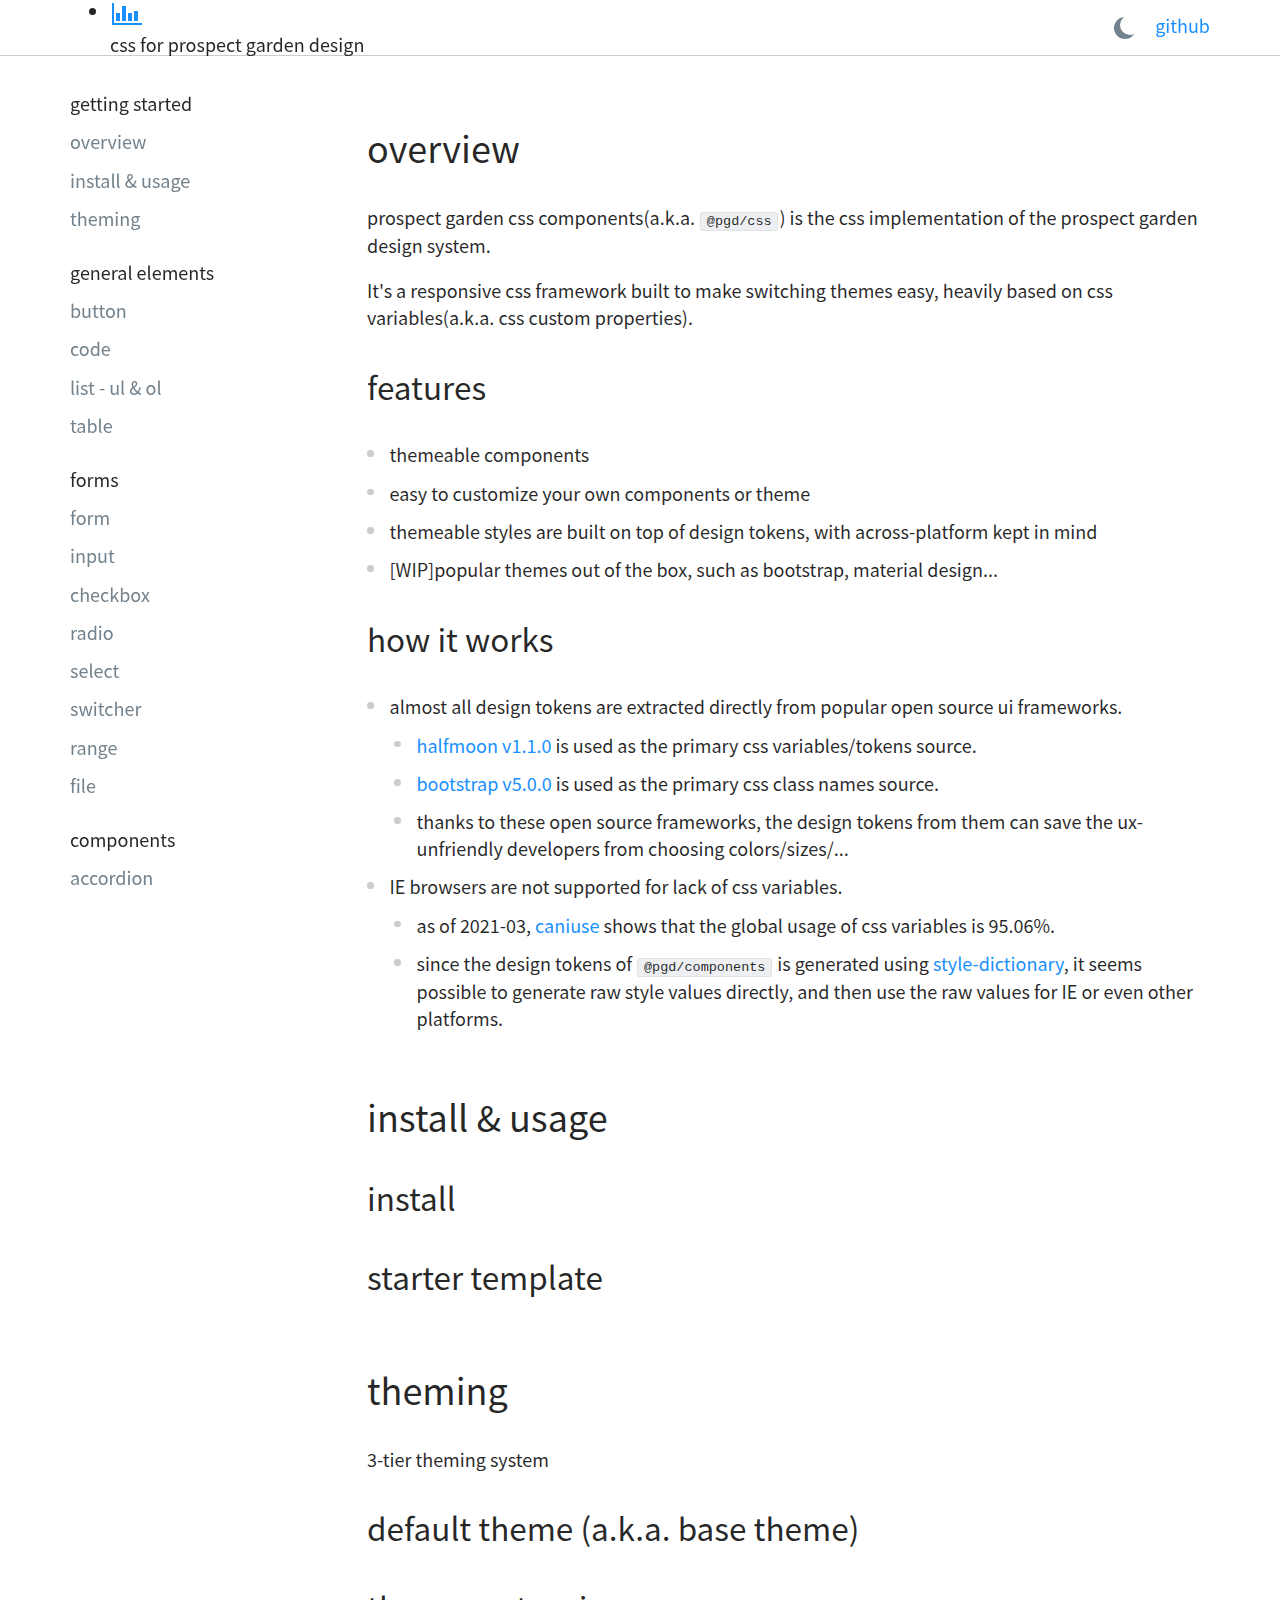
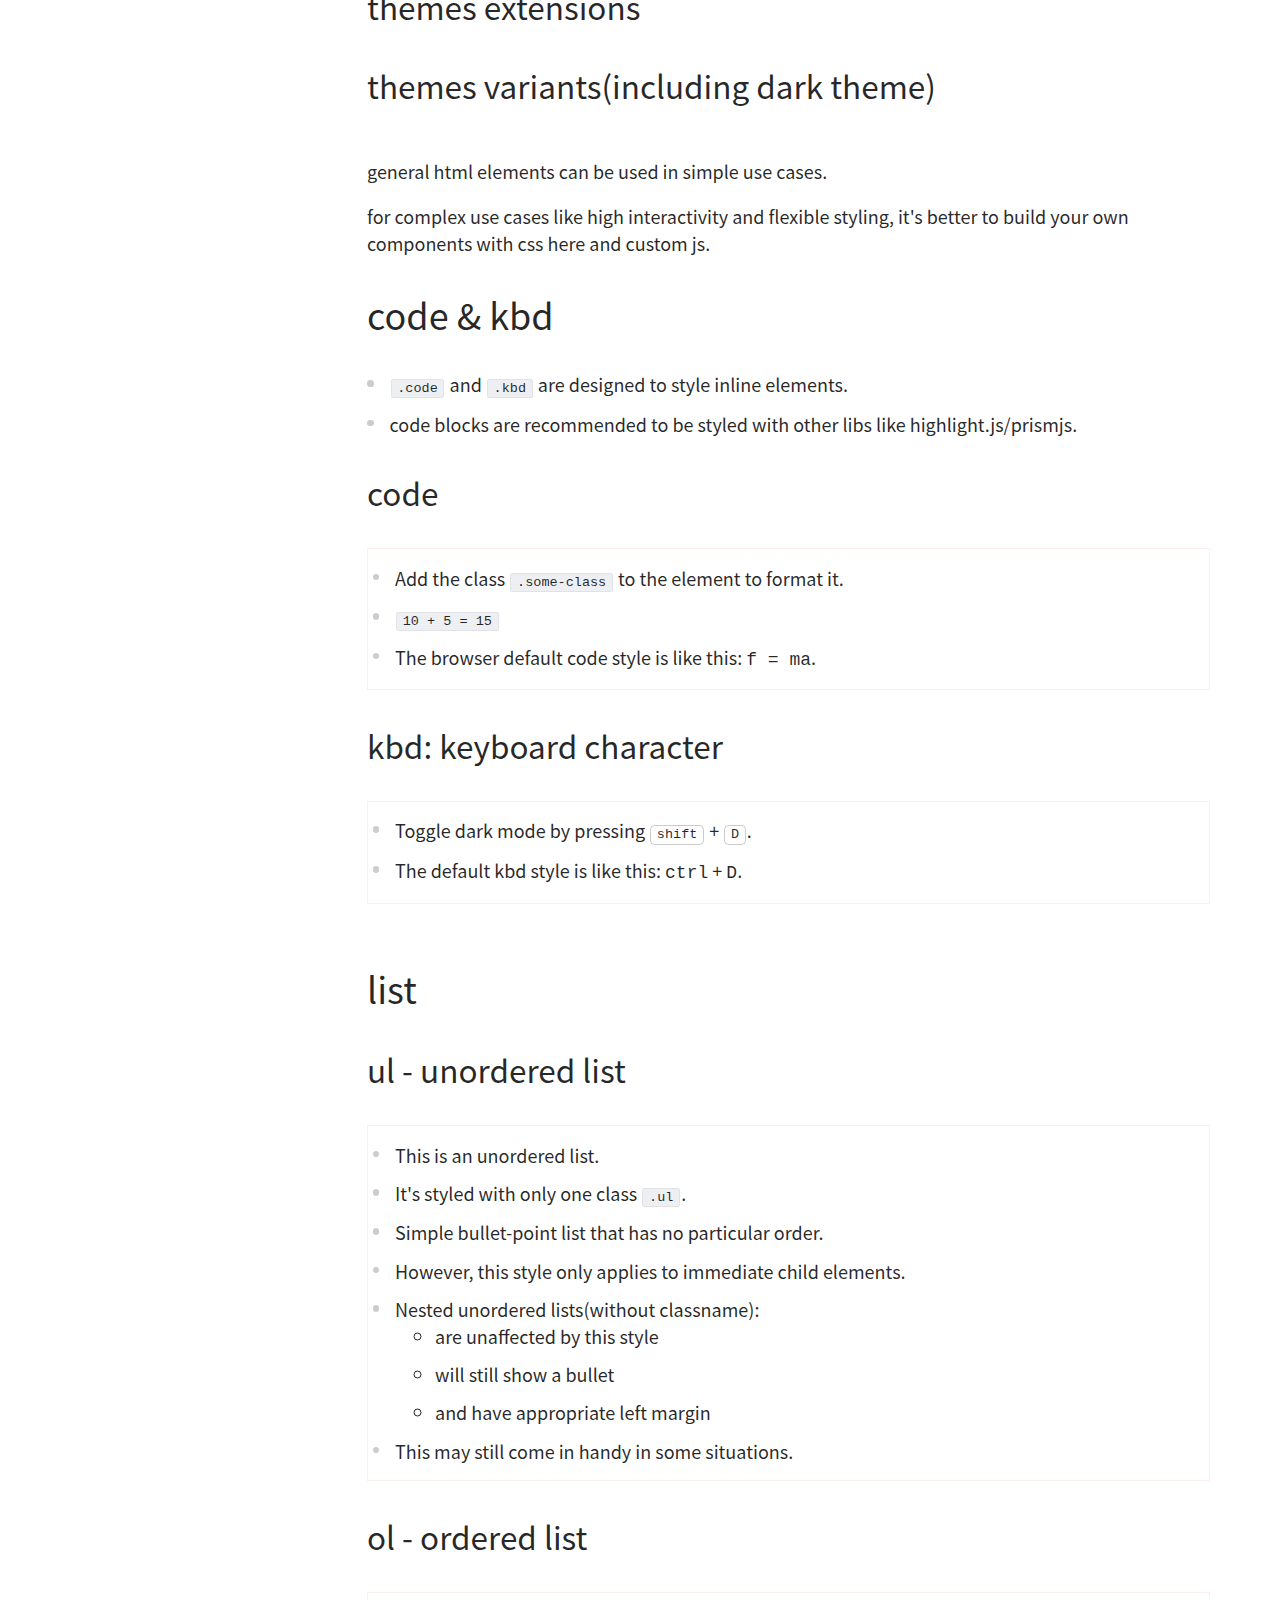
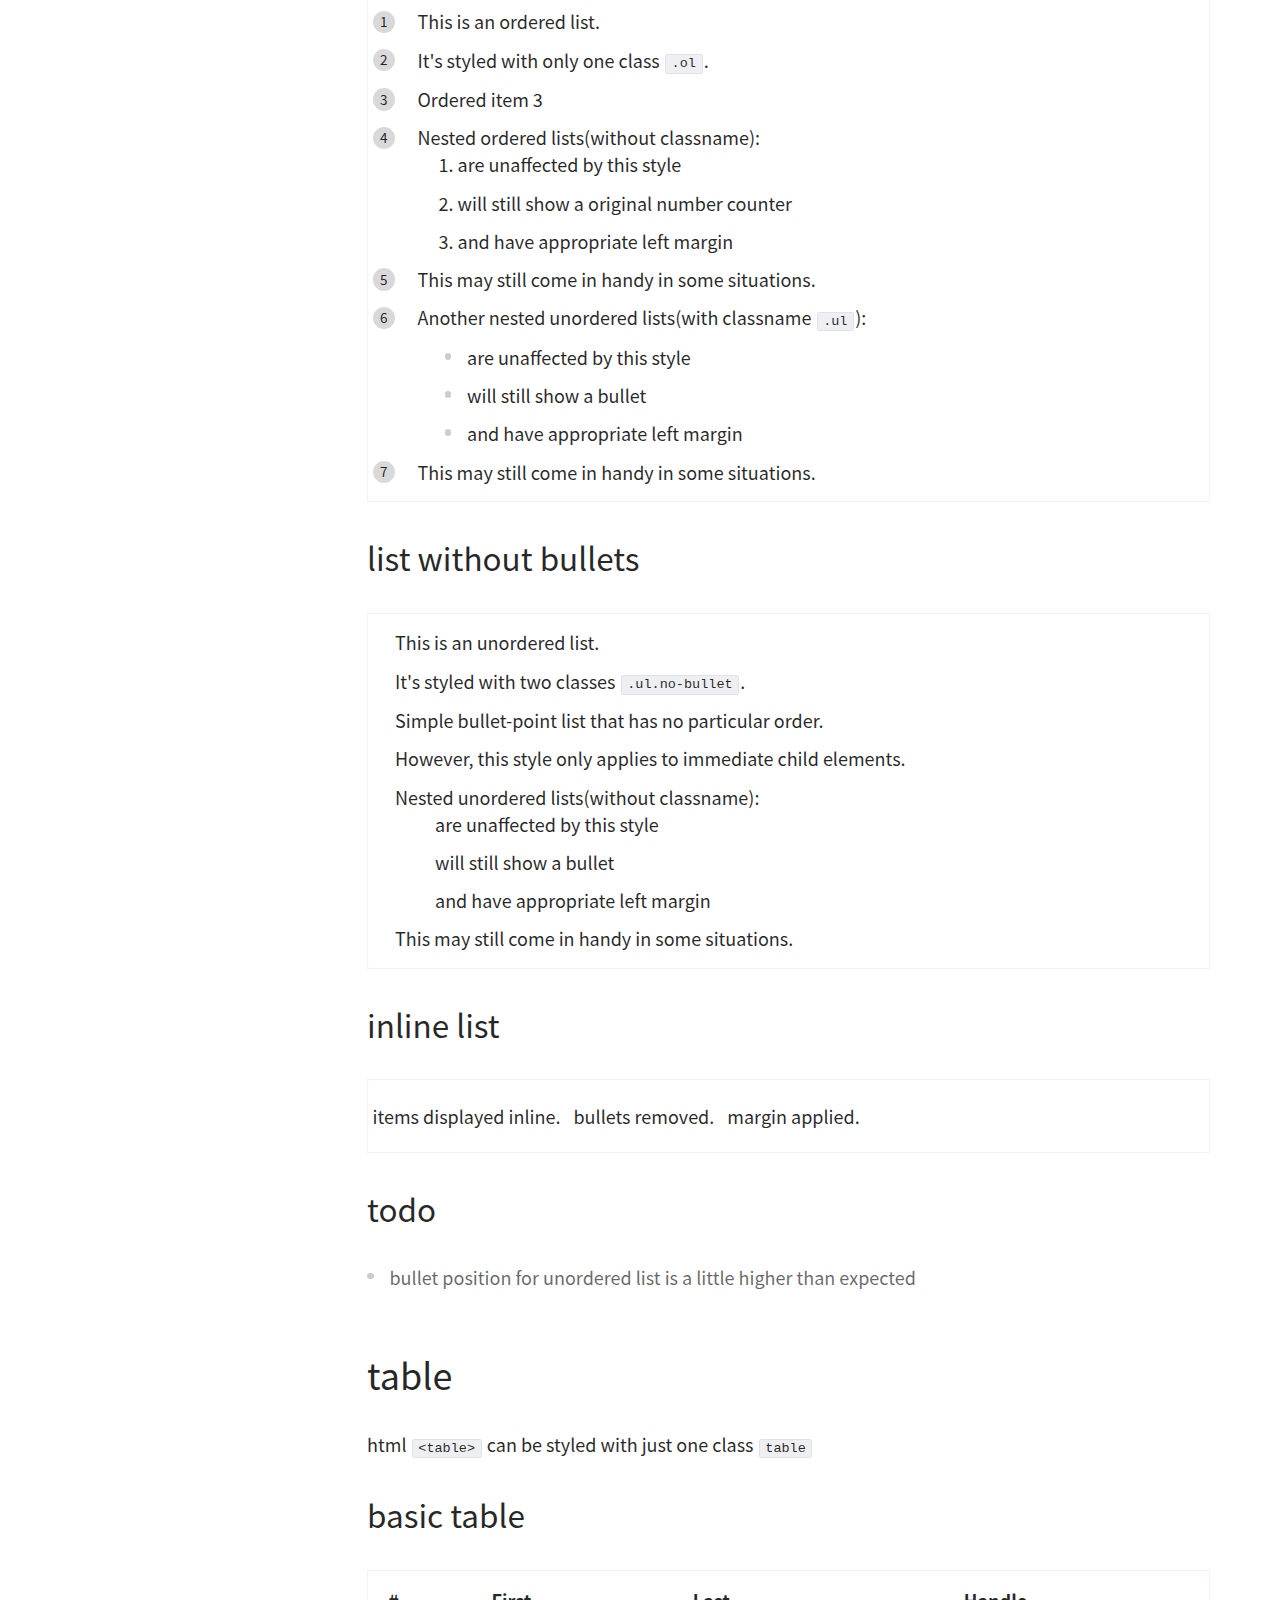
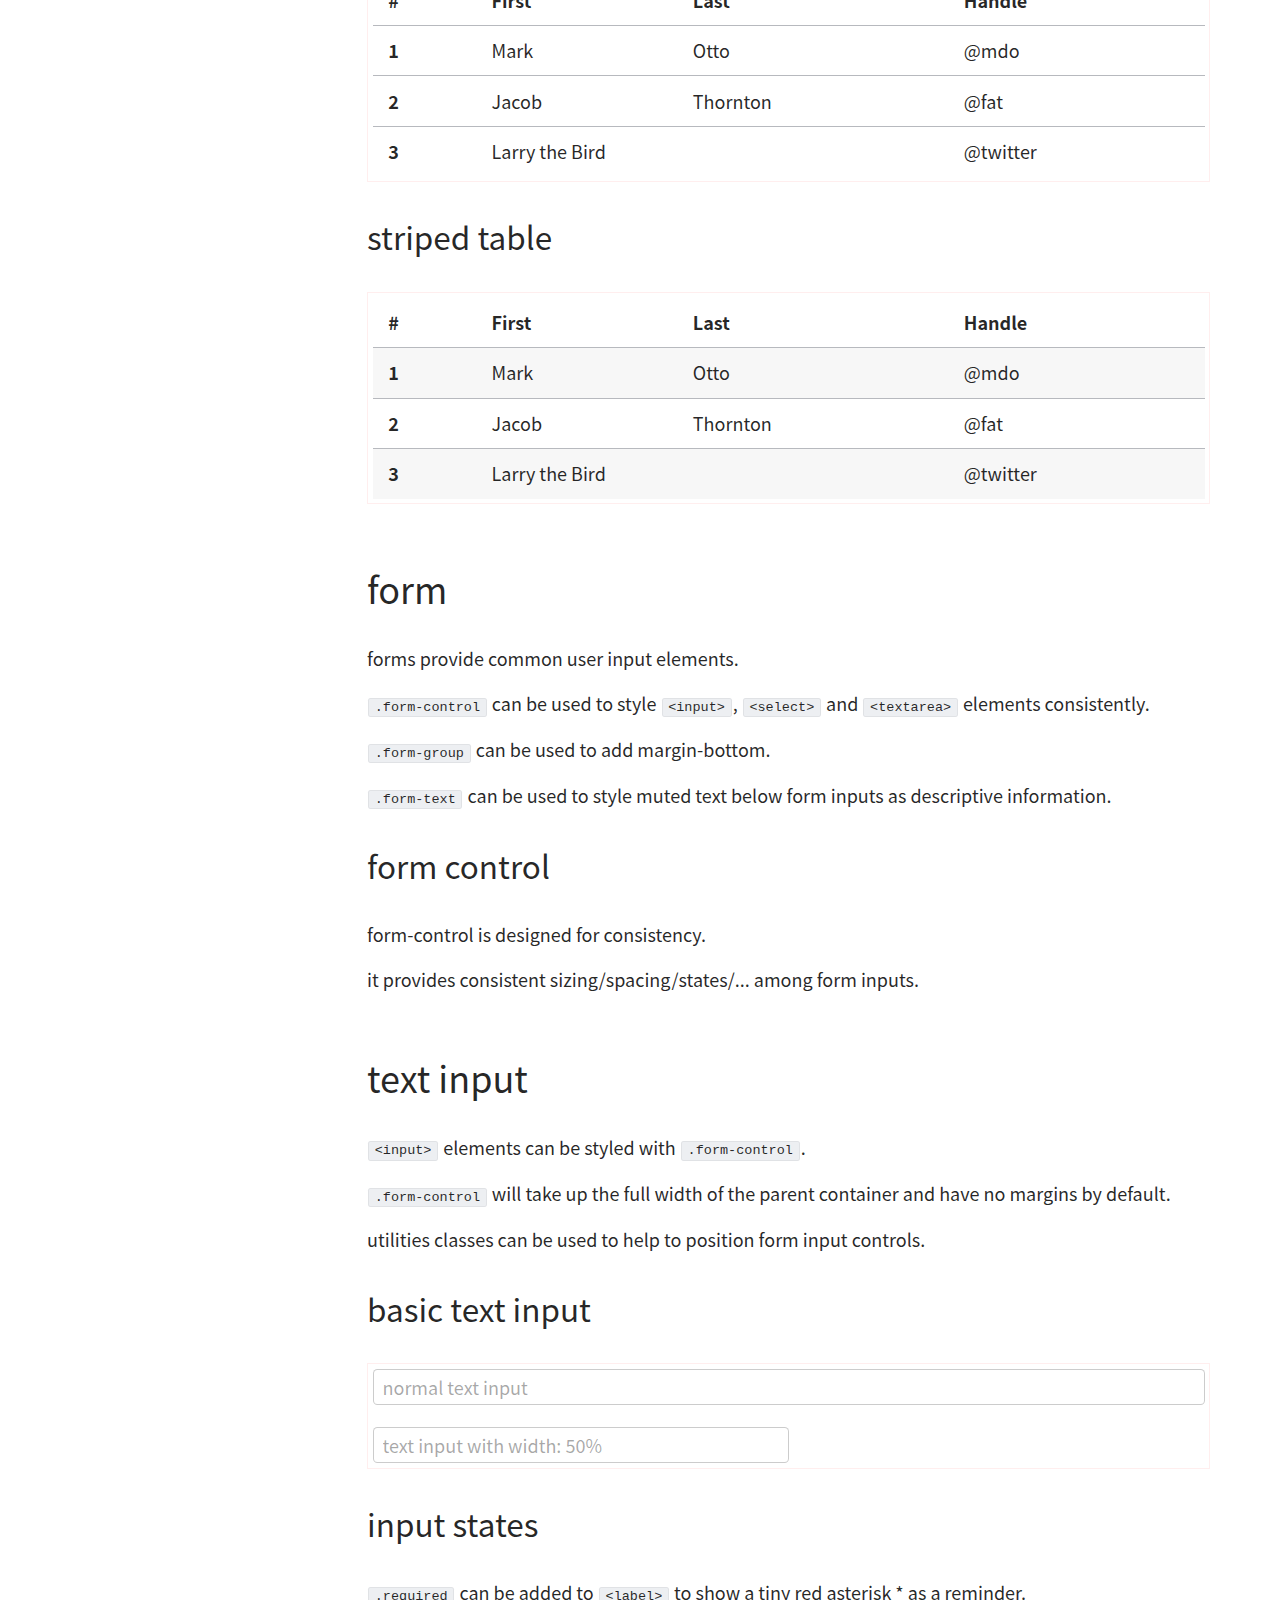
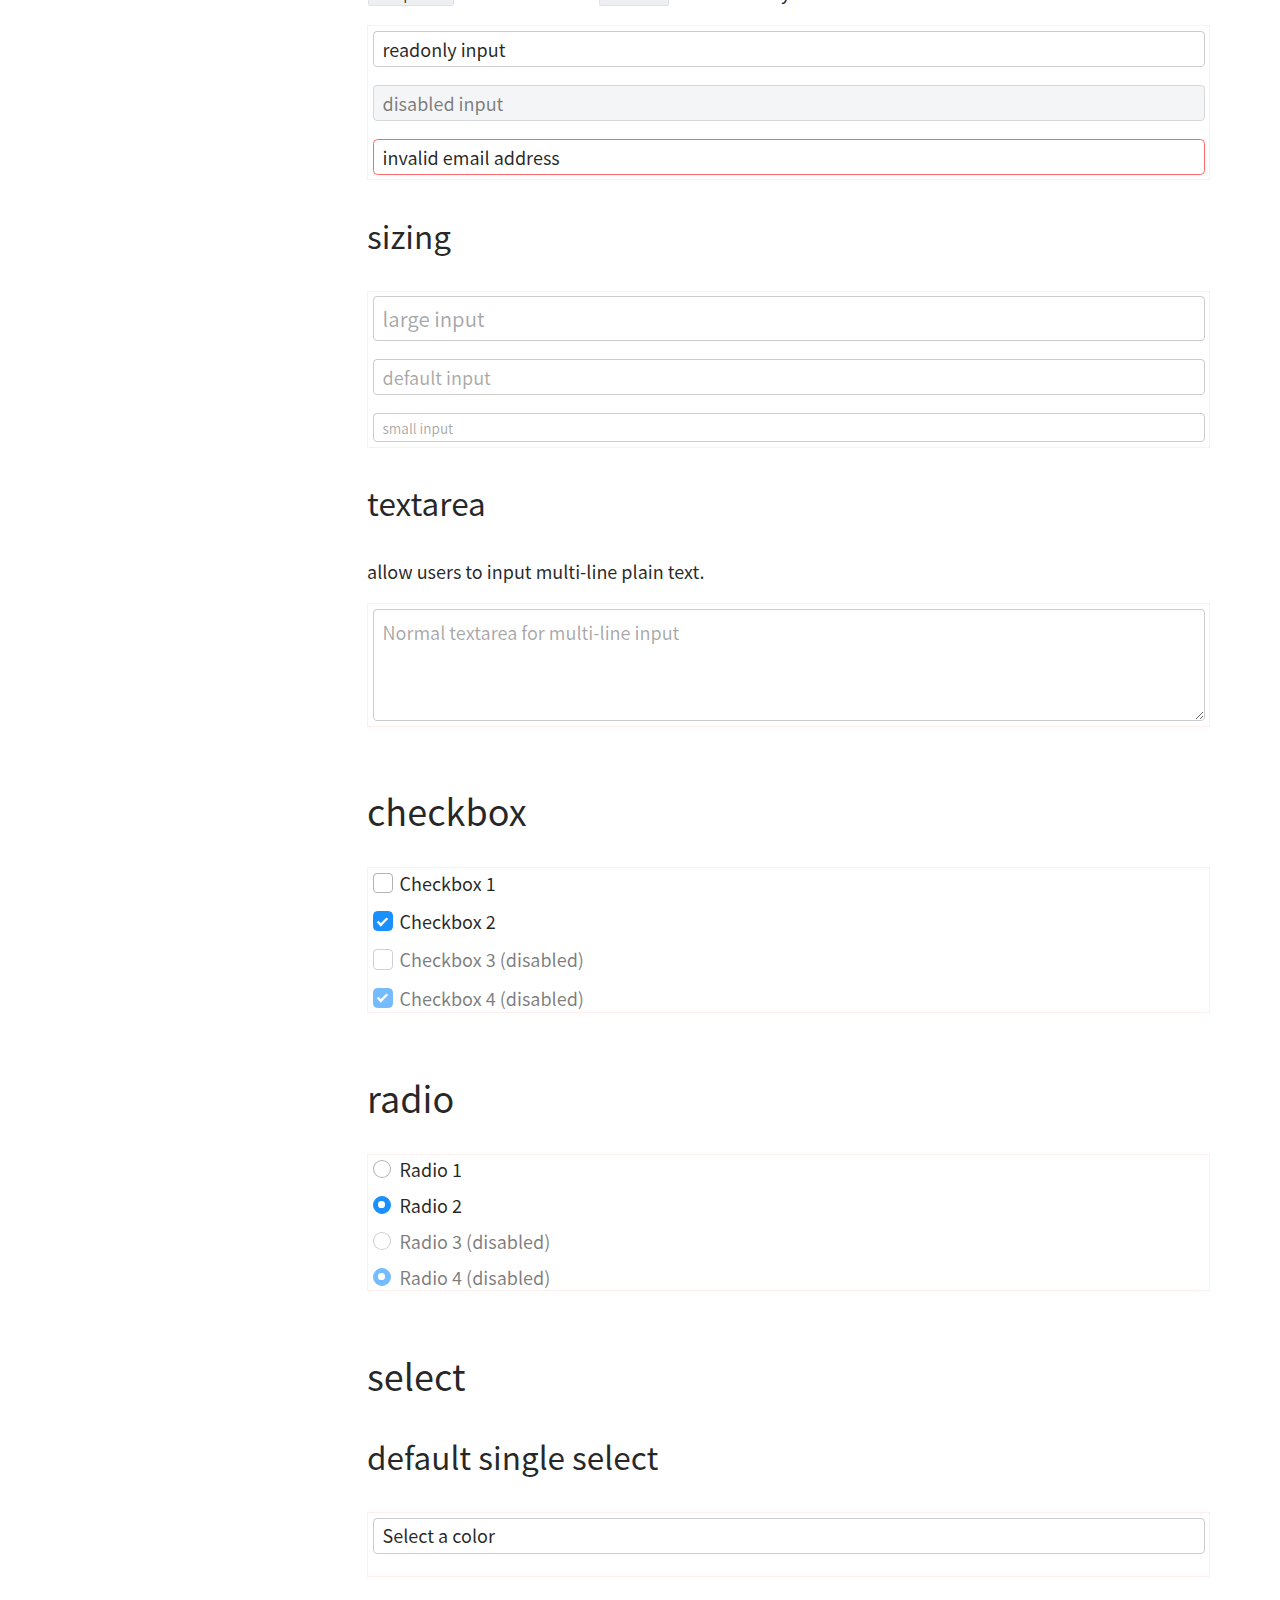
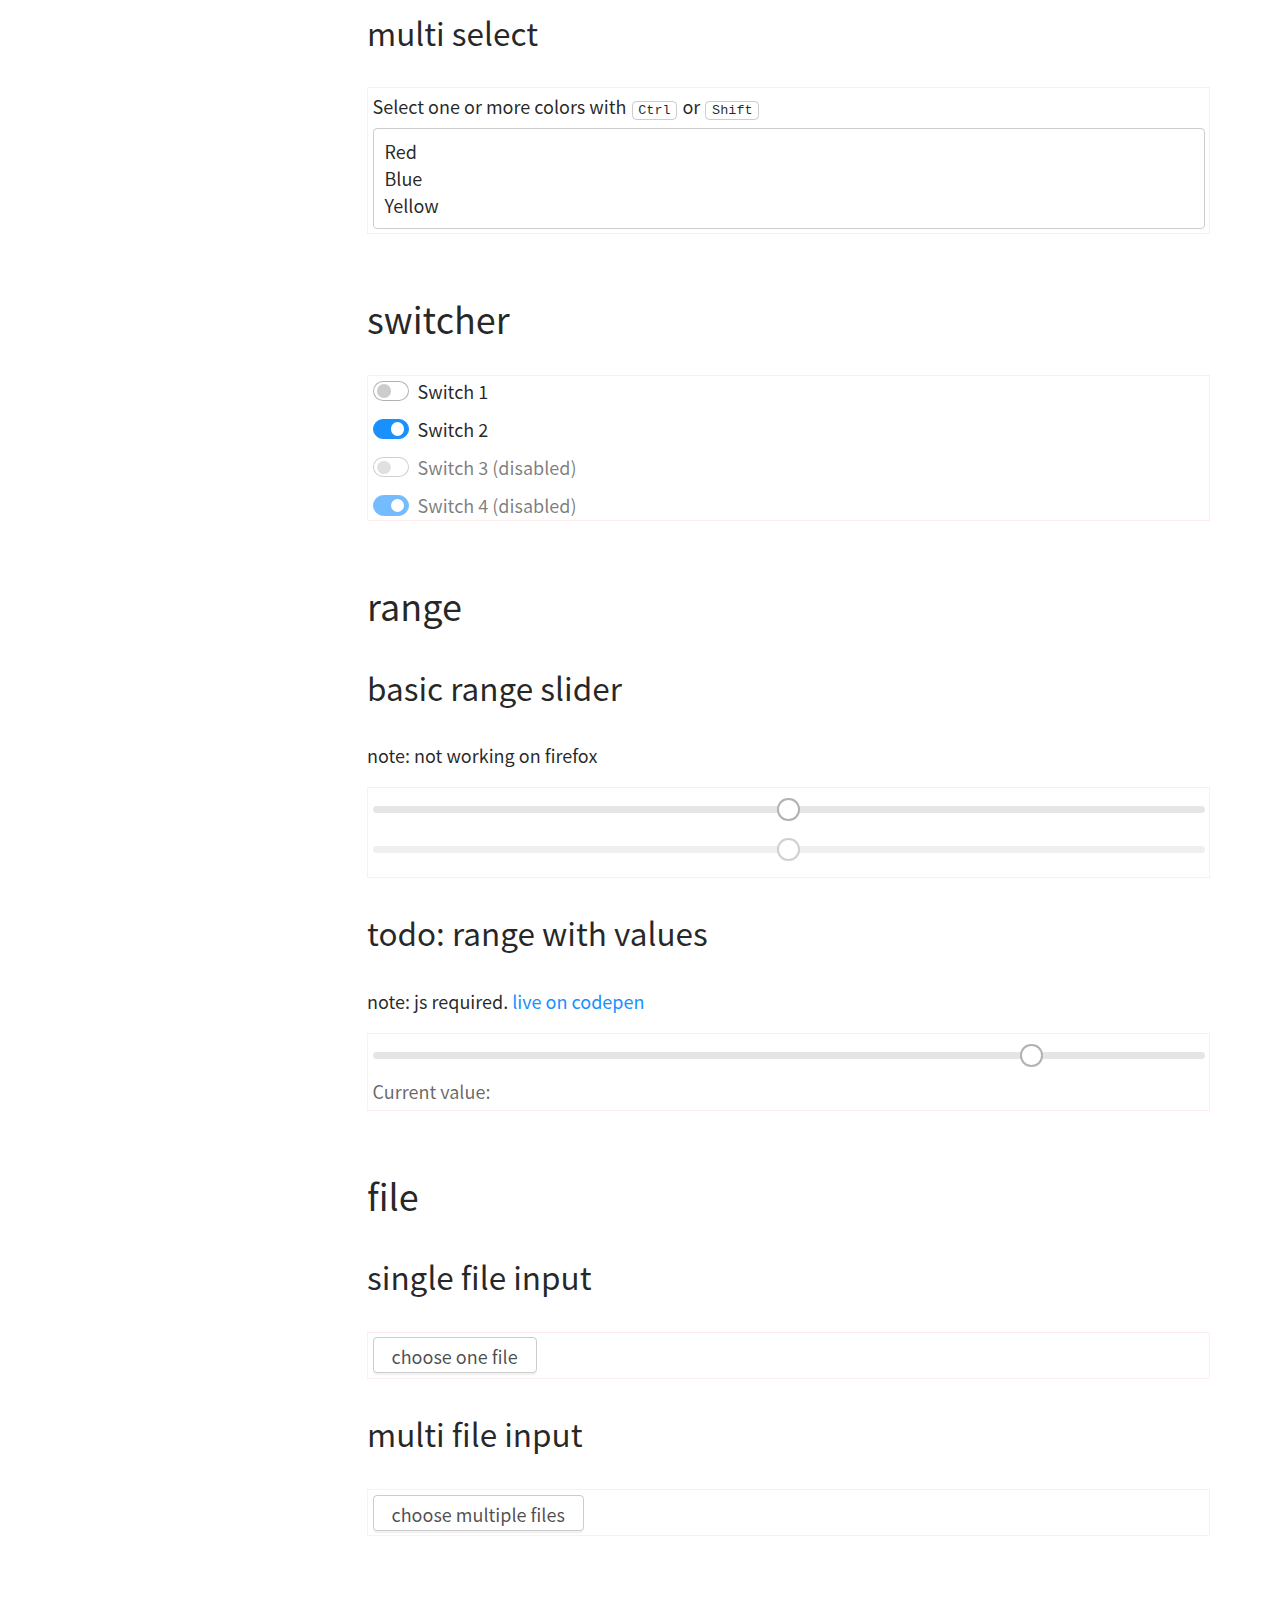
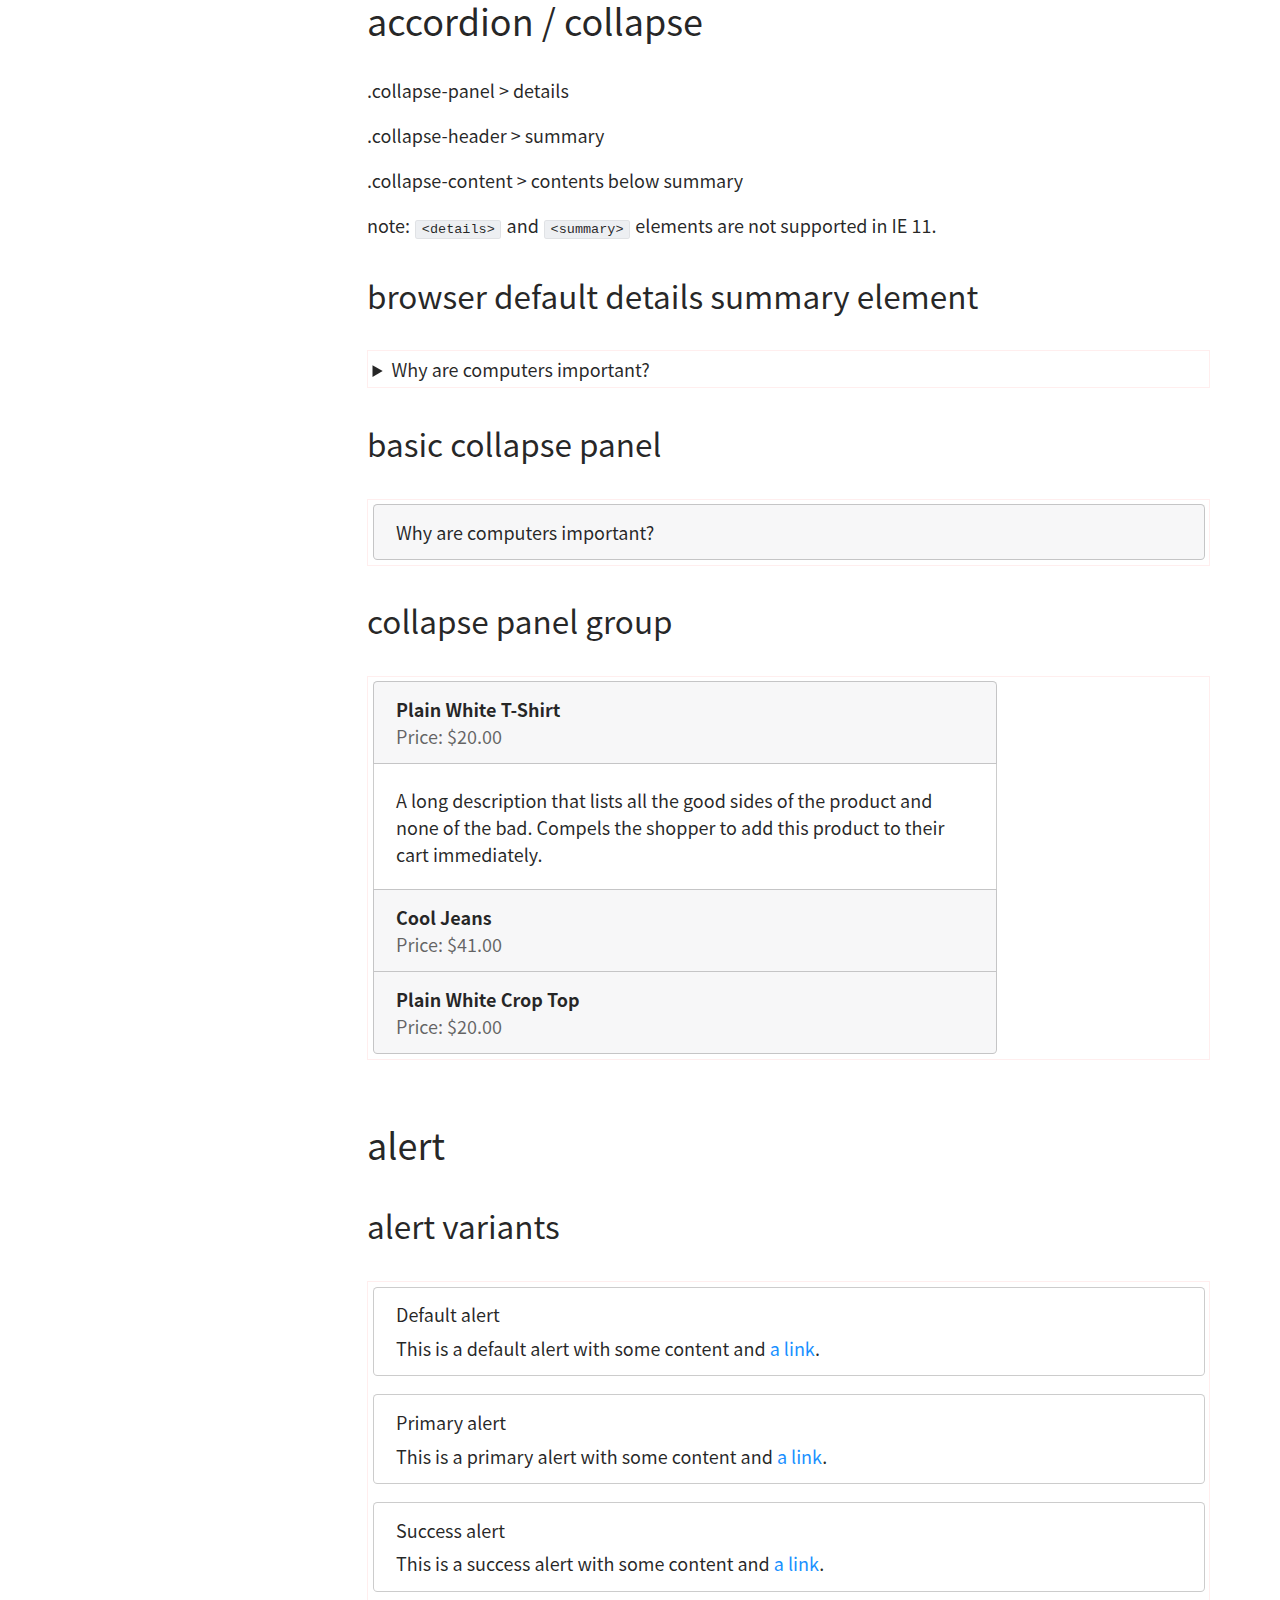
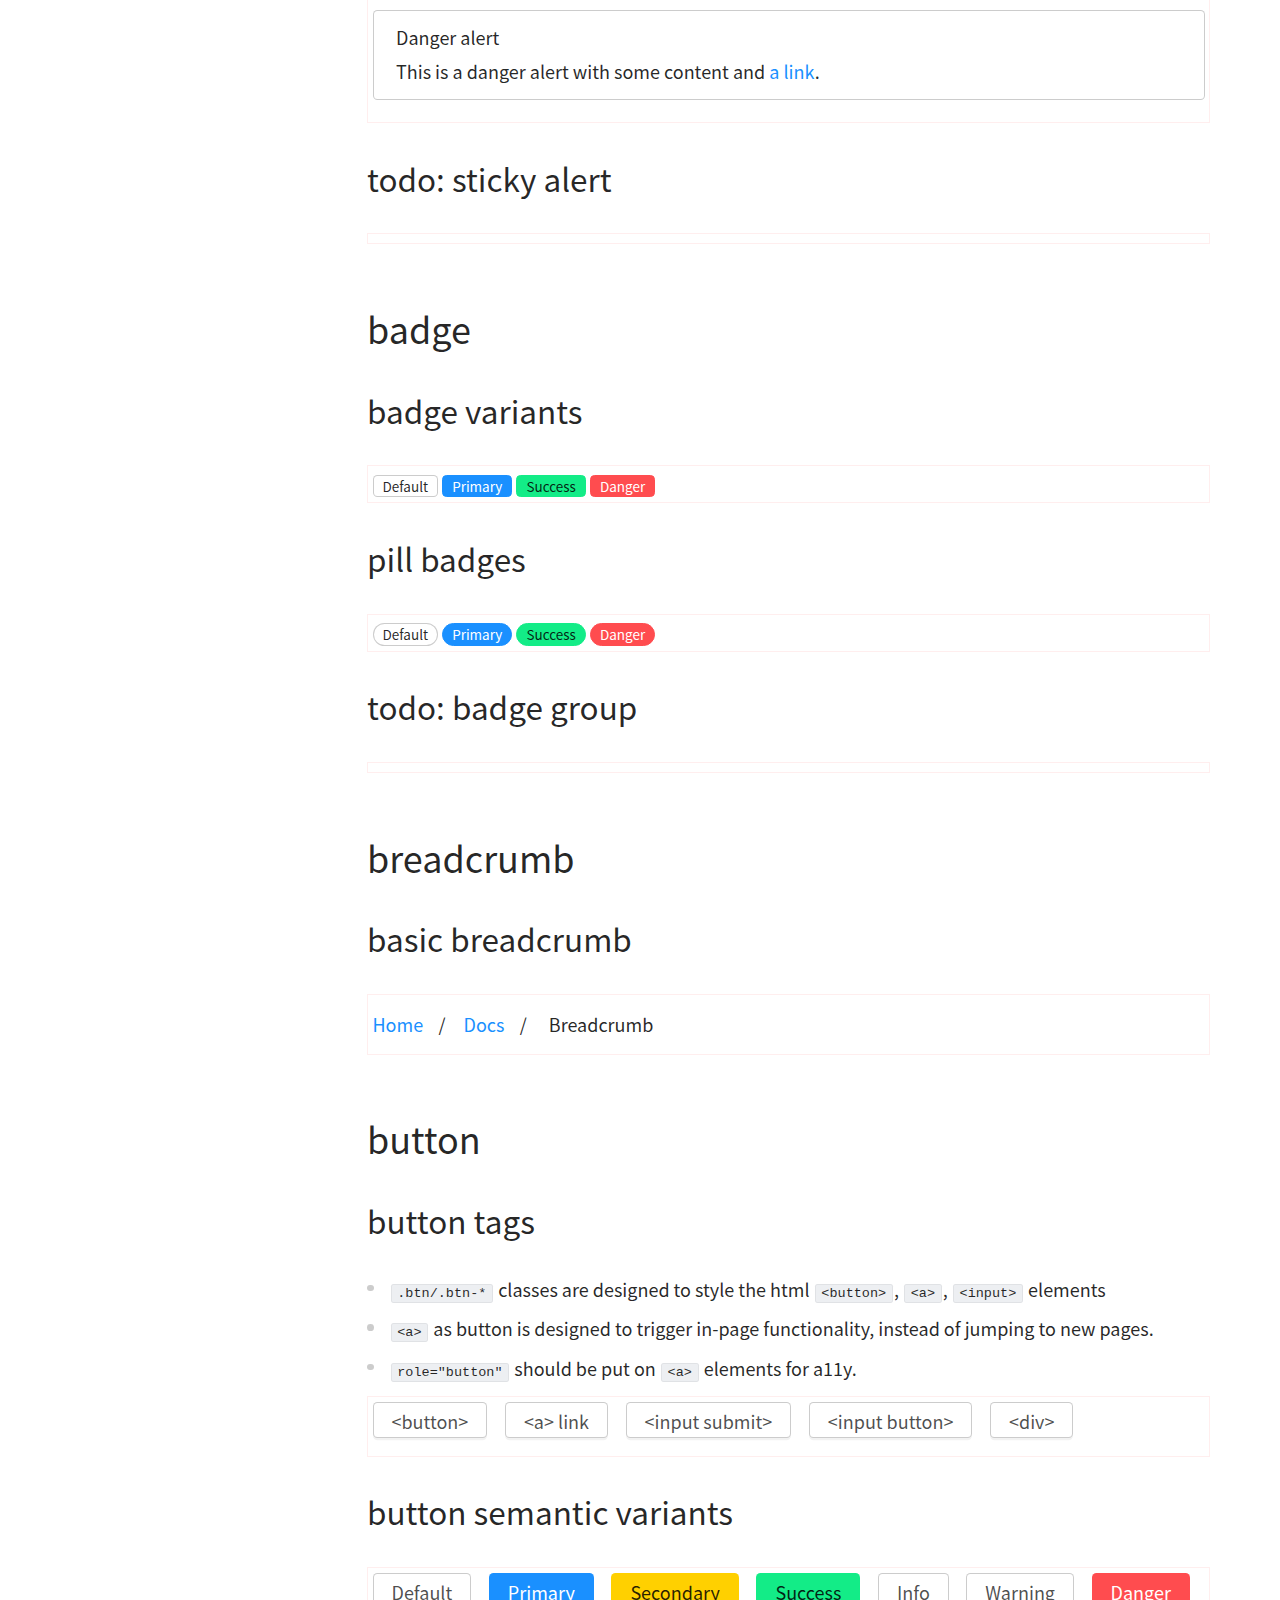
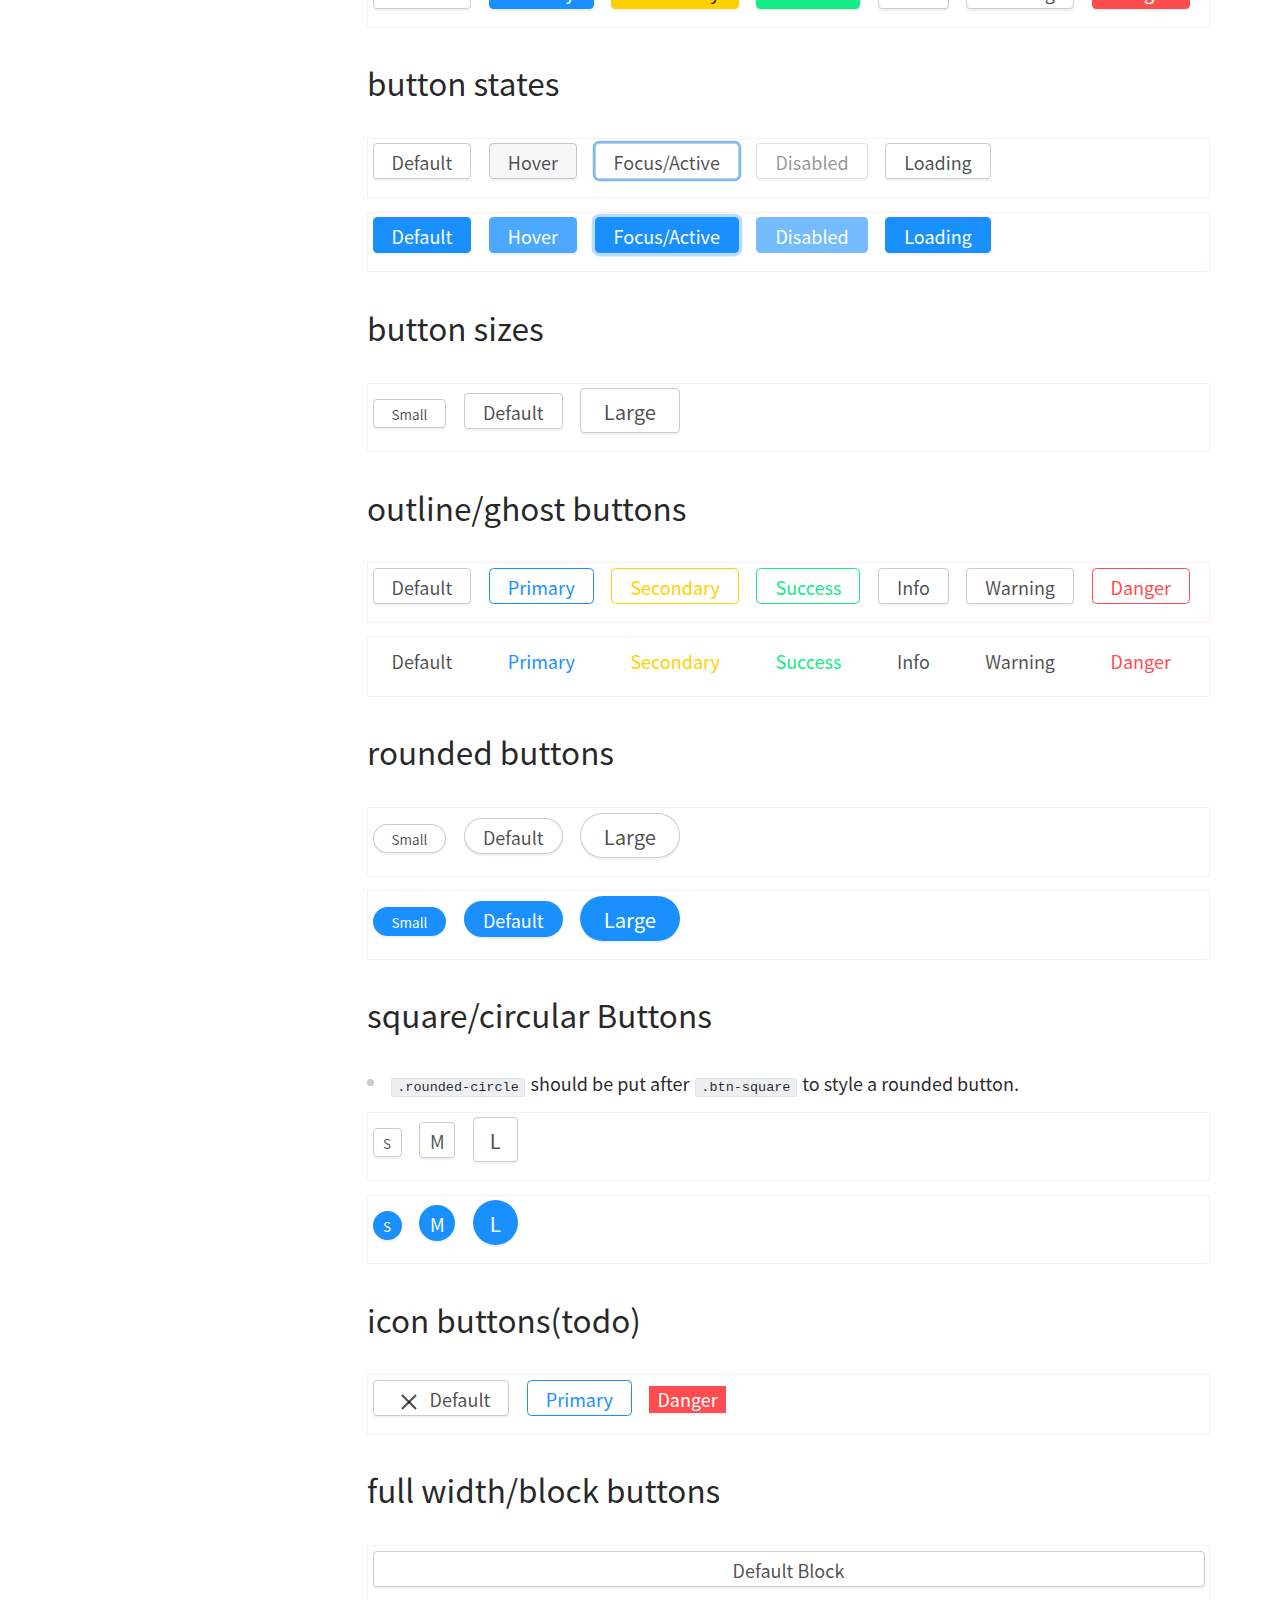
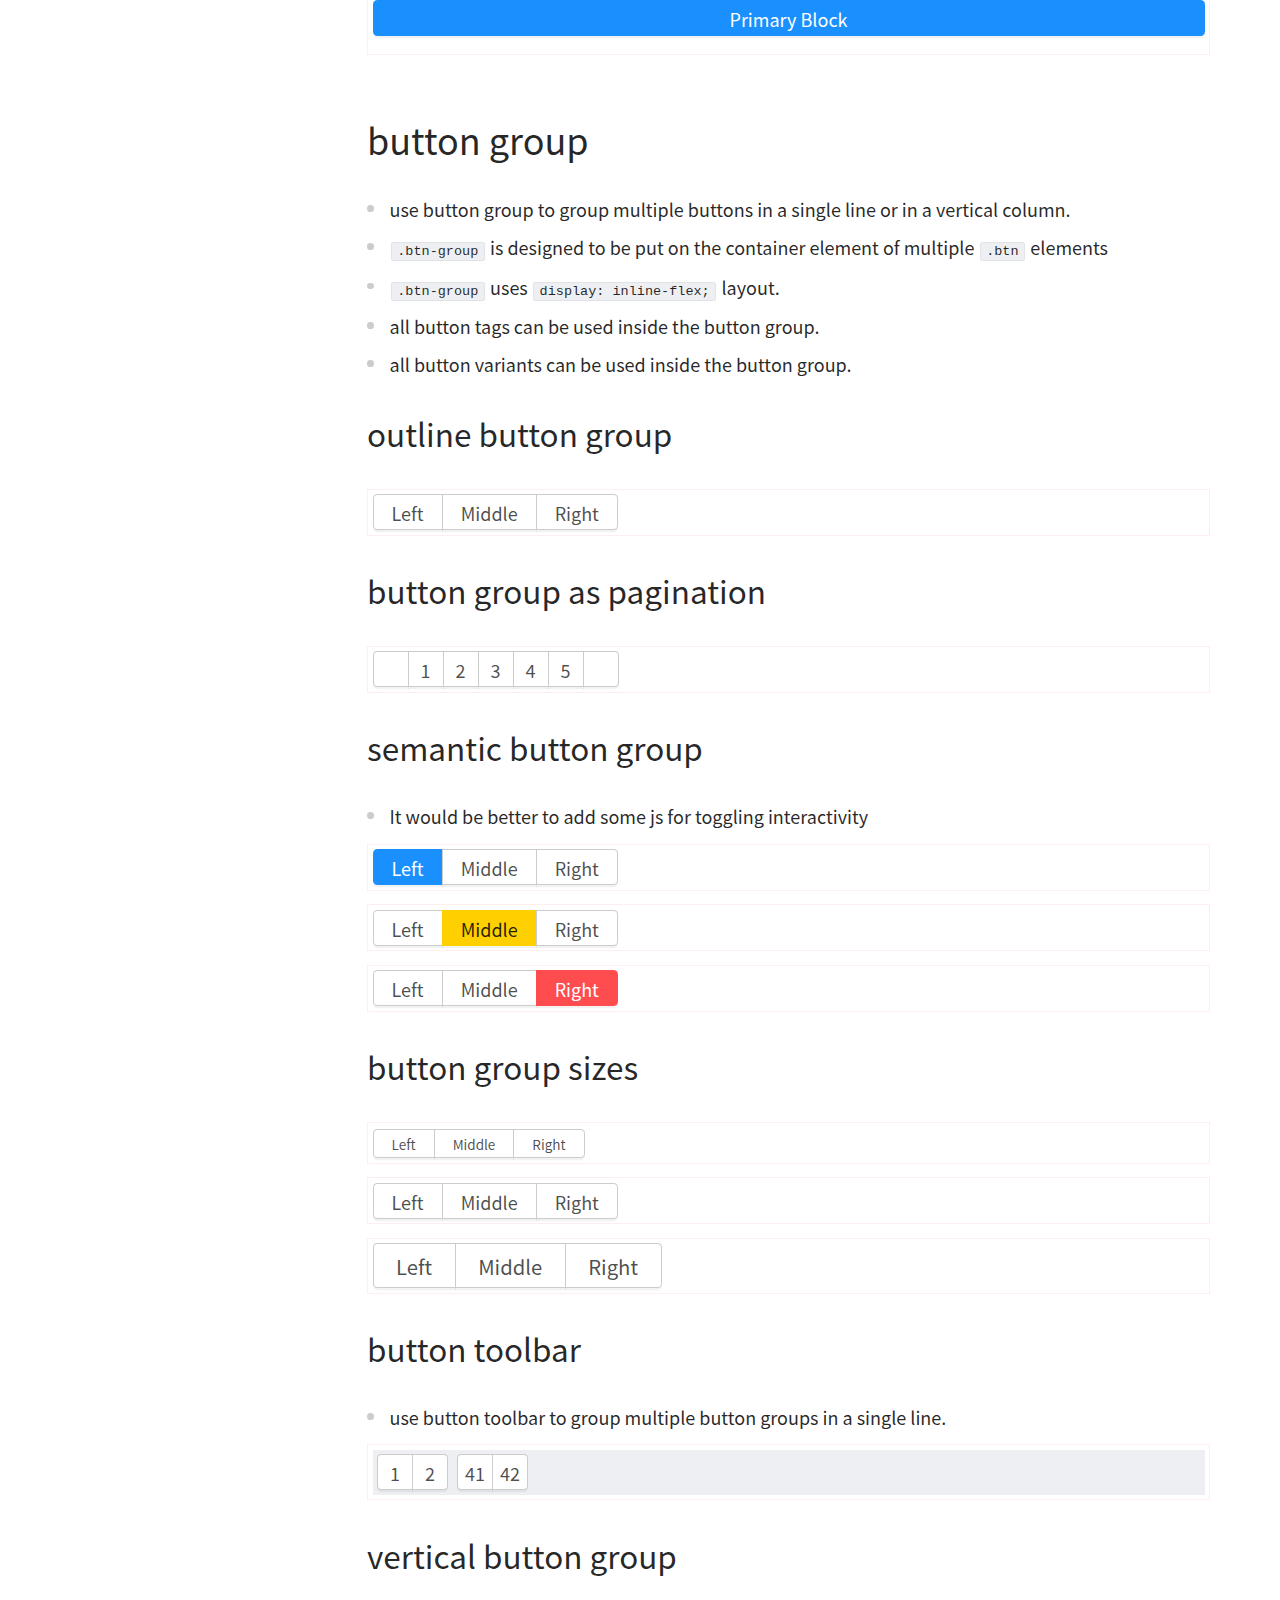
==== index.html @ fe09582f "chore: initial commit for @pgd/css site" ====
<!DOCTYPE html>
<!-- <html class="pg-t-pg pg-t-halfmoon--dark" lang="en"> -->
<html class="pg-t-pg" lang="en">
  <head>
    <meta charset="utf-8" />
    <meta name="viewport" content="width=device-width, initial-scale=1" />
    <!-- <link rel="icon" href="path/to/fav.png" /> -->
    <title>css for prospect garden design</title>

    <link href="css/docs-icons.css" rel="stylesheet" />
    <link href="css/pg.css" rel="stylesheet" />
    <link href="css/halfmoon--dark-vars.css" rel="stylesheet" />

    <!-- #region /folded styles for docsite -->
    <style type="text/css">
      :root {
      }

      a.secondary {
        color: #73828c;
      }

      .nav-header .container {
        padding-left: 0;
        padding-right: 0;
      }

      .nav-header ul:first-of-type li:nth-of-type(2) {
        display: none;
      }

      @media (min-width: 768px) {
        .nav-header ul:first-of-type li:nth-of-type(2) {
          display: inline;
        }
      }

      .docs-outmost-block {
        padding-top: 5rem;
      }

      @media (min-width: 768px) {
        .docs-outmost-block {
          display: grid;
          column-gap: 4rem;
          grid-template-columns: 12.5rem auto;
          padding-top: 5rem;
        }
      }

      @media (min-width: 768px) {
        .docs-toc nav {
          position: fixed;
          width: 12.5rem;
          /* max-height: 100%; 100%会导致最底部的内容无法显示在屏幕上，被挡住了*/
          max-height: calc(100vh - 5.5rem);
          overflow-x: hidden;
          overflow-y: auto;
        }

        .docs-toc nav h1 {
          display: none;
        }
      }

      .docs-toc .collapse-panel {
        margin-bottom: 1.5rem;
      }

      .docs-toc .collapse-panel li {
        padding-left: 0;
      }

      .docs-toc .collapse-content {
        border-width: 0px;
      }

      .docs-content-section {
        margin-bottom: 1.5rem;
      }

      /* when clicking the toc, the section title should be visible，
    使小标题跳到top位置时不会被header挡住 */
      .docs-content-section::before {
        content: '';
        display: block;
        height: 5rem;
        margin-top: -5rem;
      }

      /*------------ pgd docs components styling css ------------*/
      .docs-content-section .eg-preview {
        width: 100%;
        padding: 0.25rem;
        margin-top: 0.75rem;
        margin-bottom: 0.75rem;
        border: 1px solid #fee;
      }

      #button .eg-preview .btn {
        margin-right: 0.75rem;
        margin-bottom: 0.75rem;
      }

      #progress .eg-preview .progress {
        margin-right: 0.75rem;
        margin-bottom: 1.75rem;
      }

      .pg-t-halfmoon--dark .eg-preview {
        border-color: #333;
      }
    </style>
    <!-- #endregion /folded styles for docsite -->
  </head>

  <body>
    <!-- Top Nav -->
    <nav class="nav-header navbar fixed-top">
      <div class="container">
        <ul class="list-inlinse">
          <li>
            <a href="/" aria-label="Back home">
              <span class=""><i class="icono-barChart"></i></span>
            </a>
          </li>
          <li>css for prospect garden design</li>
          <!-- <li><a href="#docsTOC" class="secondary">components</a></li> -->
        </ul>
        <ul class="list-inline ml-auto">
          <li>
            <a href="#!" class="secondary">
              <span class="" id="darkToggler"><i class="icono-moon"></i></span
            ></a>
          </li>
          <!-- <li><a href="#!" class="secondary">themes</a></li> -->
          <!-- <li><a href="#!" class="secondary">i18n</a></li> -->
          <li>
            <a
              target="_blank"
              href="https://github.com/prospect-garden-design/prospect-garden-design/tree/main/packages/css"
              class=""
              aria-label="prospect garden design css gitHub repository"
              >github
            </a>
          </li>
        </ul>
      </div>
    </nav>

    <main class="container docs-outmost-block">
      <!-- Aside -->
      <aside class="docs-toc" id="docsTOC">
        <nav>
          <h1>documentation</h1>
          <details class="collapse-panel no-arrow" open>
            <summary class="">getting started</summary>
            <ul class="ul no-bullet">
              <li><a href="#overview" class="secondary">overview</a></li>
              <li><a href="#install" class="secondary">install & usage</a></li>
              <li><a href="#theming" class="secondary">theming</a></li>
            </ul>
          </details>
          <!-- <details class="collapse-panel no-arrow" open>
            <summary>design tokens</summary>
            <ul class="ul no-bullet">
              <li>
                <a href="#tokensConventions" class="secondary"
                  >design tokens conventions</a
                >
              </li>
              <li><a href="#color" class="secondary">color palette</a></li>
              <li><a href="#typography" class="secondary">typography</a></li>
              <li><a href="#spacing" class="secondary">spacing</a></li>
            </ul>
          </details> -->
          <details class="collapse-panel no-arrow" open>
            <summary>general elements</summary>
            <ul class="ul no-bullet">
              <li><a href="#button" class="secondary">button</a></li>
              <li><a href="#code" class="secondary">code</a></li>
              <li><a href="#list" class="secondary">list - ul & ol</a></li>
              <li><a href="#table" class="secondary">table</a></li>
              <!-- <li><a href="#details" class="secondary">details collapse</a></li> -->
            </ul>
          </details>
          <details class="collapse-panel no-arrow" open>
            <summary>forms</summary>
            <ul class="ul no-bullet">
              <li><a href="#form" class="secondary">form</a></li>
              <li><a href="#input" class="secondary">input</a></li>
              <li><a href="#checkbox" class="secondary">checkbox</a></li>
              <li><a href="#radio" class="secondary">radio</a></li>
              <li><a href="#select" class="secondary">select</a></li>
              <li><a href="#switcher" class="secondary">switcher</a></li>
              <li><a href="#range" class="secondary">range</a></li>
              <li><a href="#file" class="secondary">file</a></li>
            </ul>
          </details>
          <details class="collapse-panel no-arrow" open>
            <summary id="components">components</summary>
            <ul class="ul no-bullet">
              <li><a href="#accordion" class="secondary">accordion</a></li>
              <li><a href="#alert" class="secondary">alert</a></li>
              <li><a href="#badge" class="secondary">badge</a></li>
              <li><a href="#breadcrumb" class="secondary">breadcrumb</a></li>
              <li>
                <a href="#button-group" class="secondary">button-group</a>
              </li>
              <li><a href="#callout" class="secondary">callout sidenote</a></li>
              <li><a href="#card" class="secondary">card</a></li>
              <li><a href="#dropdown" class="secondary">dropdown</a></li>
              <li><a href="#modal" class="secondary">modal</a></li>
              <li><a href="#pagination" class="secondary">pagination</a></li>
              <li><a href="#progress" class="secondary">progress</a></li>
              <li><a href="#tooltip" class="secondary">tooltip</a></li>
            </ul>
          </details>
          <details class="collapse-panel no-arrow" open>
            <summary>layout & navigation</summary>
            <ul class="ul no-bullet">
              <li><a href="#container" class="secondary">container</a></li>
              <li><a href="#grid" class="secondary">grid</a></li>
              <li><a href="#navbar" class="secondary">navbar</a></li>
              <li><a href="#sidebar" class="secondary">sidebar</a></li>
            </ul>
          </details>
          <details class="collapse-panel no-arrow" open>
            <summary>utilities</summary>
            <ul class="ul no-bullet">
              <li><a href="#utext" class="secondary">text</a></li>
              <li><a href="#ucolor" class="secondary">color</a></li>
              <li><a href="#uspacing" class="secondary">spacing</a></li>
              <li><a href="#usizing" class="secondary">sizing</a></li>
              <li><a href="#uposition" class="secondary">position</a></li>
            </ul>
          </details>
          <details class="collapse-panel no-arrow" open>
            <summary>tools & resources</summary>
            <ul class="ul no-bullet">
              <li><a href="#changelog" class="secondary">changelog</a></li>
              <li>
                <a href="#codebase" class="secondary">codebase overview</a>
              </li>
              <li><a href="#references" class="secondary">references</a></li>
            </ul>
          </details>
        </nav>
      </aside>

      <div class="docs-content" role="document">
        <!-- <section id="icomp" class="docs-content-section">
          <h2></h2>
          <h3></h3>
          <div class="eg-preview"></div>
        </section> -->

        <!-- #region /folded getting started -->
        <section id="overview" class="docs-content-section">
          <h2 class="">overview</h2>
          <p>
            prospect garden css components(a.k.a.
            <code class="code">@pgd/css</code>) is the css implementation of the
            prospect garden design system.
          </p>
          <p>
            It's a responsive css framework built to make switching themes easy,
            heavily based on css variables(a.k.a. css custom properties).
          </p>
          <h3 class="h3">features</h3>
          <ul class="ul">
            <li>themeable components</li>
            <li>easy to customize your own components or theme</li>
            <li>
              themeable styles are built on top of design tokens, with
              across-platform kept in mind
            </li>
            <li>
              [WIP]popular themes out of the box, such as bootstrap, material
              design...
            </li>
          </ul>
          <h3>how it works</h3>
          <ul class="ul">
            <li>
              almost all design tokens are extracted directly from popular open
              source ui frameworks.
            </li>
            <ul class="ul">
              <li>
                <a
                  target="_blank"
                  href="https://www.gethalfmoon.com/docs/introduction/"
                  >halfmoon v1.1.0</a
                >
                is used as the primary css variables/tokens source.
              </li>
              <li>
                <a
                  target="_blank"
                  href="https://getbootstrap.com/docs/5.0/getting-started/introduction/"
                  >bootstrap v5.0.0</a
                >
                is used as the primary css class names source.
              </li>
              <li>
                thanks to these open source frameworks, the design tokens from
                them can save the ux-unfriendly developers from choosing
                colors/sizes/...
              </li>
            </ul>
            <li>IE browsers are not supported for lack of css variables.</li>
            <ul class="ul">
              <li>
                as of 2021-03,
                <a target="_blank" href="https://caniuse.com/css-variables"
                  >caniuse</a
                >
                shows that the global usage of css variables is 95.06%.
              </li>
              <li>
                since the design tokens of
                <code class="code">@pgd/components</code> is generated using
                <a
                  target="_blank"
                  href="https://amzn.github.io/style-dictionary/#/"
                  >style-dictionary</a
                >, it seems possible to generate raw style values directly, and
                then use the raw values for IE or even other platforms.
              </li>
            </ul>
          </ul>
        </section>
        <section id="install" class="docs-content-section">
          <h2 class="h2">install & usage</h2>
          <h3>install</h3>
          <h3>starter template</h3>
          <p></p>
        </section>
        <section id="theming" class="docs-content-section">
          <h2>theming</h2>
          <p>3-tier theming system</p>
          <h3>default theme (a.k.a. base theme)</h3>
          <h3>themes extensions</h3>
          <h3>themes variants(including dark theme)</h3>
        </section>
        <!-- #endregion getting started -->

        <!-- #region design tokens  -->
        <!-- <section id="tokensConventions" class="docs-content-section">
          <h2>design tokens conventions</h2>
          <p>3-tier design tokens</p>
          <h3>global constant tokens</h3>
          <h3>global semantic tokens</h3>
          <h3>component specific tokens</h3>
        </section> -->
        <!-- <section id="color" class="docs-content-section">
            <h2>color palette</h2>
          </section>
          <section id="typography" class="docs-content-section">
            <h2>typography</h2>
          </section>
          <section id="spacing" class="docs-content-section">
            <h2>spacing</h2>
          </section> -->
        <!-- #endregion design tokens  -->

        <!-- #region general html elements -->
        <section id="code" class="docs-content-section">
          <p>general html elements can be used in simple use cases.</p>
          <p>
            for complex use cases like high interactivity and flexible styling,
            it's better to build your own components with css here and custom
            js.
          </p>
          <h2>code & kbd</h2>
          <ul class="ul">
            <li>
              <code class="code">.code</code> and
              <code class="code">.kbd</code> are designed to style inline
              elements.
            </li>
            <li>
              code blocks are recommended to be styled with other libs like
              highlight.js/prismjs.
            </li>
          </ul>
          <h3>code</h3>
          <div class="eg-preview">
            <ul class="ul">
              <li>
                Add the class <code class="code">.some-class</code> to the
                element to format it.
              </li>
              <li><code class="code">10 + 5 = 15</code></li>
              <li>
                The browser default code style is like this:
                <code class="">f = ma</code>.
              </li>
            </ul>
          </div>

          <h3>kbd: keyboard character</h3>
          <div class="eg-preview">
            <ul class="ul">
              <li>
                Toggle dark mode by pressing <kbd class="kbd">shift</kbd> +
                <kbd class="kbd">D</kbd>.
              </li>
              <li>
                The default kbd style is like this: <kbd>ctrl</kbd> +
                <kbd>D</kbd>.
              </li>
            </ul>
          </div>
        </section>

        <section id="list" class="docs-content-section">
          <h2>list</h2>
          <h3>ul - unordered list</h3>
          <div class="eg-preview">
            <ul class="ul">
              <li>This is an unordered list.</li>
              <li>
                It's styled with only one class <code class="code">.ul</code>.
              </li>
              <li>Simple bullet-point list that has no particular order.</li>
              <li>
                However, this style only applies to immediate child elements.
              </li>
              <li>
                Nested unordered lists(without classname):
                <ul class="">
                  <li>are unaffected by this style</li>
                  <li>will still show a bullet</li>
                  <li>and have appropriate left margin</li>
                </ul>
              </li>
              <li>This may still come in handy in some situations.</li>
            </ul>
          </div>

          <h3>ol - ordered list</h3>
          <div class="eg-preview">
            <ol class="ol">
              <li>This is an ordered list.</li>
              <li>
                It's styled with only one class <code class="code">.ol</code>.
              </li>
              <li>Ordered item 3</li>
              <li>
                Nested ordered lists(without classname):
                <ol>
                  <li>are unaffected by this style</li>
                  <li>will still show a original number counter</li>
                  <li>and have appropriate left margin</li>
                </ol>
              </li>
              <li>This may still come in handy in some situations.</li>
              <li>
                Another nested unordered lists(with classname
                <code class="code">.ul</code>):
                <ul class="ul">
                  <li>are unaffected by this style</li>
                  <li>will still show a bullet</li>
                  <li>and have appropriate left margin</li>
                </ul>
              </li>
              <li>This may still come in handy in some situations.</li>
            </ol>
          </div>

          <h3>list without bullets</h3>
          <div class="eg-preview">
            <ul class="ul no-bullet">
              <li>This is an unordered list.</li>
              <li>
                It's styled with two classes
                <code class="code">.ul.no-bullet</code>.
              </li>
              <li>Simple bullet-point list that has no particular order.</li>
              <li>
                However, this style only applies to immediate child elements.
              </li>
              <li>
                Nested unordered lists(without classname):
                <ul class="">
                  <li>are unaffected by this style</li>
                  <li>will still show a bullet</li>
                  <li>and have appropriate left margin</li>
                </ul>
              </li>
              <li>This may still come in handy in some situations.</li>
            </ul>
          </div>

          <h3>inline list</h3>
          <div class="eg-preview">
            <!-- <ul class="ul no-bullet list-inline"> -->
            <ul class="list-inline">
              <li class="">items displayed inline.</li>
              <li class="">bullets removed.</li>
              <li class="">margin applied.</li>
            </ul>
          </div>

          <h3>todo</h3>
          <div class="">
            <ul class="ul text-muted">
              <li>
                bullet position for unordered list is a little higher than
                expected
              </li>
            </ul>
          </div>
        </section>

        <section id="table" class="docs-content-section">
          <h2>table</h2>
          <p>
            html <code class="code">&lt;table&gt;</code> can be styled with just
            one class <code class="code">table</code>
          </p>
          <h3>basic table</h3>
          <div class="eg-preview">
            <table class="table">
              <thead>
                <tr>
                  <th scope="col">#</th>
                  <th scope="col">First</th>
                  <th scope="col">Last</th>
                  <th scope="col">Handle</th>
                </tr>
              </thead>
              <tbody>
                <tr>
                  <th scope="row">1</th>
                  <td>Mark</td>
                  <td>Otto</td>
                  <td>@mdo</td>
                </tr>
                <tr>
                  <th scope="row">2</th>
                  <td>Jacob</td>
                  <td>Thornton</td>
                  <td>@fat</td>
                </tr>
                <tr>
                  <th scope="row">3</th>
                  <td colspan="2">Larry the Bird</td>
                  <td>@twitter</td>
                </tr>
              </tbody>
            </table>
          </div>
          <h3>striped table</h3>
          <div class="eg-preview">
            <table class="table table-striped">
              <thead>
                <tr>
                  <th scope="col">#</th>
                  <th scope="col">First</th>
                  <th scope="col">Last</th>
                  <th scope="col">Handle</th>
                </tr>
              </thead>
              <tbody>
                <tr>
                  <th scope="row">1</th>
                  <td>Mark</td>
                  <td>Otto</td>
                  <td>@mdo</td>
                </tr>
                <tr>
                  <th scope="row">2</th>
                  <td>Jacob</td>
                  <td>Thornton</td>
                  <td>@fat</td>
                </tr>
                <tr>
                  <th scope="row">3</th>
                  <td colspan="2">Larry the Bird</td>
                  <td>@twitter</td>
                </tr>
              </tbody>
            </table>
          </div>
        </section>

        <!-- #endregion general html elements -->

        <!-- #region forms -->
        <section id="form" class="docs-content-section">
          <h2>form</h2>
          <p>forms provide common user input elements.</p>
          <p>
            <code class="code">.form-control</code> can be used to style
            <code class="code">&lt;input&gt;</code>,
            <code class="code">&lt;select&gt;</code> and
            <code class="code">&lt;textarea&gt;</code> elements consistently.
          </p>
          <p>
            <code class="code">.form-group</code> can be used to add
            margin-bottom.
          </p>
          <p>
            <code class="code">.form-text</code> can be used to style muted text
            below form inputs as descriptive information.
          </p>
          <h3>form control</h3>
          <p>form-control is designed for consistency.</p>
          <p>
            it provides consistent sizing/spacing/states/... among form inputs.
          </p>
          <!-- <h3>form inline</h3>
          <div class="eg-preview"></div> -->
        </section>

        <section id="input" class="docs-content-section">
          <h2>text input</h2>
          <p>
            <code class="code">&lt;input&gt;</code> elements can be styled with
            <code class="code">.form-control</code>.
          </p>
          <p>
            <code class="code">.form-control</code> will take up the full width
            of the parent container and have no margins by default.
          </p>
          <p>
            utilities classes can be used to help to position form input
            controls.
          </p>
          <h3>basic text input</h3>
          <div class="eg-preview">
            <div class="form-group">
              <input
                type="text"
                class="form-control"
                placeholder="normal text input"
              />
            </div>
            <input
              type="text"
              class="form-control w-50"
              placeholder="text input with width: 50%"
            />
          </div>
          <h3>input states</h3>
          <p>
            <code class="code">.required</code> can be added to
            <code class="code">&lt;label&gt;</code> to show a tiny red asterisk
            * as a reminder.
          </p>
          <div class="eg-preview">
            <input
              type="text"
              class="form-control mb-3"
              value="readonly input"
              readonly="readonly"
            />
            <input
              type="text"
              class="form-control disabled mb-3"
              value="disabled input"
              disabled
            />
            <input
              type="email"
              class="form-control is-invalid"
              placeholder="Email address"
              value="invalid email address"
            />
          </div>
          <h3>sizing</h3>
          <div class="eg-preview">
            <input
              type="text"
              class="form-control form-control-lg mb-3"
              placeholder="large input"
            />
            <input
              type="text"
              class="form-control mb-3"
              placeholder="default input"
            />
            <input
              type="text"
              class="form-control form-control-sm"
              placeholder="small input"
            />
          </div>
          <h3>textarea</h3>
          <p>allow users to input multi-line plain text.</p>
          <div class="eg-preview p-1">
            <textarea
              class="form-control"
              placeholder="Normal textarea for multi-line input"
            ></textarea>
          </div>
        </section>

        <section id="checkbox" class="docs-content-section">
          <h2>checkbox</h2>
          <div class="eg-preview">
            <div class="custom-checkbox mb-3">
              <input type="checkbox" id="checkbox-1" value="" />
              <label for="checkbox-1">Checkbox 1</label>
            </div>
            <div class="custom-checkbox mb-3">
              <input
                type="checkbox"
                id="checkbox-2"
                value=""
                checked="checked"
              />
              <label for="checkbox-2">Checkbox 2</label>
            </div>
            <div class="custom-checkbox mb-3">
              <input
                type="checkbox"
                id="checkbox-3"
                value=""
                disabled="disabled"
              />
              <label for="checkbox-3">Checkbox 3 (disabled)</label>
            </div>
            <div class="custom-checkbox">
              <input
                type="checkbox"
                id="checkbox-4"
                value=""
                checked="checked"
                disabled="disabled"
              />
              <label for="checkbox-4">Checkbox 4 (disabled)</label>
            </div>
          </div>
        </section>

        <section id="radio" class="docs-content-section">
          <h2>radio</h2>
          <div class="eg-preview">
            <div class="custom-radio mb-3">
              <input
                type="radio"
                name="radio-set-1"
                id="radio-1"
                value="radio-1"
              />
              <label for="radio-1">Radio 1</label>
            </div>
            <div class="custom-radio mb-3">
              <input
                type="radio"
                name="radio-set-1"
                id="radio-2"
                checked="checked"
                value="radio-2"
              />
              <label for="radio-2">Radio 2</label>
            </div>
            <div class="custom-radio mb-3">
              <input
                type="radio"
                name="radio-set-3"
                id="radio-3"
                disabled="disabled"
                value="radio-3"
              />
              <label for="radio-3">Radio 3 (disabled)</label>
            </div>
            <div class="custom-radio">
              <input
                type="radio"
                name="radio-set-3"
                id="radio-4"
                checked="checked"
                disabled="disabled"
                value="radio-4"
              />
              <label for="radio-4">Radio 4 (disabled)</label>
            </div>
          </div>
        </section>

        <section id="select" class="docs-content-section">
          <h2>select</h2>
          <h3>default single select</h3>
          <div class="eg-preview p-1">
            <select class="form-control mb-3" id="select-1">
              <option value="" selected="selected" disabled="disabled">
                Select a color
              </option>
              <option value="red">Red</option>
              <option value="blue">Blue</option>
              <option value="yellow">Yellow</option>
            </select>
          </div>
          <h3>multi select</h3>
          <div class="eg-preview p-1">
            <label for="multi-select-1" class="label"
              >Select one or more colors with <kbd class="kbd">Ctrl</kbd> or
              <kbd class="kbd">Shift</kbd></label
            >
            <select
              class="form-control"
              id="multi-select-1"
              multiple="multiple"
              size="3"
            >
              <option value="red">Red</option>
              <option value="blue">Blue</option>
              <option value="yellow">Yellow</option>
            </select>
          </div>
        </section>

        <section id="switcher" class="docs-content-section">
          <h2>switcher</h2>
          <div class="eg-preview">
            <div class="custom-switch mb-3">
              <input type="checkbox" id="switch-1" value="" />
              <label for="switch-1">Switch 1</label>
            </div>
            <div class="custom-switch mb-3">
              <input type="checkbox" id="switch-2" value="" checked="checked" />
              <label for="switch-2">Switch 2</label>
            </div>
            <div class="custom-switch mb-3">
              <input
                type="checkbox"
                id="switch-3"
                value=""
                disabled="disabled"
              />
              <label for="switch-3">Switch 3 (disabled)</label>
            </div>
            <div class="custom-switch">
              <input
                type="checkbox"
                id="switch-4"
                value=""
                checked="checked"
                disabled="disabled"
              />
              <label for="switch-4">Switch 4 (disabled)</label>
            </div>
          </div>
        </section>

        <section id="range" class="docs-content-section">
          <h2>range</h2>
          <h3>basic range slider</h3>
          <p>note: not working on firefox</p>
          <div class="eg-preview">
            <input
              class="form-range"
              type="range"
              id="range-input-1"
              name="range-input-1"
              min="0"
              max="10"
              step="1"
            />
            <br />
            <!-- class="form-range" -->
            <input
              class="form-range"
              type="range"
              id="range-input-2"
              name="range-input-2"
              min="0"
              max="10"
              step="1"
              disabled="disabled"
            />
          </div>
          <h3>todo: range with values</h3>
          <p>
            note: js required.
            <a target="_blank" href="https://codepen.io/uptonking/pen/bGggqxr"
              >live on codepen</a
            >
          </p>
          <div class="eg-preview">
            <input
              class="form-range"
              type="range"
              id="range-input-4"
              name="range-input-4"
              min="0"
              max="100"
              step="10"
              value="80"
              data-bind-value
              data-target="range-input-4-value-label"
            />
            <p class="m-0 text-muted">
              Current value:
              <span
                class="text-dark-lm text-light-dm"
                id="range-input-4-value-label"
              ></span>
            </p>
          </div>
        </section>

        <section id="file" class="docs-content-section">
          <h2>file</h2>
          <h3>single file input</h3>
          <div class="eg-preview">
            <div class="custom-file">
              <input type="file" id="file-input-1" />
              <label for="file-input-1">choose one file</label>
            </div>
          </div>
          <h3>multi file input</h3>
          <div class="eg-preview">
            <div class="custom-file">
              <input
                type="file"
                id="multi-file-input-1"
                multiple="multiple"
                accept=".jpg,.png,.gif"
              />
              <label for="multi-file-input-1">choose multiple files</label>
            </div>
          </div>
        </section>

        <!-- #endregion forms -->

        <!-- #region components -->

        <section id="accordion" class="docs-content-section">
          <h2>accordion / collapse</h2>
          <p>.collapse-panel > details</p>
          <p>.collapse-header > summary</p>
          <p>.collapse-content > contents below summary</p>
          <p>
            note: <code class="code">&lt;details&gt;</code> and
            <code class="code">&lt;summary&gt;</code> elements are not supported
            in IE 11.
          </p>

          <h3>browser default details summary element</h3>
          <div class="eg-preview">
            <details class="">
              <summary class="">Why are computers important?</summary>
              <div class="">
                Computers are important because they are like bicycles for the
                mind.
              </div>
            </details>
          </div>

          <h3>basic collapse panel</h3>
          <div class="eg-preview">
            <!-- <details class="collapse-panel w-400 mw-full" open> -->
            <details class="collapse-panel">
              <summary class="collapse-header">
                Why are computers important?
              </summary>
              <div class="collapse-content">
                Computers are important because they are like bicycles for the
                mind.
              </div>
            </details>
          </div>
          <h3>collapse panel group</h3>
          <div class="eg-preview">
            <div class="collapse-group w-75 mw-full">
              <!-- 1st collapse panel (open by default) -->
              <details class="collapse-panel 1st" open>
                <summary class="collapse-header">
                  <strong>Plain White T-Shirt</strong>
                  <br />
                  <span class="text-muted">Price: $20.00</span>
                </summary>
                <div class="collapse-content">
                  A long description that lists all the good sides of the
                  product and none of the bad. Compels the shopper to add this
                  product to their cart immediately.
                </div>
              </details>

              <!-- 2nd collapse panel -->
              <details class="collapse-panel">
                <summary class="collapse-header">
                  <strong>Cool Jeans</strong>
                  <br />
                  <span class="text-muted">Price: $41.00</span>
                </summary>
                <div class="collapse-content">
                  A long description that lists all the good sides of the
                  product and none of the bad. Compels the shopper to add this
                  product to their cart immediately.
                </div>
              </details>

              <!-- 3rd collapse panel -->
              <details class="collapse-panel">
                <summary class="collapse-header">
                  <strong>Plain White Crop Top</strong>
                  <br />
                  <span class="text-muted">Price: $20.00</span>
                </summary>
                <div class="collapse-content">
                  A long description that lists all the good sides of the
                  product and none of the bad. Compels the shopper to add this
                  product to their cart immediately.
                </div>
              </details>
            </div>
          </div>
        </section>

        <section id="alert" class="docs-content-section">
          <h2>alert</h2>
          <h3>alert variants</h3>
          <div class="eg-preview">
            <div class="alert mb-3" role="alert">
              <h4 class="alert-heading">Default alert</h4>
              This is a default alert with some content and
              <a href="#!" class="alert-link">a link</a>.
            </div>
            <div class="alert alert-primary mb-3" role="alert">
              <h4 class="alert-heading">Primary alert</h4>
              This is a primary alert with some content and
              <a href="#!" class="alert-link">a link</a>.
            </div>
            <div class="alert alert-success mb-3" role="alert">
              <h4 class="alert-heading">Success alert</h4>
              This is a success alert with some content and
              <a href="#!" class="alert-link">a link</a>.
            </div>
            <div class="alert alert-danger mb-3" role="alert">
              <h4 class="alert-heading">Danger alert</h4>
              This is a danger alert with some content and
              <a href="#!" class="alert-link">a link</a>.
            </div>
          </div>
          <h3>todo: sticky alert</h3>
          <div class="eg-preview"></div>
        </section>

        <section id="badge" class="docs-content-section">
          <h2>badge</h2>
          <h3>badge variants</h3>
          <div class="eg-preview">
            <span class="badge">Default</span>
            <span class="badge badge-primary">Primary</span>
            <span class="badge badge-success">Success</span>
            <span class="badge badge-danger">Danger</span>
          </div>

          <h3>pill badges</h3>
          <div class="eg-preview">
            <span class="badge badge-pill">Default</span>
            <span class="badge badge-primary badge-pill">Primary</span>
            <span class="badge badge-success badge-pill">Success</span>
            <span class="badge badge-danger badge-pill">Danger</span>
          </div>

          <h3>todo: badge group</h3>
          <div class="eg-preview"></div>
        </section>

        <section id="breadcrumb" class="docs-content-section">
          <h2>breadcrumb</h2>
          <h3>basic breadcrumb</h3>
          <div class="eg-preview">
            <ul class="breadcrumb">
              <li class="breadcrumb-item"><a href="#!">Home</a></li>
              <li class="breadcrumb-item"><a href="#!">Docs</a></li>
              <li class="breadcrumb-item active" aria-current="page">
                <a href="#">Breadcrumb</a>
              </li>
            </ul>
          </div>
        </section>

        <!-- #region /folded button -->
        <section id="button" class="docs-content-section">
          <h2>button</h2>

          <h3>button tags</h3>
          <ul class="ul">
            <li>
              <code class="code">.btn/.btn-*</code> classes are designed to
              style the html <code class="code">&lt;button&gt;</code>,
              <code class="code">&lt;a&gt;</code>,
              <code class="code">&lt;input&gt;</code> elements
            </li>
            <li>
              <code class="code">&lt;a&gt;</code> as button is designed to
              trigger in-page functionality, instead of jumping to new pages.
            </li>
            <li>
              <code class="code">role="button"</code> should be put on
              <code class="code">&lt;a&gt;</code> elements for a11y.
            </li>
          </ul>
          <div class="eg-preview">
            <button class="btn">&lt;button&gt;</button>
            <a class="btn" href="#!" role="button">&lt;a&gt; link </a>
            <input type="submit" value="&lt;input submit&gt;" class="btn" />
            <input type="button" value="&lt;input button&gt;" class="btn" />
            <div class="btn" tabindex="0" role="button">&lt;div&gt;</div>
          </div>

          <h3>button semantic variants</h3>
          <div class="eg-preview">
            <button class="btn" type="button">Default</button>
            <button class="btn btn-primary" type="button">Primary</button>
            <button class="btn btn-secondary" type="button">Secondary</button>
            <button class="btn btn-success" type="button">Success</button>
            <button class="btn btn-info" type="button">Info</button>
            <button class="btn btn-warning" type="button">Warning</button>
            <button class="btn btn-danger" type="button">Danger</button>
          </div>

          <h3>button states</h3>
          <div class="eg-preview">
            <button class="btn" type="button">Default</button>
            <button class="btn hover" type="button">Hover</button>
            <button class="btn active" type="button">Focus/Active</button>
            <button class="btn disabled" type="button">Disabled</button>
            <button class="btn loading" type="button">Loading</button>
          </div>
          <div class="eg-preview">
            <button class="btn btn-primary" type="button">Default</button>
            <button class="btn btn-primary hover" type="button">Hover</button>
            <button class="btn btn-primary active" type="button">
              Focus/Active
            </button>
            <button class="btn btn-primary disabled" type="button">
              Disabled
            </button>
            <button class="btn btn-primary loading" type="button">
              Loading
            </button>
          </div>

          <h3>button sizes</h3>
          <div class="eg-preview">
            <button class="btn btn-sm" type="button">Small</button>
            <button class="btn" type="button">Default</button>
            <button class="btn btn-lg" type="button">Large</button>
          </div>

          <h3>outline/ghost buttons</h3>
          <div class="eg-preview">
            <button class="btn" type="button">Default</button>
            <button class="btn btn-primary outline" type="button">
              Primary
            </button>
            <button class="btn btn-secondary outline" type="button">
              Secondary
            </button>
            <button class="btn btn-success outline" type="button">
              Success
            </button>
            <button class="btn btn-info outline" type="button">Info</button>
            <button class="btn btn-warning outline" type="button">
              Warning
            </button>
            <button class="btn btn-danger outline" type="button">Danger</button>
          </div>
          <div class="eg-preview">
            <button class="btn btn-link" type="button">Default</button>
            <button class="btn btn-primary btn-link" type="button">
              Primary
            </button>
            <button class="btn btn-secondary btn-link" type="button">
              Secondary
            </button>
            <button class="btn btn-success btn-link" type="button">
              Success
            </button>
            <button class="btn btn-info btn-link" type="button">Info</button>
            <button class="btn btn-warning btn-link" type="button">
              Warning
            </button>
            <button class="btn btn-danger btn-link" type="button">
              Danger
            </button>
          </div>

          <h3>rounded buttons</h3>
          <div class="eg-preview">
            <button class="btn btn-rounded btn-sm" type="button">Small</button>
            <button class="btn btn-rounded" type="button">Default</button>
            <button class="btn btn-rounded btn-lg" type="button">Large</button>
          </div>
          <div class="eg-preview">
            <button class="btn btn-primary btn-rounded btn-sm" type="button">
              Small
            </button>
            <button class="btn btn-primary btn-rounded" type="button">
              Default
            </button>
            <button class="btn btn-primary btn-rounded btn-lg" type="button">
              Large
            </button>
          </div>

          <h3>square/circular Buttons</h3>

          <ul class="ul">
            <li>
              <code class="code">.rounded-circle</code> should be put after
              <code class="code">.btn-square</code> to style a rounded button.
            </li>
          </ul>

          <div class="eg-preview">
            <button class="btn btn-square btn-sm" type="button">S</button>
            <button class="btn btn-square" type="button">M</button>
            <button class="btn btn-square btn-lg" type="button">L</button>
          </div>
          <div class="eg-preview">
            <button
              class="btn btn-primary btn-square btn-sm rounded-circle"
              type="button"
            >
              S
            </button>
            <button
              class="btn btn-primary btn-square rounded-circle"
              type="button"
            >
              M
            </button>
            <button
              class="btn btn-primary btn-square btn-lg rounded-circle"
              type="button"
            >
              L
            </button>
          </div>

          <h3>icon buttons(todo)</h3>
          <div class="eg-preview">
            <button class="btn" type="button">
              <span><i class="icono-cross"></i></span>
              Default
            </button>
            <button class="btn btn-primary outline" type="button">
              Primary
            </button>
            <button class="btn-danger" type="button">Danger</button>
          </div>

          <h3>full width/block buttons</h3>
          <div class="eg-preview">
            <button class="btn btn-block" type="button">Default Block</button>
            <button class="btn btn-primary btn-block" type="button">
              Primary Block
            </button>
          </div>
        </section>
        <!-- #endregion /folded button -->

        <!-- #region /folded button-group -->
        <section id="button-group" class="docs-content-section">
          <h2>button group</h2>

          <ul class="ul">
            <li>
              use button group to group multiple buttons in a single line or in
              a vertical column.
            </li>
            <li>
              <code class="code">.btn-group</code> is designed to be put on the
              container element of multiple
              <code class="code">.btn</code> elements
            </li>
            <li>
              <code class="code">.btn-group</code> uses
              <code class="code">display: inline-flex;</code> layout.
            </li>
            <li>all button tags can be used inside the button group.</li>
            <li>all button variants can be used inside the button group.</li>
          </ul>

          <h3>outline button group</h3>
          <div class="eg-preview">
            <div
              class="btn-group"
              role="group"
              aria-label="Outline button group example"
            >
              <button class="btn" type="button">Left</button>
              <button class="btn" type="button">Middle</button>
              <button class="btn" type="button">Right</button>
            </div>
          </div>

          <h3>button group as pagination</h3>
          <div class="eg-preview">
            <div
              class="btn-group"
              role="group"
              aria-label="Button group as pagination"
            >
              <button class="btn btn-square" type="button">
                <i class="fa fa-angle-left" aria-hidden="true"></i>
                <span class="sr-only">Prev</span>
              </button>
              <button class="btn btn-square" type="button">1</button>
              <button class="btn btn-square" type="button">2</button>
              <button class="btn btn-square" type="button">3</button>
              <button class="btn btn-square" type="button">4</button>
              <button class="btn btn-square" type="button">5</button>
              <button class="btn btn-square" type="button">
                <i class="fa fa-angle-right" aria-hidden="true"></i>
                <span class="sr-only">Next</span>
                <!-- sr-only = only for screen readers -->
              </button>
            </div>
          </div>

          <h3>semantic button group</h3>
          <ul class="ul">
            <li>
              It would be better to add some js for toggling interactivity
            </li>
          </ul>
          <div class="eg-preview">
            <div
              class="btn-group"
              role="group"
              aria-label="Primary button group example"
            >
              <button class="btn btn-primary" type="button">Left</button>
              <button class="btn" type="button">Middle</button>
              <button class="btn" type="button">Right</button>
            </div>
          </div>
          <div class="eg-preview">
            <div
              class="btn-group"
              role="group"
              aria-label="Secondary button group example"
            >
              <button class="btn" type="button">Left</button>
              <button class="btn btn-secondary" type="button">Middle</button>
              <button class="btn" type="button">Right</button>
            </div>
          </div>
          <div class="eg-preview">
            <div
              class="btn-group"
              role="group"
              aria-label="danger button group example"
            >
              <button class="btn" type="button">Left</button>
              <button class="btn" type="button">Middle</button>
              <button class="btn btn-danger" type="button">Right</button>
            </div>
          </div>

          <h3>button group sizes</h3>
          <div class="eg-preview">
            <div
              class="btn-group"
              role="group"
              aria-label="small button group example"
            >
              <button class="btn btn-sm" type="button">Left</button>
              <button class="btn btn-sm" type="button">Middle</button>
              <button class="btn btn-sm" type="button">Right</button>
            </div>
          </div>
          <div class="eg-preview">
            <div
              class="btn-group"
              role="group"
              aria-label="default medium button group example"
            >
              <button class="btn" type="button">Left</button>
              <button class="btn" type="button">Middle</button>
              <button class="btn" type="button">Right</button>
            </div>
          </div>
          <div class="eg-preview">
            <div
              class="btn-group"
              role="group"
              aria-label="large button group example"
            >
              <button class="btn btn-lg" type="button">Left</button>
              <button class="btn btn-lg" type="button">Middle</button>
              <button class="btn btn-lg" type="button">Right</button>
            </div>
          </div>

          <h3>button toolbar</h3>
          <ul class="ul">
            <li>
              use button toolbar to group multiple button groups in a single
              line.
            </li>
          </ul>
          <div class="eg-preview">
            <div
              class="btn-toolbar"
              role="toolbar"
              aria-label="Toolbar with multiple button groups"
            >
              <div class="btn-group" role="group" aria-label="First group">
                <button class="btn btn-square" type="button">1</button>
                <button class="btn btn-square" type="button">2</button>
              </div>
              <div class="btn-group" role="group" aria-label="Second group">
                <button class="btn btn-square" type="button">41</button>
                <button class="btn btn-square" type="button">42</button>
              </div>
            </div>
          </div>

          <h3>vertical button group</h3>
          <div class="eg-preview">
            <div
              class="btn-group-vertical"
              role="group"
              aria-label="vertical button group example"
            >
              <button class="btn" type="button">Top</button>
              <button class="btn" type="button">Middle</button>
              <button class="btn" type="button">Bottom</button>
            </div>
          </div>
        </section>
        <!-- #endregion /folded button-group -->

        <!-- #region /folded card -->
        <section id="card" class="docs-content-section">
          <h2>card</h2>
          <p>
            card is one of the most popular components for displaying brief and
            attractive contents.
          </p>
          <p>
            <code class="code">.content</code> can be used to provide a nice
            margin around the content inside.
          </p>
          <p>
            <code class="code">.card</code> can be used to provide a visual box
            with nice padding, border and margin.
          </p>
          <p>
            <code class="code">.card</code> and
            <code class="code">.content</code> can be nested inside one another
            in any combination to help to organize the content better.
          </p>
          <p>
            the margin around <code class="code">.content</code> is equal to the
            padding inside <code class="code">.card</code>. This makes nested
            content and cards have proper alignment.
          </p>

          <h3>Basic Card</h3>
          <p>
            By default, <code class="code">.content</code> and
            <code class="code">.card</code> will fit the full width of its
            parent element.
          </p>
          <p>
            However, it's easy to change their parent element's width with
            utility classes like <code class="code">.w-0/25/50/75</code>.
          </p>
          <div class="eg-preview">
            <div class="card">
              <h5 class="card-title">第五十四回 史太君破陈腐旧套</h5>
              <p>
                这些书都是一个套子，左不过是些佳人才子，最没趣儿。把人家女儿说的那样坏，
                还说是佳人，编的连影儿也没有了。开口都是书香门第，父亲不是尚书就是宰相，
                生一个小姐必是爱如珍宝。这小姐必是通文知礼，无所不晓，竟是个绝代佳人。
                只一见了一个清俊的男人，不管是亲是友，便想起终身大事来，父母也忘了，书礼也忘了，
                鬼不成鬼，贼不成贼，那一点儿是佳人？便是满腹文章，做出这些事来，也算不得是佳人了……
              </p>
              <div class="text-left">
                <a tabindex="0" class="btn">阅读全文</a>
              </div>
            </div>
          </div>
          <div class="eg-preview w-75">
            <div class="card">
              <h5 class="card-title">
                Lady Jia ridicules the cliches of romantic fiction
              </h5>
              <p class="text-muted">
                In some cases it’s because the writer is envious of people so
                much better off than himself, or disappointed because he has
                tried to obtain their patronage and failed, and deliberately
                portrays them in this unfavourable light as a means of getting
                his own back on them...
              </p>
              <div class="text-left">
                <a tabindex="0" class="btn">Read more</a>
              </div>
            </div>
          </div>
          <h3>card with image</h3>
          <div class="eg-preview w-50">
            <div class="card p-0">
              <img
                class="img-fluid"
                src="images/placeholders/640x360.png"
                alt="img-eg-placeholder-green"
              />
              <div class="content">
                <h5 class="content-title">史太君破陈腐旧套</h5>
                <p class="text-muted">
                  这些书都是一个套子，左不过是些佳人才子，最没趣儿。把人家女儿说的那样坏，
                  还说是佳人，编的连影儿也没有了……
                </p>
                <div class="text-right">
                  <a tabindex="0" class="btn">更多</a>
                </div>
              </div>
            </div>
          </div>
          <h3>card with padding</h3>
          <p>
            the margin around <code class="code">.content</code> is equal to the
            padding inside <code class="code">.card</code>.
          </p>
          <p>This makes nested content and cards have proper alignment</p>
          <p>
            Elements and containers can also be given the same padding as cards
            using <code class="code">.p-card</code>,
            <code class="code">.px-card</code>,
            <code class="code">.py-card</code>
          </p>
          <div class="eg-preview w-75 mw-100">
            <!-- <div class="eg-preview mw-100"> -->
            <div class="card p-0">
              <!-- Card header -->
              <div class="px-card py-2 border-bottom">
                <h3 class="card-title m-0">Subscribe by email</h3>
              </div>
              <!-- Content -->
              <div class="content">
                <!-- <form action="..." method="..."> -->
                <div class="form-group input-group pb-3">
                  <!-- <div class="input-group-prepend">
                      <span class="input-group-text">
                        <i class="fa fa-envelope-o" aria-hidden="true"></i>
                      </span>
                    </div> -->
                  <input
                    type="email"
                    class="form-control"
                    placeholder="Your email"
                    required="required"
                  />
                </div>
                <input
                  class="btn btn-primary"
                  type="submit"
                  value="Subscribe"
                />
                <!-- </form> -->
              </div>
              <!-- Card footer -->
              <div class="px-card py-2 bg-light rounded-bottom">
                <p class="m-0">
                  We will notify you whenever we make a new post. No spam, no
                  marketing, we promise.
                </p>
              </div>
            </div>
          </div>
        </section>
        <!-- #endregion /folded card -->

        <!-- #region /folded dropdown -->
        <section id="dropdown" class="docs-content-section">
          <h2>dropdown</h2>
          <p>by default, dropdown is toggled by clicking, not by hovering.</p>
          <p>dropdown toggling requires js.</p>
          <p>
            compared to popover, dropdown in open state has no arrow indicator.
          </p>
          <p>
            .dropdown-header can be used to style title for the dropdown menu.
          </p>
          <p>.dropdown-item can be used for the main links.</p>
          <p>.dropdown-divider can be used to style div as divider.</p>
          <p>
            .dropdown-content can provide spacing for content to match with
            headers and dividers.
          </p>
          <h3>basic dropdown</h3>
          <p>toggle by click.</p>
          <div class="eg-preview">
            <div class="dropdown show">
              <button
                class="btn active"
                type="button"
                id="dropdown-toggle-btn-1"
              >
                Click me
                <span><i class="icono-caretDown"></i></span>
              </button>
              <div class="dropdown-menu">
                <h6 class="dropdown-header">Header</h6>
                <a href="#!" class="dropdown-item">Link 1</a>
                <a href="#!" class="dropdown-item">Link 2</a>
                <div class="dropdown-divider"></div>
                <div class="dropdown-content">
                  <button class="btn btn-sm btn-block" type="button">
                    Button
                  </button>
                </div>
              </div>
            </div>
          </div>
          <h3>hoverable dropdown</h3>
          <p>toggle by hover.</p>
          <div class="eg-preview"></div>
          <h3>todo: dropup</h3>
          <div class="eg-preview"></div>
        </section>
        <!-- #endregion /folded dropdown -->

        <section id="modal" class="docs-content-section">
          <h2>modal</h2>
          <section></section>
          <section></section>
          <p>
            <code class="code">.modal</code> makes use of
            <code class="code">:target</code> pseudo selector, open whenever the
            url hash matches the <code class="code">id</code> of the modal.
          </p>
          <h3>basic modal</h3>
          <div class="eg-preview">
            <div class="modal" id="modal-1" tabindex="-1" role="dialog">
              <div class="modal-dialog" role="document">
                <div class="modal-content">
                  <a href="#!" class="close" role="button" aria-label="Close">
                    <span aria-hidden="true">&times;</span>
                  </a>
                  <h5 class="modal-title">Modal title</h5>
                  <p>
                    This is the modal content. Almost any type of content can be
                    presented to the user here.
                  </p>
                  <div class="text-right mt-20">
                    <!-- text-right = text-align: right, mt-20 = margin-top: 2rem (20px) -->
                    <a href="#!" class="btn mr-5" role="button">Close</a>
                    <a href="#!" class="btn btn-primary" role="button"
                      >I understand</a
                    >
                  </div>
                </div>
              </div>
            </div>
            <a href="#modal-1" class="btn btn-primary" role="button"
              >Open modal</a
            >
          </div>
          <!-- <h3>scrollable modal</h3>
          <div class="eg-preview"></div> -->
        </section>

        <!-- #region /folded progress bar -->
        <section id="progress" class="docs-content-section">
          <h2>progress</h2>
          <h3>progress bar variants</h3>
          <div class="eg-preview">
            <div class="progress">
              <div
                class="progress-bar"
                role="progressbar"
                aria-valuenow="0"
                aria-valuemin="0"
                aria-valuemax="100"
              ></div>
            </div>
            <div class="progress">
              <div
                class="progress-bar"
                role="progressbar"
                style="width: 80%"
                aria-valuenow="80"
                aria-valuemin="0"
                aria-valuemax="100"
              ></div>
            </div>
            <div class="progress">
              <div
                class="progress-bar bg-success"
                role="progressbar"
                style="width: 60%"
                aria-valuenow="60"
                aria-valuemin="0"
                aria-valuemax="100"
              ></div>
            </div>
            <div class="progress">
              <div
                class="progress-bar bg-danger"
                role="progressbar"
                style="width: 20%"
                aria-valuenow="20"
                aria-valuemin="0"
                aria-valuemax="100"
              ></div>
            </div>
          </div>

          <h3>progress bar sizes and labels</h3>
          <div class="eg-preview">
            <div class="progress h-4" style="height: 2rem">
              <div
                class="progress-bar w-75 rounded-0"
                role="progressbar"
                aria-valuenow="75"
                aria-valuemin="0"
                aria-valuemax="100"
              >
                75%
              </div>
            </div>
          </div>

          <h3>progress bar group</h3>
          <div class="eg-preview">
            <div class="progress-group">
              <div class="progress">
                <div
                  class="progress-bar bg-success"
                  role="progressbar"
                  style="width: 100%"
                  aria-valuenow="100"
                  aria-valuemin="0"
                  aria-valuemax="100"
                ></div>
              </div>
              <span class="progress-group-label">
                <i class="fa fa-check-circle text-success font-size-16"></i>
                <span class="sr-only">Success</span>
              </span>
            </div>

            <div class="progress-group">
              <div class="progress">
                <div
                  class="progress-bar bg-secondary"
                  role="progressbar"
                  style="width: 50%"
                  aria-valuenow="50"
                  aria-valuemin="0"
                  aria-valuemax="100"
                ></div>
              </div>
              <span class="progress-group-label">
                <i class="fa fa-warning text-secondary font-size-16"></i>
                <span class="sr-only">Warning</span>
              </span>
            </div>

            <div class="progress-group">
              <div class="progress">
                <div
                  class="progress-bar bg-danger"
                  role="progressbar"
                  style="width: 20%"
                  aria-valuenow="20"
                  aria-valuemin="0"
                  aria-valuemax="100"
                ></div>
              </div>
              <span class="progress-group-label">
                <i class="fa fa-times-circle text-danger font-size-16"></i>
                <span class="sr-only">Danger</span>
              </span>
            </div>
          </div>

          <h3>animating progress bar</h3>
          <div class="eg-preview">
            <div class="progress">
              <div
                class="progress-bar progress-bar-animated"
                role="progressbar"
                style="width: 80%"
                aria-valuenow="80"
                aria-valuemin="0"
                aria-valuemax="100"
              ></div>
            </div>
            <div class="progress">
              <div
                class="
                  progress-bar
                  bg-success
                  progress-bar-animated
                  highlight-dark
                "
                role="progressbar"
                style="width: 60%"
                aria-valuenow="60"
                aria-valuemin="0"
                aria-valuemax="100"
              ></div>
            </div>
          </div>
        </section>
        <!-- #endregion /folded progress bar -->

        <!-- #region /folded tooltip -->
        <section id="tooltip" class="docs-content-section">
          <h2>tooltip</h2>
          <p>
            tooltip can be created by adding the data-toggle="tooltip" and
            data-title="..." attributes to an element, and requires no
            JavaScript.
          </p>
          <div class="eg-preview">
            <button
              class="btn"
              data-toggle="tooltip"
              data-title="Default tooltip"
              type="button"
            >
              Default
            </button>
            <button
              class="btn"
              data-toggle="tooltip"
              data-title="Top tooltip"
              data-placement="top"
              type="button"
            >
              Top
            </button>
            <button
              class="btn"
              data-toggle="tooltip"
              data-title="Right tooltip"
              data-placement="right"
              type="button"
            >
              Right
            </button>
            <button
              class="btn"
              data-toggle="tooltip"
              data-title="Bottom tooltip"
              data-placement="bottom"
              type="button"
            >
              Bottom
            </button>
            <button
              class="btn"
              data-toggle="tooltip"
              data-title="Left tooltip"
              data-placement="left"
              type="button"
            >
              Left
            </button>
          </div>
        </section>
        <!-- #endregion /folded tooltip -->

        <!-- #endregion Components -->

        <!-- #region layout -->
        <section id="container" class="docs-content-section">
          <h2>container</h2>
          <p>containers can be used to center the content horizontally.</p>
          <p>3 types of containers are provided:</p>
          <ul class="ul">
            <li>
              <code class="code">.container</code> is responsive at all
              breakpoints with prefined <code class="code">max-width</code>.
            </li>
            <li>
              <code class="code">.container-fluid</code> is full width at all
              breakpoints with <code class="code">width: 100%;</code>.
            </li>
            <li>
              <code class="code">.container-sm/md/lg/xl/xxl</code> is
              <code class="code">width: 100%;</code> before the specified
              breakpoints, then responsive at the specified breakpoint width and
              greater width.
            </li>
          </ul>
          <p>
            <code class="code">.container</code> has no padding and margin by
            default.
          </p>
          <ul class="ul">
            <li>
              built-in margins tend to make it unexpected and confusing to align
              contents.
            </li>
            <li>
              <code class="code">.content</code> is recommended to add margin
              for contents of containers and cards.
            </li>
          </ul>
          <p>
            this site use <code class="code">.container</code>, responsive for
            all screen sizes.
          </p>
        </section>
        <section id="grid" class="docs-content-section">
          <h2>grid</h2>
        </section>
        <!-- #endregion layout -->

        <!-- #region nav -->
        <!-- #region /folded navbar -->
        <section id="navbar" class="docs-content-section">
          <h2>navbar</h2>

          <p>classes in the navbar:</p>
          <ul class="ul">
            <li>brand: text/image</li>
            <li>nav-link/item: active</li>
            <li>text: muted color</li>
            <li>content: container for buttons, dropdowns...</li>
            <li>form-inline: create forms inside navbar</li>
          </ul>
          <p>
            navbar elements are usually used in combination with
            display/position/spacing/... utility classes.
          </p>

          <h3>static navbar</h3>
          <p>static navbar is not fixed at the top or bottom.</p>
          <div class="eg-preview">
            <nav class="navbar" id="navbar-6">
              <div class="navbar-content">
                <!-- <button class="btn btn-action" type="button">
                  <i class="fa fa-bars" aria-hidden="true"></i>
                  <span class="sr-only">Toggle sidebar</span>
                </button> -->
              </div>
              <a class="navbar-brand" style="cursor: pointer">
                <!-- <img src="fake-logo.svg" alt="navbar-brand-img" /> -->
                <span><i class="icono-barChart">logo</i></span>
                <span class="pl-2">Brand</span>
              </a>
              <div class="navbar-content ml-auto">
                <button class="btn" type="button">login</button>
                <button class="btn btn-primary ml-1" type="button">
                  sign up
                </button>
              </div>
            </nav>
          </div>

          <h3>collapsible navbar</h3>
          <p>collapsible for mobile screens.</p>
          <div class="eg-preview">
            <nav class="navbar" id="navbar-collapsible">
              <div class="navbar-content">
                <!-- <button class="btn btn-action" type="button">
                  <i class="fa fa-bars" aria-hidden="true"></i>
                  <span class="sr-only">Toggle sidebar</span>
                </button> -->
              </div>
              <a class="navbar-brand" style="cursor: pointer">
                <!-- <img src="fake-logo.svg" alt="navbar-brand-img" /> -->
                <span> <i class="icono-barChart">logo</i></span>
                <span class="pl-2">Brand</span>
              </a>
              <div class="navbar-content ml-auto">
                <!-- <button class="btn" type="button">login</button>
                        <button class="btn btn-primary ml-1" type="button">
                          sign up
                        </button> -->
                <span><i class="icono-caretDown"></i></span>
              </div>
            </nav>
          </div>
        </section>
        <!-- #endregion /folded navbar -->
        <!-- #region /folded sidebar -->
        <section id="sidebar" class="docs-content-section">
          <h2>sidebar</h2>

          <h3>basic sidebar</h3>
          <div class="eg-preview">
            <div class="sidebar position-static">
              <div class="sidebar-menu">
                <a tabindex="0" class="sidebar-brand">
                  <!-- <img src="..." alt="..." /> -->
                  <span><i class="icono-barChart">logo</i></span>
                  Brand
                </a>
                <div class="sidebar-content">
                  <input
                    type="text"
                    class="form-control"
                    placeholder="Search"
                  />
                  <div class="mt-10 font-size-12">
                    Press <kbd>Enter</kbd> to search
                  </div>
                </div>
                <h5 class="sidebar-title">Getting started</h5>
                <div class="sidebar-divider"></div>
                <a href="#!" class="sidebar-link active">Installation</a>
                <a href="#!" class="sidebar-link">CLI commands</a>
                <br />
                <h5 class="sidebar-title">Components</h5>
                <div class="sidebar-divider"></div>
                <a href="#!" class="sidebar-link">File explorer</a>
                <a href="#!" class="sidebar-link">Spreadsheet</a>
                <a href="#!" class="sidebar-link">Map</a>
                <a href="#!" class="sidebar-link">Messenger</a>
              </div>
            </div>
          </div>

          <!-- <h3>sidebar links with icons</h3>
          <div class="eg-preview">
            <button class="btn">button with data-pg-sidebar</button>
            <a class="btn" href="#!">anchor link with data-pg-sidebar</a>
          </div>
          <h3>sidebar with multi-level & collapsible contents</h3> -->
        </section>
        <!-- #endregion /folded sidebar -->

        <!-- #region /folded pagination -->
        <section id="pagination" class="docs-content-section">
          <h2>pagination</h2>
          <h3>basic pagination</h3>
          <div class="eg-preview">
            <ul class="pagination">
              <!-- Previous page -->
              <li class="page-item">
                <a href="#!" class="page-link">
                  <i class="fa fa-angle-left" aria-hidden="true"></i>
                  <span class="sr-only">Previous</span>
                  <!-- sr-only = only for screen readers -->
                </a>
              </li>
              <!-- Pages and ellipses -->
              <li class="page-item"><a href="#!" class="page-link">1</a></li>
              <li class="page-item ellipsis"></li>
              <li class="page-item"><a href="#!" class="page-link">45</a></li>
              <!-- Active page item -->
              <li class="page-item active" aria-current="page">
                <a href="#!" class="page-link" tabindex="-1">46</a>
              </li>
              <li class="page-item"><a href="#!" class="page-link">47</a></li>
              <li class="page-item ellipsis"></li>
              <li class="page-item"><a href="#!" class="page-link">86</a></li>
              <!-- Next page -->
              <li class="page-item">
                <a href="#!" class="page-link">
                  <i class="fa fa-angle-right" aria-hidden="true"></i>
                  <span class="sr-only">Next</span>
                  <!-- sr-only = only for screen readers -->
                </a>
              </li>
            </ul>
          </div>

          <h3>rounded pagination</h3>
          <div class="eg-preview">
            <ul class="pagination pagination-rounded">
              <!-- Previous page -->
              <li class="page-item">
                <a href="#!" class="page-link">
                  <i class="fa fa-angle-left" aria-hidden="true"></i>
                  <span class="sr-only">Previous</span>
                  <!-- sr-only = only for screen readers -->
                </a>
              </li>
              <!-- Pages and ellipses -->
              <li class="page-item"><a href="#!" class="page-link">1</a></li>
              <li class="page-item ellipsis"></li>
              <li class="page-item"><a href="#!" class="page-link">45</a></li>
              <!-- Active page item -->
              <li class="page-item active" aria-current="page">
                <a href="#!" class="page-link" tabindex="-1">46</a>
              </li>
              <li class="page-item"><a href="#!" class="page-link">47</a></li>
              <li class="page-item ellipsis"></li>
              <li class="page-item"><a href="#!" class="page-link">86</a></li>
              <!-- Next page -->
              <li class="page-item">
                <a href="#!" class="page-link">
                  <i class="fa fa-angle-right" aria-hidden="true"></i>
                  <span class="sr-only">Next</span>
                  <!-- sr-only = only for screen readers -->
                </a>
              </li>
            </ul>
          </div>
        </section>
        <!-- #endregion /folded pagination -->

        <!-- #endregion nav -->

        <!-- #region Tools & Resources -->
        <section id="codebase" class="docs-content-section">
          <h2>sass codebase</h2>

          <h3>about this documentation site</h3>

          <ul class="ul">
            <li>
              <code class="code">&lt;body&gt;</code> 只有2个直接子元素，<code
                class="code"
                >&lt;nav class="nav-header" &gt;</code
              >是顶部导航条，<code class="code"
                >&lt;main class="docs-outmost-block" &gt;</code
              >是文档内容
            </li>
            <ul class="ul">
              <li>
                main元素也包含2个直接子元素，<code class="code"
                  >&lt;aside class="docs-toc" &gt;</code
                >代表左侧目录，<code class="code"
                  >&lt;div class="docs-content" &gt;</code
                >代表右侧长文档，由多个小节多个部分的内容组成
              </li>
              <li>
                每个小节部分的元素是<code class="code"
                  >&lt;section class="docs-content-section" &gt;</code
                >
              </li>
            </ul>
          </ul>
        </section>
      </div>
      <!-- #endregion Tools & Resources -->
    </main>

    <!-- 依赖js实现：I点击目录后高亮当前元素 -->
    <!-- <script src="bootstrap.bundle.min.js" type="text/javascript"></script> -->
    <script type="text/javascript">
      var html = document.querySelector('html');
      var darkToggler = document.querySelector('#darkToggler');

      darkToggler.addEventListener('click', function toggleDark() {
        html.classList.toggle('pg-t-halfmoon--dark');
      });
    </script>
  </body>
</html>
---- css/docs-icons.css ----
/* copied from https://saeedalipoor.github.io/icono/ */

.icono-smile:after,
.icono-meh:after,
.icono-frown:after,
.icono-smile,
.icono-meh,
.icono-frown,
.icono-eye,
.icono-barChart,
.icono-areaChart,
.icono-sync,
.icono-video,
.icono-image,
.icono-document,
.icono-folder,
.icono-file,
.icono-commentEmpty,
.icono-mail:before,
.icono-mail,
.icono-tag:after,
.icono-tag,
.icono-pin:before,
.icono-pin,
.icono-bookmarkEmpty:before,
.icono-bookmarkEmpty,
.icono-heart:before,
.icono-heart:after,
.icono-heart,
.icono-home:after,
.icono-home:before,
.icono-home,
.icono-clock,
.icono-user:before,
.icono-user,
.icono-trash,
.icono-forbidden,
.icono-search,
.icono-chain:before,
.icono-chain:after,
[class*='icono-check'][class*='Circle'] {
  border: 2px solid;
}

.icono-video:before,
.icono-dropper:before,
.icono-chain:before,
.icono-chain:after,
.icono-indent:before,
.icono-outdent:before,
.icono-list:before {
  position: absolute;
  top: 50%;
  transform: translateY(-50%);
}

.icono-cup:after,
.icono-tag:after,
.icono-user:before,
.icono-trash:before,
.icono-search:before {
  position: absolute;
  left: 50%;
  transform: translateX(-50%);
}

.icono-eye:before,
.icono-video:after,
.icono-document:after,
.icono-pin:before,
.icono-clock:before,
.icono-clock:after,
.icono-forbidden:before,
[class*='icono-check']:before,
[class*='icono-plus']:before,
[class*='icono-plus']:after,
[class*='icono-cross']:before,
[class*='icono-cross']:after {
  position: absolute;
  left: 50%;
  top: 50%;
  transform: translate(-50%, -50%);
}

.spin {
  animation: loading-spinner 2s infinite linear;
}

.spin.step {
  animation: loading-spinner 0.5s steps(8, end) infinite;
}

@keyframes loading-spinner {
  0% {
    transform: rotate(0deg);
  }

  100% {
    transform: rotate(360deg);
  }
}

.icono-bars,
.icono-hamburger {
  width: 20px;
  height: 2px;
  box-shadow: inset 0 0 0 32px, 0 -6px, 0 6px;
  margin: 16px 7px;
}

[class*='icono-plus'],
[class*='icono-cross'] {
  width: 30px;
  height: 30px;
  margin: 2px;
}

[class*='icono-plus']:before,
[class*='icono-plus']:after,
[class*='icono-cross']:before,
[class*='icono-cross']:after {
  box-shadow: inset 0 0 0 32px;
}

[class*='icono-plus']:before,
[class*='icono-cross']:before {
  width: 20px;
  height: 2px;
}

[class*='icono-plus']:after,
[class*='icono-cross']:after {
  height: 20px;
  width: 2px;
}

[class*='icono-plus'][class*='Circle']:before,
[class*='icono-cross'][class*='Circle']:before {
  width: 18px;
}

[class*='icono-plus'][class*='Circle']:after,
[class*='icono-cross'][class*='Circle']:after {
  height: 18px;
}

.icono-cross,
.icono-crossCircle {
  transform: rotate(45deg);
}

[class*='icono-check'] {
  width: 28px;
  height: 28px;
  margin: 3px 0 3px 6px;
  transform: rotate(-45deg);
}

[class*='icono-check']:before,
[class*='icono-check']:after {
  box-shadow: inset 0 0 0 32px;
}

[class*='icono-check']:before {
  box-shadow: inset 0 0 0 32px;
  width: 20px;
  height: 2px;
}

[class*='icono-check']:after {
  position: absolute;
  height: 12px;
  width: 2px;
  left: 4px;
  bottom: 14px;
}

[class*='icono-check'][class*='Circle'] {
  border-radius: 50%;
  width: 30px;
  height: 30px;
  margin: 2px;
}

[class*='icono-check'][class*='Circle']:before {
  width: 14px;
  top: 15px;
  left: 14px;
}

[class*='icono-check'][class*='Circle']:after {
  height: 8px;
  left: 7px;
  bottom: 10px;
}

.icono-circle {
  width: 22px;
  height: 22px;
  border: 2px solid;
  border-radius: 50%;
  margin: 6px;
}

.icono-caretRight,
.icono-caretDown,
.icono-caretDownCircle,
.icono-caretDownSquare,
.icono-caretUp,
.icono-caretUpCircle,
.icono-caretUpSquare,
.icono-caretLeft,
.icono-caretLeftCircle,
.icono-caretLeftSquare,
.icono-caretRightCircle,
.icono-caretRightSquare {
  width: 12px;
  height: 20px;
  margin: 7px 11px;
}

.icono-caretRight:before,
.icono-caretDown:before,
.icono-caretDownCircle:before,
.icono-caretDownSquare:before,
.icono-caretUp:before,
.icono-caretUpCircle:before,
.icono-caretUpSquare:before,
.icono-caretLeft:before,
.icono-caretLeftCircle:before,
.icono-caretLeftSquare:before,
.icono-caretRightCircle:before,
.icono-caretRightSquare:before,
.icono-caretRight:after,
.icono-caretDown:after,
.icono-caretDownCircle:after,
.icono-caretDownSquare:after,
.icono-caretUp:after,
.icono-caretUpCircle:after,
.icono-caretUpSquare:after,
.icono-caretLeft:after,
.icono-caretLeftCircle:after,
.icono-caretLeftSquare:after,
.icono-caretRightCircle:after,
.icono-caretRightSquare:after {
  width: 14px;
  height: 2px;
  position: absolute;
  top: 0;
  bottom: 0;
  margin: auto 0;
  right: 2px;
  box-shadow: inset 0 0 0 32px;
  transform-origin: right;
}

.icono-caretRight:before,
.icono-caretDown:before,
.icono-caretDownCircle:before,
.icono-caretDownSquare:before,
.icono-caretUp:before,
.icono-caretUpCircle:before,
.icono-caretUpSquare:before,
.icono-caretLeft:before,
.icono-caretLeftCircle:before,
.icono-caretLeftSquare:before,
.icono-caretRightCircle:before,
.icono-caretRightSquare:before {
  transform: rotate(45deg);
}

.icono-caretRight:after,
.icono-caretDown:after,
.icono-caretDownCircle:after,
.icono-caretDownSquare:after,
.icono-caretUp:after,
.icono-caretUpCircle:after,
.icono-caretUpSquare:after,
.icono-caretLeft:after,
.icono-caretLeftCircle:after,
.icono-caretLeftSquare:after,
.icono-caretRightCircle:after,
.icono-caretRightSquare:after {
  transform: rotate(-45deg);
}

.icono-caretLeft,
.icono-caretLeftCircle,
.icono-caretLeftSquare {
  transform: rotate(180deg);
}

.icono-caretUp,
.icono-caretUpCircle,
.icono-caretUpSquare {
  transform: rotate(-90deg);
}

.icono-caretDown,
.icono-caretDownCircle,
.icono-caretDownSquare {
  transform: rotate(90deg);
}

[class*='icono-caret'][class*='Circle']:before,
[class*='icono-caret'][class*='Circle']:after,
[class*='icono-caret'][class*='Square']:before,
[class*='icono-caret'][class*='Square']:after {
  width: 11px;
  right: 8px;
}

.icono-ellipsis {
  width: 4px;
  height: 4px;
  box-shadow: 0 -8px 0, 0 0 0 32px inset, 0 8px 0;
  margin: 15px;
}

.icono-tiles {
  width: 4px;
  height: 4px;
  box-shadow: 0 -8px 0, -8px -8px 0, 8px -8px 0, 0 0 0 32px inset, -8px 0 0,
    8px 0 0, 0 8px 0, -8px 8px 0, 8px 8px 0;
  margin: 15px;
}

.icono-list {
  width: 4px;
  height: 4px;
  box-shadow: inset 0 0 0 32px, 0 -8px 0 0, 0 8px 0 0;
  margin: 15px 26px 15px 4px;
}

.icono-list:before {
  width: 18px;
  height: 4px;
  left: 8px;
  box-shadow: inset 0 0 0 32px, 0 -8px 0 0, 0 8px 0 0;
}

.icono-sliders {
  height: 30px;
  width: 30px;
  margin: 2px;
}

.icono-sliders:before,
.icono-sliders:after {
  transform: translateX(-50%);
  left: 50%;
  position: absolute;
}

.icono-sliders:before {
  width: 8px;
  height: 7px;
  border-radius: 2px;
  top: 67%;
  box-shadow: inset 0 0 0 32px, 10px -10px, -10px -14px;
}

.icono-sliders:after {
  position: absolute;
  width: 2px;
  height: 100%;
  box-shadow: inset 0 0 0 32px, 10px 0, -10px 0;
}

.icono-indent,
.icono-outdent {
  width: 20px;
  height: 16px;
  border-width: 4px 0 4px 8px;
  border-style: solid;
  border-color: transparent;
  box-shadow: 0 -2px, 0 2px, inset 0 2px, inset 0 -2px;
  margin: 9px 7px;
}

.icono-indent:before,
.icono-outdent:before {
  left: -8px;
  border: 5px solid;
  border-top-color: transparent;
  border-bottom-color: transparent;
  border-right-width: 0;
}

.icono-outdent:before {
  left: -8px;
  border: 5px solid;
  border-top-color: transparent;
  border-bottom-color: transparent;
  border-right-width: 0;
  border-left-width: 0;
  border-right-width: 5px;
}

.icono-chain {
  width: 16px;
  height: 2px;
  box-shadow: inset 0 0 0 32px;
  transform: rotate(-45deg);
  margin: 16px 9px;
}

.icono-chain:before,
.icono-chain:after {
  width: 12px;
  height: 8px;
  border-radius: 4px;
}

.icono-chain:before {
  right: -10px;
}

.icono-chain:after {
  left: -10px;
}

.icono-search {
  width: 22px;
  height: 22px;
  border-radius: 50%;
  transform: rotate(45deg);
  margin: 4px 4px 8px 8px;
}

.icono-search:before {
  width: 4px;
  height: 11px;
  box-shadow: inset 0 0 0 32px;
  top: 19px;
  border-radius: 0 0 1px 1px;
}

.icono-filter {
  width: 0;
  height: 0;
  border: 10px solid;
  border-bottom: none;
  border-left-color: transparent;
  border-right-color: transparent;
  padding: 3px;
  box-shadow: inset 0 7px;
  margin: 9px 4px;
}

.icono-forbidden {
  width: 28px;
  height: 28px;
  border-width: 3px;
  border-radius: 50%;
  margin: 3px;
  transform: rotate(45deg);
}

.icono-forbidden:before {
  width: 24px;
  height: 4px;
  box-shadow: inset 0 0 0 32px;
}

.icono-trash {
  width: 22px;
  height: 22px;
  border-radius: 0 0 3px 3px;
  border-top: none;
  margin: 9px 6px 3px;
}

.icono-trash:before {
  width: 8px;
  height: 2px;
  top: -6px;
  box-shadow: inset 0 0 0 32px, -10px 2px 0 0, -6px 2px 0 0, 0 2px 0 0,
    6px 2px 0 0, 10px 2px 0 0;
}

.icono-dropper {
  width: 40px;
  height: 14px;
  border-width: 3px;
  border-style: solid;
  border-right: none;
  border-top-color: transparent;
  border-bottom-color: transparent;
  border-left-color: transparent;
  box-shadow: -9px 0 0 2px inset, 0 0 0 2px inset;
  border-radius: 50% 6px 6px 50%;
  transform: rotate(-45deg);
  margin: 12px -2px 8px -4px;
}

.icono-dropper:before {
  width: 4px;
  height: 14px;
  right: 10px;
  box-shadow: inset 0 0 0 32px;
}

.icono-spinner {
  width: 22px;
  height: 22px;
  border-radius: 50%;
  box-shadow: -16px 0 0 -9px, -11px -11px 0 -9px, 0 -16px 0 -9px,
    11px -11px 0 -8px, 16px 0 0 -7px, 11px 11px 0 -7px, 0 16px 0 -7px,
    -11px 11px 0 -7px;
  margin: 7px;
}

.icono-user {
  width: 32px;
  height: 14px;
  border-radius: 64px 64px 0 0 / 64px;
  margin: 18px 1px 2px;
}

.icono-user:before {
  width: 12px;
  height: 12px;
  top: -20px;
  border-radius: 50%;
}

.icono-sun {
  width: 22px;
  height: 22px;
  border: 2px solid;
  border-radius: 50%;
  box-shadow: -15px 0 0 -9px, 15px 0 0 -9px, 0 -15px 0 -9px, 0 15px 0 -9px,
    11px 11px 0 -9px, -11px -11px 0 -9px, 11px -11px 0 -9px, -11px 11px 0 -9px;
  margin: 6px;
}

.icono-moon {
  width: 22px;
  height: 22px;
  border-radius: 50%;
  overflow: hidden;
  margin: 6px;
}

.icono-moon:before {
  position: absolute;
  width: 20px;
  height: 20px;
  top: -2px;
  left: 6px;
  border-radius: 50%;
  box-shadow: 0 0 0 32px;
}

.icono-clock {
  width: 26px;
  height: 26px;
  border-radius: 50%;
  margin: 4px;
}

.icono-clock:before,
.icono-clock:after {
  top: 35%;
  box-shadow: inset 0 0 0 32px;
  border-radius: 2px;
}

.icono-clock:before {
  width: 2px;
  height: 9px;
}

.icono-clock:after {
  width: 6px;
  height: 2px;
  transform-origin: left center;
  transform: rotate(45deg) translate(1px, 2px);
}

.icono-calendar {
  width: 32px;
  height: 28px;
  border-width: 4px 2px 2px;
  border-style: solid;
  border-radius: 4px;
  margin: 5px 1px 1px;
}

.icono-calendar:before {
  position: absolute;
  width: 4px;
  height: 4px;
  top: 3px;
  left: 3px;
  box-shadow: inset 0 0 0 32px, 6px 0, 12px 0, 18px 0, 0 6px, 6px 6px, 12px 6px,
    18px 6px, 0 12px, 6px 12px, 12px 12px, 18px 12px;
}

.icono-calendar:after {
  position: absolute;
  width: 4px;
  height: 8px;
  box-shadow: inset 0 0 0 32px, 16px 0;
  border-radius: 4px;
  top: -8px;
  left: 4px;
}

.icono-home {
  width: 22px;
  height: 16px;
  border-top: none;
  margin: 15px 6px 3px;
}

.icono-home:before {
  width: 18px;
  height: 18px;
  transform: rotate(45deg);
  position: absolute;
  left: -2px;
  top: -7px;
  border-right-color: transparent;
  border-bottom-color: transparent;
}

.icono-home:after {
  position: absolute;
  width: 6px;
  height: 10px;
  bottom: 0;
  position: absolute;
  left: 50%;
  transform: translateX(-50%);
  border-width: 1px;
  border-bottom: none;
}

.icono-heart {
  width: 20px;
  height: 20px;
  border-top-color: transparent;
  border-left-color: transparent;
  transform: rotate(45deg);
  border-radius: 4px 0;
  margin: 9px 7px 5px;
}

.icono-heart:before,
.icono-heart:after {
  position: absolute;
}

.icono-heart:before {
  width: 8px;
  height: 14px;
  left: -10px;
  bottom: -2px;
  border-radius: 20px 0 0 20px;
  border-right-color: transparent;
}

.icono-heart:after {
  width: 14px;
  height: 8px;
  right: -2px;
  top: -10px;
  border-radius: 20px 20px 0 0;
  border-bottom-color: transparent;
}

.icono-bookmark {
  width: 0;
  height: 0;
  border: 9px solid;
  border-bottom-color: transparent;
  box-shadow: 0 -4px;
  border-radius: 3px 3px 0 0;
  margin: 10px 8px 6px;
}

.icono-bookmarkEmpty {
  width: 18px;
  height: 22px;
  border-bottom: none;
  border-radius: 3px 3px 2px 2px;
  overflow: hidden;
  margin: 6px 8px;
}

.icono-bookmarkEmpty:before {
  position: absolute;
  width: 12px;
  height: 12px;
  bottom: 0;
  left: 0;
  border-right: none;
  border-bottom: none;
  transform: rotate(45deg) translate(35%, 35%);
}

.icono-pin {
  width: 26px;
  height: 26px;
  border-radius: 50% 50% 50% 0;
  transform: rotate(-45deg);
  margin: 1px 4px 7px;
}

.icono-pin:before {
  position: absolute;
  width: 6px;
  height: 6px;
  border-radius: 50%;
}

.icono-tag {
  width: 18px;
  height: 24px;
  border-radius: 6px 6px 4px 4px;
  border-top: none;
  transform: rotate(45deg);
  margin: 5px 8px;
}

.icono-tag:before {
  position: absolute;
  top: -4px;
  left: 1px;
  width: 10px;
  height: 10px;
  border-width: 2px 0 0 2px;
  border-style: solid;
  transform: rotate(45deg);
  border-radius: 5px 0 0 0;
}

.icono-tag:after {
  top: 1px;
  width: 3px;
  height: 3px;
  border-radius: 50%;
}

.icono-mail {
  width: 28px;
  height: 18px;
  overflow: hidden;
  margin: 8px 3px;
}

.icono-mail:before {
  position: absolute;
  width: 25px;
  height: 25px;
  transform: rotate(50deg) skew(-10deg, -20deg);
  top: -20px;
  left: -3px;
}

.icono-commentEmpty {
  width: 30px;
  height: 22px;
  border-radius: 4px 4px 7px 7px;
  border-bottom-color: transparent;
  margin: 5px 2px 7px;
}

.icono-commentEmpty:before {
  position: absolute;
  width: 6px;
  height: 6px;
  border-width: 0 0 2px 2px;
  border-style: solid;
  transform: rotate(-45deg);
  bottom: -4px;
  left: 6px;
}

.icono-commentEmpty:after {
  position: absolute;
  width: 8px;
  height: 2px;
  border-width: 0 12px 0 6px;
  border-style: solid;
  bottom: 0;
  left: 0;
}

.icono-comment {
  width: 30px;
  height: 20px;
  box-shadow: inset 0 0 0 32px;
  border-radius: 4px;
  margin: 5px 2px 9px;
}

.icono-comment:before {
  position: absolute;
  width: 8px;
  height: 8px;
  box-shadow: inset 0 0 0 32px;
  transform: rotate(-45deg);
  bottom: -4px;
  left: 6px;
}

.icono-file {
  width: 26px;
  height: 32px;
  border-radius: 0 12px 0 0;
  margin: 1px 4px;
}

.icono-file:before {
  position: absolute;
  top: -2px;
  right: -2px;
  border-style: solid;
  width: 0;
  height: 0;
  border-width: 5px;
  border-top-color: transparent;
  border-right-color: transparent;
}

.icono-folder {
  width: 18px;
  height: 22px;
  border-left-width: 0;
  border-radius: 0 3px 3px 0;
  margin: 8px 2px 4px 14px;
}

.icono-folder:before {
  position: absolute;
  width: 12px;
  height: 20px;
  left: -12px;
  bottom: -2px;
  border-width: 0 0 2px 2px;
  border-style: solid;
  border-radius: 0 0 0 3px;
}

.icono-folder:after {
  position: absolute;
  width: 10px;
  height: 5px;
  left: -12px;
  top: -7px;
  border-width: 2px 2px 0 2px;
  border-style: solid;
  border-radius: 3px 3px 0 0;
}

.icono-document {
  width: 26px;
  height: 32px;
  border-radius: 0 0 0 10px;
  margin: 1px 4px;
}

.icono-document:before {
  position: absolute;
  width: 0;
  height: 0;
  left: -3px;
  bottom: -3px;
  border-width: 5px;
  border-style: solid;
  border-bottom-color: transparent;
  border-left-color: transparent;
}

.icono-document:after {
  width: 13px;
  height: 2px;
  box-shadow: inset 0 0 0 32px, 0 -5px 0 0, 0 5px 0 0;
}

.icono-image {
  width: 30px;
  height: 26px;
  border-radius: 3px;
  overflow: hidden;
  margin: 4px 2px;
}

.icono-image:before {
  position: absolute;
  width: 20px;
  height: 20px;
  left: -2px;
  top: 14px;
  transform: rotate(45deg);
  box-shadow: inset 0 0 0 32px, 10px -6px 0 0;
}

.icono-image:after {
  position: absolute;
  width: 4px;
  height: 4px;
  border-radius: 50%;
  box-shadow: inset 0 0 0 32px;
  top: 5px;
  right: 5px;
}

.icono-video {
  width: 20px;
  height: 20px;
  margin: 7px 7px;
}

.icono-video:before {
  width: 3px;
  height: 3px;
  left: -8px;
  box-shadow: inset 0 0 0 32px, 0 -8px 0 0, 0 8px 0 0, 29px 0 0 0, 29px -8px 0 0,
    29px 8px 0 0;
}

.icono-video:after {
  width: 0;
  height: 0;
  border-width: 4px 0 4px 6px;
  border-style: solid;
  border-top-color: transparent;
  border-bottom-color: transparent;
}

.icono-music {
  width: 18px;
  height: 6px;
  transform: skewY(-15deg);
  box-shadow: inset 0 0 0 32px;
  border-radius: 2px 2px 0 0;
  margin: 4px 5px 24px 11px;
}

.icono-music:before {
  position: absolute;
  width: 2px;
  height: 16px;
  left: 0;
  top: 4px;
  box-shadow: inset 0 0 0 32px, 16px 0 0 0;
}

.icono-music:after {
  position: absolute;
  width: 10px;
  height: 8px;
  left: -8px;
  top: 17px;
  border-radius: 50%;
  box-shadow: inset 0 0 0 32px, 16px 0 0 0;
}

.icono-share {
  height: 9px;
  width: 9px;
  border-radius: 50%;
  box-shadow: inset 0 0 0 32px, 22px -11px 0 0, 22px 11px 0 0;
  margin: 12px 24px 13px 1px;
}

.icono-share:before,
.icono-share:after {
  position: absolute;
  width: 24px;
  height: 2px;
  box-shadow: inset 0 0 0 32px;
  left: 0;
}

.icono-share:before {
  top: -2px;
  transform: rotate(-25deg);
}

.icono-share:after {
  top: 9px;
  transform: rotate(25deg);
}

.icono-sync {
  width: 26px;
  height: 26px;
  border-radius: 50%;
  border-right-color: transparent;
  border-left-color: transparent;
  margin: 4px;
}

.icono-sync:before,
.icono-sync:after {
  position: absolute;
  width: 0;
  height: 0;
  border-width: 6px;
  border-style: solid;
  border-right-color: transparent;
  border-bottom-color: transparent;
  border-left-color: transparent;
}

.icono-sync:before {
  transform: rotate(-45deg);
  right: -7px;
  top: 0;
}

.icono-sync:after {
  transform: rotate(135deg);
  left: -7px;
  bottom: 0;
}

.icono-reset {
  width: 26px;
  height: 26px;
  border-radius: 50%;
  border-width: 2px;
  border-style: solid;
  border-left-color: transparent;
  margin: 4px;
}

.icono-reset:before {
  position: absolute;
  width: 0;
  height: 0;
  left: -7px;
  bottom: 0;
  border-width: 6px;
  border-style: solid;
  border-right-color: transparent;
  border-left-color: transparent;
  border-bottom-color: transparent;
  transform: rotate(135deg);
}

.icono-areaChart {
  width: 30px;
  height: 22px;
  border-top-width: 0;
  border-right-width: 0;
  border-color: transparent;
  box-shadow: -2px 2px;
  overflow: hidden;
  margin: 4px 0 8px 4px;
}

.icono-areaChart:before {
  position: absolute;
  left: 0;
  bottom: 7px;
  border: 6px solid transparent;
  border-bottom-color: currentColor;
  box-shadow: 0 7px;
}

.icono-areaChart:after {
  position: absolute;
  left: 11px;
  bottom: 4px;
  border-width: 0 6px 13px;
  border-style: solid;
  border-color: transparent;
  border-bottom-color: currentColor;
  box-shadow: 0 4px;
}

.icono-barChart {
  width: 30px;
  height: 22px;
  border-top-width: 0;
  border-right-width: 0;
  border-color: transparent;
  box-shadow: -2px 2px;
  overflow: hidden;
  box-shadow: -2px 2px;
  margin: 4px 0 8px 4px;
}

.icono-barChart:before {
  position: absolute;
  left: 0;
  bottom: 0;
  width: 4px;
  height: 15px;
  box-shadow: inset 0 -8px 0 0, 6px 0, 12px 7px, 18px 5px;
}

.icono-pieChart {
  width: 0;
  height: 0;
  border: 15px solid;
  border-right-color: transparent;
  border-radius: 50%;
  transform: rotate(-45deg);
  margin: 2px;
}

.icono-pieChart:before {
  position: absolute;
  width: 0;
  height: 0;
  left: -11px;
  top: -14px;
  border: 14px solid;
  border-left-color: transparent;
  border-bottom-color: transparent;
  border-top-color: transparent;
  border-radius: 50%;
}

.icono-eye {
  border-radius: 80% 20%;
  transform: rotate(45deg);
  border-width: 2px 1px 1px 2px;
  height: 28px;
  width: 28px;
  margin: 3px 3px;
}

.icono-eye:before {
  border-radius: 50%;
  box-shadow: 0 -3px 0 3px inset;
  height: 11px;
  width: 11px;
}

.icono-smile,
.icono-meh,
.icono-frown {
  border-radius: 50%;
  height: 30px;
  width: 30px;
  margin: 2px;
}

.icono-smile:before,
.icono-meh:before,
.icono-frown:before {
  border-radius: 50%;
  box-shadow: 8px 0 0 0, 0 0 0 2px inset;
  height: 4px;
  width: 4px;
  left: 7px;
  position: absolute;
  top: 27%;
}

.icono-smile:after,
.icono-meh:after,
.icono-frown:after {
  border-radius: 50%;
  transform: translateX(-50%);
  border-top-color: transparent;
  border-left-color: transparent;
  border-right-color: transparent;
  height: 16px;
  left: 50%;
  position: absolute;
  top: 6%;
  width: 16px;
}

.icono-frown:before {
  border-radius: 50%;
  box-shadow: 8px 0 0 0, 0 0 0 2px inset;
  height: 4px;
  width: 4px;
  left: 7px;
  position: absolute;
  top: 27%;
}

.icono-frown:after {
  border-radius: 50%;
  transform: translateX(-50%);
  border-top-color: transparent;
  border-left-color: transparent;
  border-right-color: transparent;
  width: 16px;
  height: 16px;
  left: 50%;
  position: absolute;
  top: 6%;
  transform: translateX(-50%) rotate(180deg);
  transform-origin: center 85%;
}

.icono-meh:before {
  border-radius: 50%;
  box-shadow: 8px 0 0 0, 0 0 0 2px inset;
  height: 4px;
  width: 4px;
  left: 7px;
  position: absolute;
  top: 27%;
}

.icono-meh:after {
  transform: translateX(-50%);
  border-top-color: transparent;
  border-left-color: transparent;
  border-right-color: transparent;
  height: 16px;
  left: 50%;
  position: absolute;
  top: 0;
  width: 12px;
  border-left-width: 0;
  border-right-width: 0;
  border-radius: 0;
}

.icono-cup {
  width: 22px;
  height: 16px;
  box-shadow: inset 0 0 0 32px;
  border-radius: 0 0 5px 5px;
  margin: 6px 6px 12px;
}

.icono-cup:before {
  position: absolute;
  right: -3px;
  top: 4px;
  width: 5px;
  height: 5px;
  border-radius: 50%;
  box-shadow: 0 0 0 2px;
}

.icono-cup:after {
  bottom: -5px;
  width: 26px;
  height: 3px;
  border-radius: 0 0 3px 3px;
  box-shadow: inset 0 0 0 32px;
}

.icono-cart {
  width: 22px;
  height: 0;
  border-width: 14px 6px 0 2px;
  border-style: solid;
  border-right-color: transparent;
  border-left-color: transparent;
  margin: 9px 3px 11px 9px;
}

.icono-cart:before {
  position: absolute;
  width: 4px;
  height: 4px;
  border-radius: 50%;
  box-shadow: inset 0 0 0 32px, 13px 0, -4px -20px 0 1px;
  top: 2px;
  left: -3px;
}

[class*='icono-'] {
  position: relative;
  display: inline-block;
  vertical-align: middle;
  font-style: normal;
  color: currentColor;
  text-align: left;
  text-indent: -9999px;
  direction: ltr;
}

[class*='icono-']::before,
[class*='icono-']::after {
  box-sizing: content-box;
  content: '';
  pointer-events: none;
}

[class*='icono-'],
[class*='icono-'] * {
  box-sizing: border-box;
}
---- css/pg.css ----
@charset "UTF-8";
.pg-t-pg {
  --pg-g--color--white--hsl: #ffffff;
  --pg-g--color--white--val: var(--pg-g--color--white--hsl, #ffffff);
  --pg-g--color--white--base--hsl: var(--pg-g--color--white--hsl, #ffffff);
  --pg-g--color--white--base--val: var(--pg-g--color--white--base--hsl, #ffffff);
  --pg-g--color--black--hsl: #000000;
  --pg-g--color--black--val: var(--pg-g--color--black--hsl, #000000);
  --pg-g--color--black--base--hsl: var(--pg-g--color--black--hsl, #000000);
  --pg-g--color--black--base--val: var(--pg-g--color--black--base--hsl, #000000);
  --pg-g--color--dark--base--hue: 214.3;
  --pg-g--color--dark--base--saturation: 12.3%;
  --pg-g--color--dark--val: var(--pg-g--color--dark--hsl, #191c20);
  --pg-g--color--dark--hsl: hsl(var(--pg-g--color--dark--base--hue), var(--pg-g--color--dark--base--saturation), 11%);
  --pg-g--color--dark--light--val: var(--pg-g--color--dark--light--hsl, #1e2125);
  --pg-g--color--dark--light--hsl: hsl(var(--pg-g--color--dark--base--hue), 10.4%, 13%);
  --pg-g--color--dark--lighter--val: var(--pg-g--color--dark--lighter--hsl, #25282c);
  --pg-g--color--dark--lighter--hsl: hsl(var(--pg-g--color--dark--base--hue), 9%, 16%);
  --pg-g--color--dark--dim--val: var(--pg-g--color--dark--dim--hsl, #121417);
  --pg-g--color--dark--dim--hsl: hsl(var(--pg-g--color--dark--base--hue), var(--pg-g--color--dark--base--saturation), 8%);
  --pg-g--color--dark--dimmer--val: var(--pg-g--color--dark--dimmer--hsl, #0b0d0e);
  --pg-g--color--dark--dimmer--hsl: hsl(var(--pg-g--color--dark--base--hue), var(--pg-g--color--dark--base--saturation), 5%);
  --pg-g--color--gray--base--hue: 218;
  --pg-g--color--gray--base--saturation: 5%;
  --pg-g--color--gray--val: var(--pg-g--color--dark--hsl, #191c20);
  --pg-g--color--gray--hsl: hsl(var(--pg-g--color--gray--base--hue), var(--pg-g--color--gray--base--saturation), 87%);
  --pg-g--color--gray--light--val: var(--pg-g--color--gray--light--hsl, #edeff2);
  --pg-g--color--gray--light--hsl: hsl(var(--pg-g--color--gray--base--hue), 15%, 94%);
  --pg-g--color--gray--lighter--val: var(--pg-g--color--gray--lighter--hsl, #f7f7f8);
  --pg-g--color--gray--lighter--hsl: hsl(var(--pg-g--color--gray--base--hue), var(--pg-g--color--gray--base--saturation), 97%);
  --pg-g--color--gray--dim--val: var(--pg-g--color--gray--dim--hsl, #b7b9be);
  --pg-g--color--gray--dim--hsl: hsl(var(--pg-g--color--gray--base--hue), var(--pg-g--color--gray--base--saturation), 73%);
  --pg-g--color--gray--dimmer--val: var(--pg-g--color--gray--dimmer--hsl, #494b50);
  --pg-g--color--gray--dimmer--hsl: hsl(var(--pg-g--color--gray--base--hue), var(--pg-g--color--gray--base--saturation), 30%);
  --pg-g--color--palette--blue--base--hue: 209;
  --pg-g--color--palette--blue--base--saturation: 100%;
  --pg-g--color--palette--blue--val: var(--pg-g--color--palette--blue--hsl, #1a90ff);
  --pg-g--color--palette--blue--hsl: hsl(var(--pg-g--color--palette--blue--base--hue), var(--pg-g--color--palette--blue--base--saturation), 55%);
  --pg-g--color--palette--blue--light--val: var(--pg-g--color--palette--blue--light--hsl, #4da9ff);
  --pg-g--color--palette--blue--light--hsl: hsl(var(--pg-g--color--palette--blue--base--hue), var(--pg-g--color--palette--blue--base--saturation), 65%);
  --pg-g--color--palette--blue--lighter--val: var(--pg-g--color--palette--blue--lighter--hsl, #d9edff);
  --pg-g--color--palette--blue--lighter--hsl: hsl(var(--pg-g--color--palette--blue--base--hue), var(--pg-g--color--palette--blue--base--saturation), 92.5%);
  --pg-g--color--palette--blue--dim--val: var(--pg-g--color--palette--blue--dim--hsl, #0077e6);
  --pg-g--color--palette--blue--dim--hsl: hsl(var(--pg-g--color--palette--blue--base--hue), var(--pg-g--color--palette--blue--base--saturation), 45%);
  --pg-g--color--palette--blue--dimmer--val: var(--pg-g--color--palette--blue--dimmer--hsl, #1d2730);
  --pg-g--color--palette--blue--dimmer--hsl: hsl(var(--pg-g--color--palette--blue--base--hue), 25, 15%);
  --pg-g--color--palette--green--base--hue: 152;
  --pg-g--color--palette--green--base--saturation: 85%;
  --pg-g--color--palette--green--val: var(--pg-g--color--palette--green--hsl, #13ec87);
  --pg-g--color--palette--green--hsl: hsl(var(--pg-g--color--palette--green--base--hue), var(--pg-g--color--palette--green--base--saturation), 50%);
  --pg-g--color--palette--green--light--val: var(--pg-g--color--palette--green--light--hsl, #71f4b7);
  --pg-g--color--palette--green--light--hsl: hsl(var(--pg-g--color--palette--green--base--hue), var(--pg-g--color--palette--green--base--saturation), 70%);
  --pg-g--color--palette--green--lighter--val: var(--pg-g--color--palette--green--lighter--hsl, #dcfced);
  --pg-g--color--palette--green--lighter--hsl: hsl(var(--pg-g--color--palette--green--base--hue), var(--pg-g--color--palette--green--base--saturation), 92.5%);
  --pg-g--color--palette--green--dim--val: var(--pg-g--color--palette--green--dim--hsl, #0fbd6c);
  --pg-g--color--palette--green--dim--hsl: hsl(var(--pg-g--color--palette--green--base--hue), var(--pg-g--color--palette--green--base--saturation), 40%);
  --pg-g--color--palette--green--dimmer--val: var(--pg-g--color--palette--green--dimmer--hsl, #1d3027);
  --pg-g--color--palette--green--dimmer--hsl: hsl(var(--pg-g--color--palette--green--base--hue), 25, 15%);
  --pg-g--color--palette--yellow--base--hue: 49;
  --pg-g--color--palette--yellow--base--saturation: 100%;
  --pg-g--color--palette--yellow--val: var(--pg-g--color--palette--yellow--hsl, #ffd000);
  --pg-g--color--palette--yellow--hsl: hsl(var(--pg-g--color--palette--yellow--base--hue), var(--pg-g--color--palette--yellow--base--saturation), 50%);
  --pg-g--color--palette--yellow--light--val: var(--pg-g--color--palette--yellow--light--hsl, #ffe366);
  --pg-g--color--palette--yellow--light--hsl: hsl(var(--pg-g--color--palette--yellow--base--hue), var(--pg-g--color--palette--yellow--base--saturation), 70%);
  --pg-g--color--palette--yellow--lighter--val: var(--pg-g--color--palette--yellow--lighter--hsl, #fff8d9);
  --pg-g--color--palette--yellow--lighter--hsl: hsl(var(--pg-g--color--palette--yellow--base--hue), var(--pg-g--color--palette--yellow--base--saturation), 92.5%);
  --pg-g--color--palette--yellow--dim--val: var(--pg-g--color--palette--yellow--dim--hsl, #cca700);
  --pg-g--color--palette--yellow--dim--hsl: hsl(var(--pg-g--color--palette--yellow--base--hue), var(--pg-g--color--palette--yellow--base--saturation), 40%);
  --pg-g--color--palette--yellow--dimmer--val: var(--pg-g--color--palette--yellow--dimmer--hsl, #302c1d);
  --pg-g--color--palette--yellow--dimmer--hsl: hsl(var(--pg-g--color--palette--yellow--base--hue), 25, 15%);
  --pg-g--color--palette--red--base--hue: 359;
  --pg-g--color--palette--red--base--saturation: 100%;
  --pg-g--color--palette--red--val: var(--pg-g--color--palette--red--hsl, #ff4d4f);
  --pg-g--color--palette--red--hsl: hsl(var(--pg-g--color--palette--red--base--hue), var(--pg-g--color--palette--red--base--saturation), 65%);
  --pg-g--color--palette--red--light--val: var(--pg-g--color--palette--red--light--hsl, #ff6669);
  --pg-g--color--palette--red--light--hsl: hsl(var(--pg-g--color--palette--red--base--hue), var(--pg-g--color--palette--red--base--saturation), 70%);
  --pg-g--color--palette--red--lighter--val: var(--pg-g--color--palette--red--lighter--hsl, #ffd9d9);
  --pg-g--color--palette--red--lighter--hsl: hsl(var(--pg-g--color--palette--red--base--hue), var(--pg-g--color--palette--red--base--saturation), 92.5%);
  --pg-g--color--palette--red--dim--val: var(--pg-g--color--palette--red--dim--hsl, #b30003);
  --pg-g--color--palette--red--dim--hsl: hsl(var(--pg-g--color--palette--red--base--hue), var(--pg-g--color--palette--red--base--saturation), 35%);
  --pg-g--color--palette--red--dimmer--val: var(--pg-g--color--palette--red--dimmer--hsl, #301d1d);
  --pg-g--color--palette--red--dimmer--hsl: hsl(var(--pg-g--color--palette--red--base--hue), 25, 15%);
  --pg-g--color--brand--primary--val: var(--pg-g--color--palette--blue--val, #1a90ff);
  --pg-g--color--brand--primary--light: var(--pg-g--color--palette--blue--light--val, #4da9ff);
  --pg-g--color--brand--primary--lighter: var(--pg-g--color--palette--blue--lighter--val, #d9edff);
  --pg-g--color--brand--primary--dim: var(--pg-g--color--palette--blue--dim--val, #0077e6);
  --pg-g--color--brand--primary--dimmer: var(--pg-g--color--palette--blue--dimmer--val, #1d2730);
  --pg-g--color--brand--secondary--val: var(--pg-g--color--palette--yellow--val, #ffd000);
  --pg-g--color--brand--secondary--light: var(--pg-g--color--palette--yellow--light--val, #ffe366);
  --pg-g--color--brand--secondary--lighter: var(--pg-g--color--palette--yellow--lighter--val, #fff8d9);
  --pg-g--color--brand--secondary--dim: var(--pg-g--color--palette--yellow--dim--val, #cca700);
  --pg-g--color--brand--secondary--dimmer: var(--pg-g--color--palette--yellow--dimmer--val, #302c1d);
  --pg-g--color--semantic--success--val: var(--pg-g--color--palette--green--val, #13ec87);
  --pg-g--color--semantic--success--light: var(--pg-g--color--palette--green--light--val, #71f4b7);
  --pg-g--color--semantic--success--lighter: var(--pg-g--color--palette--green--lighter--val, #dcfced);
  --pg-g--color--semantic--success--dim: var(--pg-g--color--palette--green--dim--val, #0fbd6c);
  --pg-g--color--semantic--success--dimmer: var(--pg-g--color--palette--green--dimmer--val, #1d3027);
  --pg-g--color--semantic--info: #000000;
  --pg-g--color--semantic--warning: #000000;
  --pg-g--color--semantic--danger--val: var(--pg-g--color--palette--red--val, #ff4d4f);
  --pg-g--color--semantic--danger--light: var(--pg-g--color--palette--red--light--val, #ff6669);
  --pg-g--color--semantic--danger--lighter: var(--pg-g--color--palette--red--lighter--val, #ffd9d9);
  --pg-g--color--semantic--danger--dim: var(--pg-g--color--palette--red--dim--val, #b30003);
  --pg-g--color--semantic--danger--dimmer: var(--pg-g--color--palette--red--dimmer--val, #301d1d);
  --pg-g--color--base--text--val: rgba(0, 0, 0, 0.85);
  --pg-g--color--base--text--light: rgba(0, 0, 0, 0.7);
  --pg-g--color--base--body--bg: var(--pg-g--color--white--val, #ffffff);
  --pg-g--color--base--body--bg-image: none;
  --pg-g--color--horizontal-rule: rgba(0, 0, 0, 0.05);
  --pg-g--color--border--lm: rgba(0, 0, 0, 0.2);
  --pg-g--color--border--dm: rgba(255, 255, 255, 0.2);
  --pg-g--color--border--light: var(--pg-g--color--border--dm, rgba(255, 255, 255, 0.2));
  --pg-g--color--border--dark: var(--pg-g--color--border--lm, rgba(0, 0, 0, 0.2));
  --pg-g--color--text--muted: rgba(0, 0, 0, 0.6);
  --pg-g--color--text--on-blue-color-bg: var(--pg-g--color--white--val, #ffffff);
  --pg-g--color--text--on-green-color-bg: var(--pg-g--color--base--text--val, rgba(0, 0, 0, 0.85));
  --pg-g--color--text--on-yellow-color-bg: var(--pg-g--color--base--text--val, rgba(0, 0, 0, 0.85));
  --pg-g--color--text--on-red-color-bg: var(--pg-g--color--white--val, #ffffff);
  --pg-g--color--text--on-primary-color-bg: var(--pg-g--color--text--on-blue-color-bg, #ffffff);
  --pg-g--color--text--on-secondary-color-bg: var(--pg-g--color--text--on-yellow-color-bg, rgba(0, 0, 0, 0.85));
  --pg-g--color--text--on-success-color-bg: var(--pg-g--color--text--on-green-color-bg, rgba(0, 0, 0, 0.85));
  --pg-g--color--text--on-danger-color-bg: var(--pg-g--color--text--on-red-color-bg, #ffffff);
  --pg-g--color--link--text--val: var(--pg-g--color--brand--primary--val, #1a90ff);
  --pg-g--color--link--text--hover: var(--pg-g--color--brand--primary--light, #4da9ff);
  --pg-g--color--hyperlink--focus--box-shadow-color: rgba(26, 144, 255, 0.6);
  --pg-g--color--shadow: rgba(0, 0, 0, 0.15);
  --pg-g--size--base--html--font-size: 100%;
  --pg-g--size--base--html--font-size-md: 112.5%;
  --pg-g--size--base--html--font-size-xxl: 125%;
  --pg-g--size--base--font-size: 1rem;
  --pg-g--size--base--line-height: 1.5;
  --pg-g--size--base--border-width: 1px;
  --pg-g--size--base--border-radius: 0.25rem;
  --pg-g--size--letter-spacing--extra: 0.03rem;
  --pg-g--size--heading--font-weight: 500;
  --pg-g--size--border--width1: var(--pg-g--size--base--border-width, 1px);
  --pg-g--size--border--width2: 2px;
  --pg-g--size--border--width3: 3px;
  --pg-g--size--border--width4: 4px;
  --pg-g--size--border--width5: 5px;
  --pg-g--size--border--radius--rounded1: var(--pg-g--size--base--border-radius, 0.25rem);
  --pg-g--size--border--radius--rounded2: 0.375rem;
  --pg-g--size--border--radius--rounded3: 0.5rem;
  --pg-g--size--border--radius--rounded-pill: 50rem;
  --pg-g--size--shadow--val: 0 0.125rem 0.25rem var(--pg-g--color--shadow, rgba(0, 0, 0, 0.15));
  --pg-g--size--shadow--small: 0 0.0625rem 0.125rem var(--pg-g--color--shadow, rgba(0, 0, 0, 0.15));
  --pg-g--size--shadow--large: 0 0.25rem 0.5rem var(--pg-g--color--shadow, rgba(0, 0, 0, 0.15));
  --pg-g--size--container--width--val: 100%;
  --pg-g--size--container--width--fluid: 100%;
  --pg-g--size--container--width--sm: 33.75rem;
  --pg-g--size--container--width--md: 45rem;
  --pg-g--size--container--width--lg: 60rem;
  --pg-g--size--container--width--xl: 71.25rem;
  --pg-g--size--container--width--xxl: 82.5rem;
  --pg-g--size--content--spacing--val: 1.875rem;
  --pg-g--size--content--spacing--xs: 1.25rem;
  --pg-g--size--content--spacing--half: 0.9375rem;
  --pg-g--size--content--spacing--xs-half: 0.625rem;
  --pg-g--size--content--title--font-size: 1.25rem;
  --pg-g--size--content--title--font-weight: 500;
  --pg-g--size--hyperlink--focus--border-radius: var(--pg-g--size--base--border-radius, 0.25rem);
  --pg-g--size--hyperlink--focus--box-shadow: 0 0 0 0.125rem var(--pg-g--color--hyperlink--focus--box-shadow-color, rgba(26, 144, 255, 0.6));
  --pg-g--size--hyperlink--focus--outline: none;
}

/*! modern-normalize v1.0.0 | MIT License | https://github.com/sindresorhus/modern-normalize */
/* #region /folded css-reset-normalize */
*,
*::before,
*::after {
  box-sizing: border-box;
}

:root {
  -moz-tab-size: 4;
  tab-size: 4;
}

html {
  line-height: 1.15;
  -webkit-text-size-adjust: 100%;
}

body {
  margin: 0;
  font-family: system-ui, -apple-system, "Segoe UI", Roboto, Helvetica, Arial, sans-serif, "Apple Color Emoji", "Segoe UI Emoji";
}

hr {
  height: 0;
  color: inherit;
}

abbr[title] {
  text-decoration: underline dotted;
}

b,
strong {
  font-weight: bolder;
}

code,
kbd,
samp,
pre {
  font-family: ui-monospace, SFMono-Regular, Consolas, "Liberation Mono", Menlo, monospace;
  font-size: 1em;
}

small {
  font-size: 80%;
}

sub,
sup {
  font-size: 75%;
  line-height: 0;
  position: relative;
  vertical-align: baseline;
}

sub {
  bottom: -0.25em;
}

sup {
  top: -0.5em;
}

table {
  text-indent: 0;
  border-color: inherit;
}

button,
input,
optgroup,
select,
textarea {
  font-family: inherit;
  font-size: 100%;
  line-height: 1.15;
  margin: 0;
}

button,
select {
  text-transform: none;
}

button,
[type=button],
[type=reset],
[type=submit] {
  -webkit-appearance: button;
}

::-moz-focus-inner {
  border-style: none;
  padding: 0;
}

:-moz-focusring {
  outline: 1px dotted ButtonText;
}

:-moz-ui-invalid {
  box-shadow: none;
}

legend {
  padding: 0;
}

progress {
  vertical-align: baseline;
}

::-webkit-inner-spin-button,
::-webkit-outer-spin-button {
  height: auto;
}

[type=search] {
  -webkit-appearance: textfield;
  outline-offset: -2px;
}

::-webkit-search-decoration {
  -webkit-appearance: none;
}

::-webkit-file-upload-button {
  -webkit-appearance: button;
  font: inherit;
}

summary {
  display: list-item;
}

/* #endregion /folded css-reset-normalize */
.pg-t-pg {
  --pg-g--color--white--hsl: #ffffff;
  --pg-g--color--white--val: var(--pg-g--color--white--hsl, #ffffff);
  --pg-g--color--white--base--hsl: var(--pg-g--color--white--hsl, #ffffff);
  --pg-g--color--white--base--val: var(--pg-g--color--white--base--hsl, #ffffff);
  --pg-g--color--black--hsl: #000000;
  --pg-g--color--black--val: var(--pg-g--color--black--hsl, #000000);
  --pg-g--color--black--base--hsl: var(--pg-g--color--black--hsl, #000000);
  --pg-g--color--black--base--val: var(--pg-g--color--black--base--hsl, #000000);
  --pg-g--color--dark--base--hue: 214.3;
  --pg-g--color--dark--base--saturation: 12.3%;
  --pg-g--color--dark--val: var(--pg-g--color--dark--hsl, #191c20);
  --pg-g--color--dark--hsl: hsl(var(--pg-g--color--dark--base--hue), var(--pg-g--color--dark--base--saturation), 11%);
  --pg-g--color--dark--light--val: var(--pg-g--color--dark--light--hsl, #1e2125);
  --pg-g--color--dark--light--hsl: hsl(var(--pg-g--color--dark--base--hue), 10.4%, 13%);
  --pg-g--color--dark--lighter--val: var(--pg-g--color--dark--lighter--hsl, #25282c);
  --pg-g--color--dark--lighter--hsl: hsl(var(--pg-g--color--dark--base--hue), 9%, 16%);
  --pg-g--color--dark--dim--val: var(--pg-g--color--dark--dim--hsl, #121417);
  --pg-g--color--dark--dim--hsl: hsl(var(--pg-g--color--dark--base--hue), var(--pg-g--color--dark--base--saturation), 8%);
  --pg-g--color--dark--dimmer--val: var(--pg-g--color--dark--dimmer--hsl, #0b0d0e);
  --pg-g--color--dark--dimmer--hsl: hsl(var(--pg-g--color--dark--base--hue), var(--pg-g--color--dark--base--saturation), 5%);
  --pg-g--color--gray--base--hue: 218;
  --pg-g--color--gray--base--saturation: 5%;
  --pg-g--color--gray--val: var(--pg-g--color--dark--hsl, #191c20);
  --pg-g--color--gray--hsl: hsl(var(--pg-g--color--gray--base--hue), var(--pg-g--color--gray--base--saturation), 87%);
  --pg-g--color--gray--light--val: var(--pg-g--color--gray--light--hsl, #edeff2);
  --pg-g--color--gray--light--hsl: hsl(var(--pg-g--color--gray--base--hue), 15%, 94%);
  --pg-g--color--gray--lighter--val: var(--pg-g--color--gray--lighter--hsl, #f7f7f8);
  --pg-g--color--gray--lighter--hsl: hsl(var(--pg-g--color--gray--base--hue), var(--pg-g--color--gray--base--saturation), 97%);
  --pg-g--color--gray--dim--val: var(--pg-g--color--gray--dim--hsl, #b7b9be);
  --pg-g--color--gray--dim--hsl: hsl(var(--pg-g--color--gray--base--hue), var(--pg-g--color--gray--base--saturation), 73%);
  --pg-g--color--gray--dimmer--val: var(--pg-g--color--gray--dimmer--hsl, #494b50);
  --pg-g--color--gray--dimmer--hsl: hsl(var(--pg-g--color--gray--base--hue), var(--pg-g--color--gray--base--saturation), 30%);
  --pg-g--color--palette--blue--base--hue: 209;
  --pg-g--color--palette--blue--base--saturation: 100%;
  --pg-g--color--palette--blue--val: var(--pg-g--color--palette--blue--hsl, #1a90ff);
  --pg-g--color--palette--blue--hsl: hsl(var(--pg-g--color--palette--blue--base--hue), var(--pg-g--color--palette--blue--base--saturation), 55%);
  --pg-g--color--palette--blue--light--val: var(--pg-g--color--palette--blue--light--hsl, #4da9ff);
  --pg-g--color--palette--blue--light--hsl: hsl(var(--pg-g--color--palette--blue--base--hue), var(--pg-g--color--palette--blue--base--saturation), 65%);
  --pg-g--color--palette--blue--lighter--val: var(--pg-g--color--palette--blue--lighter--hsl, #d9edff);
  --pg-g--color--palette--blue--lighter--hsl: hsl(var(--pg-g--color--palette--blue--base--hue), var(--pg-g--color--palette--blue--base--saturation), 92.5%);
  --pg-g--color--palette--blue--dim--val: var(--pg-g--color--palette--blue--dim--hsl, #0077e6);
  --pg-g--color--palette--blue--dim--hsl: hsl(var(--pg-g--color--palette--blue--base--hue), var(--pg-g--color--palette--blue--base--saturation), 45%);
  --pg-g--color--palette--blue--dimmer--val: var(--pg-g--color--palette--blue--dimmer--hsl, #1d2730);
  --pg-g--color--palette--blue--dimmer--hsl: hsl(var(--pg-g--color--palette--blue--base--hue), 25, 15%);
  --pg-g--color--palette--green--base--hue: 152;
  --pg-g--color--palette--green--base--saturation: 85%;
  --pg-g--color--palette--green--val: var(--pg-g--color--palette--green--hsl, #13ec87);
  --pg-g--color--palette--green--hsl: hsl(var(--pg-g--color--palette--green--base--hue), var(--pg-g--color--palette--green--base--saturation), 50%);
  --pg-g--color--palette--green--light--val: var(--pg-g--color--palette--green--light--hsl, #71f4b7);
  --pg-g--color--palette--green--light--hsl: hsl(var(--pg-g--color--palette--green--base--hue), var(--pg-g--color--palette--green--base--saturation), 70%);
  --pg-g--color--palette--green--lighter--val: var(--pg-g--color--palette--green--lighter--hsl, #dcfced);
  --pg-g--color--palette--green--lighter--hsl: hsl(var(--pg-g--color--palette--green--base--hue), var(--pg-g--color--palette--green--base--saturation), 92.5%);
  --pg-g--color--palette--green--dim--val: var(--pg-g--color--palette--green--dim--hsl, #0fbd6c);
  --pg-g--color--palette--green--dim--hsl: hsl(var(--pg-g--color--palette--green--base--hue), var(--pg-g--color--palette--green--base--saturation), 40%);
  --pg-g--color--palette--green--dimmer--val: var(--pg-g--color--palette--green--dimmer--hsl, #1d3027);
  --pg-g--color--palette--green--dimmer--hsl: hsl(var(--pg-g--color--palette--green--base--hue), 25, 15%);
  --pg-g--color--palette--yellow--base--hue: 49;
  --pg-g--color--palette--yellow--base--saturation: 100%;
  --pg-g--color--palette--yellow--val: var(--pg-g--color--palette--yellow--hsl, #ffd000);
  --pg-g--color--palette--yellow--hsl: hsl(var(--pg-g--color--palette--yellow--base--hue), var(--pg-g--color--palette--yellow--base--saturation), 50%);
  --pg-g--color--palette--yellow--light--val: var(--pg-g--color--palette--yellow--light--hsl, #ffe366);
  --pg-g--color--palette--yellow--light--hsl: hsl(var(--pg-g--color--palette--yellow--base--hue), var(--pg-g--color--palette--yellow--base--saturation), 70%);
  --pg-g--color--palette--yellow--lighter--val: var(--pg-g--color--palette--yellow--lighter--hsl, #fff8d9);
  --pg-g--color--palette--yellow--lighter--hsl: hsl(var(--pg-g--color--palette--yellow--base--hue), var(--pg-g--color--palette--yellow--base--saturation), 92.5%);
  --pg-g--color--palette--yellow--dim--val: var(--pg-g--color--palette--yellow--dim--hsl, #cca700);
  --pg-g--color--palette--yellow--dim--hsl: hsl(var(--pg-g--color--palette--yellow--base--hue), var(--pg-g--color--palette--yellow--base--saturation), 40%);
  --pg-g--color--palette--yellow--dimmer--val: var(--pg-g--color--palette--yellow--dimmer--hsl, #302c1d);
  --pg-g--color--palette--yellow--dimmer--hsl: hsl(var(--pg-g--color--palette--yellow--base--hue), 25, 15%);
  --pg-g--color--palette--red--base--hue: 359;
  --pg-g--color--palette--red--base--saturation: 100%;
  --pg-g--color--palette--red--val: var(--pg-g--color--palette--red--hsl, #ff4d4f);
  --pg-g--color--palette--red--hsl: hsl(var(--pg-g--color--palette--red--base--hue), var(--pg-g--color--palette--red--base--saturation), 65%);
  --pg-g--color--palette--red--light--val: var(--pg-g--color--palette--red--light--hsl, #ff6669);
  --pg-g--color--palette--red--light--hsl: hsl(var(--pg-g--color--palette--red--base--hue), var(--pg-g--color--palette--red--base--saturation), 70%);
  --pg-g--color--palette--red--lighter--val: var(--pg-g--color--palette--red--lighter--hsl, #ffd9d9);
  --pg-g--color--palette--red--lighter--hsl: hsl(var(--pg-g--color--palette--red--base--hue), var(--pg-g--color--palette--red--base--saturation), 92.5%);
  --pg-g--color--palette--red--dim--val: var(--pg-g--color--palette--red--dim--hsl, #b30003);
  --pg-g--color--palette--red--dim--hsl: hsl(var(--pg-g--color--palette--red--base--hue), var(--pg-g--color--palette--red--base--saturation), 35%);
  --pg-g--color--palette--red--dimmer--val: var(--pg-g--color--palette--red--dimmer--hsl, #301d1d);
  --pg-g--color--palette--red--dimmer--hsl: hsl(var(--pg-g--color--palette--red--base--hue), 25, 15%);
  --pg-g--color--brand--primary--val: var(--pg-g--color--palette--blue--val, #1a90ff);
  --pg-g--color--brand--primary--light: var(--pg-g--color--palette--blue--light--val, #4da9ff);
  --pg-g--color--brand--primary--lighter: var(--pg-g--color--palette--blue--lighter--val, #d9edff);
  --pg-g--color--brand--primary--dim: var(--pg-g--color--palette--blue--dim--val, #0077e6);
  --pg-g--color--brand--primary--dimmer: var(--pg-g--color--palette--blue--dimmer--val, #1d2730);
  --pg-g--color--brand--secondary--val: var(--pg-g--color--palette--yellow--val, #ffd000);
  --pg-g--color--brand--secondary--light: var(--pg-g--color--palette--yellow--light--val, #ffe366);
  --pg-g--color--brand--secondary--lighter: var(--pg-g--color--palette--yellow--lighter--val, #fff8d9);
  --pg-g--color--brand--secondary--dim: var(--pg-g--color--palette--yellow--dim--val, #cca700);
  --pg-g--color--brand--secondary--dimmer: var(--pg-g--color--palette--yellow--dimmer--val, #302c1d);
  --pg-g--color--semantic--success--val: var(--pg-g--color--palette--green--val, #13ec87);
  --pg-g--color--semantic--success--light: var(--pg-g--color--palette--green--light--val, #71f4b7);
  --pg-g--color--semantic--success--lighter: var(--pg-g--color--palette--green--lighter--val, #dcfced);
  --pg-g--color--semantic--success--dim: var(--pg-g--color--palette--green--dim--val, #0fbd6c);
  --pg-g--color--semantic--success--dimmer: var(--pg-g--color--palette--green--dimmer--val, #1d3027);
  --pg-g--color--semantic--info: #000000;
  --pg-g--color--semantic--warning: #000000;
  --pg-g--color--semantic--danger--val: var(--pg-g--color--palette--red--val, #ff4d4f);
  --pg-g--color--semantic--danger--light: var(--pg-g--color--palette--red--light--val, #ff6669);
  --pg-g--color--semantic--danger--lighter: var(--pg-g--color--palette--red--lighter--val, #ffd9d9);
  --pg-g--color--semantic--danger--dim: var(--pg-g--color--palette--red--dim--val, #b30003);
  --pg-g--color--semantic--danger--dimmer: var(--pg-g--color--palette--red--dimmer--val, #301d1d);
  --pg-g--color--base--text--val: rgba(0, 0, 0, 0.85);
  --pg-g--color--base--text--light: rgba(0, 0, 0, 0.7);
  --pg-g--color--base--body--bg: var(--pg-g--color--white--val, #ffffff);
  --pg-g--color--base--body--bg-image: none;
  --pg-g--color--horizontal-rule: rgba(0, 0, 0, 0.05);
  --pg-g--color--border--lm: rgba(0, 0, 0, 0.2);
  --pg-g--color--border--dm: rgba(255, 255, 255, 0.2);
  --pg-g--color--border--light: var(--pg-g--color--border--dm, rgba(255, 255, 255, 0.2));
  --pg-g--color--border--dark: var(--pg-g--color--border--lm, rgba(0, 0, 0, 0.2));
  --pg-g--color--text--muted: rgba(0, 0, 0, 0.6);
  --pg-g--color--text--on-blue-color-bg: var(--pg-g--color--white--val, #ffffff);
  --pg-g--color--text--on-green-color-bg: var(--pg-g--color--base--text--val, rgba(0, 0, 0, 0.85));
  --pg-g--color--text--on-yellow-color-bg: var(--pg-g--color--base--text--val, rgba(0, 0, 0, 0.85));
  --pg-g--color--text--on-red-color-bg: var(--pg-g--color--white--val, #ffffff);
  --pg-g--color--text--on-primary-color-bg: var(--pg-g--color--text--on-blue-color-bg, #ffffff);
  --pg-g--color--text--on-secondary-color-bg: var(--pg-g--color--text--on-yellow-color-bg, rgba(0, 0, 0, 0.85));
  --pg-g--color--text--on-success-color-bg: var(--pg-g--color--text--on-green-color-bg, rgba(0, 0, 0, 0.85));
  --pg-g--color--text--on-danger-color-bg: var(--pg-g--color--text--on-red-color-bg, #ffffff);
  --pg-g--color--link--text--val: var(--pg-g--color--brand--primary--val, #1a90ff);
  --pg-g--color--link--text--hover: var(--pg-g--color--brand--primary--light, #4da9ff);
  --pg-g--color--hyperlink--focus--box-shadow-color: rgba(26, 144, 255, 0.6);
  --pg-g--color--shadow: rgba(0, 0, 0, 0.15);
  --pg-g--size--base--html--font-size: 100%;
  --pg-g--size--base--html--font-size-md: 112.5%;
  --pg-g--size--base--html--font-size-xxl: 125%;
  --pg-g--size--base--font-size: 1rem;
  --pg-g--size--base--line-height: 1.5;
  --pg-g--size--base--border-width: 1px;
  --pg-g--size--base--border-radius: 0.25rem;
  --pg-g--size--letter-spacing--extra: 0.03rem;
  --pg-g--size--heading--font-weight: 500;
  --pg-g--size--border--width1: var(--pg-g--size--base--border-width, 1px);
  --pg-g--size--border--width2: 2px;
  --pg-g--size--border--width3: 3px;
  --pg-g--size--border--width4: 4px;
  --pg-g--size--border--width5: 5px;
  --pg-g--size--border--radius--rounded1: var(--pg-g--size--base--border-radius, 0.25rem);
  --pg-g--size--border--radius--rounded2: 0.375rem;
  --pg-g--size--border--radius--rounded3: 0.5rem;
  --pg-g--size--border--radius--rounded-pill: 50rem;
  --pg-g--size--shadow--val: 0 0.125rem 0.25rem var(--pg-g--color--shadow, rgba(0, 0, 0, 0.15));
  --pg-g--size--shadow--small: 0 0.0625rem 0.125rem var(--pg-g--color--shadow, rgba(0, 0, 0, 0.15));
  --pg-g--size--shadow--large: 0 0.25rem 0.5rem var(--pg-g--color--shadow, rgba(0, 0, 0, 0.15));
  --pg-g--size--container--width--val: 100%;
  --pg-g--size--container--width--fluid: 100%;
  --pg-g--size--container--width--sm: 33.75rem;
  --pg-g--size--container--width--md: 45rem;
  --pg-g--size--container--width--lg: 60rem;
  --pg-g--size--container--width--xl: 71.25rem;
  --pg-g--size--container--width--xxl: 82.5rem;
  --pg-g--size--content--spacing--val: 1.875rem;
  --pg-g--size--content--spacing--xs: 1.25rem;
  --pg-g--size--content--spacing--half: 0.9375rem;
  --pg-g--size--content--spacing--xs-half: 0.625rem;
  --pg-g--size--content--title--font-size: 1.25rem;
  --pg-g--size--content--title--font-weight: 500;
  --pg-g--size--hyperlink--focus--border-radius: var(--pg-g--size--base--border-radius, 0.25rem);
  --pg-g--size--hyperlink--focus--box-shadow: 0 0 0 0.125rem var(--pg-g--color--hyperlink--focus--box-shadow-color, rgba(26, 144, 255, 0.6));
  --pg-g--size--hyperlink--focus--outline: none;
  --pg-c--button--height: 2rem;
  --pg-c--button--padding: 0 1rem;
  --pg-c--button--border-width: var(--pg-g--size--base--border-width, 1px);
  --pg-c--button--border-radius: var(--pg-g--size--base--border-radius, 0.25rem);
  --pg-c--button--text-color: var(--pg-g--color--base--text--light, rgba(0, 0, 0, 0.7));
  --pg-c--button--bg-color: var(--pg-g--color--white--val, #ffffff);
  --pg-c--button--border-color: rgba(0, 0, 0, 0.2);
  --pg-c--button--box-shadow-color: rgba(0, 0, 0, 0.05);
  --pg-c--button--box-shadow: 0 0.125rem 0 var(--pg-c--button--box-shadow-color, rgba(0, 0, 0, 0.05));
  --pg-c--button--font-size: 2rem;
  --pg-c--button--text-align: center;
  --pg-c--button--line-height: var(--pg-c--button--height, 2rem);
  --pg-c--button--hover--text-color: var(--pg-c--button--text-color, rgba(0, 0, 0, 0.7));
  --pg-c--button--hover--bg-color: var(--pg-g--color--gray--lighter--val, #f7f7f8);
  --pg-c--button--hover--border-color: var(--pg-c--button--border-color, rgba(0, 0, 0, 0.2));
  --pg-c--button--hover--box-shadow: var(--pg-c--button--box-shadow, 0 0.125rem 0 rgba(0, 0, 0, 0.05));
  --pg-c--button--focus--text-color: var(--pg-c--button--text-color, rgba(0, 0, 0, 0.7));
  --pg-c--button--focus--bg-color: var(--pg-c--button--bg-color, #ffffff);
  --pg-c--button--focus--border-color: var(--pg-c--button--border-color, rgba(0, 0, 0, 0.2));
  --pg-c--button--focus--box-shadow-color: rgba(26, 144, 255, 0.6);
  --pg-c--button--focus--box-shadow: 0 0 0 0.125rem var(--pg-c--button--focus--box-shadow-color, rgba(26, 144, 255, 0.6));
  --pg-c--button--focus--outline: none;
  --pg-c--button--disabled--opacity: 0.6;
  --pg-c--button--primary--text-color: var(--pg-g--color--text--on-primary-color-bg, #ffffff);
  --pg-c--button--primary--bg-color: var(--pg-g--color--brand--primary--val, #1a90ff);
  --pg-c--button--primary--border-color: transparent;
  --pg-c--button--primary--box-shadow: var(--pg-c--button--box-shadow, 0 0.125rem 0 rgba(0, 0, 0, 0.05));
  --pg-c--button--primary--hover--text-color: var(--pg-c--button--primary--text-color, #ffffff);
  --pg-c--button--primary--hover--bg-color: var(--pg-g--color--brand--primary--light, #4da9ff);
  --pg-c--button--primary--hover--border-color: var(--pg-c--button--primary--border-color, rgba(0, 0, 0, 0));
  --pg-c--button--primary--hover--box-shadow: var(--pg-c--button--primary--box-shadow, 0 0.125rem 0 rgba(0, 0, 0, 0.05));
  --pg-c--button--primary--focus--text-color: var(--pg-c--button--primary--text-color, #ffffff);
  --pg-c--button--primary--focus--bg-color: var(--pg-c--button--primary--bg-color, #1a90ff);
  --pg-c--button--primary--focus--border-color: var(--pg-c--button--primary--border-color, rgba(0, 0, 0, 0));
  --pg-c--button--primary--focus--box-shadow-color: rgba(26, 144, 255, 0.3);
  --pg-c--button--primary--focus--box-shadow: 0 0 0 0.1875rem var(--pg-c--button--primary--focus--box-shadow-color, rgba(26, 144, 255, 0.3));
  --pg-c--button--primary--focus--outline: var(--pg-c--button--focus--outline, none);
  --pg-c--button--secondary--text-color: var(--pg-g--color--text--on-secondary-color-bg, rgba(0, 0, 0, 0.85));
  --pg-c--button--secondary--bg-color: var(--pg-g--color--brand--secondary--val, #ffd000);
  --pg-c--button--secondary--border-color: transparent;
  --pg-c--button--secondary--box-shadow: var(--pg-c--button--box-shadow, 0 0.125rem 0 rgba(0, 0, 0, 0.05));
  --pg-c--button--secondary--hover--text-color: var(--pg-c--button--secondary--text-color, rgba(0, 0, 0, 0.85));
  --pg-c--button--secondary--hover--bg-color: var(--pg-g--color--brand--secondary--light, #ffe366);
  --pg-c--button--secondary--hover--border-color: var(--pg-c--button--secondary--border-color, rgba(0, 0, 0, 0));
  --pg-c--button--secondary--hover--box-shadow: var(--pg-c--button--secondary--box-shadow, 0 0.125rem 0 rgba(0, 0, 0, 0.05));
  --pg-c--button--secondary--focus--text-color: var(--pg-c--button--secondary--text-color, rgba(0, 0, 0, 0.85));
  --pg-c--button--secondary--focus--bg-color: var(--pg-c--button--secondary--bg-color, #ffd000);
  --pg-c--button--secondary--focus--border-color: var(--pg-c--button--secondary--border-color, rgba(0, 0, 0, 0));
  --pg-c--button--secondary--focus--box-shadow-color: rgba(255, 208, 0, 0.3);
  --pg-c--button--secondary--focus--box-shadow: 0 0 0 0.1875rem var(--pg-c--button--secondary--focus--box-shadow-color, rgba(255, 208, 0, 0.3));
  --pg-c--button--secondary--focus--outline: var(--pg-c--button--focus--outline, none);
  --pg-c--button--secondary--disabled--text-color: var(--pg-c--button--primary--text-color, #ffffff);
  --pg-c--button--secondary--disabled--bg-color: var(--pg-c--button--primary--bg-color, #1a90ff);
  --pg-c--button--secondary--disabled--border-color: var(--pg-c--button--primary--border-color, rgba(0, 0, 0, 0));
  --pg-c--button--secondary--disabled--box-shadow: none;
  --pg-c--button--success--text-color: var(--pg-g--color--text--on-success-color-bg, rgba(0, 0, 0, 0.85));
  --pg-c--button--success--bg-color: var(--pg-g--color--semantic--success--val, #13ec87);
  --pg-c--button--success--border-color: transparent;
  --pg-c--button--success--box-shadow: var(--pg-c--button--box-shadow, 0 0.125rem 0 rgba(0, 0, 0, 0.05));
  --pg-c--button--success--hover--text-color: var(--pg-c--button--success--text-color, rgba(0, 0, 0, 0.85));
  --pg-c--button--success--hover--bg-color: var(--pg-g--color--semantic--success--light, #71f4b7);
  --pg-c--button--success--hover--border-color: var(--pg-c--button--success--border-color, rgba(0, 0, 0, 0));
  --pg-c--button--success--hover--box-shadow: var(--pg-c--button--success--box-shadow, 0 0.125rem 0 rgba(0, 0, 0, 0.05));
  --pg-c--button--success--focus--text-color: var(--pg-c--button--success--text-color, rgba(0, 0, 0, 0.85));
  --pg-c--button--success--focus--bg-color: var(--pg-c--button--success--bg-color, #13ec87);
  --pg-c--button--success--focus--border-color: var(--pg-c--button--success--border-color, rgba(0, 0, 0, 0));
  --pg-c--button--success--focus--box-shadow-color: rgba(19, 236, 135, 0.3);
  --pg-c--button--success--focus--box-shadow: 0 0 0 0.1875rem var(--pg-c--button--success--focus--box-shadow-color, rgba(19, 236, 135, 0.3));
  --pg-c--button--success--focus--outline: var(--pg-c--button--focus--outline, none);
  --pg-c--button--danger--text-color: var(--pg-g--color--text--on-danger-color-bg, #ffffff);
  --pg-c--button--danger--bg-color: var(--pg-g--color--semantic--danger--val, #ff4d4f);
  --pg-c--button--danger--border-color: transparent;
  --pg-c--button--danger--box-shadow: var(--pg-c--button--box-shadow, 0 0.125rem 0 rgba(0, 0, 0, 0.05));
  --pg-c--button--danger--hover--text-color: var(--pg-c--button--danger--text-color, #ffffff);
  --pg-c--button--danger--hover--bg-color: var(--pg-g--color--semantic--danger--light, #ff6669);
  --pg-c--button--danger--hover--border-color: var(--pg-c--button--danger--border-color, rgba(0, 0, 0, 0));
  --pg-c--button--danger--hover--box-shadow: var(--pg-c--button--danger--box-shadow, 0 0.125rem 0 rgba(0, 0, 0, 0.05));
  --pg-c--button--danger--focus--text-color: var(--pg-c--button--danger--text-color, #ffffff);
  --pg-c--button--danger--focus--bg-color: var(--pg-c--button--danger--bg-color, #ff4d4f);
  --pg-c--button--danger--focus--border-color: var(--pg-c--button--danger--border-color, rgba(0, 0, 0, 0));
  --pg-c--button--danger--focus--box-shadow-color: rgba(255, 77, 79, 0.3);
  --pg-c--button--danger--focus--box-shadow: 0 0 0 0.1875rem var(--pg-c--button--danger--focus--box-shadow-color, rgba(255, 77, 79, 0.3));
  --pg-c--button--danger--focus--outline: var(--pg-c--button--focus--outline, none);
  --pg-c--button--sm--height: 1.625rem;
  --pg-c--button--sm--padding: 0 1rem;
  --pg-c--button--sm--font-size: 0.75rem;
  --pg-c--button--sm--line-height: var(--pg-c--button--sm--height, 1.625rem);
  --pg-c--button--lg--height: 2.5rem;
  --pg-c--button--lg--padding: 0 1.25rem;
  --pg-c--button--lg--font-size: 1.125rem;
  --pg-c--button--lg--line-height: var(--pg-c--button--lg--height, 2.5rem);
  --pg-c--button--rounded--border-radius--sm: var(--pg-c--button--sm--height, 1.625rem);
  --pg-c--button--rounded--border-radius--md: var(--pg-c--button--height, 2rem);
  --pg-c--button--rounded--border-radius--lg: var(--pg-c--button--lg--height, 2.5rem);
  --pg-c--button--link--text-color: var(--pg-g--color--brand--primary--val, #1a90ff);
  --pg-c--button--link--bg-color: rgba(0, 0, 0, 0);
  --pg-c--button--link--border-color: rgba(0, 0, 0, 0);
  --pg-c--button--link--box-shadow: none;
  --pg-c--button--link--hover--text-color: var(--pg-g--color--brand--primary--light, #4da9ff);
  --pg-c--button--link--hover--bg-color: var(--pg-c--button--link--bg-color, rgba(0, 0, 0, 0));
  --pg-c--button--link--hover--border-color: var(--pg-c--button--link--border-color, rgba(0, 0, 0, 0));
  --pg-c--button--link--hover--box-shadow: var(--pg-c--button--link--box-shadow, none);
  --pg-c--button--link--focus--text-color: var(--pg-c--button--link--text-color, #1a90ff);
  --pg-c--button--link--focus--bg-color: var(--pg-c--button--link--bg-color, rgba(0, 0, 0, 0));
  --pg-c--button--link--focus--border-color: var(--pg-c--button--link--border-color, rgba(0, 0, 0, 0));
  --pg-c--button--link--focus--box-shadow: var(--pg-c--button--focus--box-shadow, 0 0 0 0.125rem rgba(26, 144, 255, 0.6));
  --pg-c--button--link--focus--outline: var(--pg-c--button--focus--outline, none);
  --pg-c--button-group--button--border-color: var(--pg-c--button--border-color, rgba(0, 0, 0, 0.2));
  --pg-c--button-group--button--hover--border-color: var(--pg-c--button--hover--border-color, rgba(0, 0, 0, 0.2));
  --pg-c--button-group--button--focus--border-color: var(--pg-c--button--focus--border-color, rgba(0, 0, 0, 0.2));
  --pg-c--button-group--button-link--border-color: var(--pg-c--button-group--button--border-color, rgba(0, 0, 0, 0.2));
  --pg-c--button-group--button-link--hover--border-color: var(--pg-c--button-group--button-link--border-color, rgba(0, 0, 0, 0.2));
  --pg-c--button-group--button-link--focus--border-color: var(--pg-c--button-group--button-link--border-color, rgba(0, 0, 0, 0.2));
  --pg-c--button-group--primary--border-color: var(--pg-c--button--primary--border-color, rgba(0, 0, 0, 0));
  --pg-c--button-group--primary--hover--border-color: var(--pg-c--button--primary--hover--border-color, rgba(0, 0, 0, 0));
  --pg-c--button-group--primary--focus--border-color: var(--pg-c--button--primary--focus--border-color, rgba(0, 0, 0, 0));
  --pg-c--button-group--toolbar--bg-color: var(--pg-g--color--gray--light--val, #edeff2);
  --pg-c--button-group--toolbar--min-width: 12.5rem;
  --pg-c--button-group--toolbar--xs--min-width: 11.25rem;
  --pg-c--card--content--spacing--val: var(--pg-g--size--content--spacing--val, 1.875rem);
  --pg-c--card--content--spacing--xs: var(--pg-g--size--content--spacing--xs, 1.25rem);
  --pg-c--card--content--spacing--half: var(--pg-g--size--content--spacing--half, 0.9375rem);
  --pg-c--card--content--spacing--xs-half: var(--pg-g--size--content--spacing--xs-half, 0.625rem);
  --pg-c--card--content--title--font-size: var(--pg-g--size--content--title--font-size, 1.25rem);
  --pg-c--card--content--title--font-weight: var(--pg-g--size--content--title--font-size, 1.25rem);
  --pg-c--card--border-width: var(--pg-g--size--base--border-width, 1px);
  --pg-c--card--border-radius: var(--pg-g--size--base--border-radius, 0.25rem);
  --pg-c--card--text-color: var(--pg-g--color--base--text--val, rgba(0, 0, 0, 0.85));
  --pg-c--card--bg-color: var(--pg-g--color--white--val, #ffffff);
  --pg-c--card--border-color: rgba(0, 0, 0, 0.2);
  --pg-c--card--box-shadow: none;
  --pg-c--card--title--font-size: var(--pg-g--size--content--title--font-size, 1.25rem);
  --pg-c--card--title--font-weight: var(--pg-g--size--content--title--font-weight, 500);
  --pg-c--card--spacer-v--height--val: var(--pg-g--size--content--spacing--val, 1.875rem);
  --pg-c--card--spacer-v--height--xs: var(--pg-g--size--content--spacing--xs, 1.25rem);
  --pg-c--navbar--height: 3.125rem;
  --pg-c--navbar--padding-x: 0.625rem;
  --pg-c--navbar--border-width: var(--pg-g--size--base--border-width, 1px);
  --pg-c--navbar--bg-color: var(--pg-g--color--white--val, #ffffff);
  --pg-c--navbar--border-color: rgba(0, 0, 0, 0.2);
  --pg-c--navbar--box-shadow: none;
  --pg-c--navbar--fixed-bottom--height: var(--pg-c--navbar--height, 3.125rem);
  --pg-c--navbar--fixed-bottom--box-shadow: none;
  --pg-c--navbar--static-bottom--box-shadow: var(--pg-c--navbar--fixed-bottom--box-shadow, none);
  --pg-c--navbar--container--padding-x: 1.25rem;
  --pg-c--navbar--container--xs--padding-x: 0.625rem;
  --pg-c--navbar--content--margin-x: 1rem;
  --pg-c--navbar--text-color: var(--pg-g--color--base--text--light, rgba(0, 0, 0, 0.7));
  --pg-c--navbar--link--padding-x: var(--pg-c--navbar--content--margin-x, 1rem);
  --pg-c--navbar--link--text-color: var(--pg-g--color--base--text--val, rgba(0, 0, 0, 0.85));
  --pg-c--navbar--link--bg-color: rgba(0, 0, 0, 0);
  --pg-c--navbar--link--hover--text-color: var(--pg-g--color--brand--primary--val, #1a90ff);
  --pg-c--navbar--link--hover--bg-color: #000000;
  --pg-c--navbar--link--active--text-color: var(--pg-g--color--brand--primary--val, #1a90ff);
  --pg-c--navbar--link--active--bg-color: #000000;
  --pg-c--navbar--brand--font-size: 1.25rem;
  --pg-c--navbar--brand--font-weight: 500;
  --pg-c--navbar--brand--image--height: 1.375rem;
  --pg-c--navbar--brand--image--margin-right: 0.625rem;
  --pg-c--navbar--brand--text-color: var(--pg-g--color--base--text--val, rgba(0, 0, 0, 0.85));
  --pg-c--navbar--action-button--width: 2.25rem;
  --pg-c--navbar--action-button--padding-x: 0;
  --pg-c--navbar--input--min-width: 7.5rem;
  --pg-c--navbar--input--xs--min-width: 6.25rem;
  --pg-c--navbar--input-group--min-width: 12.5rem;
  --pg-c--navbar--input-group--xs--min-width: 11.25rem;
  --pg-c--sidebar--width: 16.25rem;
  --pg-c--sidebar--border-width: var(--pg-g--size--base--border-width, 1px);
  --pg-c--sidebar--bg-color: var(--pg-g--color--white--val, #ffffff);
  --pg-c--sidebar--border-color: rgba(0, 0, 0, 0.2);
  --pg-c--sidebar--box-shadow: none;
  --pg-c--sidebar--overlay--bg-color: rgba(0, 0, 0, 0.75);
  --pg-c--sidebar--menu--margin-y: 1.5rem;
  --pg-c--sidebar--item--spacing-y: 0.375rem;
  --pg-c--sidebar--item--spacing-x: 1.5rem;
  --pg-c--sidebar--content--padding: 0;
  --pg-c--sidebar--content--margin-y: var(--pg-c--sidebar--menu--margin-y, 1.5rem);
  --pg-c--sidebar--content--margin-x: var(--pg-c--sidebar--item--spacing-x, 1.5rem);
  --pg-c--sidebar--link--min-height: 2rem;
  --pg-c--sidebar--link--padding-y: var(--pg-c--sidebar--item--spacing-y, 0.375rem);
  --pg-c--sidebar--link--padding-x: var(--pg-c--sidebar--item--spacing-x, 1.5rem);
  --pg-c--sidebar--link--margin: 0;
  --pg-c--sidebar--link--border-width: 0;
  --pg-c--sidebar--link--border-radius: 0;
  --pg-c--sidebar--link--border-color: rgba(0, 0, 0, 0);
  --pg-c--sidebar--link--bg-color: rgba(0, 0, 0, 0);
  --pg-c--sidebar--link--text-color: var(--pg-g--color--base--text--light, rgba(0, 0, 0, 0.7));
  --pg-c--sidebar--link--hover--border-color: rgba(0, 0, 0, 0);
  --pg-c--sidebar--link--hover--bg-color: rgba(0, 0, 0, 0);
  --pg-c--sidebar--link--hover--text-color: var(--pg-g--color--base--text--val, rgba(0, 0, 0, 0.85));
  --pg-c--sidebar--link--focus--box-shadow: var(--pg-g--size--hyperlink--focus--box-shadow, 0 0 0 0.125rem rgba(26, 144, 255, 0.6));
  --pg-c--sidebar--link--focus--outline: var(--pg-g--size--hyperlink--focus--outline, none);
  --pg-c--sidebar--link--active--border-color: rgba(0, 0, 0, 0);
  --pg-c--sidebar--link--active--bg-color: rgba(0, 0, 0, 0);
  --pg-c--sidebar--link--active--text-color: var(--pg-g--color--brand--primary--val, #1a90ff);
  --pg-c--sidebar--link--active--hover--border-color: rgba(0, 0, 0, 0);
  --pg-c--sidebar--link--active--hover--bg-color: rgba(0, 0, 0, 0);
  --pg-c--sidebar--link--active--hover--text-color: var(--pg-g--color--brand--primary--light, #4da9ff);
  --pg-c--sidebar--link--active--focus--box-shadow: var(--pg-g--size--hyperlink--focus--box-shadow, 0 0 0 0.125rem rgba(26, 144, 255, 0.6));
  --pg-c--sidebar--link--active--focus--outline: var(--pg-g--size--hyperlink--focus--outline, none);
  --pg-c--sidebar--divider--height: 0.0625rem;
  --pg-c--sidebar--divider--padding: 0;
  --pg-c--sidebar--divider--margin-y: var(--pg-c--sidebar--item--spacing-y, 0.375rem);
  --pg-c--sidebar--divider--margin-x: var(--pg-c--sidebar--item--spacing-x, 1.5rem);
  --pg-c--sidebar--divider--bg-color: var(--pg-g--color--horizontal-rule, rgba(0, 0, 0, 0.05));
  --pg-c--sidebar--title--padding: 0;
  --pg-c--sidebar--title--margin-y: var(--pg-c--sidebar--item--spacing-y, 0.375rem);
  --pg-c--sidebar--title--margin-x: var(--pg-c--sidebar--item--spacing-x, 1.5rem);
  --pg-c--sidebar--title--text-color: var(--pg-g--color--base--text--val, rgba(0, 0, 0, 0.85));
  --pg-c--sidebar--title--font-size: 1rem;
  --pg-c--sidebar--title--font-weight: var(--pg-g--size--content--title--font-weight, 500);
  --pg-c--sidebar--icon--width: 2rem;
  --pg-c--sidebar--icon--height: 2rem;
  --pg-c--sidebar--icon--margin-right: 0.0625rem;
  --pg-c--sidebar--icon--border-width: 0;
  --pg-c--sidebar--icon--border-radius: var(--pg-g--size--base--border-radius, 0.25rem);
  --pg-c--sidebar--icon--border-color: rgba(0, 0, 0, 0);
  --pg-c--sidebar--icon--bg-color: rgba(0, 0, 0, 0.05);
  --pg-c--sidebar--icon--text-color: var(--pg-g--color--base--text--light, rgba(0, 0, 0, 0.7));
  --pg-c--sidebar--icon--hover--border-color: var(--pg-c--sidebar--icon--border-color, rgba(0, 0, 0, 0));
  --pg-c--sidebar--icon--hover--bg-color: var(--pg-c--sidebar--icon--bg-color, rgba(0, 0, 0, 0.05));
  --pg-c--sidebar--icon--hover--text-color: var(--pg-g--color--base--text--val, rgba(0, 0, 0, 0.85));
  --pg-c--sidebar--icon--active--border-color: var(--pg-c--sidebar--icon--border-color, rgba(0, 0, 0, 0));
  --pg-c--sidebar--icon--active--bg-color: var(--pg-c--sidebar--icon--bg-color, rgba(0, 0, 0, 0.05));
  --pg-c--sidebar--icon--active--text-color: var(--pg-c--sidebar--icon--text-color, rgba(0, 0, 0, 0.7));
  --pg-c--sidebar--icon--active--hover--border-color: var(--pg-c--sidebar--icon--hover--border-color, rgba(0, 0, 0, 0));
  --pg-c--sidebar--icon--active--hover--bg-color: var(--pg-c--sidebar--icon--hover--bg-color, rgba(0, 0, 0, 0.05));
  --pg-c--sidebar--icon--active--hover--text-color: var(--pg-c--sidebar--icon--hover--text-color, rgba(0, 0, 0, 0.85));
  --pg-c--sidebar--brand--padding: 0;
  --pg-c--sidebar--brand--margin-y: var(--pg-c--sidebar--item--spacing-y, 0.375rem);
  --pg-c--sidebar--brand--margin-x: var(--pg-c--sidebar--item--spacing-x, 1.5rem);
  --pg-c--sidebar--brand--font-size: var(--pg-c--navbar--brand--font-size, 1.25rem);
  --pg-c--sidebar--brand--font-weight: var(--pg-c--navbar--brand--font-weight, 500);
  --pg-c--sidebar--brand--image--height: var(--pg-c--navbar--brand--image--height, 1.375rem);
  --pg-c--sidebar--brand--image--margin-right: var(--pg-c--navbar--brand--image--margin-right, 0.625rem);
  --pg-c--sidebar--brand--text-color: var(--pg-g--color--base--text--val, rgba(0, 0, 0, 0.85));
  --pg-c--sidebar--brand--hover--text-color: var(--pg-g--color--base--text--light, rgba(0, 0, 0, 0.7));
  --pg-c--sidebar--brand--focus--box-shadow: var(--pg-g--size--hyperlink--focus--box-shadow, 0 0 0 0.125rem rgba(26, 144, 255, 0.6));
  --pg-c--sidebar--brand--focus--outline: var(--pg-g--size--hyperlink--focus--outline, none);
  --pg-c--form--label--margin-bottom: 0.375rem;
  --pg-c--form--legend--margin-bottom: var(--pg-c--form--label--margin-bottom, 0.375rem);
  --pg-c--form--group--margin-bottom: 1.25rem;
  --pg-c--form--text--padding-top: 0.5rem;
  --pg-c--form--text--padding-bottom: var(--pg-c--form--text--padding-top, 0.5rem);
  --pg-c--form--text--border-width: var(--pg-g--size--base--border-width, 1px);
  --pg-c--form--text--border-style: dotted;
  --pg-c--form--text--border-color: rgba(0, 0, 0, 0.2);
  --pg-c--form--text--text-color: var(--pg-g--color--base--text--light, rgba(0, 0, 0, 0.7));
  --pg-c--form--text--font-size: var(--pg-g--size--base--font-size, 1rem);
  --pg-c--form--required--text-color: var(--pg-g--color--semantic--danger--val, #ff4d4f);
  --pg-c--form--invalid--padding-top: 0.5rem;
  --pg-c--form--invalid--padding-bottom: var(--pg-c--form--invalid--padding-top, 0.5rem);
  --pg-c--form--invalid--text-color: var(--pg-g--color--semantic--danger--val, #ff4d4f);
  --pg-c--form--invalid--font-size: var(--pg-g--size--base--font-size, 1rem);
  --pg-c--form--row--margin-bottom: var(--pg-c--form--group--margin-bottom, 1.25rem);
  --pg-c--form--col--margin-bottom: var(--pg-c--form--group--margin-bottom, 1.25rem);
  --pg-c--form--col--padding-x: 0.625rem;
  --pg-c--form--inline--margin-x: 0.625rem;
  --pg-c--form-input--height: 2rem;
  --pg-c--form-input--padding-x: 0.5rem;
  --pg-c--form-input--border-radius: var(--pg-g--size--base--border-radius, 0.25rem);
  --pg-c--form-input--border-width: var(--pg-g--size--base--border-width, 1px);
  --pg-c--form-input--sm--height: 1.625rem;
  --pg-c--form-input--sm--padding-x: var(--pg-c--form-input--padding-x, 0.5rem);
  --pg-c--form-input--sm--font-size: 0.75rem;
  --pg-c--form-input--lg--height: 2.5rem;
  --pg-c--form-input--lg--padding-x: var(--pg-c--form-input--padding-x, 0.5rem);
  --pg-c--form-input--lg--font-size: 1.125rem;
  --pg-c--form-input--textarea--line-height: var(--pg-g--size--base--line-height, 1.5);
  --pg-c--form-input--placeholder--text-color: rgba(0, 0, 0, 0.35);
  --pg-c--form-input--text-color: var(--pg-g--color--base--text--val, rgba(0, 0, 0, 0.85));
  --pg-c--form-input--bg-color: var(--pg-g--color--white--val, #ffffff);
  --pg-c--form-input--border-color: rgba(0, 0, 0, 0.2);
  --pg-c--form-input--box-shadow: none;
  --pg-c--form-input--hover--text-color: var(--pg-c--form-input--text-color, rgba(0, 0, 0, 0.85));
  --pg-c--form-input--hover--bg-color: var(--pg-c--form-input--bg-color, #ffffff);
  --pg-c--form-input--hover--border-color: rgba(0, 0, 0, 0.3);
  --pg-c--form-input--hover--box-shadow: var(--pg-c--form-input--box-shadow, none);
  --pg-c--form-input--focus--text-color: var(--pg-c--form-input--text-color, rgba(0, 0, 0, 0.85));
  --pg-c--form-input--focus--bg-color: var(--pg-c--form-input--bg-color, #ffffff);
  --pg-c--form-input--focus--border-color: var(--pg-c--form-input--border-color, rgba(0, 0, 0, 0.2));
  --pg-c--form-input--focus--box-shadow-color: rgba(26, 144, 255, 0.6);
  --pg-c--form-input--focus--box-shadow: 0 0 0 0.125rem var(--pg-c--form-input--focus--box-shadow-color, rgba(26, 144, 255, 0.6));
  --pg-c--form-input--disabled--text-color: var(--pg-c--form-input--text-color, rgba(0, 0, 0, 0.85));
  --pg-c--form-input--disabled--bg-color: var(--pg-g--color--gray--light--val, #edeff2);
  --pg-c--form-input--disabled--border-color: var(--pg-c--form-input--border-color, rgba(0, 0, 0, 0.2));
  --pg-c--form-input--disabled--box-shadow: none;
  --pg-c--form-input--invalid--placeholder--text-color: var(--pg-c--form-input--placeholder--text-color, rgba(0, 0, 0, 0.35));
  --pg-c--form-input--invalid--text-color: var(--pg-c--form-input--text-color, rgba(0, 0, 0, 0.85));
  --pg-c--form-input--invalid--bg-color: var(--pg-c--form-input--bg-color, #ffffff);
  --pg-c--form-input--invalid--border-color: var(--pg-g--color--semantic--danger--light, #ff6669);
  --pg-c--form-input--invalid--box-shadow: var(--pg-c--form-input--box-shadow, none);
  --pg-c--form-input--invalid--hover--text-color: var(--pg-c--form-input--hover--text-color, rgba(0, 0, 0, 0.85));
  --pg-c--form-input--invalid--hover--bg-color: var(--pg-c--form-input--hover--bg-color, #ffffff);
  --pg-c--form-input--invalid--hover--border-color: var(--pg-c--form-input--invalid--border-color, #ff6669);
  --pg-c--form-input--invalid--hover--box-shadow: var(--pg-c--form-input--invalid--box-shadow, none);
  --pg-c--form-input--invalid--focus--text-color: var(--pg-c--form-input--focus--text-color, rgba(0, 0, 0, 0.85));
  --pg-c--form-input--invalid--focus--bg-color: var(--pg-c--form-input--focus--bg-color, #ffffff);
  --pg-c--form-input--invalid--focus--border-color: var(--pg-c--form-input--invalid--border-color, #ff6669);
  --pg-c--form-input--invalid--focus--box-shadow-color: rgba(255, 77, 79, 0.2);
  --pg-c--form-input--invalid--focus--box-shadow: 0 0 0 0.125rem var(--pg-c--form-input--invalid--focus--box-shadow-color, rgba(255, 77, 79, 0.2));
  --pg-c--form-input--group--text--padding-x: var(--pg-c--form-input--padding-x, 0.5rem);
  --pg-c--form-input--group--text--border-width: var(--pg-c--form-input--border-width, 1px);
  --pg-c--form-input--group--text--border-radius: var(--pg-c--form-input--border-radius, 0.25rem);
  --pg-c--form-input--group--text--sm--padding-x: var(--pg-c--form-input--sm--padding-x, 0.5rem);
  --pg-c--form-input--group--text--sm--font-size: var(--pg-c--form-input--sm--font-size, 0.75rem);
  --pg-c--form-input--group--text--lg--padding-x: var(--pg-c--form-input--lg--padding-x, 0.5rem);
  --pg-c--form-input--group--text--lg--font-size: var(--pg-c--form-input--lg--font-size, 1.125rem);
  --pg-c--form-input--group--text--text-color: var(--pg-g--color--base--text--val, rgba(0, 0, 0, 0.85));
  --pg-c--form-input--group--text--bg-color: var(--pg-g--color--gray--val, #191c20);
  --pg-c--form-input--group--text--border-color: var(--pg-c--form-input--border-color, rgba(0, 0, 0, 0.2));
  --pg-c--form-input--group--button--border-color: var(--pg-c--button--border-color, rgba(0, 0, 0, 0.2));
  --pg-c--form-input--group--button--hover--border-color: var(--pg-c--button--hover--border-color, rgba(0, 0, 0, 0.2));
  --pg-c--form-input--group--button--focus--border-color: var(--pg-c--button--focus--border-color, rgba(0, 0, 0, 0.2));
  --pg-c--form-checkbox--width: 1.125rem;
  --pg-c--form-checkbox--height: 1.125rem;
  --pg-c--form-checkbox--line-height: var(--pg-c--form-checkbox--height, 1.125rem);
  --pg-c--form-checkbox--label--padding-left: 1.5rem;
  --pg-c--form-checkbox--label-blank--padding-left: var(--pg-c--form-checkbox--height, 1.125rem);
  --pg-c--form-checkbox--border-radius: var(--pg-g--size--base--border-radius, 0.25rem);
  --pg-c--form-checkbox--border-width: var(--pg-g--size--base--border-width, 1px);
  --pg-c--form-checkbox--bg-color: var(--pg-g--color--white--val, #ffffff);
  --pg-c--form-checkbox--border-color: rgba(0, 0, 0, 0.3);
  --pg-c--form-checkbox--box-shadow: none;
  --pg-c--form-checkbox--checked--bg-color: var(--pg-g--color--brand--primary--val, #1a90ff);
  --pg-c--form-checkbox--checked--border-color: var(--pg-g--color--brand--primary--val, #1a90ff);
  --pg-c--form-checkbox--checked--box-shadow: var(--pg-c--form-checkbox--box-shadow, none);
  --pg-c--form-checkbox--checked--focus--border-color: var(--pg-c--form-checkbox--checked--border-color, #1a90ff);
  --pg-c--form-checkbox--checked--focus--box-shadow-color: rgba(26, 144, 255, 0.63);
  --pg-c--form-checkbox--checked--focus--box-shadow: 0 0 0 0.0.1875rem var(--pg-c--form-checkbox--checked--focus--box-shadow-color, rgba(26, 144, 255, 0.63));
  --pg-c--form-checkbox--hover--bg-color: var(--pg-c--form-checkbox--bg-color, #ffffff);
  --pg-c--form-checkbox--hover--border-color: rgba(0, 0, 0, 0.4);
  --pg-c--form-checkbox--hover--box-shadow: var(--pg-c--form-checkbox--box-shadow, none);
  --pg-c--form-checkbox--focus--border-color: var(--pg-c--form-input--focus--border-color, rgba(0, 0, 0, 0.2));
  --pg-c--form-checkbox--focus--box-shadow: var(--pg-c--form-input--focus--box-shadow, 0 0 0 0.125rem rgba(26, 144, 255, 0.6));
  --pg-c--form-checkbox--checkmark--left: 0.4375rem;
  --pg-c--form-checkbox--checkmark--top: 0.25rem;
  --pg-c--form-checkbox--checkmark--width: 0.25rem;
  --pg-c--form-checkbox--checkmark--height: 0.5rem;
  --pg-c--form-checkbox--checkmark--border-width: 0 0.125rem 0.125rem 0;
  --pg-c--form-checkbox--checkmark--transform: rotate(45deg) scale(1.15);
  --pg-c--form-checkbox--checkmark--color: var(--pg-g--color--text--on-primary-color-bg, #ffffff);
  --pg-c--form-checkbox--checkmark--box-shadow: none;
  --pg-c--form-radio--width: 1rem;
  --pg-c--form-radio--height: 1rem;
  --pg-c--form-radio--line-height: var(--pg-c--form-radio--height, 1rem);
  --pg-c--form-radio--label--padding-left: 1.5rem;
  --pg-c--form-radio--label-blank--padding-left: var(--pg-c--form-radio--height, 1rem);
  --pg-c--form-radio--border-radius: 50%;
  --pg-c--form-radio--border-width: var(--pg-g--size--base--border-width, 1px);
  --pg-c--form-radio--form-group--margin: 0.5rem 0 0 0 ;
  --pg-c--form-radio--bg-color: var(--pg-c--form-checkbox--bg-color, #ffffff);
  --pg-c--form-radio--border-color: var(--pg-c--form-checkbox--border-color, rgba(0, 0, 0, 0.3));
  --pg-c--form-radio--box-shadow: var(--pg-c--form-checkbox--box-shadow, none);
  --pg-c--form-radio--checked--bg-color: var(--pg-c--form-checkbox--checked--bg-color, #1a90ff);
  --pg-c--form-radio--checked--border-color: var(--pg-c--form-checkbox--checked--border-color, #1a90ff);
  --pg-c--form-radio--checked--box-shadow: var(--pg-c--form-checkbox--checked--box-shadow, none);
  --pg-c--form-radio--checked--focus--border-color: var(--pg-c--form-checkbox--checked--focus--border-color, #1a90ff);
  --pg-c--form-radio--checked--focus--box-shadow: var(--pg-c--form-checkbox--checked--focus--box-shadow, 0 0 0 0.0.1875rem rgba(26, 144, 255, 0.63));
  --pg-c--form-radio--hover--bg-color: var(--pg-c--form-checkbox--hover--bg-color, #ffffff);
  --pg-c--form-radio--hover--border-color: var(--pg-c--form-checkbox--hover--border-color, rgba(0, 0, 0, 0.4));
  --pg-c--form-radio--hover--box-shadow: var(--pg-c--form-checkbox--hover--box-shadow, none);
  --pg-c--form-radio--focus--border-color: var(--pg-c--form-checkbox--focus--border-color, rgba(0, 0, 0, 0.2));
  --pg-c--form-radio--focus--box-shadow: var(--pg-c--form-checkbox--focus--box-shadow, 0 0 0 0.125rem rgba(26, 144, 255, 0.6));
  --pg-c--form-radio--checkmark--left: 0.3125rem;
  --pg-c--form-radio--checkmark--top: 0.3125rem;
  --pg-c--form-radio--checkmark--width: 0.375rem;
  --pg-c--form-radio--checkmark--height: 0.375rem;
  --pg-c--form-radio--checkmark--border-radius: var(--pg-c--form-radio--border-radius, 50%);
  --pg-c--form-radio--checkmark--color: var(--pg-c--form-checkbox--checkmark--color, #ffffff);
  --pg-c--form-radio--checkmark--box-shadow: var(--pg-c--form-checkbox--checkmark--box-shadow, none);
  --pg-c--form-select--padding-right: 2.25rem;
  --pg-c--form-select--bg-size: 0.625rem;
  --pg-c--form-select--item--disabled--text-color: var(--pg-g--color--text--muted, rgba(0, 0, 0, 0.6));
  --pg-c--form-switcher--width: 2rem;
  --pg-c--form-switcher--height: 1.125rem;
  --pg-c--form-switcher--line-height: var(--pg-c--form-switcher--height, 1.125rem);
  --pg-c--form-switcher--label--padding-left: 2.5rem;
  --pg-c--form-switcher--label-blank--padding-left: var(--pg-c--form-switcher--width, 2rem);
  --pg-c--form-switcher--border-radius: var(--pg-c--form-switcher--height, 1.125rem);
  --pg-c--form-switcher--border-width: var(--pg-g--size--base--border-width, 1px);
  --pg-c--form-switcher--form-group--margin: 0.5rem 0 0 0 ;
  --pg-c--form-switcher--bg-color: var(--pg-c--form-checkbox--bg-color, #ffffff);
  --pg-c--form-switcher--border-color: var(--pg-c--form-checkbox--border-color, rgba(0, 0, 0, 0.3));
  --pg-c--form-switcher--box-shadow: var(--pg-c--form-checkbox--box-shadow, none);
  --pg-c--form-switcher--checked--bg-color: var(--pg-c--form-checkbox--checked--bg-color, #1a90ff);
  --pg-c--form-switcher--checked--border-color: var(--pg-c--form-checkbox--checked--border-color, #1a90ff);
  --pg-c--form-switcher--checked--box-shadow: var(--pg-c--form-checkbox--checked--box-shadow, none);
  --pg-c--form-switcher--checked--focus--border-color: var(--pg-c--form-checkbox--checked--focus--border-color, #1a90ff);
  --pg-c--form-switcher--checked--focus--box-shadow: var(--pg-c--form-checkbox--checked--focus--box-shadow, 0 0 0 0.0.1875rem rgba(26, 144, 255, 0.63));
  --pg-c--form-switcher--hover--bg-color: var(--pg-c--form-checkbox--hover--bg-color, #ffffff);
  --pg-c--form-switcher--hover--border-color: var(--pg-c--form-checkbox--hover--border-color, rgba(0, 0, 0, 0.4));
  --pg-c--form-switcher--hover--box-shadow: var(--pg-c--form-checkbox--hover--box-shadow, none);
  --pg-c--form-switcher--focus--border-color: var(--pg-c--form-checkbox--focus--border-color, rgba(0, 0, 0, 0.2));
  --pg-c--form-switcher--focus--box-shadow: var(--pg-c--form-checkbox--focus--box-shadow, 0 0 0 0.125rem rgba(26, 144, 255, 0.6));
  --pg-c--form-switcher--slider--left: 0.25rem;
  --pg-c--form-switcher--slider--top: 0.1875rem;
  --pg-c--form-switcher--slider--width: 0.75rem;
  --pg-c--form-switcher--slider--height: 0.75rem;
  --pg-c--form-switcher--slider--border-width: 0;
  --pg-c--form-switcher--slider--border-radius: 50%;
  --pg-c--form-switcher--slider--bg-color: rgba(0, 0, 0, 0.2);
  --pg-c--form-switcher--slider--border-color: rgba(0, 0, 0, 0);
  --pg-c--form-switcher--slider--box-shadow: none;
  --pg-c--form-switcher--slider--checked--left: 1rem;
  --pg-c--form-switcher--slider--checked--top: var(--pg-c--form-switcher--slider--top, 0.1875rem);
  --pg-c--form-switcher--slider--checked--bg-color: var(--pg-c--form-checkbox--checkmark--color, #ffffff);
  --pg-c--form-switcher--slider--checked--border-color: rgba(0, 0, 0, 0);
  --pg-c--form-switcher--slider--checked--box-shadow: var(--pg-c--form-checkbox--checkmark--box-shadow, none);
  --pg-c--form-range--height: 1.875rem;
  --pg-c--form-range--border-radius: var(--pg-g--size--base--border-radius, 0.25rem);
  --pg-c--form-range--invalid--box-shadow: 0 0 0 0.0625rem var(--pg-g--color--semantic--danger--val, #ff4d4f);
  --pg-c--form-range--slider-track--height: 0.375rem;
  --pg-c--form-range--slider-track--border-width: 0;
  --pg-c--form-range--slider-track--border-radius: var(--pg-c--form-range--slider-track--height, 0.375rem);
  --pg-c--form-range--slider-track--bg-color: rgba(0, 0, 0, 0.1);
  --pg-c--form-range--slider-track--border-color: rgba(0, 0, 0, 0);
  --pg-c--form-range--slider-track--box-shadow: none;
  --pg-c--form-range--slider-track--hover--bg-color: var(--pg-c--form-range--slider-track--bg-color, rgba(0, 0, 0, 0.1));
  --pg-c--form-range--slider-track--hover--border-color: var(--pg-c--form-range--slider-track--border-color, rgba(0, 0, 0, 0));
  --pg-c--form-range--slider-track--hover--box-shadow: var(--pg-c--form-range--slider-track--box-shadow, none);
  --pg-c--form-range--slider-track--focus--bg-color: var(--pg-c--form-range--slider-track--bg-color, rgba(0, 0, 0, 0.1));
  --pg-c--form-range--slider-track--focus--border-color: var(--pg-c--form-range--slider-track--border-color, rgba(0, 0, 0, 0));
  --pg-c--form-range--slider-track--focus--box-shadow: var(--pg-c--form-range--slider-track--box-shadow, none);
  --pg-c--form-range--slider-track--disabled--bg-color: var(--pg-c--form-range--slider-track--bg-color, rgba(0, 0, 0, 0.1));
  --pg-c--form-range--slider-track--disabled--border-color: var(--pg-c--form-range--slider-track--border-color, rgba(0, 0, 0, 0));
  --pg-c--form-range--slider-track--disabled--box-shadow: var(--pg-c--form-range--slider-track--box-shadow, none);
  --pg-c--form-range--slider-thumb--width: 1.25rem;
  --pg-c--form-range--slider-thumb--height: var(--pg-c--form-range--slider-thumb--width, 1.25rem);
  --pg-c--form-range--slider-thumb--border-width: 0.125rem;
  --pg-c--form-range--slider-thumb--border-radius: 50%;
  --pg-c--form-range--slider-thumb--bg-color: var(--pg-g--color--white--val, #ffffff);
  --pg-c--form-range--slider-thumb--border-color: rgba(0, 0, 0, 0.3);
  --pg-c--form-range--slider-thumb--box-shadow: none;
  --pg-c--form-range--slider-thumb--hover--bg-color: var(--pg-c--form-range--slider-thumb--bg-color, #ffffff);
  --pg-c--form-range--slider-thumb--hover--border-color: rgba(0, 0, 0, 0.4);
  --pg-c--form-range--slider-thumb--hover--box-shadow: var(--pg-c--form-range--slider-thumb--box-shadow, none);
  --pg-c--form-range--slider-thumb--focus--bg-color: var(--pg-c--form-range--slider-thumb--bg-color, #ffffff);
  --pg-c--form-range--slider-thumb--focus--border-color: var(--pg-g--color--brand--primary--val, #1a90ff);
  --pg-c--form-range--slider-thumb--focus--box-shadow-color: rgba(26, 144, 255, 0.3);
  --pg-c--form-range--slider-thumb--focus--box-shadow: 0 0 0 0.3125rem var(--pg-c--form-range--slider-thumb--focus--box-shadow-color, rgba(26, 144, 255, 0.3));
  --pg-c--form-range--slider-thumb--disabled--bg-color: var(--pg-g--color--gray--val, #191c20);
  --pg-c--form-range--slider-thumb--disabled--border-color: var(--pg-c--form-range--slider-thumb--disabled--bg-color, #191c20);
  --pg-c--form-range--slider-thumb--disabled--box-shadow: none;
  --pg-c--form-range--group--item--margin: 0.25rem;
  --pg-c--form-range--group--label--font-size: var(--pg-g--size--base--font-size, 1rem);
  --pg-c--form-file--height: var(--pg-c--button--height, 2rem);
  --pg-c--form-file--padding: var(--pg-c--button--padding, 0 1rem);
  --pg-c--form-file--border-width: var(--pg-c--button--border-width, 1px);
  --pg-c--form-file--border-radius: var(--pg-c--button--border-radius, 0.25rem);
  --pg-c--form-file--line-height: var(--pg-c--form-file--height, 2rem);
  --pg-c--form-file--text-color: var(--pg-c--button--text-color, rgba(0, 0, 0, 0.7));
  --pg-c--form-file--bg-color: var(--pg-c--button--bg-color, #ffffff);
  --pg-c--form-file--border-color: var(--pg-c--button--border-color, rgba(0, 0, 0, 0.2));
  --pg-c--form-file--box-shadow: var(--pg-c--button--box-shadow, 0 0.125rem 0 rgba(0, 0, 0, 0.05));
  --pg-c--form-file--hover--text-color: var(--pg-c--button--hover--text-color, rgba(0, 0, 0, 0.7));
  --pg-c--form-file--hover--bg-color: var(--pg-c--button--hover--bg-color, #f7f7f8);
  --pg-c--form-file--hover--border-color: var(--pg-c--button--hover--border-color, rgba(0, 0, 0, 0.2));
  --pg-c--form-file--hover--box-shadow: var(--pg-c--button--hover--box-shadow, 0 0.125rem 0 rgba(0, 0, 0, 0.05));
  --pg-c--form-file--focus--text-color: var(--pg-c--button--focus--text-color, rgba(0, 0, 0, 0.7));
  --pg-c--form-file--focus--bg-color: var(--pg-c--button--focus--bg-color, #ffffff);
  --pg-c--form-file--focus--border-color: var(--pg-c--button--focus--border-color, rgba(0, 0, 0, 0.2));
  --pg-c--form-file--focus--box-shadow: var(--pg-c--button--focus--box-shadow, 0 0 0 0.125rem rgba(26, 144, 255, 0.6));
  --pg-c--form-file--invalid--text-color: var(--pg-c--form-file--text-color, rgba(0, 0, 0, 0.7));
  --pg-c--form-file--invalid--bg-color: var(--pg-c--form-file--bg-color, #ffffff);
  --pg-c--form-file--invalid--border-color: var(--pg-c--form-input--invalid--border-color, #ff6669);
  --pg-c--form-file--invalid--box-shadow: var(--pg-c--form-input--invalid--box-shadow, none);
  --pg-c--form-file--invalid--hover--text-color: var(--pg-c--form-file--hover--text-color, rgba(0, 0, 0, 0.7));
  --pg-c--form-file--invalid--hover--bg-color: var(--pg-c--form-file--hover--bg-color, #f7f7f8);
  --pg-c--form-file--invalid--hover--border-color: var(--pg-c--form-input--invalid--hover--border-color, #ff6669);
  --pg-c--form-file--invalid--hover--box-shadow: var(--pg-c--form-file--hover--box-shadow, 0 0.125rem 0 rgba(0, 0, 0, 0.05));
  --pg-c--form-file--invalid--focus--text-color: var(--pg-c--form-file--focus--text-color, rgba(0, 0, 0, 0.7));
  --pg-c--form-file--invalid--focus--bg-color: var(--pg-c--form-file--focus--bg-color, #ffffff);
  --pg-c--form-file--invalid--focus--border-color: var(--pg-c--form-input--invalid--focus--border-color, #ff6669);
  --pg-c--form-file--invalid--focus--box-shadow: var(--pg-c--form-input--invalid--focus--box-shadow, 0 0 0 0.125rem rgba(255, 77, 79, 0.2));
  --pg-c--html-code--padding: 0.0625rem 0.3125rem;
  --pg-c--html-code--margin: 0 0.0625rem;
  --pg-c--html-code--border-width: var(--pg-g--size--base--border-width, 1px);
  --pg-c--html-code--border-radius: 0.125rem;
  --pg-c--html-code--font-size: 0.75rem;
  --pg-c--html-code--line-height: var(--pg-g--size--base--line-height, 1.5);
  --pg-c--html-code--text-color: var(--pg-g--color--base--text--val, rgba(0, 0, 0, 0.85));
  --pg-c--html-code--bg-color: var(--pg-g--color--gray--light--val, #edeff2);
  --pg-c--html-code--border-color: rgba(0, 0, 0, 0.05);
  --pg-c--html-code--kbd--padding: var(--pg-c--html-code--padding, 0.0625rem 0.3125rem);
  --pg-c--html-code--kbd--margin: var(--pg-c--html-code--margin, 0 0.0625rem);
  --pg-c--html-code--kbd--border-width: var(--pg-c--html-code--border-width, 1px);
  --pg-c--html-code--kbd--border-radius: 0.25rem;
  --pg-c--html-code--kbd--font-size: var(--pg-c--html-code--font-size, 0.75rem);
  --pg-c--html-code--kbd--line-height: var(--pg-c--html-code--line-height, 1.5);
  --pg-c--html-code--kbd--text-color: var(--pg-g--color--base--text--val, rgba(0, 0, 0, 0.85));
  --pg-c--html-code--kbd--bg-color: var(--pg-g--color--white--val, #ffffff);
  --pg-c--html-code--kbd--border-color: rgba(0, 0, 0, 0.2);
  --pg-c--html-list--padding-left: 0;
  --pg-c--html-list--margin-y: 0.625rem;
  --pg-c--html-list--style-position: inside;
  --pg-c--html-list--item--margin-bottom: var(--pg-c--html-list--margin-y, 0.625rem);
  --pg-c--html-list--nested--padding-left: 1.5rem;
  --pg-c--html-list--ul--padding-left: 0;
  --pg-c--html-list--ul--item--padding-left: 1.25rem;
  --pg-c--html-list--ul--item--bullet--top: 0.5rem;
  --pg-c--html-list--ul--item--bullet--left: 0;
  --pg-c--html-list--ul--item--bullet--width: 0.375rem;
  --pg-c--html-list--ul--item--bullet--height: var(--pg-c--html-list--ul--item--bullet--width, 0.375rem);
  --pg-c--html-list--ul--item--bullet--border-width: 0;
  --pg-c--html-list--ul--item--bullet--border-radius: 50%;
  --pg-c--html-list--ul--item--bullet--bg-color: rgba(0, 0, 0, 0.2);
  --pg-c--html-list--ul--item--bullet--border-color: rgba(0, 0, 0, 0);
  --pg-c--html-list--ul--item--bullet--box-shadow: none;
  --pg-c--html-list--ol--padding-left: 0;
  --pg-c--html-list--ol--item--padding-left: 2.5rem;
  --pg-c--html-list--ol--item--numbering--top: 0.125rem;
  --pg-c--html-list--ol--item--numbering--left: 0;
  --pg-c--html-list--ol--item--numbering--min-width: 1.25rem;
  --pg-c--html-list--ol--item--numbering--height: var(--pg-c--html-list--ol--item--numbering--min-width, 1.25rem);
  --pg-c--html-list--ol--item--numbering--padding: 0.25rem;
  --pg-c--html-list--ol--item--numbering--border-width: 0;
  --pg-c--html-list--ol--item--numbering--border-radius: var(--pg-c--html-list--ol--item--numbering--min-width, 1.25rem);
  --pg-c--html-list--ol--item--numbering--font-size: 0.75rem;
  --pg-c--html-list--ol--item--numbering--line-height: 1;
  --pg-c--html-list--ol--item--numbering--text-color: var(--pg-g--color--base--text--val, rgba(0, 0, 0, 0.85));
  --pg-c--html-list--ol--item--numbering--bg-color: rgba(0, 0, 0, 0.15);
  --pg-c--html-list--ol--item--numbering--border-color: rgba(0, 0, 0, 0);
  --pg-c--html-list--ol--item--numbering--box-shadow: none;
  --pg-c--html-table--padding: 0.625rem 0.875rem;
  --pg-c--html-table--border-width: var(--pg-g--size--base--border-width, 1px);
  --pg-c--html-table--border-color: var(--pg-g--color--gray--dim--val, #b7b9be);
  --pg-c--html-table--sm--padding: 0.375rem 0.625rem;
  --pg-c--html-table--md--padding: 0.75rem 1rem;
  --pg-c--html-table--lg--padding: 0.875rem 1.125rem;
  --pg-c--html-table--head--cell--font-weight: 700;
  --pg-c--html-table--head--row--border-bottom-border-width: var(--pg-c--html-table--border-width, 1px);
  --pg-c--html-table--foot--row--border-top-border-width: var(--pg-c--html-table--border-width, 1px);
  --pg-c--html-table--caption--padding-y: 0.625rem;
  --pg-c--html-table--caption--border-width: var(--pg-g--size--base--border-width, 1px);
  --pg-c--html-table--caption--border-style: dotted;
  --pg-c--html-table--caption--text-color: var(--pg-g--color--text--muted, rgba(0, 0, 0, 0.6));
  --pg-c--html-table--caption--border-color: rgba(0, 0, 0, 0.2);
  --pg-c--html-table--striped--bg-color: rgba(0, 0, 0, 0.03);
  --pg-c--html-table--hoverable--hover--bg-color: rgba(0, 0, 0, 0.06);
  --pg-c--html-table--primary--text-color: var(--pg-g--color--base--text--val, rgba(0, 0, 0, 0.85));
  --pg-c--html-table--primary--bg-color: rgba(26, 144, 255, 0.2);
  --pg-c--html-table--primary--stripped--bg-color: rgba(26, 144, 255, 0.28);
  --pg-c--html-table--primary--hoverable--hover--bg-color: rgba(26, 144, 255, 0.35);
  --pg-c--html-table--active--text-color: var(--pg-c--html-table--primary--text-color, rgba(0, 0, 0, 0.85));
  --pg-c--html-table--active--bg-color: var(--pg-c--html-table--primary--bg-color, rgba(26, 144, 255, 0.2));
  --pg-c--html-table--active--stripped--bg-color: var(--pg-c--html-table--primary--stripped--bg-color, rgba(26, 144, 255, 0.28));
  --pg-c--html-table--active--hoverable--hover--bg-color: var(--pg-c--html-table--primary--hoverable--hover--bg-color, rgba(26, 144, 255, 0.35));
  --pg-c--html-details--header--padding: 0.75rem 1.25rem;
  --pg-c--html-details--header--border-width: var(--pg-g--size--base--border-width, 1px);
  --pg-c--html-details--header--border-radius: var(--pg-g--size--base--border-radius, 0.25rem);
  --pg-c--html-details--header--font-size: var(--pg-g--size--base--font-size, 1rem);
  --pg-c--html-details--header--text-color: var(--pg-g--color--base--text--val, rgba(0, 0, 0, 0.85));
  --pg-c--html-details--header--bg-color: var(--pg-g--color--gray--lighter--val, #f7f7f8);
  --pg-c--html-details--header--border-color: rgba(0, 0, 0, 0.2);
  --pg-c--html-details--header--box-shadow: none;
  --pg-c--html-details--header--focus--text-color: var(--pg-c--html-details--header--text-color, rgba(0, 0, 0, 0.85));
  --pg-c--html-details--header--focus--bg-color: var(--pg-c--html-details--header--bg-color, #f7f7f8);
  --pg-c--html-details--header--focus--border-color: var(--pg-c--html-details--header--border-color, rgba(0, 0, 0, 0.2));
  --pg-c--html-details--header--focus--box-shadow: var(--pg-c--html-details--header--box-shadow, none);
  --pg-c--html-details--header--focus--outline: none;
  --pg-c--html-details--header--open--text-color: var(--pg-c--html-details--header--text-color, rgba(0, 0, 0, 0.85));
  --pg-c--html-details--header--open--bg-color: var(--pg-c--html-details--header--bg-color, #f7f7f8);
  --pg-c--html-details--header--open--border-color: var(--pg-c--html-details--header--border-color, rgba(0, 0, 0, 0.2));
  --pg-c--html-details--header--open--box-shadow: var(--pg-c--html-details--header--box-shadow, none);
  --pg-c--html-details--header--open--focus--text-color: var(--pg-c--html-details--header--focus--text-color, rgba(0, 0, 0, 0.85));
  --pg-c--html-details--header--open--focus--bg-color: var(--pg-c--html-details--header--focus--bg-color, #f7f7f8);
  --pg-c--html-details--header--open--focus--border-color: var(--pg-c--html-details--header--focus--border-color, rgba(0, 0, 0, 0.2));
  --pg-c--html-details--header--open--focus--box-shadow: var(--pg-c--html-details--header--focus--box-shadow, none);
  --pg-c--html-details--header--open--focus--outline: var(--pg-c--html-details--header--focus--outline, none);
  --pg-c--html-details--header--bg--padding: 0.75rem 1.25rem 0.75rem 2.75rem;
  --pg-c--html-details--header--bg--size: 0.375rem;
  --pg-c--html-details--header--bg--position: 0.125rem center;
  --pg-c--html-details--content--padding: 1.25rem;
  --pg-c--html-details--content--border-width: var(--pg-g--size--base--border-width, 1px);
  --pg-c--html-details--content--border-radius: var(--pg-g--size--base--border-radius, 0.25rem);
  --pg-c--html-details--content--font-size: var(--pg-g--size--base--font-size, 1rem);
  --pg-c--html-details--content--text-color: var(--pg-g--color--base--text--val, rgba(0, 0, 0, 0.85));
  --pg-c--html-details--content--bg-color: rgba(0, 0, 0, 0);
  --pg-c--html-details--content--border-color: var(--pg-c--html-details--header--border-color, rgba(0, 0, 0, 0.2));
  --pg-c--html-details--content--box-shadow: none;
  --pg-c--modal--overlay--bg-color: rgba(0, 0, 0, 0.8);
  --pg-c--modal--title--font-size: var(--pg-g--size--content--title--font-size, 1.25rem);
  --pg-c--modal--title--font-weight: var(--pg-g--size--content--title--font-weight, 500);
  --pg-c--modal--content--width: 25rem;
  --pg-c--modal--content--padding: var(--pg-g--size--content--spacing--val, 1.875rem);
  --pg-c--modal--content--border-width: var(--pg-c--card--border-width, 1px);
  --pg-c--modal--content--border-radius: var(--pg-c--card--border-radius, 0.25rem);
  --pg-c--modal--content--text-color: var(--pg-c--card--text-color, rgba(0, 0, 0, 0.85));
  --pg-c--modal--content--bg-color: var(--pg-c--card--bg-color, #ffffff);
  --pg-c--modal--content--border-color: var(--pg-c--card--border-color, rgba(0, 0, 0, 0.2));
  --pg-c--modal--content--box-shadow: var(--pg-c--card--box-shadow, none);
  --pg-c--modal--content--xs--padding: var(--pg-g--size--content--spacing--xs, 1.25rem);
  --pg-c--modal--fullscreen--content--padding: var(--pg-c--modal--content--padding, 1.875rem);
  --pg-c--modal--fullscreen--content--text-color: var(--pg-c--modal--content--text-color, rgba(0, 0, 0, 0.85));
  --pg-c--modal--fullscreen--content--bg-color: var(--pg-c--modal--content--bg-color, #ffffff);
  --pg-c--modal--fullscreen--content--xs--padding: var(--pg-c--modal--content--xs--padding, 1.25rem);
  --pg-c--modal--close--width: 2.5rem;
  --pg-c--modal--close--height: 2.5rem;
  --pg-c--modal--close--border-width: var(--pg-g--size--base--border-width, 1px);
  --pg-c--modal--close--border-radius: 50%;
  --pg-c--modal--close--font-size: 1.25rem;
  --pg-c--modal--close--text-color: var(--pg-g--color--white--val, #ffffff);
  --pg-c--modal--close--bg-color: rgba(0, 0, 0, 0.7);
  --pg-c--modal--close--border-color: rgba(0, 0, 0, 0);
  --pg-c--modal--close--box-shadow: none;
  --pg-c--modal--close--hover--text-color: var(--pg-c--modal--close--text-color, #ffffff);
  --pg-c--modal--close--hover--bg-color: rgba(0, 0, 0, 0.6);
  --pg-c--modal--close--hover--border-color: var(--pg-c--modal--close--border-color, rgba(0, 0, 0, 0));
  --pg-c--modal--close--hover--box-shadow: var(--pg-c--modal--close--box-shadow, none);
  --pg-c--modal--close--focus--text-color: var(--pg-c--modal--close--text-color, #ffffff);
  --pg-c--modal--close--focus--bg-color: var(--pg-c--modal--close--bg-color, rgba(0, 0, 0, 0.7));
  --pg-c--modal--close--focus--border-color: var(--pg-c--modal--close--border-color, rgba(0, 0, 0, 0));
  --pg-c--modal--close--focus--box-shadow-color: rgba(26, 144, 255, 0.6);
  --pg-c--modal--close--focus--box-shadow: 0 0 0 0.125rem var(--pg-c--modal--close--focus--box-shadow-color, rgba(26, 144, 255, 0.6));
  --pg-c--modal--close--focus--outline: none;
  --pg-c--alert--padding: 0.75rem 1.25rem;
  --pg-c--alert--border-width: var(--pg-g--size--base--border-width, 1px);
  --pg-c--alert--border-radius: var(--pg-g--size--base--border-radius, 0.25rem);
  --pg-c--alert--text-color: var(--pg-g--color--base--text--val, rgba(0, 0, 0, 0.85));
  --pg-c--alert--bg-color: var(--pg-g--color--white--val, #ffffff);
  --pg-c--alert--border-color: rgba(0, 0, 0, 0.2);
  --pg-c--alert--heading--margin: 0 0 0.375rem 0;
  --pg-c--alert--heading--font-size: 1rem;
  --pg-c--alert--heading--font-weight: var(--pg-g--size--content--title--font-weight, 500);
  --pg-c--alert--close--padding: 0.25rem 0.375rem;
  --pg-c--alert--close--border-width: var(--pg-g--size--base--border-width, 1px);
  --pg-c--alert--close--border-radius: var(--pg-c--alert--border-radius, 0.25rem);
  --pg-c--alert--close--font-size: 1rem;
  --pg-c--alert--close--line-height: 1;
  --pg-c--alert--close--text-color: var(--pg-c--alert--text-color, rgba(0, 0, 0, 0.85));
  --pg-c--alert--close--bg-color: rgba(0, 0, 0, 0);
  --pg-c--alert--close--border-color: rgba(0, 0, 0, 0);
  --pg-c--alert--close--box-shadow: none;
  --pg-c--alert--close--hover--text-color: var(--pg-c--alert--close--text-color, rgba(0, 0, 0, 0.85));
  --pg-c--alert--close--hover--bg-color: var(--pg-c--alert--close--bg-color, rgba(0, 0, 0, 0));
  --pg-c--alert--close--hover--border-color: var(--pg-c--alert--close--border-color, rgba(0, 0, 0, 0));
  --pg-c--alert--close--hover--box-shadow: var(--pg-c--alert--close--box-shadow, none);
  --pg-c--alert--close--focus--text-color: var(--pg-c--alert--close--text-color, rgba(0, 0, 0, 0.85));
  --pg-c--alert--close--focus--bg-color: var(--pg-c--alert--close--bg-color, rgba(0, 0, 0, 0));
  --pg-c--alert--close--focus--border-color: #000000;
  --pg-c--alert--close--focus--box-shadow: var(--pg-c--alert--close--box-shadow, none);
  --pg-c--alert--close--focus--outline: none;
  --pg-c--alert--sticky--top: 0;
  --pg-c--alert--sticky--right: 1.5rem;
  --pg-c--alert--sticky--width: 16.875rem;
  --pg-c--alert--sticky--box-shadow-color: rgba(0, 0, 0, 0.05);
  --pg-c--alert--sticky--box-shadow: 0 0.125rem 0 var(--pg-c--alert--sticky--box-shadow-color, rgba(0, 0, 0, 0.05));
  --pg-c--alert--primary--text-color: var(--pg-c--alert--text-color, rgba(0, 0, 0, 0.85));
  --pg-c--alert--primary--bg-color: var(--pg-g--color--brand--primary--lighter, #d9edff);
  --pg-c--alert--primary--border-color: var(--pg-g--color--brand--primary--val, #1a90ff);
  --pg-c--alert--success--text-color: var(--pg-c--alert--text-color, rgba(0, 0, 0, 0.85));
  --pg-c--alert--success--bg-color: var(--pg-g--color--semantic--success--lighter, #dcfced);
  --pg-c--alert--success--border-color: var(--pg-g--color--semantic--success--val, #13ec87);
  --pg-c--alert--danger--text-color: var(--pg-c--alert--text-color, rgba(0, 0, 0, 0.85));
  --pg-c--alert--danger--bg-color: var(--pg-g--color--semantic--danger--lighter, #ffd9d9);
  --pg-c--alert--danger--border-color: var(--pg-g--color--semantic--danger--val, #ff4d4f);
  --pg-c--badge--padding: 0.125rem 0.5rem;
  --pg-c--badge--border-width: var(--pg-g--size--base--border-width, 1px);
  --pg-c--badge--border-radius: var(--pg-g--size--base--border-radius, 0.25rem);
  --pg-c--badge--pill-border-radius: 1.875rem;
  --pg-c--badge--font-size: 0.75rem;
  --pg-c--badge--line-height: 1.2;
  --pg-c--badge--text-color: var(--pg-g--color--base--text--val, rgba(0, 0, 0, 0.85));
  --pg-c--badge--bg-color: var(--pg-g--color--white--val, #ffffff);
  --pg-c--badge--border-color: rgba(0, 0, 0, 0.2);
  --pg-c--badge--primary--text-color: var(--pg-g--color--text--on-primary-color-bg, #ffffff);
  --pg-c--badge--primary--bg-color: var(--pg-g--color--brand--primary--val, #1a90ff);
  --pg-c--badge--primary--border-color: var(--pg-g--color--brand--primary--val, #1a90ff);
  --pg-c--badge--success--text-color: var(--pg-g--color--text--on-success-color-bg, rgba(0, 0, 0, 0.85));
  --pg-c--badge--success--bg-color: var(--pg-g--color--semantic--success--val, #13ec87);
  --pg-c--badge--success--border-color: var(--pg-g--color--semantic--success--val, #13ec87);
  --pg-c--badge--danger--text-color: var(--pg-g--color--text--on-danger-color-bg, #ffffff);
  --pg-c--badge--danger--bg-color: var(--pg-g--color--semantic--danger--val, #ff4d4f);
  --pg-c--badge--danger--border-color: var(--pg-g--color--semantic--danger--val, #ff4d4f);
  --pg-c--badge--link--hover--text-color: var(--pg-c--badge--text-color, rgba(0, 0, 0, 0.85));
  --pg-c--badge--link--hover--bg-color: var(--pg-g--color--gray--lighter--val, #f7f7f8);
  --pg-c--badge--link--hover--border-color: var(--pg-c--badge--border-color, rgba(0, 0, 0, 0.2));
  --pg-c--badge--link--focus--box-shadow: var(--pg-c--button--focus--box-shadow, 0 0 0 0.125rem rgba(26, 144, 255, 0.6));
  --pg-c--badge--link--focus--outline: var(--pg-c--button--focus--outline, none);
  --pg-c--badge--link--group--focus--border-radius: pg-c.badge.border-radius.value;
  --pg-c--badge--link--group--focus--box-shadow-color: rgba(26, 144, 255, 0.6);
  --pg-c--badge--link--group--focus--box-shadow: 0 0 0 0.1875rem var(--pg-c--badge--link--group--focus--box-shadow-color, rgba(26, 144, 255, 0.6));
  --pg-c--badge--link--group--focus--outline: none;
  --pg-c--breadcrumb--padding: 0;
  --pg-c--breadcrumb--margin-y: var(--pg-c--html-list--margin-y, 0.625rem);
  --pg-c--breadcrumb--border-width: 0;
  --pg-c--breadcrumb--border-radius: 0;
  --pg-c--breadcrumb--bg-color: rgba(0, 0, 0, 0);
  --pg-c--breadcrumb--border-color: rgba(0, 0, 0, 0);
  --pg-c--breadcrumb--link--focus--border-radius: var(--pg-g--size--hyperlink--focus--border-radius, 0.25rem);
  --pg-c--breadcrumb--link--focus--box-shadow: var(--pg-g--size--hyperlink--focus--box-shadow, 0 0 0 0.125rem rgba(26, 144, 255, 0.6));
  --pg-c--breadcrumb--link--focus--outline: var(--pg-g--size--hyperlink--focus--outline, none);
  --pg-c--breadcrumb--separator--content: /;
  --pg-c--breadcrumb--separator--margin-left: 0.625rem;
  --pg-c--breadcrumb--separator--margin-right: 1rem;
  --pg-c--dropdown--menu--min-width: 10.5rem;
  --pg-c--dropdown--menu--padding: 0.25rem;
  --pg-c--dropdown--menu--border-width: var(--pg-g--size--base--border-width, 1px);
  --pg-c--dropdown--menu--border-radius: var(--pg-g--size--base--border-radius, 0.25rem);
  --pg-c--dropdown--menu--text-color: var(--pg-g--color--base--text--val, rgba(0, 0, 0, 0.85));
  --pg-c--dropdown--menu--bg-color: var(--pg-g--color--white--val, #ffffff);
  --pg-c--dropdown--menu--border-color: var(--pg-g--color--gray--dim--val, #b7b9be);
  --pg-c--dropdown--menu--box-shadow: var(--pg-g--size--shadow--val, 0 0.125rem 0.25rem rgba(0, 0, 0, 0.15));
  --pg-c--dropdown--arrow--spacing-x: 0.5rem;
  --pg-c--dropdown--arrow--spacing-y: 0.5rem;
  --pg-c--dropdown--content--padding: 0.75rem;
  --pg-c--dropdown--divider--height: 1px;
  --pg-c--dropdown--divider--bg-color: var(--pg-g--color--horizontal-rule, rgba(0, 0, 0, 0.05));
  --pg-c--dropdown--item--padding: var(--pg-c--dropdown--content--padding, 0.375rem 0.75rem);
  --pg-c--dropdown--item--border-radius: 0.125rem;
  --pg-c--dropdown--item--text-color: var(--pg-c--dropdown--menu--text-color, rgba(0, 0, 0, 0.85));
  --pg-c--dropdown--item--bg-color: rgba(0, 0, 0, 0);
  --pg-c--dropdown--item--hover--text-color: var(--pg-c--dropdown--item--text-color, rgba(0, 0, 0, 0.85));
  --pg-c--dropdown--item--hover--bg-color: rgba(0, 0, 0, 0.03);
  --pg-c--dropdown--item--focus--box-shadow: var(--pg-g--size--hyperlink--focus--box-shadow, 0 0 0 0.125rem rgba(26, 144, 255, 0.6));
  --pg-c--dropdown--header--padding: var(--pg-c--dropdown--item--padding, 0.375rem 0.75rem);
  --pg-c--dropdown--header--margin: 0;
  --pg-c--dropdown--header--font-size: var(--pg-g--size--base--font-size, 1rem);
  --pg-c--dropdown--header--font-weight: var(--pg-g--size--content--title--font-weight, 500);
  --pg-c--dropdown--header--text-color: var(--pg-g--color--text--muted, rgba(0, 0, 0, 0.6));
  --pg-c--pagination--margin-y: var(--pg-c--html-list--margin-y, 0.625rem);
  --pg-c--pagination--item--width: 2.25rem;
  --pg-c--pagination--item--height: var(--pg-c--pagination--item--width, 2.25rem);
  --pg-c--pagination--item--padding: 0 0.375rem;
  --pg-c--pagination--item--margin: 0 0.125rem 0.375rem 0;
  --pg-c--pagination--item--border-width: var(--pg-c--button--border-width, 1px);
  --pg-c--pagination--item--border-radius: var(--pg-c--button--border-radius, 0.25rem);
  --pg-c--pagination--item--font-size: var(--pg-g--size--base--font-size, 1rem);
  --pg-c--pagination--item--line-height: var(--pg-c--pagination--item--height, 2.25rem);
  --pg-c--pagination--item--sm--width: 1.75rem;
  --pg-c--pagination--item--sm--height: var(--pg-c--pagination--item--sm--width, 1.75rem);
  --pg-c--pagination--item--sm--padding: var(--pg-c--pagination--item--padding, 0 0.375rem);
  --pg-c--pagination--item--sm--margin: var(--pg-c--pagination--item--margin, 0 0.125rem 0.375rem 0);
  --pg-c--pagination--item--sm--font-size: var(--pg-c--button--sm--font-size, 0.75rem);
  --pg-c--pagination--item--sm--line-height: var(--pg-c--pagination--item--sm--height, 1.75rem);
  --pg-c--pagination--item--lg--width: 2.625rem;
  --pg-c--pagination--item--lg--height: var(--pg-c--pagination--item--lg--width, 2.625rem);
  --pg-c--pagination--item--lg--padding: var(--pg-c--pagination--item--padding, 0 0.375rem);
  --pg-c--pagination--item--lg--margin: var(--pg-c--pagination--item--margin, 0 0.125rem 0.375rem 0);
  --pg-c--pagination--item--lg--font-size: var(--pg-c--button--lg--font-size, 1.125rem);
  --pg-c--pagination--item--lg--line-height: var(--pg-c--pagination--item--lg--height, 2.625rem);
  --pg-c--pagination--item--text-color: var(--pg-c--button--text-color, rgba(0, 0, 0, 0.7));
  --pg-c--pagination--item--bg-color: var(--pg-c--button--bg-color, #ffffff);
  --pg-c--pagination--item--border-color: var(--pg-c--button--border-color, rgba(0, 0, 0, 0.2));
  --pg-c--pagination--item--box-shadow: var(--pg-c--button--box-shadow, 0 0.125rem 0 rgba(0, 0, 0, 0.05));
  --pg-c--pagination--item--hover--text-color: var(--pg-c--button--hover--text-color, rgba(0, 0, 0, 0.7));
  --pg-c--pagination--item--hover--bg-color: var(--pg-c--button--hover--bg-color, #f7f7f8);
  --pg-c--pagination--item--hover--border-color: var(--pg-c--button--hover--border-color, rgba(0, 0, 0, 0.2));
  --pg-c--pagination--item--hover--box-shadow: var(--pg-c--button--hover--box-shadow, 0 0.125rem 0 rgba(0, 0, 0, 0.05));
  --pg-c--pagination--item--focus--text-color: var(--pg-c--button--focus--text-color, rgba(0, 0, 0, 0.7));
  --pg-c--pagination--item--focus--bg-color: var(--pg-c--button--focus--bg-color, #ffffff);
  --pg-c--pagination--item--focus--border-color: var(--pg-c--button--focus--border-color, rgba(0, 0, 0, 0.2));
  --pg-c--pagination--item--focus--box-shadow: var(--pg-c--button--focus--box-shadow, 0 0 0 0.125rem rgba(26, 144, 255, 0.6));
  --pg-c--pagination--item--focus--outline: var(--pg-c--button--focus--outline, none);
  --pg-c--pagination--item--active--text-color: var(--pg-c--button--primary--text-color, #ffffff);
  --pg-c--pagination--item--active--bg-color: var(--pg-c--button--primary--bg-color, #1a90ff);
  --pg-c--pagination--item--active--border-color: var(--pg-c--button--primary--border-color, rgba(0, 0, 0, 0));
  --pg-c--pagination--item--active--box-shadow: var(--pg-c--button--primary--box-shadow, 0 0.125rem 0 rgba(0, 0, 0, 0.05));
  --pg-c--progress--height: 0.5rem;
  --pg-c--progress--border-radius: 2rem;
  --pg-c--progress--font-size: 0.75rem;
  --pg-c--progress--line-height: 0;
  --pg-c--progress--bg-color: rgba(0, 0, 0, 0.1);
  --pg-c--progress--bar--text-color: var(--pg-g--color--white--val, #ffffff);
  --pg-c--progress--bar--bg-color: var(--pg-g--color--brand--primary--val, #1a90ff);
  --pg-c--progress--bar--animated-bg-color: linear-gradient( to right, transparent, hsla(var(--white-color-hsl), 0.3) );
  --pg-c--progress--group--item--margin: 0.25rem;
  --pg-c--progress--group--label--font-size: var(--pg-g--size--base--font-size, 1rem);
  --pg-c--tooltip--min-width: 6.25rem;
  --pg-c--tooltip--max-width: 10rem;
  --pg-c--tooltip--width: max-content;
  --pg-c--tooltip--padding: 0.125rem 0.625rem;
  --pg-c--tooltip--border-width: var(--pg-g--size--base--border-width, 1px);
  --pg-c--tooltip--border-radius: var(--pg-g--size--base--border-radius, 0.25rem);
  --pg-c--tooltip--font-size: 0.75rem;
  --pg-c--tooltip--line-height: var(--pg-g--size--base--line-height, 1.5);
  --pg-c--tooltip--offset-negative: 0.375rem;
  --pg-c--tooltip--text-color: var(--pg-g--color--base--text--val, rgba(0, 0, 0, 0.85));
  --pg-c--tooltip--bg-color: var(--pg-g--color--white--val, #ffffff);
  --pg-c--tooltip--border-color: rgba(0, 0, 0, 0);
  --pg-c--tooltip--box-shadow: 0 0 0 0.0625rem var(--pg-g--color--gray--dim--val, #b7b9be);
}

html {
  font-size: var(--pg-g--size--base--html--font-size, 100%);
}

@media (min-width: 768px) {
  html {
    font-size: var(--pg-g--size--base--html--font-size-md, 112.5%);
  }
}
@media (min-width: 1400px) {
  html {
    font-size: var(--pg-g--size--base--html--font-size-xxl, 125%);
  }
}
body {
  color: var(--pg-g--color--base--text--val);
  background-color: var(--pg-g--color--base--body--bg);
  line-height: var(--pg-g--size--base--line-height);
  font-size: var(--pg-g--size--base--font-size);
  font-weight: 400;
  font-family: "Source Han Sans SC", "Noto Sans CJK SC", "Source Sans Pro", "Noto Sans", "Open Sans", -apple-system, BlinkMacSystemFont, "Segoe UI", Roboto, Ubuntu, Helvetica, Arial, sans-serif;
  -webkit-tap-highlight-color: rgba(0, 0, 0, 0);
}

hr {
  height: 1px;
  border: none;
  color: var(--pg-g--color-horizontal-rule);
  background-color: var(--pg-g--color-horizontal-rule);
}

/* .h1~h6 utilities are provided in utilities/text */
h1,
h2,
h3,
h4,
h5,
h6 {
  font-weight: var(--pg-g--size--heading--font-weight);
}

h1 {
  font-size: 2.25rem;
}

h2 {
  font-size: 2rem;
}

h3 {
  font-size: 1.75rem;
}

h4 {
  font-size: 1.5rem;
}

h5 {
  font-size: 1.25rem;
}

h6 {
  font-size: 1rem;
}

a {
  color: var(--pg-g--color--link--text--val, #1a90ff);
  text-decoration: none;
}
a:hover {
  color: var(--pg-g--color--link--text--hover, #1a90ff);
  text-decoration: none;
}

.container,
.container-fluid,
.container-sm,
.container-md,
.container-lg,
.container-xl,
.container-xxl {
  width: 100%;
  padding-left: 0.5rem;
  padding-right: 0.5rem;
  margin-left: auto;
  margin-right: auto;
}

@media (min-width: 576px) {
  .container,
.container-sm {
    max-width: 540px;
    padding-left: 0;
    padding-right: 0;
  }
}
@media (min-width: 768px) {
  .container,
.container-sm,
.container-md {
    max-width: 720px;
    padding-left: 0;
    padding-right: 0;
  }
}
@media (min-width: 992px) {
  .container,
.container-sm,
.container-md,
.container-lg {
    max-width: 960px;
    padding-left: 0;
    padding-right: 0;
  }
}
@media (min-width: 1200px) {
  .container,
.container-sm,
.container-md,
.container-lg,
.container-xl {
    max-width: 1140px;
    padding-left: 0;
    padding-right: 0;
  }
}
@media (min-width: 1400px) {
  .container,
.container-sm,
.container-md,
.container-lg,
.container-xl,
.container-xxl {
    max-width: 1320px;
    padding-left: 0;
    padding-right: 0;
  }
}
.pg-t-pg {
  --pg-c--navbar--height: 3.125rem;
  --pg-c--navbar--padding-x: 0.625rem;
  --pg-c--navbar--border-width: var(--pg-g--size--base--border-width, 1px);
  --pg-c--navbar--bg-color: var(--pg-g--color--white--val, #ffffff);
  --pg-c--navbar--border-color: rgba(0, 0, 0, 0.2);
  --pg-c--navbar--box-shadow: none;
  --pg-c--navbar--fixed-bottom--height: var(--pg-c--navbar--height, 3.125rem);
  --pg-c--navbar--fixed-bottom--box-shadow: none;
  --pg-c--navbar--static-bottom--box-shadow: var(--pg-c--navbar--fixed-bottom--box-shadow, none);
  --pg-c--navbar--container--padding-x: 1.25rem;
  --pg-c--navbar--container--xs--padding-x: 0.625rem;
  --pg-c--navbar--content--margin-x: 1rem;
  --pg-c--navbar--text-color: var(--pg-g--color--base--text--light, rgba(0, 0, 0, 0.7));
  --pg-c--navbar--link--padding-x: var(--pg-c--navbar--content--margin-x, 1rem);
  --pg-c--navbar--link--text-color: var(--pg-g--color--base--text--val, rgba(0, 0, 0, 0.85));
  --pg-c--navbar--link--bg-color: rgba(0, 0, 0, 0);
  --pg-c--navbar--link--hover--text-color: var(--pg-g--color--brand--primary--val, #1a90ff);
  --pg-c--navbar--link--hover--bg-color: #000000;
  --pg-c--navbar--link--active--text-color: var(--pg-g--color--brand--primary--val, #1a90ff);
  --pg-c--navbar--link--active--bg-color: #000000;
  --pg-c--navbar--brand--font-size: 1.25rem;
  --pg-c--navbar--brand--font-weight: 500;
  --pg-c--navbar--brand--image--height: 1.375rem;
  --pg-c--navbar--brand--image--margin-right: 0.625rem;
  --pg-c--navbar--brand--text-color: var(--pg-g--color--base--text--val, rgba(0, 0, 0, 0.85));
  --pg-c--navbar--action-button--width: 2.25rem;
  --pg-c--navbar--action-button--padding-x: 0;
  --pg-c--navbar--input--min-width: 7.5rem;
  --pg-c--navbar--input--xs--min-width: 6.25rem;
  --pg-c--navbar--input-group--min-width: 12.5rem;
  --pg-c--navbar--input-group--xs--min-width: 11.25rem;
}

.navbar {
  position: relative;
  display: flex;
  flex-flow: row nowrap;
  justify-content: flex-start;
  align-items: center;
  width: 100%;
  height: var(--pg-c--navbar--height);
  padding-left: var(--pg-c--navbar--padding-x);
  padding-right: var(--pg-c--navbar--padding-x);
  border-bottom: var(--pg-c--navbar--border-width) solid var(--pg-c--navbar--border-color);
  box-shadow: var(--pg-c--navbar--box-shadow);
  background-color: var(--pg-c--navbar--bg-color);
}

.navbar.navbar-fixed-bottom {
  height: var(--pg-c--navbar--fixed-bottom--height);
  border-bottom: none;
  border-top: var(--pg-c--navbar--border-width) solid var(--pg-c--navbar--border-color);
  box-shadow: var(--pg-c--navbar--fixed-bottom--box-shadow);
}

.navbar.navbar-static-bottom {
  border-bottom: none;
  border-top: var(--pg-c--navbar--border-width) solid var(--pg-c--navbar--border-color);
  box-shadow: var(--pg-c--navbar--static-bottom--box-shadow);
}

.navbar .container,
.navbar .container-sm,
.navbar .container-md,
.navbar .container-lg,
.navbar .container-xl,
.navbar .container-fluid {
  position: relative;
  display: flex;
  flex-wrap: wrap;
  align-items: center;
  flex-flow: row nowrap;
  justify-content: flex-start;
  width: 100%;
  padding-left: var(--pg-c--navbar--container--padding-x);
  padding-right: var(--pg-c--navbar--container--padding-x);
}

.navbar-brand,
.navbar-nav,
.navbar-text,
.navbar-content {
  display: flex;
  align-items: center;
  min-width: 0;
}

.navbar-brand:not(:first-child),
.navbar-nav:not(:first-child),
.navbar-text:not(:first-child),
.navbar-content:not(:first-child),
.navbar > .form-inline:not(:first-child) {
  margin-left: var(--pg-c--navbar--content--padding-x);
}

.navbar-text {
  color: var(--pg-c--navbar--text-color);
}

.navbar-nav {
  height: var(--pg-c--navbar--height);
  padding-left: 0;
  margin-top: 0;
  margin-bottom: 0;
  list-style: none;
}

.nav-item {
  height: 100%;
  margin-bottom: 0;
}

.navbar-nav:first-child > .nav-item:first-child > .nav-link {
  padding-left: 0;
}

.navbar-nav:last-child > .nav-item:last-child > .nav-link {
  padding-right: 0;
}

.nav-link {
  cursor: pointer;
  display: inline-block;
  display: flex;
  align-items: center;
  height: 100%;
  white-space: nowrap;
  padding-left: var(--pg-c--navbar--link--padding-x);
  padding-right: var(--pg-c--navbar--link--padding-x);
  color: var(--pg-c--navbar-link--text-color);
  background-color: var(--pg-c--navbar--link--bg-color);
}

.nav-link:hover {
  color: var(--pg-c--navbar--link--hover--text-color);
  background-color: var(--pg-c--navbar--link--hover--bg-color);
  text-decoration: none;
}

.navbar-brand {
  font-size: var(--pg-c--navbar--brand--font-size);
  font-weight: var(--pg-c--navbar--brand--font-weight);
  color: var(--pg-c-navbar--brand--text-color);
}

.navbar-brand:hover {
  color: var(--pg-c--navbar--brand--hover--text-color);
  text-decoration: none;
}

.pg-t-pg {
  --pg-c--sidebar--width: 16.25rem;
  --pg-c--sidebar--border-width: var(--pg-g--size--base--border-width, 1px);
  --pg-c--sidebar--bg-color: var(--pg-g--color--white--val, #ffffff);
  --pg-c--sidebar--border-color: rgba(0, 0, 0, 0.2);
  --pg-c--sidebar--box-shadow: none;
  --pg-c--sidebar--overlay--bg-color: rgba(0, 0, 0, 0.75);
  --pg-c--sidebar--menu--margin-y: 1.5rem;
  --pg-c--sidebar--item--spacing-y: 0.375rem;
  --pg-c--sidebar--item--spacing-x: 1.5rem;
  --pg-c--sidebar--content--padding: 0;
  --pg-c--sidebar--content--margin-y: var(--pg-c--sidebar--menu--margin-y, 1.5rem);
  --pg-c--sidebar--content--margin-x: var(--pg-c--sidebar--item--spacing-x, 1.5rem);
  --pg-c--sidebar--link--min-height: 2rem;
  --pg-c--sidebar--link--padding-y: var(--pg-c--sidebar--item--spacing-y, 0.375rem);
  --pg-c--sidebar--link--padding-x: var(--pg-c--sidebar--item--spacing-x, 1.5rem);
  --pg-c--sidebar--link--margin: 0;
  --pg-c--sidebar--link--border-width: 0;
  --pg-c--sidebar--link--border-radius: 0;
  --pg-c--sidebar--link--border-color: rgba(0, 0, 0, 0);
  --pg-c--sidebar--link--bg-color: rgba(0, 0, 0, 0);
  --pg-c--sidebar--link--text-color: var(--pg-g--color--base--text--light, rgba(0, 0, 0, 0.7));
  --pg-c--sidebar--link--hover--border-color: rgba(0, 0, 0, 0);
  --pg-c--sidebar--link--hover--bg-color: rgba(0, 0, 0, 0);
  --pg-c--sidebar--link--hover--text-color: var(--pg-g--color--base--text--val, rgba(0, 0, 0, 0.85));
  --pg-c--sidebar--link--focus--box-shadow: var(--pg-g--size--hyperlink--focus--box-shadow, 0 0 0 0.125rem rgba(26, 144, 255, 0.6));
  --pg-c--sidebar--link--focus--outline: var(--pg-g--size--hyperlink--focus--outline, none);
  --pg-c--sidebar--link--active--border-color: rgba(0, 0, 0, 0);
  --pg-c--sidebar--link--active--bg-color: rgba(0, 0, 0, 0);
  --pg-c--sidebar--link--active--text-color: var(--pg-g--color--brand--primary--val, #1a90ff);
  --pg-c--sidebar--link--active--hover--border-color: rgba(0, 0, 0, 0);
  --pg-c--sidebar--link--active--hover--bg-color: rgba(0, 0, 0, 0);
  --pg-c--sidebar--link--active--hover--text-color: var(--pg-g--color--brand--primary--light, #4da9ff);
  --pg-c--sidebar--link--active--focus--box-shadow: var(--pg-g--size--hyperlink--focus--box-shadow, 0 0 0 0.125rem rgba(26, 144, 255, 0.6));
  --pg-c--sidebar--link--active--focus--outline: var(--pg-g--size--hyperlink--focus--outline, none);
  --pg-c--sidebar--divider--height: 0.0625rem;
  --pg-c--sidebar--divider--padding: 0;
  --pg-c--sidebar--divider--margin-y: var(--pg-c--sidebar--item--spacing-y, 0.375rem);
  --pg-c--sidebar--divider--margin-x: var(--pg-c--sidebar--item--spacing-x, 1.5rem);
  --pg-c--sidebar--divider--bg-color: var(--pg-g--color--horizontal-rule, rgba(0, 0, 0, 0.05));
  --pg-c--sidebar--title--padding: 0;
  --pg-c--sidebar--title--margin-y: var(--pg-c--sidebar--item--spacing-y, 0.375rem);
  --pg-c--sidebar--title--margin-x: var(--pg-c--sidebar--item--spacing-x, 1.5rem);
  --pg-c--sidebar--title--text-color: var(--pg-g--color--base--text--val, rgba(0, 0, 0, 0.85));
  --pg-c--sidebar--title--font-size: 1rem;
  --pg-c--sidebar--title--font-weight: var(--pg-g--size--content--title--font-weight, 500);
  --pg-c--sidebar--icon--width: 2rem;
  --pg-c--sidebar--icon--height: 2rem;
  --pg-c--sidebar--icon--margin-right: 0.0625rem;
  --pg-c--sidebar--icon--border-width: 0;
  --pg-c--sidebar--icon--border-radius: var(--pg-g--size--base--border-radius, 0.25rem);
  --pg-c--sidebar--icon--border-color: rgba(0, 0, 0, 0);
  --pg-c--sidebar--icon--bg-color: rgba(0, 0, 0, 0.05);
  --pg-c--sidebar--icon--text-color: var(--pg-g--color--base--text--light, rgba(0, 0, 0, 0.7));
  --pg-c--sidebar--icon--hover--border-color: var(--pg-c--sidebar--icon--border-color, rgba(0, 0, 0, 0));
  --pg-c--sidebar--icon--hover--bg-color: var(--pg-c--sidebar--icon--bg-color, rgba(0, 0, 0, 0.05));
  --pg-c--sidebar--icon--hover--text-color: var(--pg-g--color--base--text--val, rgba(0, 0, 0, 0.85));
  --pg-c--sidebar--icon--active--border-color: var(--pg-c--sidebar--icon--border-color, rgba(0, 0, 0, 0));
  --pg-c--sidebar--icon--active--bg-color: var(--pg-c--sidebar--icon--bg-color, rgba(0, 0, 0, 0.05));
  --pg-c--sidebar--icon--active--text-color: var(--pg-c--sidebar--icon--text-color, rgba(0, 0, 0, 0.7));
  --pg-c--sidebar--icon--active--hover--border-color: var(--pg-c--sidebar--icon--hover--border-color, rgba(0, 0, 0, 0));
  --pg-c--sidebar--icon--active--hover--bg-color: var(--pg-c--sidebar--icon--hover--bg-color, rgba(0, 0, 0, 0.05));
  --pg-c--sidebar--icon--active--hover--text-color: var(--pg-c--sidebar--icon--hover--text-color, rgba(0, 0, 0, 0.85));
  --pg-c--sidebar--brand--padding: 0;
  --pg-c--sidebar--brand--margin-y: var(--pg-c--sidebar--item--spacing-y, 0.375rem);
  --pg-c--sidebar--brand--margin-x: var(--pg-c--sidebar--item--spacing-x, 1.5rem);
  --pg-c--sidebar--brand--font-size: var(--pg-c--navbar--brand--font-size, 1.25rem);
  --pg-c--sidebar--brand--font-weight: var(--pg-c--navbar--brand--font-weight, 500);
  --pg-c--sidebar--brand--image--height: var(--pg-c--navbar--brand--image--height, 1.375rem);
  --pg-c--sidebar--brand--image--margin-right: var(--pg-c--navbar--brand--image--margin-right, 0.625rem);
  --pg-c--sidebar--brand--text-color: var(--pg-g--color--base--text--val, rgba(0, 0, 0, 0.85));
  --pg-c--sidebar--brand--hover--text-color: var(--pg-g--color--base--text--light, rgba(0, 0, 0, 0.7));
  --pg-c--sidebar--brand--focus--box-shadow: var(--pg-g--size--hyperlink--focus--box-shadow, 0 0 0 0.125rem rgba(26, 144, 255, 0.6));
  --pg-c--sidebar--brand--focus--outline: var(--pg-g--size--hyperlink--focus--outline, none);
}

.sidebar {
  position: fixed;
  top: 0;
  bottom: 0;
  left: 0;
  width: var(--pg-c--sidebar--width);
  max-width: 100%;
  height: 100%;
  overflow-x: hidden;
  overflow-y: auto;
  z-index: 20;
  background-color: var(--pg-c--sidebar--bg-color);
  border-right: var(--pg-c--sidebar--border-width) solid var(--pg-c--sidebar--border-color);
  box-shadow: var(--pg-c--sidebar--box-shadow);
}

.sidebar-menu {
  margin-top: var(--pg-c--sidebar--menu--margin-y);
  margin-bottom: var(--pg-c--sidebar--menu--margin-y);
}

.sidebar-content {
  display: block;
  padding: var(--pg-c--sidebar--content--padding);
  margin: var(--pg-c--sidebar--content--margin-y) var(--pg-c--sidebar--content--margin-x);
}

.sidebar-divider {
  height: var(--pg-c--sidebar--divider--height);
  padding: var(--pg-c--sidebar--divider--padding);
  margin: var(--pg-c--sidebar--divider--margin);
  background-color: var(--pg-c--sidebar--divider--bg-color);
}

.sidebar-link {
  display: block;
  height: auto;
  padding: var(--pg-c--sidebar--link--padding-y) var(--pg-c--sidebar--link--padding-x);
  margin: var(--pg-c--sidebar--link--margin);
  min-height: var(--pg-c--sidebar--link--min-height);
  border: var(--pg-c--sidebar--link--border-width) solid;
  border-radius: var(--pg-c--sidebar--link--border-radius);
  border-color: var(--pg-c--sidebar--link--border-color);
  background-color: var(--pg-c--sidebar--link--bg-color);
  color: var(--pg-c--sidebar--link--text-color);
  text-decoration: none;
}
.sidebar-link:hover {
  text-decoration: none;
  border-color: var(--pg-c--sidebar--link--hover--border-color);
  background-color: var(--pg-c--sidebar--link--hover--bg-color);
  color: var(--pg-c--sidebar--link--hover--text-color);
}
.sidebar-link:focus-visible {
  text-decoration: none;
  box-shadow: inset var(--pg-c--sidebar--link--focus--box-shadow);
  outline: var(--pg-c--sidebar--link--focus--outline);
}
.sidebar-link.active {
  border-color: var(--pg-c--sidebar--link--active--border-color);
  background-color: var(--pg-c--sidebar--link--active--bg-color);
  color: var(--pg-c--sidebar--link--active--text-color);
}

.sidebar-title {
  padding: var(--pg-c--sidebar--title--padding);
  margin: var(--pg-c--sidebar--title--margin-y) var(--pg-c--sidebar--title--margin-x);
  font-size: var(--pg-c--sidebar--title--font-size);
  font-weight: var(--pg-c--sidebar--title--font-weight);
  color: var(--pg-c--sidebar--title--text-color);
}

.sidebar-link-with-icon {
  display: flex;
  align-items: center;
}

.sidebar-icon {
  display: flex;
  align-items: center;
  justify-content: center;
  width: var(--pg-c--sidebar--icon--width);
  height: var(--pg-c--sidebar--icon--height);
  font-size: var(--pg-c--sidebar--icon--font-size);
  margin-right: var(--pg-c--sidebar--icon--margin-right);
  color: var(--pg-c--sidebar--icon--text-color);
  background-color: var(--pg-c--sidebar--icon--bg-color);
  border: var(--pg-c--sidebar--icon--border-width) solid;
  border-color: var(--pg-c--sidebar--icon--border-color);
  border-radius: var(--pg-c--sidebar--icon--border-radius);
}

.sidebar-brand {
  display: flex;
  align-items: center;
  padding: var(--pg-c--sidebar--brand--padding);
  margin: var(--pg-c--sidebar--brand--margin-y) var(--pg-c--sidebar--brand--margin-x);
  font-size: var(--pg-c--sidebar--brand--font-size);
  font-weight: var(--pg-c--sidebar--brand--font-weight);
  color: var(--pg-c--sidebar--brand--text-color);
}
.sidebar-brand:hover {
  text-decoration: none;
  color: var(--pg-c--sidebar--brand--hover--text-color);
}
.sidebar-brand:focus {
  box-shadow: var(--pg-c--sidebar--link--focus--box-shadow);
  outline: var(--pg-c--sidebar--link--focus--outline);
}
.sidebar-brand img {
  height: var(--pg-c--sidebar--brand--image--height);
  margin-right: var(--pg-c--sidebar--brand--image--margin-right);
}

.pg-t-pg {
  --pg-c--html-list--padding-left: 0;
  --pg-c--html-list--margin-y: 0.625rem;
  --pg-c--html-list--style-position: inside;
  --pg-c--html-list--item--margin-bottom: var(--pg-c--html-list--margin-y, 0.625rem);
  --pg-c--html-list--nested--padding-left: 1.5rem;
  --pg-c--html-list--ul--padding-left: 0;
  --pg-c--html-list--ul--item--padding-left: 1.25rem;
  --pg-c--html-list--ul--item--bullet--top: 0.5rem;
  --pg-c--html-list--ul--item--bullet--left: 0;
  --pg-c--html-list--ul--item--bullet--width: 0.375rem;
  --pg-c--html-list--ul--item--bullet--height: var(--pg-c--html-list--ul--item--bullet--width, 0.375rem);
  --pg-c--html-list--ul--item--bullet--border-width: 0;
  --pg-c--html-list--ul--item--bullet--border-radius: 50%;
  --pg-c--html-list--ul--item--bullet--bg-color: rgba(0, 0, 0, 0.2);
  --pg-c--html-list--ul--item--bullet--border-color: rgba(0, 0, 0, 0);
  --pg-c--html-list--ul--item--bullet--box-shadow: none;
  --pg-c--html-list--ol--padding-left: 0;
  --pg-c--html-list--ol--item--padding-left: 2.5rem;
  --pg-c--html-list--ol--item--numbering--top: 0.125rem;
  --pg-c--html-list--ol--item--numbering--left: 0;
  --pg-c--html-list--ol--item--numbering--min-width: 1.25rem;
  --pg-c--html-list--ol--item--numbering--height: var(--pg-c--html-list--ol--item--numbering--min-width, 1.25rem);
  --pg-c--html-list--ol--item--numbering--padding: 0.25rem;
  --pg-c--html-list--ol--item--numbering--border-width: 0;
  --pg-c--html-list--ol--item--numbering--border-radius: var(--pg-c--html-list--ol--item--numbering--min-width, 1.25rem);
  --pg-c--html-list--ol--item--numbering--font-size: 0.75rem;
  --pg-c--html-list--ol--item--numbering--line-height: 1;
  --pg-c--html-list--ol--item--numbering--text-color: var(--pg-g--color--base--text--val, rgba(0, 0, 0, 0.85));
  --pg-c--html-list--ol--item--numbering--bg-color: rgba(0, 0, 0, 0.15);
  --pg-c--html-list--ol--item--numbering--border-color: rgba(0, 0, 0, 0);
  --pg-c--html-list--ol--item--numbering--box-shadow: none;
}

.ul,
.ol {
  padding-left: var(--pg-c--html-list--padding-left);
  margin-top: var(--pg-c--html-list--margin-y);
  margin-bottom: var(--pg-c--html-list--margin-y);
  list-style-position: var(--pg-c--html-list--style-position);
}
.ul.no-bullet li,
.ol.no-bullet li {
  list-style-type: none;
}

.list-inline {
  list-style-type: none;
  padding-left: 0;
}
.list-inline > li {
  display: inline-block;
}
.list-inline > li:not(:last-child) {
  margin-right: 0.5rem;
}

.ul .ul,
.ul .ol,
.ol .ul,
.ol .ol {
  padding-left: var(--pg-c--html-list--nested--padding-left);
}

.ul li,
.ol li {
  margin-bottom: var(--pg-c--html-list--item--margin-bottom);
}

.ul {
  list-style: none;
  padding-left: var(--pg-c--html-list--ul--padding-left);
}
.ul > li {
  position: relative;
  padding-left: var(--pg-c--html-list--ul--item--padding-left);
}
.ul:not(.no-bullet) > li::before {
  content: "";
  position: absolute;
  top: var(--pg-c--html-list--ul--item--bullet--top);
  left: var(--pg-c--html-list--ul--item--bullet--left);
  display: inline-block;
  width: var(--pg-c--html-list--ul--item--bullet--width);
  height: var(--pg-c--html-list--ul--item--bullet--height);
  border-radius: var(--pg-c--html-list--ul--item--bullet--border-radius);
  border: var(--pg-c--html-list--ul--item--bullet--border-width) solid;
  background-color: var(--pg-c--html-list--ul--item--bullet--bg-color);
  border-color: var(--pg-c--html-list--ul--item--bullet--border-color);
  box-shadow: var(--pg-c--html-list--ul--item--bullet--box-shadow);
}

.ol {
  list-style: none;
  counter-reset: ordered-list-counter;
  padding-left: var(--pg-c--html-list--ol--padding-left);
}
.ol > li {
  position: relative;
  padding-left: var(--pg-c--html-list--ol--item--padding-left);
  counter-increment: ordered-list-counter;
}
.ol > li::before {
  content: counter(ordered-list-counter);
  position: absolute;
  top: var(--pg-c--html-list--ol--item--numbering--top);
  left: var(--pg-c--html-list--ol--item--numbering--left);
  display: inline-block;
  min-width: var(--pg-c--html-list--ol--item--numbering--min-width);
  height: var(--pg-c--html-list--ol--item--numbering--height);
  padding: var(--pg-c--html-list--ol--item--numbering--padding);
  border-radius: var(--pg-c--html-list--ol--item--numbering--border-radius);
  border: var(--pg-c--html-list--ol--item--numbering--border-width) solid;
  font-size: var(--pg-c--html-list--ol--item--numbering--font-size);
  line-height: var(--pg-c--html-list--ol--item--numbering--line-height);
  text-align: center;
  color: var(--pg-c--html-list--ol--item--numbering--text-color);
  background-color: var(--pg-c--html-list--ol--item--numbering--bg-color);
  border-color: var(--pg-c--html-list--ol--item--numbering--border-color);
  box-shadow: var(--pg-c--html-list--ol--item--numbering--box-shadow);
}

.pg-t-pg {
  --pg-c--html-table--padding: 0.625rem 0.875rem;
  --pg-c--html-table--border-width: var(--pg-g--size--base--border-width, 1px);
  --pg-c--html-table--border-color: var(--pg-g--color--gray--dim--val, #b7b9be);
  --pg-c--html-table--sm--padding: 0.375rem 0.625rem;
  --pg-c--html-table--md--padding: 0.75rem 1rem;
  --pg-c--html-table--lg--padding: 0.875rem 1.125rem;
  --pg-c--html-table--head--cell--font-weight: 700;
  --pg-c--html-table--head--row--border-bottom-border-width: var(--pg-c--html-table--border-width, 1px);
  --pg-c--html-table--foot--row--border-top-border-width: var(--pg-c--html-table--border-width, 1px);
  --pg-c--html-table--caption--padding-y: 0.625rem;
  --pg-c--html-table--caption--border-width: var(--pg-g--size--base--border-width, 1px);
  --pg-c--html-table--caption--border-style: dotted;
  --pg-c--html-table--caption--text-color: var(--pg-g--color--text--muted, rgba(0, 0, 0, 0.6));
  --pg-c--html-table--caption--border-color: rgba(0, 0, 0, 0.2);
  --pg-c--html-table--striped--bg-color: rgba(0, 0, 0, 0.03);
  --pg-c--html-table--hoverable--hover--bg-color: rgba(0, 0, 0, 0.06);
  --pg-c--html-table--primary--text-color: var(--pg-g--color--base--text--val, rgba(0, 0, 0, 0.85));
  --pg-c--html-table--primary--bg-color: rgba(26, 144, 255, 0.2);
  --pg-c--html-table--primary--stripped--bg-color: rgba(26, 144, 255, 0.28);
  --pg-c--html-table--primary--hoverable--hover--bg-color: rgba(26, 144, 255, 0.35);
  --pg-c--html-table--active--text-color: var(--pg-c--html-table--primary--text-color, rgba(0, 0, 0, 0.85));
  --pg-c--html-table--active--bg-color: var(--pg-c--html-table--primary--bg-color, rgba(26, 144, 255, 0.2));
  --pg-c--html-table--active--stripped--bg-color: var(--pg-c--html-table--primary--stripped--bg-color, rgba(26, 144, 255, 0.28));
  --pg-c--html-table--active--hoverable--hover--bg-color: var(--pg-c--html-table--primary--hoverable--hover--bg-color, rgba(26, 144, 255, 0.35));
}

.table {
  width: 100%;
  border-collapse: collapse;
  border-spacing: 0;
}

.table th,
.table td {
  text-align: left;
  padding: var(--pg-c--html-table--padding);
}

.table-sm th,
.table-sm td {
  padding: var(--pg-c--html-table--sm--padding);
}

.table-md th,
.table-md td {
  padding: var(--pg-c--html-table--md--padding);
}

.table-lg th,
.table-lg td {
  padding: var(--pg-c--html-table--lg--padding);
}

.table th {
  font-weight: var(--pg-c--html-table--head--cell--font-weight);
}

.table tr {
  border-bottom: var(--pg-c--html-table--border-width) solid var(--pg-c--html-table--border-color);
}

.table tbody tr:last-child {
  border-bottom: none;
}

.table thead tr {
  border-width: var(--pg-c--html-table--head--row--border-bottom-border-width);
}

.table tfoot tr {
  border-bottom: 0;
  border-top: var(--pg-c--html-table--foot--row--border-top-border-width) solid var(--pg-c--html-table--border-color);
}

.table {
  caption-side: top;
}

.caption-bottom {
  caption-side: bottom;
}

.caption {
  text-align: left;
  padding-bottom: var(--pg-c--html-table--caption--padding-y);
  color: var(--pg-c--html-table--caption--text-color);
  border-bottom: var(--pg-c--html-table--caption--border-width) var(--pg-c--html-table--caption--border-style) var(--pg-c--html-table--caption--border-color);
}

/* Borderless table */
.table-borderless tr,
.table-borderless thead tr,
.table-borderless tfoot tr {
  border: none;
}

/* Bordered tables */
.table-bordered,
.table-outer-bordered {
  border: var(--pg-c--html-table--border-width) solid;
  border-color: var(--pg-c--html-table--border-color);
}

.table-bordered td,
.table-inner-bordered td,
.table-bordered th,
.table-inner-bordered th {
  border-right: var(--pg-c--html-table--border-width) solid var(--pg-c--html-table--border-color);
}

.table-bordered td:last-child,
.table-inner-bordered td:last-child,
.table-bordered th:last-child,
.table-inner-bordered th:last-child {
  border-right: none;
}

.table-bordered caption,
.table-outer-bordered caption {
  border-top: none;
  border-bottom: none;
}

/* Striped table */
.table-striped tbody tr:nth-child(odd) {
  background-color: var(--pg-c--html-table--striped--bg-color);
}

/* Hoverable table */
.table-hover tbody tr:hover {
  background-color: var(--pg-c--html-table--hoverable--hover--bg-color);
}

/* Active table */
.table-active {
  color: var(--pg-c--html-table--active--text-color);
  background-color: var(--pg-c--html-table--active--bg-color);
}

.table-striped tr.table-active:nth-child(odd) {
  background-color: var(--pg-c--html-table--active--striped--bg-color);
}

.table-hover .table-active:hover,
.table-hover.table-striped tr.table-active:nth-child(odd):hover {
  background-color: var(--pg-c--html-table--active--hoverable--hover--bg-color);
}

/* Responsive tables */
.table-responsive {
  overflow-x: auto;
}

.table-responsive th,
.table-responsive td {
  white-space: nowrap;
}

.pg-t-pg {
  --pg-c--html-details--header--padding: 0.75rem 1.25rem;
  --pg-c--html-details--header--border-width: var(--pg-g--size--base--border-width, 1px);
  --pg-c--html-details--header--border-radius: var(--pg-g--size--base--border-radius, 0.25rem);
  --pg-c--html-details--header--font-size: var(--pg-g--size--base--font-size, 1rem);
  --pg-c--html-details--header--text-color: var(--pg-g--color--base--text--val, rgba(0, 0, 0, 0.85));
  --pg-c--html-details--header--bg-color: var(--pg-g--color--gray--lighter--val, #f7f7f8);
  --pg-c--html-details--header--border-color: rgba(0, 0, 0, 0.2);
  --pg-c--html-details--header--box-shadow: none;
  --pg-c--html-details--header--focus--text-color: var(--pg-c--html-details--header--text-color, rgba(0, 0, 0, 0.85));
  --pg-c--html-details--header--focus--bg-color: var(--pg-c--html-details--header--bg-color, #f7f7f8);
  --pg-c--html-details--header--focus--border-color: var(--pg-c--html-details--header--border-color, rgba(0, 0, 0, 0.2));
  --pg-c--html-details--header--focus--box-shadow: var(--pg-c--html-details--header--box-shadow, none);
  --pg-c--html-details--header--focus--outline: none;
  --pg-c--html-details--header--open--text-color: var(--pg-c--html-details--header--text-color, rgba(0, 0, 0, 0.85));
  --pg-c--html-details--header--open--bg-color: var(--pg-c--html-details--header--bg-color, #f7f7f8);
  --pg-c--html-details--header--open--border-color: var(--pg-c--html-details--header--border-color, rgba(0, 0, 0, 0.2));
  --pg-c--html-details--header--open--box-shadow: var(--pg-c--html-details--header--box-shadow, none);
  --pg-c--html-details--header--open--focus--text-color: var(--pg-c--html-details--header--focus--text-color, rgba(0, 0, 0, 0.85));
  --pg-c--html-details--header--open--focus--bg-color: var(--pg-c--html-details--header--focus--bg-color, #f7f7f8);
  --pg-c--html-details--header--open--focus--border-color: var(--pg-c--html-details--header--focus--border-color, rgba(0, 0, 0, 0.2));
  --pg-c--html-details--header--open--focus--box-shadow: var(--pg-c--html-details--header--focus--box-shadow, none);
  --pg-c--html-details--header--open--focus--outline: var(--pg-c--html-details--header--focus--outline, none);
  --pg-c--html-details--header--bg--padding: 0.75rem 1.25rem 0.75rem 2.75rem;
  --pg-c--html-details--header--bg--size: 0.375rem;
  --pg-c--html-details--header--bg--position: 0.125rem center;
  --pg-c--html-details--content--padding: 1.25rem;
  --pg-c--html-details--content--border-width: var(--pg-g--size--base--border-width, 1px);
  --pg-c--html-details--content--border-radius: var(--pg-g--size--base--border-radius, 0.25rem);
  --pg-c--html-details--content--font-size: var(--pg-g--size--base--font-size, 1rem);
  --pg-c--html-details--content--text-color: var(--pg-g--color--base--text--val, rgba(0, 0, 0, 0.85));
  --pg-c--html-details--content--bg-color: rgba(0, 0, 0, 0);
  --pg-c--html-details--content--border-color: var(--pg-c--html-details--header--border-color, rgba(0, 0, 0, 0.2));
  --pg-c--html-details--content--box-shadow: none;
}

.collapse-panel {
  display: block;
}
.collapse-panel * {
  box-sizing: border-box;
}
.collapse-panel.no-arrow summary {
  list-style: none;
}
.collapse-panel summary {
  cursor: pointer;
}
.collapse-panel summary:focus {
  outline: none;
}

.collapse-header {
  position: relative;
  display: list-item;
  cursor: pointer;
  padding: var(--pg-c--html-details--header--padding);
  border-radius: var(--pg-c--html-details--header--border-radius);
  border: var(--pg-c--html-details--header--border-width) solid;
  font-size: var(--pg-c--html-details--header--font-size);
  color: var(--pg-c--html-details--header--text-color);
  background-color: var(--pg-c--html-details--header--bg-color);
  border-color: var(--pg-c--html-details--header--border-color);
  box-shadow: var(--pg-c--html-details--header--box-shadow);
  list-style-type: none;
}
.collapse-header:focus {
  color: var(--pg-c--html-details--header--focus--text-color);
  background-color: var(--pg-c--html-details--header--focus--bg-color);
  border-color: var(--pg-c--html-details--header--focus--border-color);
  box-shadow: var(--pg-c--html-details--header--focus--box-shadow);
  outline: var(--pg-c--html-details--header--focus--outline);
}

.collapse-panel[open] .collapse-header {
  border-bottom-left-radius: 0;
  border-bottom-right-radius: 0;
  color: var(--pg-c--html-details--header--open--text-color);
  background-color: var(--pg-c--html-details--header--open--bg-color);
  border-color: var(--pg-c--html-details--header--open--border-color);
  box-shadow: var(--pg-c--html-details--header--open--box-shadow);
}
.collapse-panel[open] .collapse-header:focus {
  color: var(--pg-c--html-details--header--open--focus--text-color);
  background-color: var(--pg-c--html-details--header--open--focus--bg-color);
  border-color: var(--pg-c--html-details--header--open--focus--border-color);
  box-shadow: var(--pg-c--html-details--header--open--focus--box-shadow);
  outline: var(--pg-c--html-details--header--open--focus--outline);
}

.collapse-content {
  padding: var(--pg-c--html-details--content--padding);
  border: var(--pg-c--html-details--content--border-width) solid;
  border-top: none;
  border-bottom-left-radius: var(--pg-c--html-details--content--border-radius);
  border-bottom-right-radius: var(--pg-c--html-details--content--border-radius);
  font-size: var(--pg-c--html-details--content--font-size);
  color: var(--pg-c--html-details--content--text-color);
  background-color: var(--pg-c--html-details--content--bg-color);
  border-color: var(--pg-c--html-details--content--border-color);
  box-shadow: var(--pg-c--html-details--content--box-shadow);
}

.collapse-group .collapse-panel:not(:first-child) {
  margin-top: calc((-1) * var(--pg-c--html-details--header--border-width));
}
.collapse-group .collapse-panel:not(:first-child) .collapse-header {
  border-top-left-radius: 0;
  border-top-right-radius: 0;
}
.collapse-group .collapse-panel:not([open]):not(:last-child) .collapse-header {
  border-bottom-left-radius: 0;
  border-bottom-right-radius: 0;
}
.collapse-group .collapse-panel[open]:not(:first-child) .collapse-content {
  border-top-left-radius: 0;
  border-top-right-radius: 0;
}
.collapse-group .collapse-panel[open]:not(:last-child) .collapse-content {
  border-bottom-left-radius: 0;
  border-bottom-right-radius: 0;
  border-bottom: 0;
}

.pg-t-pg {
  --pg-c--html-code--padding: 0.0625rem 0.3125rem;
  --pg-c--html-code--margin: 0 0.0625rem;
  --pg-c--html-code--border-width: var(--pg-g--size--base--border-width, 1px);
  --pg-c--html-code--border-radius: 0.125rem;
  --pg-c--html-code--font-size: 0.75rem;
  --pg-c--html-code--line-height: var(--pg-g--size--base--line-height, 1.5);
  --pg-c--html-code--text-color: var(--pg-g--color--base--text--val, rgba(0, 0, 0, 0.85));
  --pg-c--html-code--bg-color: var(--pg-g--color--gray--light--val, #edeff2);
  --pg-c--html-code--border-color: rgba(0, 0, 0, 0.05);
  --pg-c--html-code--kbd--padding: var(--pg-c--html-code--padding, 0.0625rem 0.3125rem);
  --pg-c--html-code--kbd--margin: var(--pg-c--html-code--margin, 0 0.0625rem);
  --pg-c--html-code--kbd--border-width: var(--pg-c--html-code--border-width, 1px);
  --pg-c--html-code--kbd--border-radius: 0.25rem;
  --pg-c--html-code--kbd--font-size: var(--pg-c--html-code--font-size, 0.75rem);
  --pg-c--html-code--kbd--line-height: var(--pg-c--html-code--line-height, 1.5);
  --pg-c--html-code--kbd--text-color: var(--pg-g--color--base--text--val, rgba(0, 0, 0, 0.85));
  --pg-c--html-code--kbd--bg-color: var(--pg-g--color--white--val, #ffffff);
  --pg-c--html-code--kbd--border-color: rgba(0, 0, 0, 0.2);
}

.code {
  font-family: "Source Code Pro", SFMono-Regular, Menlo, Monaco, Consolas, "Liberation Mono", "Courier New", monospace;
  padding: var(--pg-c--html-code--padding);
  margin: var(--pg-c--html-code--margin);
  border: var(--pg-c--html-code--border-width) solid;
  border-radius: var(--pg-c--html-code--border-radius);
  border-color: var(--pg-c--html-code--border-color);
  color: var(--pg-c--html-code--text-color);
  background-color: var(--pg-c--html-code--bg-color);
  font-size: var(--pg-c--html-code--font-size);
  line-height: var(--pg-c--html-code--line-height);
}

.kbd {
  font-family: SFMono-Regular, Menlo, Monaco, Consolas, "Liberation Mono", "Courier New", monospace;
  padding: var(--pg-c--html-code--kbd--padding);
  margin: var(--pg-c--html-code--kbd--margin);
  color: var(--pg-c--html-code--kbd--text-color);
  background-color: var(--pg-c--html-code--kbd--bg-color);
  border: var(--pg-c--html-code--kbd--border-width) solid;
  border-color: var(--pg-c--html-code--kbd--border-color);
  border-radius: var(--pg-c--html-code--kbd--border-radius);
  font-size: var(--pg-c--html-code--kbd--font-size);
  line-height: var(--pg-c--html-code--kbd--line-height);
}

.img-fluid {
  max-width: 100%;
  height: auto;
}

.hyperlink:focus-visible {
  border-radius: var(--pg-g--size--hyperlink--focus--border-radius);
  box-shadow: var(--pg-g--size--hyperlink--focus--box-shadow);
  outline: var(--pg-g--size--hyperlink--focus--outline);
}

.hyperlink-underline {
  text-decoration: underline;
}

.pg-t-pg {
  --pg-c--form--label--margin-bottom: 0.375rem;
  --pg-c--form--legend--margin-bottom: var(--pg-c--form--label--margin-bottom, 0.375rem);
  --pg-c--form--group--margin-bottom: 1.25rem;
  --pg-c--form--text--padding-top: 0.5rem;
  --pg-c--form--text--padding-bottom: var(--pg-c--form--text--padding-top, 0.5rem);
  --pg-c--form--text--border-width: var(--pg-g--size--base--border-width, 1px);
  --pg-c--form--text--border-style: dotted;
  --pg-c--form--text--border-color: rgba(0, 0, 0, 0.2);
  --pg-c--form--text--text-color: var(--pg-g--color--base--text--light, rgba(0, 0, 0, 0.7));
  --pg-c--form--text--font-size: var(--pg-g--size--base--font-size, 1rem);
  --pg-c--form--required--text-color: var(--pg-g--color--semantic--danger--val, #ff4d4f);
  --pg-c--form--invalid--padding-top: 0.5rem;
  --pg-c--form--invalid--padding-bottom: var(--pg-c--form--invalid--padding-top, 0.5rem);
  --pg-c--form--invalid--text-color: var(--pg-g--color--semantic--danger--val, #ff4d4f);
  --pg-c--form--invalid--font-size: var(--pg-g--size--base--font-size, 1rem);
  --pg-c--form--row--margin-bottom: var(--pg-c--form--group--margin-bottom, 1.25rem);
  --pg-c--form--col--margin-bottom: var(--pg-c--form--group--margin-bottom, 1.25rem);
  --pg-c--form--col--padding-x: 0.625rem;
  --pg-c--form--inline--margin-x: 0.625rem;
  --pg-c--form-input--height: 2rem;
  --pg-c--form-input--padding-x: 0.5rem;
  --pg-c--form-input--border-radius: var(--pg-g--size--base--border-radius, 0.25rem);
  --pg-c--form-input--border-width: var(--pg-g--size--base--border-width, 1px);
  --pg-c--form-input--sm--height: 1.625rem;
  --pg-c--form-input--sm--padding-x: var(--pg-c--form-input--padding-x, 0.5rem);
  --pg-c--form-input--sm--font-size: 0.75rem;
  --pg-c--form-input--lg--height: 2.5rem;
  --pg-c--form-input--lg--padding-x: var(--pg-c--form-input--padding-x, 0.5rem);
  --pg-c--form-input--lg--font-size: 1.125rem;
  --pg-c--form-input--textarea--line-height: var(--pg-g--size--base--line-height, 1.5);
  --pg-c--form-input--placeholder--text-color: rgba(0, 0, 0, 0.35);
  --pg-c--form-input--text-color: var(--pg-g--color--base--text--val, rgba(0, 0, 0, 0.85));
  --pg-c--form-input--bg-color: var(--pg-g--color--white--val, #ffffff);
  --pg-c--form-input--border-color: rgba(0, 0, 0, 0.2);
  --pg-c--form-input--box-shadow: none;
  --pg-c--form-input--hover--text-color: var(--pg-c--form-input--text-color, rgba(0, 0, 0, 0.85));
  --pg-c--form-input--hover--bg-color: var(--pg-c--form-input--bg-color, #ffffff);
  --pg-c--form-input--hover--border-color: rgba(0, 0, 0, 0.3);
  --pg-c--form-input--hover--box-shadow: var(--pg-c--form-input--box-shadow, none);
  --pg-c--form-input--focus--text-color: var(--pg-c--form-input--text-color, rgba(0, 0, 0, 0.85));
  --pg-c--form-input--focus--bg-color: var(--pg-c--form-input--bg-color, #ffffff);
  --pg-c--form-input--focus--border-color: var(--pg-c--form-input--border-color, rgba(0, 0, 0, 0.2));
  --pg-c--form-input--focus--box-shadow-color: rgba(26, 144, 255, 0.6);
  --pg-c--form-input--focus--box-shadow: 0 0 0 0.125rem var(--pg-c--form-input--focus--box-shadow-color, rgba(26, 144, 255, 0.6));
  --pg-c--form-input--disabled--text-color: var(--pg-c--form-input--text-color, rgba(0, 0, 0, 0.85));
  --pg-c--form-input--disabled--bg-color: var(--pg-g--color--gray--light--val, #edeff2);
  --pg-c--form-input--disabled--border-color: var(--pg-c--form-input--border-color, rgba(0, 0, 0, 0.2));
  --pg-c--form-input--disabled--box-shadow: none;
  --pg-c--form-input--invalid--placeholder--text-color: var(--pg-c--form-input--placeholder--text-color, rgba(0, 0, 0, 0.35));
  --pg-c--form-input--invalid--text-color: var(--pg-c--form-input--text-color, rgba(0, 0, 0, 0.85));
  --pg-c--form-input--invalid--bg-color: var(--pg-c--form-input--bg-color, #ffffff);
  --pg-c--form-input--invalid--border-color: var(--pg-g--color--semantic--danger--light, #ff6669);
  --pg-c--form-input--invalid--box-shadow: var(--pg-c--form-input--box-shadow, none);
  --pg-c--form-input--invalid--hover--text-color: var(--pg-c--form-input--hover--text-color, rgba(0, 0, 0, 0.85));
  --pg-c--form-input--invalid--hover--bg-color: var(--pg-c--form-input--hover--bg-color, #ffffff);
  --pg-c--form-input--invalid--hover--border-color: var(--pg-c--form-input--invalid--border-color, #ff6669);
  --pg-c--form-input--invalid--hover--box-shadow: var(--pg-c--form-input--invalid--box-shadow, none);
  --pg-c--form-input--invalid--focus--text-color: var(--pg-c--form-input--focus--text-color, rgba(0, 0, 0, 0.85));
  --pg-c--form-input--invalid--focus--bg-color: var(--pg-c--form-input--focus--bg-color, #ffffff);
  --pg-c--form-input--invalid--focus--border-color: var(--pg-c--form-input--invalid--border-color, #ff6669);
  --pg-c--form-input--invalid--focus--box-shadow-color: rgba(255, 77, 79, 0.2);
  --pg-c--form-input--invalid--focus--box-shadow: 0 0 0 0.125rem var(--pg-c--form-input--invalid--focus--box-shadow-color, rgba(255, 77, 79, 0.2));
  --pg-c--form-input--group--text--padding-x: var(--pg-c--form-input--padding-x, 0.5rem);
  --pg-c--form-input--group--text--border-width: var(--pg-c--form-input--border-width, 1px);
  --pg-c--form-input--group--text--border-radius: var(--pg-c--form-input--border-radius, 0.25rem);
  --pg-c--form-input--group--text--sm--padding-x: var(--pg-c--form-input--sm--padding-x, 0.5rem);
  --pg-c--form-input--group--text--sm--font-size: var(--pg-c--form-input--sm--font-size, 0.75rem);
  --pg-c--form-input--group--text--lg--padding-x: var(--pg-c--form-input--lg--padding-x, 0.5rem);
  --pg-c--form-input--group--text--lg--font-size: var(--pg-c--form-input--lg--font-size, 1.125rem);
  --pg-c--form-input--group--text--text-color: var(--pg-g--color--base--text--val, rgba(0, 0, 0, 0.85));
  --pg-c--form-input--group--text--bg-color: var(--pg-g--color--gray--val, #191c20);
  --pg-c--form-input--group--text--border-color: var(--pg-c--form-input--border-color, rgba(0, 0, 0, 0.2));
  --pg-c--form-input--group--button--border-color: var(--pg-c--button--border-color, rgba(0, 0, 0, 0.2));
  --pg-c--form-input--group--button--hover--border-color: var(--pg-c--button--hover--border-color, rgba(0, 0, 0, 0.2));
  --pg-c--form-input--group--button--focus--border-color: var(--pg-c--button--focus--border-color, rgba(0, 0, 0, 0.2));
  --pg-c--form-checkbox--width: 1.125rem;
  --pg-c--form-checkbox--height: 1.125rem;
  --pg-c--form-checkbox--line-height: var(--pg-c--form-checkbox--height, 1.125rem);
  --pg-c--form-checkbox--label--padding-left: 1.5rem;
  --pg-c--form-checkbox--label-blank--padding-left: var(--pg-c--form-checkbox--height, 1.125rem);
  --pg-c--form-checkbox--border-radius: var(--pg-g--size--base--border-radius, 0.25rem);
  --pg-c--form-checkbox--border-width: var(--pg-g--size--base--border-width, 1px);
  --pg-c--form-checkbox--bg-color: var(--pg-g--color--white--val, #ffffff);
  --pg-c--form-checkbox--border-color: rgba(0, 0, 0, 0.3);
  --pg-c--form-checkbox--box-shadow: none;
  --pg-c--form-checkbox--checked--bg-color: var(--pg-g--color--brand--primary--val, #1a90ff);
  --pg-c--form-checkbox--checked--border-color: var(--pg-g--color--brand--primary--val, #1a90ff);
  --pg-c--form-checkbox--checked--box-shadow: var(--pg-c--form-checkbox--box-shadow, none);
  --pg-c--form-checkbox--checked--focus--border-color: var(--pg-c--form-checkbox--checked--border-color, #1a90ff);
  --pg-c--form-checkbox--checked--focus--box-shadow-color: rgba(26, 144, 255, 0.63);
  --pg-c--form-checkbox--checked--focus--box-shadow: 0 0 0 0.0.1875rem var(--pg-c--form-checkbox--checked--focus--box-shadow-color, rgba(26, 144, 255, 0.63));
  --pg-c--form-checkbox--hover--bg-color: var(--pg-c--form-checkbox--bg-color, #ffffff);
  --pg-c--form-checkbox--hover--border-color: rgba(0, 0, 0, 0.4);
  --pg-c--form-checkbox--hover--box-shadow: var(--pg-c--form-checkbox--box-shadow, none);
  --pg-c--form-checkbox--focus--border-color: var(--pg-c--form-input--focus--border-color, rgba(0, 0, 0, 0.2));
  --pg-c--form-checkbox--focus--box-shadow: var(--pg-c--form-input--focus--box-shadow, 0 0 0 0.125rem rgba(26, 144, 255, 0.6));
  --pg-c--form-checkbox--checkmark--left: 0.4375rem;
  --pg-c--form-checkbox--checkmark--top: 0.25rem;
  --pg-c--form-checkbox--checkmark--width: 0.25rem;
  --pg-c--form-checkbox--checkmark--height: 0.5rem;
  --pg-c--form-checkbox--checkmark--border-width: 0 0.125rem 0.125rem 0;
  --pg-c--form-checkbox--checkmark--transform: rotate(45deg) scale(1.15);
  --pg-c--form-checkbox--checkmark--color: var(--pg-g--color--text--on-primary-color-bg, #ffffff);
  --pg-c--form-checkbox--checkmark--box-shadow: none;
  --pg-c--form-radio--width: 1rem;
  --pg-c--form-radio--height: 1rem;
  --pg-c--form-radio--line-height: var(--pg-c--form-radio--height, 1rem);
  --pg-c--form-radio--label--padding-left: 1.5rem;
  --pg-c--form-radio--label-blank--padding-left: var(--pg-c--form-radio--height, 1rem);
  --pg-c--form-radio--border-radius: 50%;
  --pg-c--form-radio--border-width: var(--pg-g--size--base--border-width, 1px);
  --pg-c--form-radio--form-group--margin: 0.5rem 0 0 0 ;
  --pg-c--form-radio--bg-color: var(--pg-c--form-checkbox--bg-color, #ffffff);
  --pg-c--form-radio--border-color: var(--pg-c--form-checkbox--border-color, rgba(0, 0, 0, 0.3));
  --pg-c--form-radio--box-shadow: var(--pg-c--form-checkbox--box-shadow, none);
  --pg-c--form-radio--checked--bg-color: var(--pg-c--form-checkbox--checked--bg-color, #1a90ff);
  --pg-c--form-radio--checked--border-color: var(--pg-c--form-checkbox--checked--border-color, #1a90ff);
  --pg-c--form-radio--checked--box-shadow: var(--pg-c--form-checkbox--checked--box-shadow, none);
  --pg-c--form-radio--checked--focus--border-color: var(--pg-c--form-checkbox--checked--focus--border-color, #1a90ff);
  --pg-c--form-radio--checked--focus--box-shadow: var(--pg-c--form-checkbox--checked--focus--box-shadow, 0 0 0 0.0.1875rem rgba(26, 144, 255, 0.63));
  --pg-c--form-radio--hover--bg-color: var(--pg-c--form-checkbox--hover--bg-color, #ffffff);
  --pg-c--form-radio--hover--border-color: var(--pg-c--form-checkbox--hover--border-color, rgba(0, 0, 0, 0.4));
  --pg-c--form-radio--hover--box-shadow: var(--pg-c--form-checkbox--hover--box-shadow, none);
  --pg-c--form-radio--focus--border-color: var(--pg-c--form-checkbox--focus--border-color, rgba(0, 0, 0, 0.2));
  --pg-c--form-radio--focus--box-shadow: var(--pg-c--form-checkbox--focus--box-shadow, 0 0 0 0.125rem rgba(26, 144, 255, 0.6));
  --pg-c--form-radio--checkmark--left: 0.3125rem;
  --pg-c--form-radio--checkmark--top: 0.3125rem;
  --pg-c--form-radio--checkmark--width: 0.375rem;
  --pg-c--form-radio--checkmark--height: 0.375rem;
  --pg-c--form-radio--checkmark--border-radius: var(--pg-c--form-radio--border-radius, 50%);
  --pg-c--form-radio--checkmark--color: var(--pg-c--form-checkbox--checkmark--color, #ffffff);
  --pg-c--form-radio--checkmark--box-shadow: var(--pg-c--form-checkbox--checkmark--box-shadow, none);
  --pg-c--form-select--padding-right: 2.25rem;
  --pg-c--form-select--bg-size: 0.625rem;
  --pg-c--form-select--item--disabled--text-color: var(--pg-g--color--text--muted, rgba(0, 0, 0, 0.6));
  --pg-c--form-switcher--width: 2rem;
  --pg-c--form-switcher--height: 1.125rem;
  --pg-c--form-switcher--line-height: var(--pg-c--form-switcher--height, 1.125rem);
  --pg-c--form-switcher--label--padding-left: 2.5rem;
  --pg-c--form-switcher--label-blank--padding-left: var(--pg-c--form-switcher--width, 2rem);
  --pg-c--form-switcher--border-radius: var(--pg-c--form-switcher--height, 1.125rem);
  --pg-c--form-switcher--border-width: var(--pg-g--size--base--border-width, 1px);
  --pg-c--form-switcher--form-group--margin: 0.5rem 0 0 0 ;
  --pg-c--form-switcher--bg-color: var(--pg-c--form-checkbox--bg-color, #ffffff);
  --pg-c--form-switcher--border-color: var(--pg-c--form-checkbox--border-color, rgba(0, 0, 0, 0.3));
  --pg-c--form-switcher--box-shadow: var(--pg-c--form-checkbox--box-shadow, none);
  --pg-c--form-switcher--checked--bg-color: var(--pg-c--form-checkbox--checked--bg-color, #1a90ff);
  --pg-c--form-switcher--checked--border-color: var(--pg-c--form-checkbox--checked--border-color, #1a90ff);
  --pg-c--form-switcher--checked--box-shadow: var(--pg-c--form-checkbox--checked--box-shadow, none);
  --pg-c--form-switcher--checked--focus--border-color: var(--pg-c--form-checkbox--checked--focus--border-color, #1a90ff);
  --pg-c--form-switcher--checked--focus--box-shadow: var(--pg-c--form-checkbox--checked--focus--box-shadow, 0 0 0 0.0.1875rem rgba(26, 144, 255, 0.63));
  --pg-c--form-switcher--hover--bg-color: var(--pg-c--form-checkbox--hover--bg-color, #ffffff);
  --pg-c--form-switcher--hover--border-color: var(--pg-c--form-checkbox--hover--border-color, rgba(0, 0, 0, 0.4));
  --pg-c--form-switcher--hover--box-shadow: var(--pg-c--form-checkbox--hover--box-shadow, none);
  --pg-c--form-switcher--focus--border-color: var(--pg-c--form-checkbox--focus--border-color, rgba(0, 0, 0, 0.2));
  --pg-c--form-switcher--focus--box-shadow: var(--pg-c--form-checkbox--focus--box-shadow, 0 0 0 0.125rem rgba(26, 144, 255, 0.6));
  --pg-c--form-switcher--slider--left: 0.25rem;
  --pg-c--form-switcher--slider--top: 0.1875rem;
  --pg-c--form-switcher--slider--width: 0.75rem;
  --pg-c--form-switcher--slider--height: 0.75rem;
  --pg-c--form-switcher--slider--border-width: 0;
  --pg-c--form-switcher--slider--border-radius: 50%;
  --pg-c--form-switcher--slider--bg-color: rgba(0, 0, 0, 0.2);
  --pg-c--form-switcher--slider--border-color: rgba(0, 0, 0, 0);
  --pg-c--form-switcher--slider--box-shadow: none;
  --pg-c--form-switcher--slider--checked--left: 1rem;
  --pg-c--form-switcher--slider--checked--top: var(--pg-c--form-switcher--slider--top, 0.1875rem);
  --pg-c--form-switcher--slider--checked--bg-color: var(--pg-c--form-checkbox--checkmark--color, #ffffff);
  --pg-c--form-switcher--slider--checked--border-color: rgba(0, 0, 0, 0);
  --pg-c--form-switcher--slider--checked--box-shadow: var(--pg-c--form-checkbox--checkmark--box-shadow, none);
  --pg-c--form-range--height: 1.875rem;
  --pg-c--form-range--border-radius: var(--pg-g--size--base--border-radius, 0.25rem);
  --pg-c--form-range--invalid--box-shadow: 0 0 0 0.0625rem var(--pg-g--color--semantic--danger--val, #ff4d4f);
  --pg-c--form-range--slider-track--height: 0.375rem;
  --pg-c--form-range--slider-track--border-width: 0;
  --pg-c--form-range--slider-track--border-radius: var(--pg-c--form-range--slider-track--height, 0.375rem);
  --pg-c--form-range--slider-track--bg-color: rgba(0, 0, 0, 0.1);
  --pg-c--form-range--slider-track--border-color: rgba(0, 0, 0, 0);
  --pg-c--form-range--slider-track--box-shadow: none;
  --pg-c--form-range--slider-track--hover--bg-color: var(--pg-c--form-range--slider-track--bg-color, rgba(0, 0, 0, 0.1));
  --pg-c--form-range--slider-track--hover--border-color: var(--pg-c--form-range--slider-track--border-color, rgba(0, 0, 0, 0));
  --pg-c--form-range--slider-track--hover--box-shadow: var(--pg-c--form-range--slider-track--box-shadow, none);
  --pg-c--form-range--slider-track--focus--bg-color: var(--pg-c--form-range--slider-track--bg-color, rgba(0, 0, 0, 0.1));
  --pg-c--form-range--slider-track--focus--border-color: var(--pg-c--form-range--slider-track--border-color, rgba(0, 0, 0, 0));
  --pg-c--form-range--slider-track--focus--box-shadow: var(--pg-c--form-range--slider-track--box-shadow, none);
  --pg-c--form-range--slider-track--disabled--bg-color: var(--pg-c--form-range--slider-track--bg-color, rgba(0, 0, 0, 0.1));
  --pg-c--form-range--slider-track--disabled--border-color: var(--pg-c--form-range--slider-track--border-color, rgba(0, 0, 0, 0));
  --pg-c--form-range--slider-track--disabled--box-shadow: var(--pg-c--form-range--slider-track--box-shadow, none);
  --pg-c--form-range--slider-thumb--width: 1.25rem;
  --pg-c--form-range--slider-thumb--height: var(--pg-c--form-range--slider-thumb--width, 1.25rem);
  --pg-c--form-range--slider-thumb--border-width: 0.125rem;
  --pg-c--form-range--slider-thumb--border-radius: 50%;
  --pg-c--form-range--slider-thumb--bg-color: var(--pg-g--color--white--val, #ffffff);
  --pg-c--form-range--slider-thumb--border-color: rgba(0, 0, 0, 0.3);
  --pg-c--form-range--slider-thumb--box-shadow: none;
  --pg-c--form-range--slider-thumb--hover--bg-color: var(--pg-c--form-range--slider-thumb--bg-color, #ffffff);
  --pg-c--form-range--slider-thumb--hover--border-color: rgba(0, 0, 0, 0.4);
  --pg-c--form-range--slider-thumb--hover--box-shadow: var(--pg-c--form-range--slider-thumb--box-shadow, none);
  --pg-c--form-range--slider-thumb--focus--bg-color: var(--pg-c--form-range--slider-thumb--bg-color, #ffffff);
  --pg-c--form-range--slider-thumb--focus--border-color: var(--pg-g--color--brand--primary--val, #1a90ff);
  --pg-c--form-range--slider-thumb--focus--box-shadow-color: rgba(26, 144, 255, 0.3);
  --pg-c--form-range--slider-thumb--focus--box-shadow: 0 0 0 0.3125rem var(--pg-c--form-range--slider-thumb--focus--box-shadow-color, rgba(26, 144, 255, 0.3));
  --pg-c--form-range--slider-thumb--disabled--bg-color: var(--pg-g--color--gray--val, #191c20);
  --pg-c--form-range--slider-thumb--disabled--border-color: var(--pg-c--form-range--slider-thumb--disabled--bg-color, #191c20);
  --pg-c--form-range--slider-thumb--disabled--box-shadow: none;
  --pg-c--form-range--group--item--margin: 0.25rem;
  --pg-c--form-range--group--label--font-size: var(--pg-g--size--base--font-size, 1rem);
  --pg-c--form-file--height: var(--pg-c--button--height, 2rem);
  --pg-c--form-file--padding: var(--pg-c--button--padding, 0 1rem);
  --pg-c--form-file--border-width: var(--pg-c--button--border-width, 1px);
  --pg-c--form-file--border-radius: var(--pg-c--button--border-radius, 0.25rem);
  --pg-c--form-file--line-height: var(--pg-c--form-file--height, 2rem);
  --pg-c--form-file--text-color: var(--pg-c--button--text-color, rgba(0, 0, 0, 0.7));
  --pg-c--form-file--bg-color: var(--pg-c--button--bg-color, #ffffff);
  --pg-c--form-file--border-color: var(--pg-c--button--border-color, rgba(0, 0, 0, 0.2));
  --pg-c--form-file--box-shadow: var(--pg-c--button--box-shadow, 0 0.125rem 0 rgba(0, 0, 0, 0.05));
  --pg-c--form-file--hover--text-color: var(--pg-c--button--hover--text-color, rgba(0, 0, 0, 0.7));
  --pg-c--form-file--hover--bg-color: var(--pg-c--button--hover--bg-color, #f7f7f8);
  --pg-c--form-file--hover--border-color: var(--pg-c--button--hover--border-color, rgba(0, 0, 0, 0.2));
  --pg-c--form-file--hover--box-shadow: var(--pg-c--button--hover--box-shadow, 0 0.125rem 0 rgba(0, 0, 0, 0.05));
  --pg-c--form-file--focus--text-color: var(--pg-c--button--focus--text-color, rgba(0, 0, 0, 0.7));
  --pg-c--form-file--focus--bg-color: var(--pg-c--button--focus--bg-color, #ffffff);
  --pg-c--form-file--focus--border-color: var(--pg-c--button--focus--border-color, rgba(0, 0, 0, 0.2));
  --pg-c--form-file--focus--box-shadow: var(--pg-c--button--focus--box-shadow, 0 0 0 0.125rem rgba(26, 144, 255, 0.6));
  --pg-c--form-file--invalid--text-color: var(--pg-c--form-file--text-color, rgba(0, 0, 0, 0.7));
  --pg-c--form-file--invalid--bg-color: var(--pg-c--form-file--bg-color, #ffffff);
  --pg-c--form-file--invalid--border-color: var(--pg-c--form-input--invalid--border-color, #ff6669);
  --pg-c--form-file--invalid--box-shadow: var(--pg-c--form-input--invalid--box-shadow, none);
  --pg-c--form-file--invalid--hover--text-color: var(--pg-c--form-file--hover--text-color, rgba(0, 0, 0, 0.7));
  --pg-c--form-file--invalid--hover--bg-color: var(--pg-c--form-file--hover--bg-color, #f7f7f8);
  --pg-c--form-file--invalid--hover--border-color: var(--pg-c--form-input--invalid--hover--border-color, #ff6669);
  --pg-c--form-file--invalid--hover--box-shadow: var(--pg-c--form-file--hover--box-shadow, 0 0.125rem 0 rgba(0, 0, 0, 0.05));
  --pg-c--form-file--invalid--focus--text-color: var(--pg-c--form-file--focus--text-color, rgba(0, 0, 0, 0.7));
  --pg-c--form-file--invalid--focus--bg-color: var(--pg-c--form-file--focus--bg-color, #ffffff);
  --pg-c--form-file--invalid--focus--border-color: var(--pg-c--form-input--invalid--focus--border-color, #ff6669);
  --pg-c--form-file--invalid--focus--box-shadow: var(--pg-c--form-input--invalid--focus--box-shadow, 0 0 0 0.125rem rgba(255, 77, 79, 0.2));
}

.fieldset {
  padding: 0;
  border-width: 0;
}

.label {
  display: inline-block;
  margin-bottom: var(--pg-c--form--label--margin-bottom);
}

.label.required::after {
  content: "*";
  color: var(--pg-c--form--required--text-color);
  margin-left: 0.1875rem;
}

.legend {
  display: block;
  margin-bottom: var(--pg-c--form--legend--margin-bottom);
}

.form-group {
  margin-bottom: var(--pg-c--form--group--margin-bottom);
}

.form-row {
  display: flex;
  flex-wrap: wrap;
  margin-bottom: var(--pg-c--form--row--margin-bottom);
}
.form-row.row-eq-spacing > [class^=col] {
  padding-left: var(--pg-c--form--col--padding-x);
  padding-right: var(--pg-c--form--col--padding-x);
}
.form-row.row-eq-spacing > [class^=col]:first-child {
  padding-left: 0;
}
.form-row.row-eq-spacing > [class^=col]:last-child {
  padding-right: 0;
}

.form-text {
  font-size: var(--pg-c--form--text--font-size);
  padding-top: var(--pg-c--form--text--padding-top);
  padding-bottom: var(--pg-c--form--text--padding-bottom);
  border-bottom: var(--pg-c--form--text--border-width) var(--pg-c--form--text--border-style) var(--pg-c--form--text--border-color);
  color: var(--pg-c--form--text--text-color);
}

.invalid-feedback {
  font-size: var(--pg-c--form--invalid--font-size);
  padding-top: var(--pg-c--form--invalid--padding-top);
  padding-bottom: var(--pg-c--form--invalid--padding-bottom);
  color: var(--pg-c--form--invalid--text-color);
}

.form-inline,
.form-inline .form-group {
  display: flex;
  flex-flow: row wrap;
  align-items: center;
}

.form-inline .form-group {
  width: 100%;
}

.form-inline > .form-control,
.form-inline > .form-range,
.form-inline > .input-group,
.form-inline .form-group > .form-control,
.form-inline .form-group > .form-range,
.form-inline .form-group > .input-group {
  position: relative;
  flex: 1 1 0%;
  min-width: 0;
}

.form-inline > label,
.form-inline > .custom-control,
.form-inline > .form-text,
.form-inline > .invalid-feedback,
.form-inline .form-group > label,
.form-inline .form-group > .custom-control,
.form-inline .form-group > .form-text,
.form-inline .form-group > .invalid-feedback {
  display: flex;
  align-items: center;
  min-width: 0;
}

.form-inline > label,
.form-inline > .form-text,
.form-inline > .invalid-feedback,
.form-inline .form-group > label,
.form-inline .form-group > .form-text,
.form-inline .form-group > .invalid-feedback {
  margin: 0;
  padding: 0;
  border: none;
  white-space: nowrap;
}

.form-inline > .form-control:not(:last-child),
.form-inline > .form-range:not(:last-child),
.form-inline > .input-group:not(:last-child),
.form-inline > label:not(:last-child),
.form-inline > .custom-control,
.form-inline > .btn:not(:last-child),
.form-inline > a.btn:not(:last-child),
.form-inline > .form-text:not(:last-child),
.form-inline > .invalid-feedback:not(:last-child),
.form-inline .form-group > .form-control:not(:last-child),
.form-inline .form-group > .form-range:not(:last-child),
.form-inline .form-group > .input-group:not(:last-child),
.form-inline .form-group > label:not(:last-child),
.form-inline .form-group > .custom-control,
.form-inline .form-group > .btn:not(:last-child),
.form-inline .form-group > a.btn:not(:last-child),
.form-inline .form-group > .form-text:not(:last-child),
.form-inline .form-group > .invalid-feedback:not(:last-child) {
  margin-right: var(--pg-c--form--inline--margin-x);
}

.form-control {
  display: block;
  width: 100%;
  height: var(--pg-c--form-input--height);
  padding-left: var(--pg-c--form-input--padding-x);
  padding-right: var(--pg-c--form-input--padding-x);
  border-radius: var(--pg-c--form-input--border-radius);
  border: var(--pg-c--form-input--border-width) solid;
  color: var(--pg-c--form-input--text-color);
  background-color: var(--pg-c--form-input--bg-color);
  border-color: var(--pg-c--form-input--border-color);
  box-shadow: var(--pg-c--form-input--box-shadow);
  appearance: none;
}
.form-control:hover {
  color: var(--pg-c--form-input--hover--text-color);
  background-color: var(--pg-c--form-input--hover--bg-color);
  border-color: var(--pg-c--form-input--hover--border-color);
  box-shadow: var(--pg-c--form-input--hover--box-shadow);
}
.form-control:focus {
  color: var(--pg-c--form-input--focus--text-color);
  background-color: var(--pg-c--form-input--focus--bg-color);
  border-color: var(--pg-c--form-input--focus--border-color);
  box-shadow: var(--pg-c--form-input--focus--box-shadow);
  outline: none;
}
.form-control.disabled, .form-control.disabled:hover {
  cursor: not-allowed;
  opacity: 0.6;
  color: var(--pg-c--form-input--disabled--text-color);
  background-color: var(--pg-c--form-input--disabled--bg-color);
  border-color: var(--pg-c--form-input--disabled--border-color);
  box-shadow: var(--pg-c--form-input--disabled--box-shadow);
}

.form-control-sm {
  height: var(--pg-c--form-input--sm--height);
  padding-left: var(--pg-c--form-input--sm--padding-x);
  padding-right: var(--pg-c--form-input--sm--padding-x);
  font-size: var(--pg-c--form-input--sm--font-size);
}

.form-control-lg {
  height: var(--pg-c--form-input--lg--height);
  padding-left: var(--pg-c--form-input--lg--padding-x);
  padding-right: var(--pg-c--form-input--lg--padding-x);
  font-size: var(--pg-c--form-input--lg--font-size);
}

.form-control::placeholder {
  color: var(--pg-c--form-input--placeholder--text-color);
}

.form-group.is-invalid .form-control,
.form-control.is-invalid {
  color: var(--pg-c--form-input--invalid--text-color);
  background-color: var(--pg-c--form-input--invalid--bg-color);
  border-color: var(--pg-c--form-input--invalid--border-color);
  box-shadow: var(--pg-c--form-input--invalid--box-shadow);
}
.form-group.is-invalid .form-control:hover,
.form-control.is-invalid:hover {
  color: var(--pg-c--form-input--invalid--hover--text-color);
  background-color: var(--pg-c--form-input--invalid--hover--bg-color);
  border-color: var(--pg-c--form-input--invalid--hover--border-color);
  box-shadow: var(--pg-c--form-input--invalid--hover--box-shadow);
}
.form-group.is-invalid .form-control:focus,
.form-control.is-invalid:focus {
  color: var(--pg-c--form-input--invalid--focus--text-color);
  background-color: var(--pg-c--form-input--invalid--focus--bg-color);
  border-color: var(--pg-c--form-input--invalid--focus--border-color);
  box-shadow: var(--pg-c--form-input--invalid--focus--box-shadow);
  outline: none;
}

.form-control.is-invalid::placeholder {
  color: var(--pg-c--form-input--invalid--placeholder--text-color);
}

textarea.form-control {
  max-width: 100%;
  min-height: 6.25rem;
  padding: var(--pg-c--form-input--padding-x);
  line-height: var(--pg-c--form-input--textarea--line-height);
}
textarea.form-control-sm {
  min-height: 5rem;
  padding: var(--pg-c--form-input--padding-x);
}
textarea.form-control-lg {
  min-height: 8.75rem;
  padding: var(--pg-c--form-input--lg--padding-x);
}

.input-group {
  position: relative;
  display: flex;
  flex-wrap: wrap;
  align-items: stretch;
  width: 100%;
}
.input-group > .form-control {
  position: relative;
  flex: 1 1 0%;
  min-width: 0;
  margin-bottom: 0;
}

.input-group-prepend,
.input-group-append {
  display: flex;
}
.input-group-prepend > .btn,
.input-group-append > .btn {
  position: relative;
}

.input-group-text {
  display: flex;
  align-items: center;
  height: 100%;
  padding-left: var(--pg-c--form-input--group--text--padding-x);
  padding-right: var(--pg-c--form-input--group--text--padding-x);
  border-radius: var(--pg-c--form-input--group--text--border-radius);
  border: var(--pg-c--form-input--group--text--border-width) solid;
  text-align: center;
  color: var(--pg-c--form-input--group--text--text-color);
  background-color: var(--pg-c--form-input--group--text--bg-color);
  border-color: var(--pg-c--form-input--group--text--border-color);
  white-space: nowrap;
}

.form-number::-webkit-outer-spin-button,
.form-number::-webkit-inner-spin-button {
  -webkit-appearance: none;
  margin: 0;
}

.form-number {
  -moz-appearance: textfield;
}

.custom-checkbox {
  display: block;
  position: relative;
  line-height: var(--pg-c--form-checkbox--line-height);
  /* Hide the default，若不隐藏，则能通过鼠标拖选大块文字时选中 */
}
.custom-checkbox input[type=checkbox] {
  position: absolute;
  opacity: 0;
  width: 0;
  height: 0;
}
.custom-checkbox label {
  display: inline-block;
  margin-bottom: 0;
  padding-left: var(--pg-c--form-checkbox--label--padding-left);
  cursor: pointer;
  user-select: none;
}
.custom-checkbox label.blank {
  padding-left: var(--pg-c--form-checkbox--label-blank--padding-left);
}
.custom-checkbox label::before {
  content: "";
  position: absolute;
  top: 0;
  left: 0;
  display: inline-block;
  height: var(--pg-c--form-checkbox--width);
  width: var(--pg-c--form-checkbox--height);
  border-radius: var(--pg-c--form-checkbox--border-radius);
  border: var(--pg-c--form-checkbox--border-width) solid;
  background-color: var(--pg-c--form-checkbox--bg-color);
  border-color: var(--pg-c--form-checkbox--border-color);
  box-shadow: var(--pg-c--form-checkbox--box-shadow);
}
.custom-checkbox input[type=checkbox]:checked ~ label::before {
  background-color: var(--pg-c--form-checkbox--checked--bg-color);
  border-color: var(--pg-c--form-checkbox--checked--border-color);
  box-shadow: var(--pg-c--form-checkbox--checked--box-shadow);
}
.custom-checkbox label::after {
  content: "";
  position: absolute;
  left: var(--pg-c--form-checkbox--checkmark--left);
  top: var(--pg-c--form-checkbox--checkmark--top);
  display: none;
  width: var(--pg-c--form-checkbox--checkmark--width);
  height: var(--pg-c--form-checkbox--checkmark--height);
  border: solid var(--pg-c--form-checkbox--checkmark--color);
  border-width: var(--pg-c--form-checkbox--checkmark--border-width);
  box-shadow: var(--pg-c--form-checkbox--checkmark--box-shadow);
  transform: var(--pg-c--form-checkbox--checkmark--transform);
}
.custom-checkbox input[type=checkbox]:checked ~ label::after {
  display: block;
}
.custom-checkbox input[type=checkbox]:disabled ~ label {
  opacity: 0.6;
  cursor: not-allowed;
}

.custom-radio {
  position: relative;
  display: block;
  line-height: var(--pg-c--form-radio--line-height);
}
.custom-radio input[type=radio] {
  position: absolute;
  opacity: 0;
  width: 0;
  height: 0;
}
.custom-radio label {
  display: inline-block;
  margin-bottom: 0;
  padding-left: var(--pg-c--form-radio--label--padding-left);
  cursor: pointer;
  user-select: none;
}
.custom-radio label.blank {
  padding-left: var(--pg-c--form-radio--label-blank--padding-left);
}
.custom-radio label::before {
  content: "";
  position: absolute;
  top: 0;
  left: 0;
  display: inline-block;
  height: var(--pg-c--form-radio--width);
  width: var(--pg-c--form-radio--height);
  border-radius: var(--pg-c--form-radio--border-radius);
  border: var(--pg-c--form-radio--border-width) solid;
  background-color: var(--pg-c--form-radio--bg-color);
  border-color: var(--pg-c--form-radio--border-color);
  box-shadow: var(--pg-c--form-radio--box-shadow);
}
.custom-radio input[type=radio]:checked ~ label::before {
  background-color: var(--pg-c--form-radio--checked--bg-color);
  border-color: var(--pg-c--form-radio--checked--border-color);
  box-shadow: var(--pg-c--form-radio--checked--box-shadow);
}
.custom-radio label::after {
  content: "";
  position: absolute;
  left: var(--pg-c--form-radio--checkmark--left);
  top: var(--pg-c--form-radio--checkmark--top);
  display: none;
  width: var(--pg-c--form-radio--checkmark--width);
  height: var(--pg-c--form-radio--checkmark--height);
  border-radius: var(--pg-c--form-radio--checkmark--border-radius);
  background-color: var(--pg-c--form-radio--checkmark--color);
  box-shadow: var(--pg-c--form-radio--checkmark--box-shadow);
}
.custom-radio input[type=radio]:checked ~ label::after {
  display: block;
}
.custom-radio input[type=radio]:disabled ~ label {
  opacity: 0.6;
  cursor: not-allowed;
}

.form-group .custom-radio {
  margin: var(--pg-c--form-radio--form-group-radio--margin);
}

select.form-control {
  text-transform: none;
}

select.form-control:not([multiple]) {
  cursor: pointer;
  padding-right: var(--pg-c--form-select--padding-right);
}
select.form-control:not([multiple]) > option {
  color: var(--pg-c--form-select--option--text-color);
  background-color: var(--pg-c--form-select--option--bg-color);
}
select.form-control:not([multiple]) > option:hover {
  background-color: var(--pg-c--form-select--option--hover--bg-color);
}

select.form-control[multiple] {
  overflow: auto;
  height: auto;
  padding: var(--pg-c--form-input--padding-x);
}
select.form-control[multiple] > option:not(:checked) {
  color: var(--pg-c--form-input--text-color);
}
select.form-control[multiple] > option:disabled {
  color: var(--pg-c--form-select--item--disabled--text-color);
}

.custom-switch {
  position: relative;
  display: block;
  line-height: var(--pg-c--form-switcher--line-height);
  /* Hide the default，防止拖选时选中 */
}
.custom-switch input[type=checkbox] {
  position: absolute;
  opacity: 0;
  width: 0;
  height: 0;
}
.custom-switch label {
  display: inline-block;
  margin-bottom: 0;
  padding-left: var(--pg-c--form-switcher--label--padding-left);
  cursor: pointer;
  user-select: none;
}
.custom-switch label.blank {
  padding-left: var(--pg-c--form-switcher--label-blank--padding-left);
}
.custom-switch label::before {
  content: "";
  position: absolute;
  top: 0;
  left: 0;
  display: inline-block;
  width: var(--pg-c--form-switcher--width);
  height: var(--pg-c--form-switcher--height);
  border-radius: var(--pg-c--form-switcher--border-radius);
  border: var(--pg-c--form-switcher--border-width) solid;
  background-color: var(--pg-c--form-switcher--bg-color);
  border-color: var(--pg-c--form-switcher--border-color);
  box-shadow: var(--pg-c--form-switcher--box-shadow);
}
.custom-switch input[type=checkbox]:checked ~ label::before {
  background-color: var(--pg-c--form-switcher--checked--bg-color);
  border-color: var(--pg-c--form-switcher--checked--border-color);
  box-shadow: var(--pg-c--form-switcher--checked--box-shadow);
}
.custom-switch label::after {
  content: "";
  position: absolute;
  top: var(--pg-c--form-switcher--slider--top);
  left: var(--pg-c--form-switcher--slider--left);
  width: var(--pg-c--form-switcher--slider--width);
  height: var(--pg-c--form-switcher--slider--height);
  background-color: var(--pg-c--form-switcher--slider--bg-color);
  border: var(--pg-c--form-switcher--slider--border-width) solid;
  border-color: var(--pg-c--form-switcher--slider--border-color);
  border-radius: var(--pg-c--form-switcher--slider--border-radius);
  box-shadow: var(--pg-c--form-switcher--slider--box-shadow);
  transition: left 0.1s;
}
.custom-switch input[type=checkbox]:checked ~ label::after {
  top: var(--pg-c--form-switcher--slider--checked--top);
  left: var(--pg-c--form-switcher--slider--checked--left);
  background-color: var(--pg-c--form-switcher--slider--checked--bg-color);
  border-color: var(--pg-c--form-switcher--slider--checked--border-color);
  box-shadow: var(--pg-c--form-switcher--slider--checked--box-shadow);
}
.custom-switch input[type=checkbox]:disabled ~ label {
  opacity: 0.6;
  cursor: not-allowed;
}

.form-range {
  appearance: none;
  width: 100%;
  height: var(--pg-c--form-range--height);
  padding: 0;
  border-radius: var(--pg-c--form-range--border-radius);
  background-color: transparent;
  cursor: pointer;
}
.form-range:focus {
  outline: none;
}
.form-range:disabled {
  opacity: 0.6;
  cursor: not-allowed;
}
.form-range.is-invalid {
  box-shadow: var(--pg-c--form-range--invalid--box-shadow);
}
.form-range::-moz-focus-outer {
  border: 0;
}
.form-range::-webkit-slider-runnable-track {
  appearance: none;
  width: 100%;
  height: var(--pg-c--form-range--slider-track--height);
  border-radius: var(--pg-c--form-range--slider-track--border-radius);
  border: var(--pg-c--form-range--slider-track--border-width) solid;
  color: transparent;
  background-color: var(--pg-c--form-range--slider-track--bg-color);
  border-color: var(--pg-c--form-range--slider-track--border-color);
  box-shadow: var(--pg-c--form-range--slider-track--box-shadow);
}
.form-range::-webkit-slider-thumb {
  box-sizing: border-box;
  appearance: none;
  margin-top: calc( (-1) * ( ( var(--pg-c--form-range--slider-thumb--height) - var(--pg-c--form-range--slider-track--height) ) / 2 ) );
  width: var(--pg-c--form-range--slider-thumb--width);
  height: var(--pg-c--form-range--slider-thumb--height);
  border-radius: var(--pg-c--form-range--slider-thumb--border-radius);
  border: var(--pg-c--form-range--slider-thumb--border-width) solid;
  color: transparent;
  background-color: var(--pg-c--form-range--slider-thumb--bg-color);
  border-color: var(--pg-c--form-range--slider-thumb--border-color);
  box-shadow: var(--pg-c--form-range--slider-thumb--box-shadow);
}

.range-group {
  position: relative;
  display: flex;
  flex-wrap: wrap;
  align-items: center;
  width: 100%;
}
.range-group > .form-range {
  position: relative;
  flex: 1 1 0%;
  min-width: 0;
  margin-bottom: 0;
}

.custom-file {
  display: block;
  position: relative;
}
.custom-file input[type=file] {
  /* Hide the default */
  position: absolute;
  opacity: 0;
  width: 0;
  height: 0;
  z-index: -1;
}
.custom-file label {
  display: inline-block;
  height: var(--pg-c--form-file--height);
  padding: var(--pg-c--form-file--padding);
  border-radius: var(--pg-c--form-file--border-radius);
  border: var(--pg-c--form-file--border-width) solid;
  line-height: var(--pg-c--form-file--line-height);
  cursor: pointer;
  user-select: none;
  color: var(--pg-c--form-file--text-color);
  background-color: var(--pg-c--form-file--bg-color);
  border-color: var(--pg-c--form-file--border-color);
  box-shadow: var(--pg-c--form-file--box-shadow);
}
.custom-file label:hover {
  color: var(--pg-c--form-file--hover--text-color);
  background-color: var(--pg-c--form-file--hover--bg-color);
  border-color: var(--pg-c--form-file--hover--border-color);
  box-shadow: var(--pg-c--form-file--hover--box-shadow);
}
.custom-file input[type=file]:focus ~ label {
  color: var(--pg-c--form-file--focus--text-color);
  background-color: var(--pg-c--form-file--focus--bg-color);
  border-color: var(--pg-c--form-file--focus--border-color);
  box-shadow: var(--pg-c--form-file--focus--box-shadow);
}
.custom-file input[type=file]:disabled ~ label, .custom-file:hover input[type=file]:disabled ~ label {
  opacity: 0.6;
  cursor: not-allowed;
  color: var(--pg-c--form-file--text-color);
  background-color: var(--pg-c--form-file--bg-color);
  border-color: var(--pg-c--form-file--border-color);
  box-shadow: none;
}
.custom-file input[type=file]:disabled ~ .file-names {
  opacity: 0.6;
  pointer-events: none;
}
.custom-file input[type=file].is-invalid ~ label {
  color: var(--pg-c--form-file--invalid--text-color);
  background-color: var(--pg-c--form-file--invalid--bg-color);
  border-color: var(--pg-c--form-file--invalid--border-color);
  box-shadow: var(--pg-c--form-file--invalid--box-shadow);
}

.pg-t-pg {
  --pg-c--button--height: 2rem;
  --pg-c--button--padding: 0 1rem;
  --pg-c--button--border-width: var(--pg-g--size--base--border-width, 1px);
  --pg-c--button--border-radius: var(--pg-g--size--base--border-radius, 0.25rem);
  --pg-c--button--text-color: var(--pg-g--color--base--text--light, rgba(0, 0, 0, 0.7));
  --pg-c--button--bg-color: var(--pg-g--color--white--val, #ffffff);
  --pg-c--button--border-color: rgba(0, 0, 0, 0.2);
  --pg-c--button--box-shadow-color: rgba(0, 0, 0, 0.05);
  --pg-c--button--box-shadow: 0 0.125rem 0 var(--pg-c--button--box-shadow-color, rgba(0, 0, 0, 0.05));
  --pg-c--button--font-size: 2rem;
  --pg-c--button--text-align: center;
  --pg-c--button--line-height: var(--pg-c--button--height, 2rem);
  --pg-c--button--hover--text-color: var(--pg-c--button--text-color, rgba(0, 0, 0, 0.7));
  --pg-c--button--hover--bg-color: var(--pg-g--color--gray--lighter--val, #f7f7f8);
  --pg-c--button--hover--border-color: var(--pg-c--button--border-color, rgba(0, 0, 0, 0.2));
  --pg-c--button--hover--box-shadow: var(--pg-c--button--box-shadow, 0 0.125rem 0 rgba(0, 0, 0, 0.05));
  --pg-c--button--focus--text-color: var(--pg-c--button--text-color, rgba(0, 0, 0, 0.7));
  --pg-c--button--focus--bg-color: var(--pg-c--button--bg-color, #ffffff);
  --pg-c--button--focus--border-color: var(--pg-c--button--border-color, rgba(0, 0, 0, 0.2));
  --pg-c--button--focus--box-shadow-color: rgba(26, 144, 255, 0.6);
  --pg-c--button--focus--box-shadow: 0 0 0 0.125rem var(--pg-c--button--focus--box-shadow-color, rgba(26, 144, 255, 0.6));
  --pg-c--button--focus--outline: none;
  --pg-c--button--disabled--opacity: 0.6;
  --pg-c--button--primary--text-color: var(--pg-g--color--text--on-primary-color-bg, #ffffff);
  --pg-c--button--primary--bg-color: var(--pg-g--color--brand--primary--val, #1a90ff);
  --pg-c--button--primary--border-color: transparent;
  --pg-c--button--primary--box-shadow: var(--pg-c--button--box-shadow, 0 0.125rem 0 rgba(0, 0, 0, 0.05));
  --pg-c--button--primary--hover--text-color: var(--pg-c--button--primary--text-color, #ffffff);
  --pg-c--button--primary--hover--bg-color: var(--pg-g--color--brand--primary--light, #4da9ff);
  --pg-c--button--primary--hover--border-color: var(--pg-c--button--primary--border-color, rgba(0, 0, 0, 0));
  --pg-c--button--primary--hover--box-shadow: var(--pg-c--button--primary--box-shadow, 0 0.125rem 0 rgba(0, 0, 0, 0.05));
  --pg-c--button--primary--focus--text-color: var(--pg-c--button--primary--text-color, #ffffff);
  --pg-c--button--primary--focus--bg-color: var(--pg-c--button--primary--bg-color, #1a90ff);
  --pg-c--button--primary--focus--border-color: var(--pg-c--button--primary--border-color, rgba(0, 0, 0, 0));
  --pg-c--button--primary--focus--box-shadow-color: rgba(26, 144, 255, 0.3);
  --pg-c--button--primary--focus--box-shadow: 0 0 0 0.1875rem var(--pg-c--button--primary--focus--box-shadow-color, rgba(26, 144, 255, 0.3));
  --pg-c--button--primary--focus--outline: var(--pg-c--button--focus--outline, none);
  --pg-c--button--secondary--text-color: var(--pg-g--color--text--on-secondary-color-bg, rgba(0, 0, 0, 0.85));
  --pg-c--button--secondary--bg-color: var(--pg-g--color--brand--secondary--val, #ffd000);
  --pg-c--button--secondary--border-color: transparent;
  --pg-c--button--secondary--box-shadow: var(--pg-c--button--box-shadow, 0 0.125rem 0 rgba(0, 0, 0, 0.05));
  --pg-c--button--secondary--hover--text-color: var(--pg-c--button--secondary--text-color, rgba(0, 0, 0, 0.85));
  --pg-c--button--secondary--hover--bg-color: var(--pg-g--color--brand--secondary--light, #ffe366);
  --pg-c--button--secondary--hover--border-color: var(--pg-c--button--secondary--border-color, rgba(0, 0, 0, 0));
  --pg-c--button--secondary--hover--box-shadow: var(--pg-c--button--secondary--box-shadow, 0 0.125rem 0 rgba(0, 0, 0, 0.05));
  --pg-c--button--secondary--focus--text-color: var(--pg-c--button--secondary--text-color, rgba(0, 0, 0, 0.85));
  --pg-c--button--secondary--focus--bg-color: var(--pg-c--button--secondary--bg-color, #ffd000);
  --pg-c--button--secondary--focus--border-color: var(--pg-c--button--secondary--border-color, rgba(0, 0, 0, 0));
  --pg-c--button--secondary--focus--box-shadow-color: rgba(255, 208, 0, 0.3);
  --pg-c--button--secondary--focus--box-shadow: 0 0 0 0.1875rem var(--pg-c--button--secondary--focus--box-shadow-color, rgba(255, 208, 0, 0.3));
  --pg-c--button--secondary--focus--outline: var(--pg-c--button--focus--outline, none);
  --pg-c--button--secondary--disabled--text-color: var(--pg-c--button--primary--text-color, #ffffff);
  --pg-c--button--secondary--disabled--bg-color: var(--pg-c--button--primary--bg-color, #1a90ff);
  --pg-c--button--secondary--disabled--border-color: var(--pg-c--button--primary--border-color, rgba(0, 0, 0, 0));
  --pg-c--button--secondary--disabled--box-shadow: none;
  --pg-c--button--success--text-color: var(--pg-g--color--text--on-success-color-bg, rgba(0, 0, 0, 0.85));
  --pg-c--button--success--bg-color: var(--pg-g--color--semantic--success--val, #13ec87);
  --pg-c--button--success--border-color: transparent;
  --pg-c--button--success--box-shadow: var(--pg-c--button--box-shadow, 0 0.125rem 0 rgba(0, 0, 0, 0.05));
  --pg-c--button--success--hover--text-color: var(--pg-c--button--success--text-color, rgba(0, 0, 0, 0.85));
  --pg-c--button--success--hover--bg-color: var(--pg-g--color--semantic--success--light, #71f4b7);
  --pg-c--button--success--hover--border-color: var(--pg-c--button--success--border-color, rgba(0, 0, 0, 0));
  --pg-c--button--success--hover--box-shadow: var(--pg-c--button--success--box-shadow, 0 0.125rem 0 rgba(0, 0, 0, 0.05));
  --pg-c--button--success--focus--text-color: var(--pg-c--button--success--text-color, rgba(0, 0, 0, 0.85));
  --pg-c--button--success--focus--bg-color: var(--pg-c--button--success--bg-color, #13ec87);
  --pg-c--button--success--focus--border-color: var(--pg-c--button--success--border-color, rgba(0, 0, 0, 0));
  --pg-c--button--success--focus--box-shadow-color: rgba(19, 236, 135, 0.3);
  --pg-c--button--success--focus--box-shadow: 0 0 0 0.1875rem var(--pg-c--button--success--focus--box-shadow-color, rgba(19, 236, 135, 0.3));
  --pg-c--button--success--focus--outline: var(--pg-c--button--focus--outline, none);
  --pg-c--button--danger--text-color: var(--pg-g--color--text--on-danger-color-bg, #ffffff);
  --pg-c--button--danger--bg-color: var(--pg-g--color--semantic--danger--val, #ff4d4f);
  --pg-c--button--danger--border-color: transparent;
  --pg-c--button--danger--box-shadow: var(--pg-c--button--box-shadow, 0 0.125rem 0 rgba(0, 0, 0, 0.05));
  --pg-c--button--danger--hover--text-color: var(--pg-c--button--danger--text-color, #ffffff);
  --pg-c--button--danger--hover--bg-color: var(--pg-g--color--semantic--danger--light, #ff6669);
  --pg-c--button--danger--hover--border-color: var(--pg-c--button--danger--border-color, rgba(0, 0, 0, 0));
  --pg-c--button--danger--hover--box-shadow: var(--pg-c--button--danger--box-shadow, 0 0.125rem 0 rgba(0, 0, 0, 0.05));
  --pg-c--button--danger--focus--text-color: var(--pg-c--button--danger--text-color, #ffffff);
  --pg-c--button--danger--focus--bg-color: var(--pg-c--button--danger--bg-color, #ff4d4f);
  --pg-c--button--danger--focus--border-color: var(--pg-c--button--danger--border-color, rgba(0, 0, 0, 0));
  --pg-c--button--danger--focus--box-shadow-color: rgba(255, 77, 79, 0.3);
  --pg-c--button--danger--focus--box-shadow: 0 0 0 0.1875rem var(--pg-c--button--danger--focus--box-shadow-color, rgba(255, 77, 79, 0.3));
  --pg-c--button--danger--focus--outline: var(--pg-c--button--focus--outline, none);
  --pg-c--button--sm--height: 1.625rem;
  --pg-c--button--sm--padding: 0 1rem;
  --pg-c--button--sm--font-size: 0.75rem;
  --pg-c--button--sm--line-height: var(--pg-c--button--sm--height, 1.625rem);
  --pg-c--button--lg--height: 2.5rem;
  --pg-c--button--lg--padding: 0 1.25rem;
  --pg-c--button--lg--font-size: 1.125rem;
  --pg-c--button--lg--line-height: var(--pg-c--button--lg--height, 2.5rem);
  --pg-c--button--rounded--border-radius--sm: var(--pg-c--button--sm--height, 1.625rem);
  --pg-c--button--rounded--border-radius--md: var(--pg-c--button--height, 2rem);
  --pg-c--button--rounded--border-radius--lg: var(--pg-c--button--lg--height, 2.5rem);
  --pg-c--button--link--text-color: var(--pg-g--color--brand--primary--val, #1a90ff);
  --pg-c--button--link--bg-color: rgba(0, 0, 0, 0);
  --pg-c--button--link--border-color: rgba(0, 0, 0, 0);
  --pg-c--button--link--box-shadow: none;
  --pg-c--button--link--hover--text-color: var(--pg-g--color--brand--primary--light, #4da9ff);
  --pg-c--button--link--hover--bg-color: var(--pg-c--button--link--bg-color, rgba(0, 0, 0, 0));
  --pg-c--button--link--hover--border-color: var(--pg-c--button--link--border-color, rgba(0, 0, 0, 0));
  --pg-c--button--link--hover--box-shadow: var(--pg-c--button--link--box-shadow, none);
  --pg-c--button--link--focus--text-color: var(--pg-c--button--link--text-color, #1a90ff);
  --pg-c--button--link--focus--bg-color: var(--pg-c--button--link--bg-color, rgba(0, 0, 0, 0));
  --pg-c--button--link--focus--border-color: var(--pg-c--button--link--border-color, rgba(0, 0, 0, 0));
  --pg-c--button--link--focus--box-shadow: var(--pg-c--button--focus--box-shadow, 0 0 0 0.125rem rgba(26, 144, 255, 0.6));
  --pg-c--button--link--focus--outline: var(--pg-c--button--focus--outline, none);
  --pg-c--button-group--button--border-color: var(--pg-c--button--border-color, rgba(0, 0, 0, 0.2));
  --pg-c--button-group--button--hover--border-color: var(--pg-c--button--hover--border-color, rgba(0, 0, 0, 0.2));
  --pg-c--button-group--button--focus--border-color: var(--pg-c--button--focus--border-color, rgba(0, 0, 0, 0.2));
  --pg-c--button-group--button-link--border-color: var(--pg-c--button-group--button--border-color, rgba(0, 0, 0, 0.2));
  --pg-c--button-group--button-link--hover--border-color: var(--pg-c--button-group--button-link--border-color, rgba(0, 0, 0, 0.2));
  --pg-c--button-group--button-link--focus--border-color: var(--pg-c--button-group--button-link--border-color, rgba(0, 0, 0, 0.2));
  --pg-c--button-group--primary--border-color: var(--pg-c--button--primary--border-color, rgba(0, 0, 0, 0));
  --pg-c--button-group--primary--hover--border-color: var(--pg-c--button--primary--hover--border-color, rgba(0, 0, 0, 0));
  --pg-c--button-group--primary--focus--border-color: var(--pg-c--button--primary--focus--border-color, rgba(0, 0, 0, 0));
  --pg-c--button-group--toolbar--bg-color: var(--pg-g--color--gray--light--val, #edeff2);
  --pg-c--button-group--toolbar--min-width: 12.5rem;
  --pg-c--button-group--toolbar--xs--min-width: 11.25rem;
}

.btn {
  /* #region btn-default-base */
  display: inline-block;
  height: var(--pg-c--button--height);
  padding: var(--pg-c--button--padding);
  border: var(--pg-c--button--border-width) solid;
  border-color: var(--pg-c--button--border-color);
  border-radius: var(--pg-c--button--border-radius);
  box-shadow: var(--pg-c--button--box-shadow);
  text-align: center;
  line-height: var(--pg-c--button--line-height);
  color: var(--pg-c--button--text-color);
  background-color: var(--pg-c--button--bg-color);
  background-image: var(--pg-c--button--bg-image);
  cursor: pointer;
  white-space: nowrap;
  /* #endregion btn-default-base */
}
.btn.hover, .btn:hover {
  text-decoration: none;
  color: var(--pg-c--button--hover--text-color);
  background-color: var(--pg-c--button--hover--bg-color);
  border-color: var(--pg-c--button--hover--border-color);
  box-shadow: var(--pg-c--button--hover--box-shadow);
}
.btn:focus, .btn:active, .btn.active {
  text-decoration: none;
  color: var(--pg-c--button--focus--text-color);
  background-color: var(--pg-c--button--focus--bg-color);
  border-color: var(--pg-c--button--focus--border-color);
  box-shadow: var(--pg-c--button--focus--box-shadow);
  outline: var(--pg-c--button--focus--outline);
}
.btn.disabled {
  cursor: not-allowed;
  opacity: var(--pg-c--button--disabled--opacity);
}
.btn.disabled:hover, .btn.disabled:focus {
  color: var(--pg-c--button--text-color);
  background-color: var(--pg-c--button--bg-color);
  border-color: var(--pg-c--button--border-color);
  box-shadow: none;
  outline: none;
}
.btn.btn-link {
  border-color: transparent;
  box-shadow: none;
}
.btn.btn-link:focus, .btn.btn-link:active {
  text-decoration: none;
  box-shadow: var(--pg-c--button--focus--box-shadow);
  outline: var(--pg-c--button--focus--outline);
}
.btn-primary {
  color: var(--pg-c--button--primary--text-color);
  background-color: var(--pg-c--button--primary--bg-color);
  border-color: var(--pg-c--button--primary--border-color);
  box-shadow: var(--pg-c--button--primary--box-shadow);
}
.btn-primary.hover, .btn-primary:hover {
  color: var(--pg-c--button--primary--hover--text-color);
  background-color: var(--pg-c--button--primary--hover--bg-color);
  border-color: var(--pg-c--button--primary--hover--border-color);
  box-shadow: var(--pg-c--button--primary--hover--box-shadow);
}
.btn-primary:focus, .btn-primary:active, .btn-primary.active {
  color: var(--pg-c--button--primary--focus--text-color);
  background-color: var(--pg-c--button--primary--focus--bg-color);
  border-color: var(--pg-c--button--primary--focus--border-color);
  box-shadow: var(--pg-c--button--primary--focus--box-shadow);
  outline: var(--pg-c--button--primary--focus--outline);
}
.btn-primary.disabled, .btn-primary.disabled:hover, .btn-primary.disabled:focus {
  color: var(--pg-c--button--primary--text-color);
  background-color: var(--pg-c--button--primary--bg-color);
  border-color: var(--pg-c--button--primary--border-color);
  box-shadow: none;
  outline: none;
}
.btn-secondary {
  color: var(--pg-c--button--secondary--text-color);
  background-color: var(--pg-c--button--secondary--bg-color);
  border-color: var(--pg-c--button--secondary--border-color);
  box-shadow: var(--pg-c--button--secondary--box-shadow);
}
.btn-secondary.hover, .btn-secondary:hover {
  color: var(--pg-c--button--secondary--hover--text-color);
  background-color: var(--pg-c--button--secondary--hover--bg-color);
  border-color: var(--pg-c--button--secondary--hover--border-color);
  box-shadow: var(--pg-c--button--secondary--hover--box-shadow);
}
.btn-secondary:focus, .btn-secondary:active, .btn-secondary.active {
  color: var(--pg-c--button--secondary--focus--text-color);
  background-color: var(--pg-c--button--secondary--focus--bg-color);
  border-color: var(--pg-c--button--secondary--focus--border-color);
  box-shadow: var(--pg-c--button--secondary--focus--box-shadow);
  outline: var(--pg-c--button--secondary--focus--outline);
}
.btn-secondary.disabled, .btn-secondary.disabled:hover, .btn-secondary.disabled:focus {
  color: var(--pg-c--button--secondary--text-color);
  background-color: var(--pg-c--button--secondary--bg-color);
  border-color: var(--pg-c--button--secondary--border-color);
  box-shadow: none;
  outline: none;
}
.btn-success {
  color: var(--pg-c--button--success--text-color);
  background-color: var(--pg-c--button--success--bg-color);
  border-color: var(--pg-c--button--success--border-color);
  box-shadow: var(--pg-c--button--success--box-shadow);
}
.btn-success.hover, .btn-success:hover {
  color: var(--pg-c--button--success--hover--text-color);
  background-color: var(--pg-c--button--success--hover--bg-color);
  border-color: var(--pg-c--button--success--hover--border-color);
  box-shadow: var(--pg-c--button--success--hover--box-shadow);
}
.btn-success:focus, .btn-success:active, .btn-success.active {
  color: var(--pg-c--button--success--focus--text-color);
  background-color: var(--pg-c--button--success--focus--bg-color);
  border-color: var(--pg-c--button--success--focus--border-color);
  box-shadow: var(--pg-c--button--success--focus--box-shadow);
  outline: var(--pg-c--button--success--focus--outline);
}
.btn-success.disabled, .btn-success.disabled:hover, .btn-success.disabled:focus {
  color: var(--pg-c--button--success--text-color);
  background-color: var(--pg-c--button--success--bg-color);
  border-color: var(--pg-c--button--success--border-color);
  box-shadow: none;
  outline: none;
}
.btn-danger {
  color: var(--pg-c--button--danger--text-color);
  background-color: var(--pg-c--button--danger--bg-color);
  border-color: var(--pg-c--button--danger--border-color);
  box-shadow: var(--pg-c--button--danger--box-shadow);
}
.btn-danger.hover, .btn-danger:hover {
  color: var(--pg-c--button--danger--hover--text-color);
  background-color: var(--pg-c--button--danger--hover--bg-color);
  border-color: var(--pg-c--button--danger--hover--border-color);
  box-shadow: var(--pg-c--button--danger--hover--box-shadow);
}
.btn-danger:focus, .btn-danger:active, .btn-danger.active {
  color: var(--pg-c--button--danger--focus--text-color);
  background-color: var(--pg-c--button--danger--focus--bg-color);
  border-color: var(--pg-c--button--danger--focus--border-color);
  box-shadow: var(--pg-c--button--danger--focus--box-shadow);
  outline: var(--pg-c--button--danger--focus--outline);
}
.btn-danger.disabled, .btn-danger.disabled:hover, .btn-danger.disabled:focus {
  color: var(--pg-c--button--danger--text-color);
  background-color: var(--pg-c--button--danger--bg-color);
  border-color: var(--pg-c--button--danger--border-color);
  box-shadow: none;
  outline: none;
}
.btn-primary.outline, .btn-primary.btn-link {
  color: var(--pg-c--button--primary--bg-color);
  border-color: var(--pg-c--button--primary--bg-color);
  background-color: transparent;
  box-shadow: none;
}
.btn-primary.outline.hover, .btn-primary.outline:hover, .btn-primary.btn-link.hover, .btn-primary.btn-link:hover {
  color: var(--pg-c--button--primary--text-color);
  background-color: var(--pg-c--button--primary--bg-color);
  border-color: var(--pg-c--button--primary--bg-color);
  box-shadow: var(--pg-c--button--primary--box-shadow);
}
.btn-primary.outline:focus, .btn-primary.outline:active, .btn-primary.btn-link:focus, .btn-primary.btn-link:active {
  color: var(--pg-c--button--primary--bg-color);
  border-color: var(--pg-c--button--primary--bg-color);
  background-color: transparent;
  box-shadow: var(--pg-c--button--primary--focus--box-shadow);
  outline: var(--pg-c--button--primary--focus--outline);
}
.btn-primary.outline.disabled, .btn-primary.outline.disabled:hover, .btn-primary.outline.disabled:focus, .btn-primary.btn-link.disabled, .btn-primary.btn-link.disabled:hover, .btn-primary.btn-link.disabled:focus {
  color: var(--pg-c--button--primary--bg-color);
  border-color: var(--pg-c--button--primary--bg-color);
  background-color: transparent;
  box-shadow: none;
  outline: none;
}
.btn-secondary.outline, .btn-secondary.btn-link {
  color: var(--pg-c--button--secondary--bg-color);
  border-color: var(--pg-c--button--secondary--bg-color);
  background-color: transparent;
  box-shadow: none;
}
.btn-secondary.outline.hover, .btn-secondary.outline:hover, .btn-secondary.btn-link.hover, .btn-secondary.btn-link:hover {
  color: var(--pg-c--button--secondary--text-color);
  background-color: var(--pg-c--button--secondary--bg-color);
  border-color: var(--pg-c--button--secondary--bg-color);
  box-shadow: var(--pg-c--button--secondary--box-shadow);
}
.btn-secondary.outline:focus, .btn-secondary.outline:active, .btn-secondary.btn-link:focus, .btn-secondary.btn-link:active {
  color: var(--pg-c--button--secondary--bg-color);
  border-color: var(--pg-c--button--secondary--bg-color);
  background-color: transparent;
  box-shadow: var(--pg-c--button--secondary--focus--box-shadow);
  outline: var(--pg-c--button--secondary--focus--outline);
}
.btn-secondary.outline.disabled, .btn-secondary.outline.disabled:hover, .btn-secondary.outline.disabled:focus, .btn-secondary.btn-link.disabled, .btn-secondary.btn-link.disabled:hover, .btn-secondary.btn-link.disabled:focus {
  color: var(--pg-c--button--secondary--bg-color);
  border-color: var(--pg-c--button--secondary--bg-color);
  background-color: transparent;
  box-shadow: none;
  outline: none;
}
.btn-success.outline, .btn-success.btn-link {
  color: var(--pg-c--button--success--bg-color);
  border-color: var(--pg-c--button--success--bg-color);
  background-color: transparent;
  box-shadow: none;
}
.btn-success.outline.hover, .btn-success.outline:hover, .btn-success.btn-link.hover, .btn-success.btn-link:hover {
  color: var(--pg-c--button--success--text-color);
  background-color: var(--pg-c--button--success--bg-color);
  border-color: var(--pg-c--button--success--bg-color);
  box-shadow: var(--pg-c--button--success--box-shadow);
}
.btn-success.outline:focus, .btn-success.outline:active, .btn-success.btn-link:focus, .btn-success.btn-link:active {
  color: var(--pg-c--button--success--bg-color);
  border-color: var(--pg-c--button--success--bg-color);
  background-color: transparent;
  box-shadow: var(--pg-c--button--success--focus--box-shadow);
  outline: var(--pg-c--button--success--focus--outline);
}
.btn-success.outline.disabled, .btn-success.outline.disabled:hover, .btn-success.outline.disabled:focus, .btn-success.btn-link.disabled, .btn-success.btn-link.disabled:hover, .btn-success.btn-link.disabled:focus {
  color: var(--pg-c--button--success--bg-color);
  border-color: var(--pg-c--button--success--bg-color);
  background-color: transparent;
  box-shadow: none;
  outline: none;
}
.btn-danger.outline, .btn-danger.btn-link {
  color: var(--pg-c--button--danger--bg-color);
  border-color: var(--pg-c--button--danger--bg-color);
  background-color: transparent;
  box-shadow: none;
}
.btn-danger.outline.hover, .btn-danger.outline:hover, .btn-danger.btn-link.hover, .btn-danger.btn-link:hover {
  color: var(--pg-c--button--danger--text-color);
  background-color: var(--pg-c--button--danger--bg-color);
  border-color: var(--pg-c--button--danger--bg-color);
  box-shadow: var(--pg-c--button--danger--box-shadow);
}
.btn-danger.outline:focus, .btn-danger.outline:active, .btn-danger.btn-link:focus, .btn-danger.btn-link:active {
  color: var(--pg-c--button--danger--bg-color);
  border-color: var(--pg-c--button--danger--bg-color);
  background-color: transparent;
  box-shadow: var(--pg-c--button--danger--focus--box-shadow);
  outline: var(--pg-c--button--danger--focus--outline);
}
.btn-danger.outline.disabled, .btn-danger.outline.disabled:hover, .btn-danger.outline.disabled:focus, .btn-danger.btn-link.disabled, .btn-danger.btn-link.disabled:hover, .btn-danger.btn-link.disabled:focus {
  color: var(--pg-c--button--danger--bg-color);
  border-color: var(--pg-c--button--danger--bg-color);
  background-color: transparent;
  box-shadow: none;
  outline: none;
}
.btn-primary.btn-link {
  border-color: transparent;
}
.btn-secondary.btn-link {
  border-color: transparent;
}
.btn-success.btn-link {
  border-color: transparent;
}
.btn-danger.btn-link {
  border-color: transparent;
}
.btn-sm {
  height: var(--pg-c--button--sm--height);
  line-height: var(--pg-c--button--sm--line-height);
  padding: var(--pg-c--button--sm--padding);
  font-size: var(--pg-c--button--sm--font-size);
}
.btn-lg {
  height: var(--pg-c--button--lg--height);
  line-height: var(--pg-c--button--lg--line-height);
  padding: var(--pg-c--button--lg--padding);
  font-size: var(--pg-c--button--lg--font-size);
}
.btn-block {
  display: block;
  width: 100%;
}
.btn-square {
  width: var(--pg-c--button--height);
  padding-left: 0rem;
  padding-right: 0rem;
}
.btn-square.btn-sm {
  width: var(--pg-c--button--sm--height);
  padding-left: 0rem;
  padding-right: 0rem;
}
.btn-square.btn-lg {
  width: var(--pg-c--button--lg--height);
  padding-left: 0rem;
  padding-right: 0rem;
}
.btn.rounded-circle {
  border-radius: 50%;
}
.btn-rounded {
  border-radius: var(--pg-c--button--rounded--border-radius--md);
}
.btn-rounded.btn-sm {
  border-radius: var(--pg-c--button--rounded--border-radius--sm);
}
.btn-rounded.btn-lg {
  border-radius: var(--pg-c--button--rounded--border-radius--lg);
}

.pg-t-pg {
  --pg-c--button-group--button--border-color: var(--pg-c--button--border-color, rgba(0, 0, 0, 0.2));
  --pg-c--button-group--button--hover--border-color: var(--pg-c--button--hover--border-color, rgba(0, 0, 0, 0.2));
  --pg-c--button-group--button--focus--border-color: var(--pg-c--button--focus--border-color, rgba(0, 0, 0, 0.2));
  --pg-c--button-group--button-link--border-color: var(--pg-c--button-group--button--border-color, rgba(0, 0, 0, 0.2));
  --pg-c--button-group--button-link--hover--border-color: var(--pg-c--button-group--button-link--border-color, rgba(0, 0, 0, 0.2));
  --pg-c--button-group--button-link--focus--border-color: var(--pg-c--button-group--button-link--border-color, rgba(0, 0, 0, 0.2));
  --pg-c--button-group--primary--border-color: var(--pg-c--button--primary--border-color, rgba(0, 0, 0, 0));
  --pg-c--button-group--primary--hover--border-color: var(--pg-c--button--primary--hover--border-color, rgba(0, 0, 0, 0));
  --pg-c--button-group--primary--focus--border-color: var(--pg-c--button--primary--focus--border-color, rgba(0, 0, 0, 0));
  --pg-c--button-group--toolbar--bg-color: var(--pg-g--color--gray--light--val, #edeff2);
  --pg-c--button-group--toolbar--min-width: 12.5rem;
  --pg-c--button-group--toolbar--xs--min-width: 11.25rem;
}

.btn-group,
.btn-group-vertical {
  position: relative;
  display: inline-flex;
  vertical-align: middle;
}
.btn-group > .btn,
.btn-group-vertical > .btn {
  position: relative;
  flex: 1 1 auto;
}
.btn-group > .btn:focus,
.btn-group > .btn:active,
.btn-group > .btn.active,
.btn-group-vertical > .btn:focus,
.btn-group-vertical > .btn:active,
.btn-group-vertical > .btn.active {
  z-index: 1;
}

.btn-group > .btn:not(:first-child),
.btn-group > .btn-group:not(:first-child) {
  margin-left: calc((-1) * var(--pg-c--button--border-width));
}
.btn-group > .btn:not(:first-child),
.btn-group > .btn-group:not(:first-child) > .btn {
  border-top-left-radius: 0;
  border-bottom-left-radius: 0;
}
.btn-group > .btn:not(:last-child),
.btn-group > .btn-group:not(:last-child) > .btn {
  border-top-right-radius: 0;
  border-bottom-right-radius: 0;
}

.btn-toolbar {
  display: flex;
  flex-wrap: wrap;
  justify-content: flex-start;
  background-color: var(--pg-c--button-group--toolbar--bg-color);
}
.btn-toolbar > .btn-group {
  margin: 0.25rem 0.25rem;
}

.btn-group-vertical {
  flex-direction: column;
  align-items: flex-start;
  justify-content: center;
}
.btn-group-vertical > .btn,
.btn-group-vertical > .btn-group {
  width: 100%;
}
.btn-group-vertical > .btn:not(:first-child),
.btn-group-vertical > .btn-group:not(:first-child) {
  margin-top: calc((-1) * var(--pg-c--button--border-width));
}
.btn-group-vertical > .btn:not(:first-child),
.btn-group-vertical > .btn-group:not(:first-child) > .btn {
  border-top-left-radius: 0;
  border-top-right-radius: 0;
}
.btn-group-vertical > .btn:not(:last-child),
.btn-group-vertical > .btn-group:not(:last-child) > .btn {
  border-bottom-left-radius: 0;
  border-bottom-right-radius: 0;
}

.pg-t-pg {
  --pg-c--card--content--spacing--val: var(--pg-g--size--content--spacing--val, 1.875rem);
  --pg-c--card--content--spacing--xs: var(--pg-g--size--content--spacing--xs, 1.25rem);
  --pg-c--card--content--spacing--half: var(--pg-g--size--content--spacing--half, 0.9375rem);
  --pg-c--card--content--spacing--xs-half: var(--pg-g--size--content--spacing--xs-half, 0.625rem);
  --pg-c--card--content--title--font-size: var(--pg-g--size--content--title--font-size, 1.25rem);
  --pg-c--card--content--title--font-weight: var(--pg-g--size--content--title--font-size, 1.25rem);
  --pg-c--card--border-width: var(--pg-g--size--base--border-width, 1px);
  --pg-c--card--border-radius: var(--pg-g--size--base--border-radius, 0.25rem);
  --pg-c--card--text-color: var(--pg-g--color--base--text--val, rgba(0, 0, 0, 0.85));
  --pg-c--card--bg-color: var(--pg-g--color--white--val, #ffffff);
  --pg-c--card--border-color: rgba(0, 0, 0, 0.2);
  --pg-c--card--box-shadow: none;
  --pg-c--card--title--font-size: var(--pg-g--size--content--title--font-size, 1.25rem);
  --pg-c--card--title--font-weight: var(--pg-g--size--content--title--font-weight, 500);
  --pg-c--card--spacer-v--height--val: var(--pg-g--size--content--spacing--val, 1.875rem);
  --pg-c--card--spacer-v--height--xs: var(--pg-g--size--content--spacing--xs, 1.25rem);
}

.content {
  margin: var(--pg-c--card--content--spacing--val);
}

.content-title {
  font-size: var(--pg-c--card--content--title--font-size);
  margin-top: 0;
}

.card {
  position: relative;
  padding: var(--pg-c--card--content--spacing--val);
  margin: var(--pg-c--card--content--spacing--val);
  border: var(--pg-c--card--border-width) solid;
  border-radius: var(--pg-c--card--border-radius);
  box-shadow: var(--pg-c--card--box-shadow);
  border-color: var(--pg-c--card--border-color);
  background-color: var(--pg-c--card--bg-color);
  color: var(--pg-c--card--text-color);
}

.card-title {
  font-size: var(--pg-c--card--title--font-size);
  margin-top: 0;
}

.p-card {
  padding: var(--pg-c--card--content--spacing--val);
}

.px-card {
  padding-left: var(--pg-c--card--content--spacing--val);
  padding-right: var(--pg-c--card--content--spacing--val);
}

.py-card {
  padding-top: var(--pg-c--card--content--spacing--val);
  padding-bottom: var(--pg-c--card--content--spacing--val);
}

.pg-t-pg {
  --pg-c--alert--padding: 0.75rem 1.25rem;
  --pg-c--alert--border-width: var(--pg-g--size--base--border-width, 1px);
  --pg-c--alert--border-radius: var(--pg-g--size--base--border-radius, 0.25rem);
  --pg-c--alert--text-color: var(--pg-g--color--base--text--val, rgba(0, 0, 0, 0.85));
  --pg-c--alert--bg-color: var(--pg-g--color--white--val, #ffffff);
  --pg-c--alert--border-color: rgba(0, 0, 0, 0.2);
  --pg-c--alert--heading--margin: 0 0 0.375rem 0;
  --pg-c--alert--heading--font-size: 1rem;
  --pg-c--alert--heading--font-weight: var(--pg-g--size--content--title--font-weight, 500);
  --pg-c--alert--close--padding: 0.25rem 0.375rem;
  --pg-c--alert--close--border-width: var(--pg-g--size--base--border-width, 1px);
  --pg-c--alert--close--border-radius: var(--pg-c--alert--border-radius, 0.25rem);
  --pg-c--alert--close--font-size: 1rem;
  --pg-c--alert--close--line-height: 1;
  --pg-c--alert--close--text-color: var(--pg-c--alert--text-color, rgba(0, 0, 0, 0.85));
  --pg-c--alert--close--bg-color: rgba(0, 0, 0, 0);
  --pg-c--alert--close--border-color: rgba(0, 0, 0, 0);
  --pg-c--alert--close--box-shadow: none;
  --pg-c--alert--close--hover--text-color: var(--pg-c--alert--close--text-color, rgba(0, 0, 0, 0.85));
  --pg-c--alert--close--hover--bg-color: var(--pg-c--alert--close--bg-color, rgba(0, 0, 0, 0));
  --pg-c--alert--close--hover--border-color: var(--pg-c--alert--close--border-color, rgba(0, 0, 0, 0));
  --pg-c--alert--close--hover--box-shadow: var(--pg-c--alert--close--box-shadow, none);
  --pg-c--alert--close--focus--text-color: var(--pg-c--alert--close--text-color, rgba(0, 0, 0, 0.85));
  --pg-c--alert--close--focus--bg-color: var(--pg-c--alert--close--bg-color, rgba(0, 0, 0, 0));
  --pg-c--alert--close--focus--border-color: #000000;
  --pg-c--alert--close--focus--box-shadow: var(--pg-c--alert--close--box-shadow, none);
  --pg-c--alert--close--focus--outline: none;
  --pg-c--alert--sticky--top: 0;
  --pg-c--alert--sticky--right: 1.5rem;
  --pg-c--alert--sticky--width: 16.875rem;
  --pg-c--alert--sticky--box-shadow-color: rgba(0, 0, 0, 0.05);
  --pg-c--alert--sticky--box-shadow: 0 0.125rem 0 var(--pg-c--alert--sticky--box-shadow-color, rgba(0, 0, 0, 0.05));
  --pg-c--alert--primary--text-color: var(--pg-c--alert--text-color, rgba(0, 0, 0, 0.85));
  --pg-c--alert--primary--bg-color: var(--pg-g--color--brand--primary--lighter, #d9edff);
  --pg-c--alert--primary--border-color: var(--pg-g--color--brand--primary--val, #1a90ff);
  --pg-c--alert--success--text-color: var(--pg-c--alert--text-color, rgba(0, 0, 0, 0.85));
  --pg-c--alert--success--bg-color: var(--pg-g--color--semantic--success--lighter, #dcfced);
  --pg-c--alert--success--border-color: var(--pg-g--color--semantic--success--val, #13ec87);
  --pg-c--alert--danger--text-color: var(--pg-c--alert--text-color, rgba(0, 0, 0, 0.85));
  --pg-c--alert--danger--bg-color: var(--pg-g--color--semantic--danger--lighter, #ffd9d9);
  --pg-c--alert--danger--border-color: var(--pg-g--color--semantic--danger--val, #ff4d4f);
}

.alert {
  position: relative;
  padding: var(--pg-c--alert--padding);
  border: var(--pg-c--alert--border-width) solid;
  border-radius: var(--pg-c--alert--border-radius);
  color: var(--pg-c--alert--text-color);
  background-color: var(--pg-c--alert--bg-color);
  border-color: var(--pg-c--alert--border-color);
}
.alert.dispose {
  display: none;
}
.alert-heading {
  color: inherit;
  font-size: var(--pg-c--alert--heading--font-size);
  font-weight: var(--pg-c--alert--heading--font-weight);
  margin: var(--pg-c--alert--heading--margin);
}
.alert .close {
  position: absolute;
  top: 0;
  right: 0;
  padding: var(--pg-c--alert--close--padding);
  border-radius: var(--pg-c--alert--close--border-radius);
  border: var(--pg-c--alert--close--border-width) solid;
  line-height: var(--pg-c--alert--close---line-height);
  font-size: var(--pg-c--alert--close--font-size);
  cursor: pointer;
  color: var(--pg-c--alert--close--text-color);
  background-color: var(--pg-c--alert--close--bg-color);
  border-color: var(--pg-c--alert--close--border-color);
  box-shadow: var(--pg-c--alert--close--box-shadow);
}

.sticky-alerts {
  position: fixed;
  top: var(--pg-c--alert--sticky--top);
  right: var(--pg-c--alert--sticky--right);
  z-index: 100;
}
.sticky-alerts .alert {
  display: none;
  width: var(--pg-c--alert--sticky--width);
  margin-top: 1rem;
  right: -50rem;
  box-shadow: var(--pg-c--alert--sticky--box-shadow);
}
.sticky-alerts .alert.show {
  right: 0;
  transition: right 0.4s cubic-bezier(0.25, 0.8, 0.25, 1);
}
.sticky-alerts .alert.fade {
  visibility: hidden;
  opacity: 0;
  transition: visibility 0s 0.4s, opacity 0.4s linear;
}

.pg-t-pg {
  --pg-c--badge--padding: 0.125rem 0.5rem;
  --pg-c--badge--border-width: var(--pg-g--size--base--border-width, 1px);
  --pg-c--badge--border-radius: var(--pg-g--size--base--border-radius, 0.25rem);
  --pg-c--badge--pill-border-radius: 1.875rem;
  --pg-c--badge--font-size: 0.75rem;
  --pg-c--badge--line-height: 1.2;
  --pg-c--badge--text-color: var(--pg-g--color--base--text--val, rgba(0, 0, 0, 0.85));
  --pg-c--badge--bg-color: var(--pg-g--color--white--val, #ffffff);
  --pg-c--badge--border-color: rgba(0, 0, 0, 0.2);
  --pg-c--badge--primary--text-color: var(--pg-g--color--text--on-primary-color-bg, #ffffff);
  --pg-c--badge--primary--bg-color: var(--pg-g--color--brand--primary--val, #1a90ff);
  --pg-c--badge--primary--border-color: var(--pg-g--color--brand--primary--val, #1a90ff);
  --pg-c--badge--success--text-color: var(--pg-g--color--text--on-success-color-bg, rgba(0, 0, 0, 0.85));
  --pg-c--badge--success--bg-color: var(--pg-g--color--semantic--success--val, #13ec87);
  --pg-c--badge--success--border-color: var(--pg-g--color--semantic--success--val, #13ec87);
  --pg-c--badge--danger--text-color: var(--pg-g--color--text--on-danger-color-bg, #ffffff);
  --pg-c--badge--danger--bg-color: var(--pg-g--color--semantic--danger--val, #ff4d4f);
  --pg-c--badge--danger--border-color: var(--pg-g--color--semantic--danger--val, #ff4d4f);
  --pg-c--badge--link--hover--text-color: var(--pg-c--badge--text-color, rgba(0, 0, 0, 0.85));
  --pg-c--badge--link--hover--bg-color: var(--pg-g--color--gray--lighter--val, #f7f7f8);
  --pg-c--badge--link--hover--border-color: var(--pg-c--badge--border-color, rgba(0, 0, 0, 0.2));
  --pg-c--badge--link--focus--box-shadow: var(--pg-c--button--focus--box-shadow, 0 0 0 0.125rem rgba(26, 144, 255, 0.6));
  --pg-c--badge--link--focus--outline: var(--pg-c--button--focus--outline, none);
  --pg-c--badge--link--group--focus--border-radius: pg-c.badge.border-radius.value;
  --pg-c--badge--link--group--focus--box-shadow-color: rgba(26, 144, 255, 0.6);
  --pg-c--badge--link--group--focus--box-shadow: 0 0 0 0.1875rem var(--pg-c--badge--link--group--focus--box-shadow-color, rgba(26, 144, 255, 0.6));
  --pg-c--badge--link--group--focus--outline: none;
}

.badge {
  position: relative;
  display: inline-block;
  padding: var(--pg-c--badge--padding);
  border-radius: var(--pg-c--badge--border-radius);
  border: var(--pg-c--badge--border-width) solid;
  font-size: var(--pg-c--badge--font-size);
  line-height: var(--pg-c--badge--line-height);
  color: var(--pg-c--badge--text-color);
  background-color: var(--pg-c--badge--bg-color);
  border-color: var(--pg-c--badge--border-color);
}
.badge-pill {
  border-radius: var(--pg-c--badge--pill-border-radius);
}
.badge.badge-primary {
  color: var(--pg-c--badge--primary--text-color);
  background-color: var(--pg-c--badge--primary--bg-color);
  border-color: var(--pg-c--badge--primary--border-color);
}
.badge.badge-success {
  color: var(--pg-c--badge--success--text-color);
  background-color: var(--pg-c--badge--success--bg-color);
  border-color: var(--pg-c--badge--success--border-color);
}
.badge.badge-danger {
  color: var(--pg-c--badge--danger--text-color);
  background-color: var(--pg-c--badge--danger--bg-color);
  border-color: var(--pg-c--badge--danger--border-color);
}

.badge-group {
  display: inline-flex;
}
.badge-group > .badge:not(:first-child) {
  margin-left: calc((-1) * var(--pg-c--badge--border-width));
  border-top-left-radius: 0;
  border-bottom-left-radius: 0;
}
.badge-group > .badge:not(:last-child) {
  border-top-right-radius: 0;
  border-bottom-right-radius: 0;
}
.badge-group > .badge:focus {
  z-index: 1;
}

/* Link badges */
a.badge:hover,
a.badge-group:hover {
  text-decoration: none;
}

.pg-t-pg {
  --pg-c--breadcrumb--padding: 0;
  --pg-c--breadcrumb--margin-y: var(--pg-c--html-list--margin-y, 0.625rem);
  --pg-c--breadcrumb--border-width: 0;
  --pg-c--breadcrumb--border-radius: 0;
  --pg-c--breadcrumb--bg-color: rgba(0, 0, 0, 0);
  --pg-c--breadcrumb--border-color: rgba(0, 0, 0, 0);
  --pg-c--breadcrumb--link--focus--border-radius: var(--pg-g--size--hyperlink--focus--border-radius, 0.25rem);
  --pg-c--breadcrumb--link--focus--box-shadow: var(--pg-g--size--hyperlink--focus--box-shadow, 0 0 0 0.125rem rgba(26, 144, 255, 0.6));
  --pg-c--breadcrumb--link--focus--outline: var(--pg-g--size--hyperlink--focus--outline, none);
  --pg-c--breadcrumb--separator--content: /;
  --pg-c--breadcrumb--separator--margin-left: 0.625rem;
  --pg-c--breadcrumb--separator--margin-right: 1rem;
}

.breadcrumb {
  padding: var(--pg-c--breadcrumb--padding);
  margin-top: var(--pg-c--breadcrumb--margin-y);
  margin-bottom: var(--pg-c--breadcrumb--margin-y);
  border-radius: var(--pg-c--breadcrumb--border-radius);
  border: var(--pg-c--breadcrumb--border-width) solid;
  list-style: none;
  background-color: var(--pg-c--breadcrumb--bg-color);
  border-color: var(--pg-c--breadcrumb--border-color);
}

.breadcrumb-item {
  display: inline-block;
  margin-bottom: 0;
}
.breadcrumb-item::before {
  content: "/";
  margin-left: var(--pg-c--breadcrumb--separator--margin-left);
  margin-right: var(--pg-c--breadcrumb--separator--margin-right);
}
.breadcrumb-item:first-child::before {
  display: none;
}
.breadcrumb-item.active a {
  pointer-events: none;
  color: inherit;
}
.breadcrumb-item a:focus {
  border-radius: var(--pg-c--breadcrumb--link--focus--border-radius);
  box-shadow: var(--pg-c--breadcrumb--link--focus--box-shadow);
  outline: var(--pg-c--breadcrumb--link--focus--outline);
}

.pg-t-pg {
  --pg-c--dropdown--menu--min-width: 10.5rem;
  --pg-c--dropdown--menu--padding: 0.25rem;
  --pg-c--dropdown--menu--border-width: var(--pg-g--size--base--border-width, 1px);
  --pg-c--dropdown--menu--border-radius: var(--pg-g--size--base--border-radius, 0.25rem);
  --pg-c--dropdown--menu--text-color: var(--pg-g--color--base--text--val, rgba(0, 0, 0, 0.85));
  --pg-c--dropdown--menu--bg-color: var(--pg-g--color--white--val, #ffffff);
  --pg-c--dropdown--menu--border-color: var(--pg-g--color--gray--dim--val, #b7b9be);
  --pg-c--dropdown--menu--box-shadow: var(--pg-g--size--shadow--val, 0 0.125rem 0.25rem rgba(0, 0, 0, 0.15));
  --pg-c--dropdown--arrow--spacing-x: 0.5rem;
  --pg-c--dropdown--arrow--spacing-y: 0.5rem;
  --pg-c--dropdown--content--padding: 0.75rem;
  --pg-c--dropdown--divider--height: 1px;
  --pg-c--dropdown--divider--bg-color: var(--pg-g--color--horizontal-rule, rgba(0, 0, 0, 0.05));
  --pg-c--dropdown--item--padding: var(--pg-c--dropdown--content--padding, 0.375rem 0.75rem);
  --pg-c--dropdown--item--border-radius: 0.125rem;
  --pg-c--dropdown--item--text-color: var(--pg-c--dropdown--menu--text-color, rgba(0, 0, 0, 0.85));
  --pg-c--dropdown--item--bg-color: rgba(0, 0, 0, 0);
  --pg-c--dropdown--item--hover--text-color: var(--pg-c--dropdown--item--text-color, rgba(0, 0, 0, 0.85));
  --pg-c--dropdown--item--hover--bg-color: rgba(0, 0, 0, 0.03);
  --pg-c--dropdown--item--focus--box-shadow: var(--pg-g--size--hyperlink--focus--box-shadow, 0 0 0 0.125rem rgba(26, 144, 255, 0.6));
  --pg-c--dropdown--header--padding: var(--pg-c--dropdown--item--padding, 0.375rem 0.75rem);
  --pg-c--dropdown--header--margin: 0;
  --pg-c--dropdown--header--font-size: var(--pg-g--size--base--font-size, 1rem);
  --pg-c--dropdown--header--font-weight: var(--pg-g--size--content--title--font-weight, 500);
  --pg-c--dropdown--header--text-color: var(--pg-g--color--text--muted, rgba(0, 0, 0, 0.6));
}

.dropdown {
  position: relative;
  display: inline-block;
}

.dropdown-menu {
  position: absolute;
  visibility: hidden;
  opacity: 0;
  z-index: 10;
  width: auto;
  min-width: var(--pg-c--dropdown--menu--min-width);
  padding: var(--pg-c--dropdown--menu--padding);
  border-radius: var(--pg-c--dropdown--menu--border-radius);
  border: var(--pg-c--dropdown--menu--border-width) solid;
  text-align: left;
  color: var(--pg-c--dropdown--menu--text-color);
  background-color: var(--pg-c--dropdown--menu--bg-color);
  border-color: var(--pg-c--dropdown--menu--border-color);
  box-shadow: var(--pg-c--dropdown--menu--box-shadow);
}

.dropdown.show .dropdown-menu,
.dropdown.toggle-on-hover:hover .dropdown-menu {
  visibility: visible;
  opacity: 1;
  transition: transform 0.1s, opacity 0.075s;
}

.dropdown-content {
  display: block;
  padding: var(--pg-c--dropdown--content--padding);
}

.dropdown-divider {
  height: var(--pg-c--dropdown--divider--height);
  background-color: var(--pg-c--dropdown--divider--bg-color);
}

.dropdown-item {
  display: block;
  white-space: nowrap;
  padding: var(--pg-c--dropdown--item--padding);
  border-radius: var(--pg-c--dropdown--item--border-radius);
  color: var(--pg-c--dropdown--item--text-color);
  background-color: var(--pg-c--dropdown--item--bg-color);
}
.dropdown-item:hover {
  text-decoration: none;
  color: var(--pg-c--dropdown--item--hover--text-color);
  background-color: var(--pg-c--dropdown--item--hover--bg-color);
}
.dropdown-item:focus {
  box-shadow: var(--pg-c--dropdown--item--focus--box-shadow);
}

.dropdown-header {
  font-size: var(--pg-c--dropdown--header--font-size);
  font-weight: var(--pg-c--dropdown--header--font-weight);
  padding: var(--pg-c--dropdown--header--padding);
  margin: var(--pg-c--dropdown--header--margin);
  color: var(--pg-c--dropdown--header--text-color);
}

/* Normal dropdown */
.dropdown .dropdown-menu {
  top: unset;
  right: unset;
  bottom: 0;
  left: 0;
  transform: translateY(100%) scale(0.975);
}

.dropdown.show .dropdown-menu,
.dropdown.toggle-on-hover:hover .dropdown-menu {
  transform: translateY(100%) scale(1);
}

.dropdown .dropdown-menu-center {
  top: unset;
  right: unset;
  bottom: 0;
  left: 50%;
}

.dropdown.show .dropdown-menu-center,
.dropdown.toggle-on-hover:hover .dropdown-menu-center {
  transform: translate(-50%, 100%) scale(1);
}

.dropdown .dropdown-menu-right {
  top: unset;
  right: 0;
  bottom: 0;
  left: unset;
}

.dropdown.show .dropdown-menu-right,
.dropdown.toggle-on-hover:hover .dropdown-menu-right {
  transform: translateY(100%) scale(1);
}

/* Dropup */
.dropup .dropdown-menu {
  top: 0;
  right: unset;
  bottom: unset;
  left: 0;
}

.dropup.show .dropdown-menu,
.dropup.toggle-on-hover:hover .dropdown-menu {
  transform: translateY(-100%) scale(1);
}

.dropup .dropdown-menu-center {
  top: 0;
  right: unset;
  bottom: unset;
  left: 50%;
}

.dropup.show .dropdown-menu-center,
.dropup.toggle-on-hover:hover .dropdown-menu-center {
  transform: translate(-50%, -100%) scale(1);
}

.dropup .dropdown-menu-right {
  top: 0;
  right: 0;
  bottom: unset;
  left: unset;
}

.dropup.show .dropdown-menu-right,
.dropup.toggle-on-hover:hover .dropdown-menu-right {
  transform: translateY(-100%) scale(1);
}

.pg-t-pg {
  --pg-c--modal--overlay--bg-color: rgba(0, 0, 0, 0.8);
  --pg-c--modal--title--font-size: var(--pg-g--size--content--title--font-size, 1.25rem);
  --pg-c--modal--title--font-weight: var(--pg-g--size--content--title--font-weight, 500);
  --pg-c--modal--content--width: 25rem;
  --pg-c--modal--content--padding: var(--pg-g--size--content--spacing--val, 1.875rem);
  --pg-c--modal--content--border-width: var(--pg-c--card--border-width, 1px);
  --pg-c--modal--content--border-radius: var(--pg-c--card--border-radius, 0.25rem);
  --pg-c--modal--content--text-color: var(--pg-c--card--text-color, rgba(0, 0, 0, 0.85));
  --pg-c--modal--content--bg-color: var(--pg-c--card--bg-color, #ffffff);
  --pg-c--modal--content--border-color: var(--pg-c--card--border-color, rgba(0, 0, 0, 0.2));
  --pg-c--modal--content--box-shadow: var(--pg-c--card--box-shadow, none);
  --pg-c--modal--content--xs--padding: var(--pg-g--size--content--spacing--xs, 1.25rem);
  --pg-c--modal--fullscreen--content--padding: var(--pg-c--modal--content--padding, 1.875rem);
  --pg-c--modal--fullscreen--content--text-color: var(--pg-c--modal--content--text-color, rgba(0, 0, 0, 0.85));
  --pg-c--modal--fullscreen--content--bg-color: var(--pg-c--modal--content--bg-color, #ffffff);
  --pg-c--modal--fullscreen--content--xs--padding: var(--pg-c--modal--content--xs--padding, 1.25rem);
  --pg-c--modal--close--width: 2.5rem;
  --pg-c--modal--close--height: 2.5rem;
  --pg-c--modal--close--border-width: var(--pg-g--size--base--border-width, 1px);
  --pg-c--modal--close--border-radius: 50%;
  --pg-c--modal--close--font-size: 1.25rem;
  --pg-c--modal--close--text-color: var(--pg-g--color--white--val, #ffffff);
  --pg-c--modal--close--bg-color: rgba(0, 0, 0, 0.7);
  --pg-c--modal--close--border-color: rgba(0, 0, 0, 0);
  --pg-c--modal--close--box-shadow: none;
  --pg-c--modal--close--hover--text-color: var(--pg-c--modal--close--text-color, #ffffff);
  --pg-c--modal--close--hover--bg-color: rgba(0, 0, 0, 0.6);
  --pg-c--modal--close--hover--border-color: var(--pg-c--modal--close--border-color, rgba(0, 0, 0, 0));
  --pg-c--modal--close--hover--box-shadow: var(--pg-c--modal--close--box-shadow, none);
  --pg-c--modal--close--focus--text-color: var(--pg-c--modal--close--text-color, #ffffff);
  --pg-c--modal--close--focus--bg-color: var(--pg-c--modal--close--bg-color, rgba(0, 0, 0, 0.7));
  --pg-c--modal--close--focus--border-color: var(--pg-c--modal--close--border-color, rgba(0, 0, 0, 0));
  --pg-c--modal--close--focus--box-shadow-color: rgba(26, 144, 255, 0.6);
  --pg-c--modal--close--focus--box-shadow: 0 0 0 0.125rem var(--pg-c--modal--close--focus--box-shadow-color, rgba(26, 144, 255, 0.6));
  --pg-c--modal--close--focus--outline: none;
}

.modal {
  position: absolute;
  top: -100%;
  left: 0;
  overflow: auto;
  width: 100%;
  height: 100%;
  outline: none;
  transition: all 0.4s cubic-bezier(0.25, 0.8, 0.25, 1);
  z-index: 99;
  background-color: var(--pg-c--modal--overlay--bg-color);
}

.modal-dialog {
  position: absolute;
  display: flex;
  flex-direction: column;
  top: -100%;
  left: 0;
  width: 100%;
  height: 100%;
  overflow: auto;
}

.modal-content {
  width: var(--pg-c--modal--content--width);
  max-width: 100%;
  padding: var(--pg-c--modal--content--padding);
  margin: auto;
  border: var(--pg-c--modal--content--border-width) solid;
  border-radius: var(--pg-c--modal--content--border-radius);
  color: var(--pg-c--modal--content--text-color);
  background-color: var(--pg-c--modal--content--bg-color);
  border-color: var(--pg-c--modal--content--border-color);
  box-shadow: var(--pg-c--modal--content--box-shadow);
}

.modal-title {
  margin-top: 0;
  font-size: var(--pg-c--modal--title--font-size);
  font-weight: var(--pg-c--modal--title--font-weight);
}

.modal-full .modal-content {
  width: 100%;
  border: none;
  border-radius: 0;
  padding: var(--pg-c--modal--fullscreen--content--padding);
  color: var(--pg-c--modal--fullscreen--content--text-color);
  background-color: var(--pg-c--modal--fullscreen--content--bg-color);
  background-image: var(--pg-c--modal--fullscreen--content--bg-image);
}

.modal-content .close {
  position: fixed;
  top: -100%;
  left: 1rem;
  display: flex;
  justify-content: center;
  align-items: center;
  cursor: pointer;
  z-index: 10;
  width: var(--pg-c--modal--close--width);
  height: var(--pg-c--modal--close--height);
  padding: 0;
  border-radius: var(--pg-c--modal--close--border-radius);
  border: var(--pg-c--modal--close--border-width) solid;
  font-size: var(--pg-c--modal--close--font-size);
  transition: top 0.4s cubic-bezier(0.25, 0.8, 0.25, 1);
  color: var(--pg-c--modal--close--text-color);
  background-color: var(--pg-c--modal--close--bg-color);
  border-color: var(--pg-c--modal--close--border-color);
  box-shadow: var(--pg-c--modal--close--box-shadow);
}

/* Showing modals */
.modal:target,
.modal.show {
  top: 0;
}

.modal:target .modal-dialog,
.modal.show .modal-dialog {
  top: 0;
}

.modal:target .modal-content .close,
.modal.show .modal-content .close {
  top: 1rem;
}

.pg-t-pg {
  --pg-c--tooltip--min-width: 6.25rem;
  --pg-c--tooltip--max-width: 10rem;
  --pg-c--tooltip--width: max-content;
  --pg-c--tooltip--padding: 0.125rem 0.625rem;
  --pg-c--tooltip--border-width: var(--pg-g--size--base--border-width, 1px);
  --pg-c--tooltip--border-radius: var(--pg-g--size--base--border-radius, 0.25rem);
  --pg-c--tooltip--font-size: 0.75rem;
  --pg-c--tooltip--line-height: var(--pg-g--size--base--line-height, 1.5);
  --pg-c--tooltip--offset-negative: 0.375rem;
  --pg-c--tooltip--text-color: var(--pg-g--color--base--text--val, rgba(0, 0, 0, 0.85));
  --pg-c--tooltip--bg-color: var(--pg-g--color--white--val, #ffffff);
  --pg-c--tooltip--border-color: rgba(0, 0, 0, 0);
  --pg-c--tooltip--box-shadow: 0 0 0 0.0625rem var(--pg-g--color--gray--dim--val, #b7b9be);
}

[data-toggle=tooltip],
.tooltip {
  position: relative;
  /* 箭头 */
  /* Normal tooltip (top) */
  /* Bottom tooltip */
}
[data-toggle=tooltip]::before,
.tooltip::before {
  content: attr(data-title);
  position: absolute;
  visibility: hidden;
  opacity: 0;
  z-index: 90;
  display: inline-block;
  width: var(--pg-c--tooltip--width);
  min-width: var(--pg-c--tooltip--min-width);
  max-width: var(--pg-c--tooltip--max-width);
  padding: var(--pg-c--tooltip--padding);
  border-radius: var(--pg-c--tooltip--border-radius);
  border: var(--pg-c--tooltip--border-width) solid;
  white-space: normal;
  text-align: center;
  font-size: var(--pg-c--tooltip--font-size);
  line-height: var(--pg-c--tooltip--line-height);
  color: var(--pg-c--tooltip--text-color);
  background-color: var(--pg-c--tooltip--bg-color);
  border-color: var(--pg-c--tooltip--border-color);
  box-shadow: var(--pg-c--tooltip--box-shadow);
}
[data-toggle=tooltip]:hover::before, [data-toggle=tooltip]:focus::before,
.tooltip:hover::before,
.tooltip:focus::before {
  visibility: visible;
  opacity: 1;
  transition: opacity 0.2s;
}
[data-toggle=tooltip]::before,
.tooltip::before {
  margin: var(--pg-c--tooltip--offset-negative) 0 0 0;
  top: 0;
  right: unset;
  bottom: unset;
  left: 50%;
  transform: translate(-50%, -100%);
}
[data-toggle=tooltip][data-placement^=bottom]::before,
.tooltip[data-placement^=bottom]::before {
  margin: 0 0 var(--pg-c--tooltip--offset-negative) 0;
  top: unset;
  right: unset;
  bottom: 0;
  left: 50%;
  transform: translate(-50%, 100%);
}

.pg-t-pg {
  --pg-c--pagination--margin-y: var(--pg-c--html-list--margin-y, 0.625rem);
  --pg-c--pagination--item--width: 2.25rem;
  --pg-c--pagination--item--height: var(--pg-c--pagination--item--width, 2.25rem);
  --pg-c--pagination--item--padding: 0 0.375rem;
  --pg-c--pagination--item--margin: 0 0.125rem 0.375rem 0;
  --pg-c--pagination--item--border-width: var(--pg-c--button--border-width, 1px);
  --pg-c--pagination--item--border-radius: var(--pg-c--button--border-radius, 0.25rem);
  --pg-c--pagination--item--font-size: var(--pg-g--size--base--font-size, 1rem);
  --pg-c--pagination--item--line-height: var(--pg-c--pagination--item--height, 2.25rem);
  --pg-c--pagination--item--sm--width: 1.75rem;
  --pg-c--pagination--item--sm--height: var(--pg-c--pagination--item--sm--width, 1.75rem);
  --pg-c--pagination--item--sm--padding: var(--pg-c--pagination--item--padding, 0 0.375rem);
  --pg-c--pagination--item--sm--margin: var(--pg-c--pagination--item--margin, 0 0.125rem 0.375rem 0);
  --pg-c--pagination--item--sm--font-size: var(--pg-c--button--sm--font-size, 0.75rem);
  --pg-c--pagination--item--sm--line-height: var(--pg-c--pagination--item--sm--height, 1.75rem);
  --pg-c--pagination--item--lg--width: 2.625rem;
  --pg-c--pagination--item--lg--height: var(--pg-c--pagination--item--lg--width, 2.625rem);
  --pg-c--pagination--item--lg--padding: var(--pg-c--pagination--item--padding, 0 0.375rem);
  --pg-c--pagination--item--lg--margin: var(--pg-c--pagination--item--margin, 0 0.125rem 0.375rem 0);
  --pg-c--pagination--item--lg--font-size: var(--pg-c--button--lg--font-size, 1.125rem);
  --pg-c--pagination--item--lg--line-height: var(--pg-c--pagination--item--lg--height, 2.625rem);
  --pg-c--pagination--item--text-color: var(--pg-c--button--text-color, rgba(0, 0, 0, 0.7));
  --pg-c--pagination--item--bg-color: var(--pg-c--button--bg-color, #ffffff);
  --pg-c--pagination--item--border-color: var(--pg-c--button--border-color, rgba(0, 0, 0, 0.2));
  --pg-c--pagination--item--box-shadow: var(--pg-c--button--box-shadow, 0 0.125rem 0 rgba(0, 0, 0, 0.05));
  --pg-c--pagination--item--hover--text-color: var(--pg-c--button--hover--text-color, rgba(0, 0, 0, 0.7));
  --pg-c--pagination--item--hover--bg-color: var(--pg-c--button--hover--bg-color, #f7f7f8);
  --pg-c--pagination--item--hover--border-color: var(--pg-c--button--hover--border-color, rgba(0, 0, 0, 0.2));
  --pg-c--pagination--item--hover--box-shadow: var(--pg-c--button--hover--box-shadow, 0 0.125rem 0 rgba(0, 0, 0, 0.05));
  --pg-c--pagination--item--focus--text-color: var(--pg-c--button--focus--text-color, rgba(0, 0, 0, 0.7));
  --pg-c--pagination--item--focus--bg-color: var(--pg-c--button--focus--bg-color, #ffffff);
  --pg-c--pagination--item--focus--border-color: var(--pg-c--button--focus--border-color, rgba(0, 0, 0, 0.2));
  --pg-c--pagination--item--focus--box-shadow: var(--pg-c--button--focus--box-shadow, 0 0 0 0.125rem rgba(26, 144, 255, 0.6));
  --pg-c--pagination--item--focus--outline: var(--pg-c--button--focus--outline, none);
  --pg-c--pagination--item--active--text-color: var(--pg-c--button--primary--text-color, #ffffff);
  --pg-c--pagination--item--active--bg-color: var(--pg-c--button--primary--bg-color, #1a90ff);
  --pg-c--pagination--item--active--border-color: var(--pg-c--button--primary--border-color, rgba(0, 0, 0, 0));
  --pg-c--pagination--item--active--box-shadow: var(--pg-c--button--primary--box-shadow, 0 0.125rem 0 rgba(0, 0, 0, 0.05));
}

.pagination {
  padding-left: 0;
  margin-top: var(--pg-c--pagination--margin-y);
  margin-bottom: var(--pg-c--pagination--margin-y);
  list-style: none;
}

.page-item {
  display: inline-block;
  margin-bottom: 0;
  vertical-align: middle;
}
.page-item.ellipsis::before {
  content: "…";
}

.page-item.ellipsis,
.page-link {
  display: inline-block;
  padding: var(--pg-c--pagination--item--padding);
  margin: var(--pg-c--pagination--item--margin);
  min-width: var(--pg-c--pagination--item--width);
  height: var(--pg-c--pagination--item--height);
  border: var(--pg-c--pagination--item--border-width) solid;
  border-radius: var(--pg-c--pagination--item--border-radius);
  font-size: var(--pg-c--pagination--item--font-size);
  line-height: var(--pg-c--pagination--item--line-height);
  text-align: center;
  color: var(--pg-c--pagination--item--text-color);
  background-color: var(--pg-c--pagination--item--bg-color);
  border-color: var(--pg-c--pagination--item--border-color);
}

.page-link {
  box-shadow: var(--pg-c--pagination--item--box-shadow);
}

.page-item.active .page-link {
  color: var(--pg-c--pagination--item--active--text-color);
  background-color: var(--pg-c--pagination--item--active--bg-color);
  border-color: var(--pg-c--pagination--item--active--border-color);
  box-shadow: var(--pg-c--pagination--item--active--box-shadow);
  pointer-events: none;
}

/* Rounded pagination */
.pagination-rounded .page-item.ellipsis,
.pagination-rounded .page-link {
  border-radius: 50%;
}

/* Disabled state */
.page-item.disabled .page-link,
.dark-mode .page-item.disabled .page-link {
  opacity: 0.6;
  box-shadow: none;
  pointer-events: none;
}

.pg-t-pg {
  --pg-c--progress--height: 0.5rem;
  --pg-c--progress--border-radius: 2rem;
  --pg-c--progress--font-size: 0.75rem;
  --pg-c--progress--line-height: 0;
  --pg-c--progress--bg-color: rgba(0, 0, 0, 0.1);
  --pg-c--progress--bar--text-color: var(--pg-g--color--white--val, #ffffff);
  --pg-c--progress--bar--bg-color: var(--pg-g--color--brand--primary--val, #1a90ff);
  --pg-c--progress--bar--animated-bg-color: linear-gradient( to right, transparent, hsla(var(--white-color-hsl), 0.3) );
  --pg-c--progress--group--item--margin: 0.25rem;
  --pg-c--progress--group--label--font-size: var(--pg-g--size--base--font-size, 1rem);
}

.progress {
  display: flex;
  overflow: hidden;
  height: var(--pg-c--progress--height);
  border-radius: var(--pg-c--progress--border-radius);
  font-size: var(--pg-c--progress--font-size);
  line-height: var(--pg-c--progress--line-height);
  background-color: var(--pg-c--progress--bg-color);
}

.progress-bar {
  overflow: hidden;
  display: flex;
  flex-direction: column;
  justify-content: center;
  border-radius: inherit;
  text-align: center;
  white-space: nowrap;
  color: var(--pg-c--progress--bar--text-color);
  background-color: var(--pg-c--progress--bar--bg-color);
}
.progress-bar:not(:only-child) {
  border-radius: 0;
}
.progress-bar:not(:only-child):last-child {
  border-top-right-radius: inherit;
  border-bottom-right-radius: inherit;
}

.progress-group {
  position: relative;
  display: flex;
  flex-wrap: wrap;
  align-items: center;
  width: 100%;
}
.progress-group > .progress {
  position: relative;
  flex: 1 1 0%;
  min-width: 0;
  margin-bottom: 0;
}

.progress-group-label {
  font-size: var(--pg-c--progress--group--label--font-size);
}

.progress-bar-animated {
  position: relative;
}
.progress-bar-animated::before {
  content: "";
  position: absolute;
  top: 0;
  left: 0;
  right: 0;
  bottom: 0;
  border-radius: inherit;
  background: var(--pg-c--progress--bar--animated-bg-color);
  transform: translateX(-100%);
  animation: progress-bar-shine 2s infinite;
}
.progress-bar-animated::before.highlight-dark::before {
  background: var(--pg-c--progress--bar--animated-bg-color);
}

@keyframes progress-bar-shine {
  to {
    transform: translateX(0);
    opacity: 0.1;
  }
}
/* #region /folded utils-for-display-position */
.d-none {
  display: none !important;
}

.d-inline {
  display: inline !important;
}

.d-inline-block {
  display: inline-block !important;
}

.d-block {
  display: block !important;
}

.d-flex {
  display: flex !important;
}

.d-inline-flex {
  display: inline-flex !important;
}

.d-grid {
  display: grid !important;
}

.d-table {
  display: table !important;
}

.d-table-row {
  display: table-row !important;
}

.d-table-cell {
  display: table-cell !important;
}

.overflow-auto {
  overflow: auto !important;
}

.overflow-hidden {
  overflow: hidden !important;
}

.overflow-visible {
  overflow: visible !important;
}

.overflow-scroll {
  overflow: scroll !important;
}

.float-start {
  float: left !important;
}

.float-end {
  float: right !important;
}

.float-none {
  float: none !important;
}

.visible {
  visibility: visible !important;
}

.invisible,
visible-hidden {
  visibility: hidden !important;
}

.position-static {
  position: static !important;
}

.position-relative {
  position: relative !important;
}

.position-absolute {
  position: absolute !important;
}

.position-fixed {
  position: fixed !important;
}

.position-sticky {
  position: -webkit-sticky !important;
  position: sticky !important;
}

.ratio {
  position: relative;
  width: 100%;
}

.ratio::before {
  display: block;
  padding-top: 100%;
  content: "";
}

.ratio > * {
  position: absolute;
  top: 0;
  left: 0;
  width: 100%;
  height: 100%;
}

.fixed-top {
  position: fixed;
  top: 0;
  right: 0;
  left: 0;
  z-index: 1030;
}

.fixed-bottom {
  position: fixed;
  right: 0;
  bottom: 0;
  left: 0;
  z-index: 1030;
}

.sticky-top {
  position: -webkit-sticky;
  position: sticky;
  top: 0;
  z-index: 1020;
}

.align-baseline {
  vertical-align: baseline !important;
}

.align-top {
  vertical-align: top !important;
}

.align-middle {
  vertical-align: middle !important;
}

.align-bottom {
  vertical-align: bottom !important;
}

.align-text-bottom {
  vertical-align: text-bottom !important;
}

.align-text-top {
  vertical-align: text-top !important;
}

.top-0 {
  top: 0 !important;
}

.bottom-0 {
  bottom: 0 !important;
}

.left-0,
start-0 {
  left: 0 !important;
}

.right-0,
end-0 {
  right: 0 !important;
}

.top-auto {
  top: auto !important;
}

.bottom-auto {
  bottom: auto !important;
}

.left-auto {
  left: auto !important;
}

.right-auto {
  right: auto !important;
}

.z-0 {
  z-index: 0 !important;
}

.z-10 {
  z-index: 10 !important;
}

.z-20 {
  z-index: 20 !important;
}

.z-30 {
  z-index: 30 !important;
}

.z-40 {
  z-index: 40 !important;
}

.z-50 {
  z-index: 50 !important;
}

.z-auto {
  z-index: auto !important;
}

.shadow-none {
  box-shadow: none !important;
}

/* #endregion utils-for-display-position */
/* #region /folded utils-for-width-height */
.w-auto {
  width: auto !important;
}

.w-25 {
  width: 25% !important;
}

.w-50 {
  width: 50% !important;
}

.w-75 {
  width: 75% !important;
}

.w-100 {
  width: 100% !important;
}

.mw-100 {
  max-width: 100% !important;
}

.h-auto {
  height: auto !important;
}

.h-25 {
  height: 25% !important;
}

.h-50 {
  height: 50% !important;
}

.h-75 {
  height: 75% !important;
}

.h-100 {
  height: 100% !important;
}

.mh-100 {
  max-height: 100% !important;
}

/* #endregion utils-for-width-height */
/* #region /folded utils-for-padding-marign */
.p-auto {
  padding: auto !important;
}

.p-0 {
  padding: 0 !important;
}

.p-1 {
  padding: 0.25rem !important;
}

.p-2 {
  padding: 0.5rem !important;
}

.p-3 {
  padding: 1rem !important;
}

.p-4 {
  padding: 1.5rem !important;
}

.p-5 {
  padding: 3rem !important;
}

.px-auto {
  padding-left: auto !important;
  padding-right: auto !important;
}

.px-0 {
  padding-left: 0 !important;
  padding-right: 0 !important;
}

.px-1 {
  padding-left: 0.25rem !important;
  padding-right: 0.25rem !important;
}

.px-2 {
  padding-left: 0.5rem !important;
  padding-right: 0.5rem !important;
}

.px-3 {
  padding-left: 1rem !important;
  padding-right: 1rem !important;
}

.px-4 {
  padding-left: 1.5rem !important;
  padding-right: 1.5rem !important;
}

.px-5 {
  padding-left: 3rem !important;
  padding-right: 3rem !important;
}

.py-auto {
  padding-top: auto !important;
  padding-bottom: auto !important;
}

.py-0 {
  padding-top: 0 !important;
  padding-bottom: 0 !important;
}

.py-1 {
  padding-top: 0.25rem !important;
  padding-bottom: 0.25rem !important;
}

.py-2 {
  padding-top: 0.5rem !important;
  padding-bottom: 0.5rem !important;
}

.py-3 {
  padding-top: 1rem !important;
  padding-bottom: 1rem !important;
}

.py-4 {
  padding-top: 1.5rem !important;
  padding-bottom: 1.5rem !important;
}

.py-5 {
  padding-top: 3rem !important;
  padding-bottom: 3rem !important;
}

.pt-auto {
  padding-top: auto !important;
}

.pt-0 {
  padding-top: 0 !important;
}

.pt-1 {
  padding-top: 0.25rem !important;
}

.pt-2 {
  padding-top: 0.5rem !important;
}

.pt-3 {
  padding-top: 1rem !important;
}

.pt-4 {
  padding-top: 1.5rem !important;
}

.pt-5 {
  padding-top: 3rem !important;
}

.pb-auto {
  padding-bottom: auto !important;
}

.pb-0 {
  padding-bottom: 0 !important;
}

.pb-1 {
  padding-bottom: 0.25rem !important;
}

.pb-2 {
  padding-bottom: 0.5rem !important;
}

.pb-3 {
  padding-bottom: 1rem !important;
}

.pb-4 {
  padding-bottom: 1.5rem !important;
}

.pb-5 {
  padding-bottom: 3rem !important;
}

.ps-auto,
.pl-auto {
  padding-left: auto !important;
}

.ps-0,
.pl-0 {
  padding-left: 0 !important;
}

.ps-1,
.pl-1 {
  padding-left: 0.25rem !important;
}

.ps-2,
.pl-2 {
  padding-left: 0.5rem !important;
}

.ps-3,
.pl-3 {
  padding-left: 1rem !important;
}

.ps-4,
.pl-4 {
  padding-left: 1.5rem !important;
}

.ps-5,
.pl-5 {
  padding-left: 3rem !important;
}

.pe-auto,
.pr-auto {
  padding-right: auto !important;
}

.pe-0,
.pr-0 {
  padding-right: 0 !important;
}

.pe-1,
.pr-1 {
  padding-right: 0.25rem !important;
}

.pe-2,
.pr-2 {
  padding-right: 0.5rem !important;
}

.pe-3,
.pr-3 {
  padding-right: 1rem !important;
}

.pe-4,
.pr-4 {
  padding-right: 1.5rem !important;
}

.pe-5,
.pr-5 {
  padding-right: 3rem !important;
}

.m-auto {
  margin: auto !important;
}

.m-0 {
  margin: 0 !important;
}

.m-1 {
  margin: 0.25rem !important;
}

.m-2 {
  margin: 0.5rem !important;
}

.m-3 {
  margin: 1rem !important;
}

.m-4 {
  margin: 1.5rem !important;
}

.m-5 {
  margin: 3rem !important;
}

.mx-auto {
  margin-left: auto !important;
  margin-right: auto !important;
}

.mx-0 {
  margin-left: 0 !important;
  margin-right: 0 !important;
}

.mx-1 {
  margin-left: 0.25rem !important;
  margin-right: 0.25rem !important;
}

.mx-2 {
  margin-left: 0.5rem !important;
  margin-right: 0.5rem !important;
}

.mx-3 {
  margin-left: 1rem !important;
  margin-right: 1rem !important;
}

.mx-4 {
  margin-left: 1.5rem !important;
  margin-right: 1.5rem !important;
}

.mx-5 {
  margin-left: 3rem !important;
  margin-right: 3rem !important;
}

.my-auto {
  margin-top: auto !important;
  margin-bottom: auto !important;
}

.my-0 {
  margin-top: 0 !important;
  margin-bottom: 0 !important;
}

.my-1 {
  margin-top: 0.25rem !important;
  margin-bottom: 0.25rem !important;
}

.my-2 {
  margin-top: 0.5rem !important;
  margin-bottom: 0.5rem !important;
}

.my-3 {
  margin-top: 1rem !important;
  margin-bottom: 1rem !important;
}

.my-4 {
  margin-top: 1.5rem !important;
  margin-bottom: 1.5rem !important;
}

.my-5 {
  margin-top: 3rem !important;
  margin-bottom: 3rem !important;
}

.mt-auto {
  margin-top: auto !important;
}

.mt-0 {
  margin-top: 0 !important;
}

.mt-1 {
  margin-top: 0.25rem !important;
}

.mt-2 {
  margin-top: 0.5rem !important;
}

.mt-3 {
  margin-top: 1rem !important;
}

.mt-4 {
  margin-top: 1.5rem !important;
}

.mt-5 {
  margin-top: 3rem !important;
}

.mb-auto {
  margin-bottom: auto !important;
}

.mb-0 {
  margin-bottom: 0 !important;
}

.mb-1 {
  margin-bottom: 0.25rem !important;
}

.mb-2 {
  margin-bottom: 0.5rem !important;
}

.mb-3 {
  margin-bottom: 1rem !important;
}

.mb-4 {
  margin-bottom: 1.5rem !important;
}

.mb-5 {
  margin-bottom: 3rem !important;
}

.ms-auto,
.ml-auto {
  margin-left: auto !important;
}

.ms-0,
.ml-0 {
  margin-left: 0 !important;
}

.ms-1,
.ml-1 {
  margin-left: 0.25rem !important;
}

.ms-2,
.ml-2 {
  margin-left: 0.5rem !important;
}

.ms-3,
.ml-3 {
  margin-left: 1rem !important;
}

.ms-4,
.ml-4 {
  margin-left: 1.5rem !important;
}

.ms-5,
.ml-5 {
  margin-left: 3rem !important;
}

.me-auto,
.mr-auto {
  margin-right: auto !important;
}

.me-0,
.mr-0 {
  margin-right: 0 !important;
}

.me-1,
.mr-1 {
  margin-right: 0.25rem !important;
}

.me-2,
.mr-2 {
  margin-right: 0.5rem !important;
}

.me-3,
.mr-3 {
  margin-right: 1rem !important;
}

.me-4,
.mr-4 {
  margin-right: 1.5rem !important;
}

.me-5,
.mr-5 {
  margin-right: 3rem !important;
}

/* #endregion utils-for-padding-marign */
/* #region /folded utils-for-flexbox-layout */
.flex-fill {
  flex: 1 1 auto !important;
}

.flex-reset {
  flex: 0 1 auto !important;
}

.flex-grow-0 {
  flex-grow: 0 !important;
}

.flex-grow-1 {
  flex-grow: 1 !important;
}

.flex-shrink-0 {
  flex-shrink: 0 !important;
}

.flex-shrink-1 {
  flex-shrink: 1 !important;
}

.flex-row {
  flex-direction: row !important;
}

.flex-column {
  flex-direction: column !important;
}

.flex-row-reverse {
  flex-direction: row-reverse !important;
}

.flex-column-reverse {
  flex-direction: column-reverse !important;
}

.flex-wrap {
  flex-wrap: wrap !important;
}

.flex-nowrap {
  flex-wrap: nowrap !important;
}

justify-content-start {
  justify-content: flex-start !important;
}

.justify-content-end {
  justify-content: flex-end !important;
}

.justify-content-center {
  justify-content: center !important;
}

.justify-content-between {
  justify-content: space-between !important;
}

.justify-content-around {
  justify-content: space-around !important;
}

.justify-content-evenly {
  justify-content: space-evenly !important;
}

.align-content-start {
  align-content: flex-start !important;
}

.align-content-end {
  align-content: flex-end !important;
}

.align-content-center {
  align-content: center !important;
}

.align-content-between {
  align-content: space-between !important;
}

.align-content-around {
  align-content: space-around !important;
}

.align-content-stretch {
  align-content: stretch !important;
}

.align-items-start {
  align-items: flex-start !important;
}

.align-items-end {
  align-items: flex-end !important;
}

.align-items-center {
  align-items: center !important;
}

.align-self-auto {
  align-self: auto !important;
}

.align-self-start {
  align-self: flex-start !important;
}

.align-self-end {
  align-self: flex-end !important;
}

.align-self-center {
  align-self: center !important;
}

.order-first {
  order: -1 !important;
}

.order-0 {
  order: 0 !important;
}

.order-1 {
  order: 1 !important;
}

.order-2 {
  order: 2 !important;
}

.order-3 {
  order: 3 !important;
}

.order-4 {
  order: 4 !important;
}

.order-5 {
  order: 5 !important;
}

/* #endregion utils-for-flexbox-layout */
/* #region /folded utils-for-css-grid-layout */
.gap-0 {
  gap: 0 !important;
}

.gap-1 {
  gap: 0.25rem !important;
}

.gap-2 {
  gap: 0.5rem !important;
}

.gap-3 {
  gap: 1rem !important;
}

.gap-4 {
  gap: 1.5rem !important;
}

.gap-5 {
  gap: 3rem !important;
}

/* #endregion utils-for-css-grid-layout */
/* #region /folded utils-for-color */
.bg-white {
  background-color: #ffffff !important;
}

.bg-light {
  background-color: var(--pg-g--color--gray--light--val) !important;
}

.bg-transparent {
  background-color: transparent !important;
}

.bg-black {
  background-color: #000000 !important;
}

.bg-dark {
  background-color: #333 !important;
}

.bg-dark-light {
  background-color: #777 !important;
}

.bg-primary {
  background-color: var(--pg-g--color--brand--primary--val) !important;
}

.bg-secondary {
  background-color: var(--pg-g--color--brand--secondary--val) !important;
}

.bg-success {
  background-color: var(--pg-g--color--semantic--success--val) !important;
}

.bg-danger {
  background-color: var(--pg-g--color--semantic--danger--val) !important;
}

.text-white {
  color: #ffffff !important;
}

.text-light {
  color: #f1f1f1 !important;
}

/* #endregion utils-for-color */
/* #region /folded utils-for-text */
.h1,
.h2,
.h3,
.h4,
.h5,
.h6 {
  font-weight: 500;
}

.h1 {
  font-size: 2.25rem;
}

.h2 {
  font-size: 2rem;
}

.h3 {
  font-size: 1.75rem;
}

.h4 {
  font-size: 1.5rem;
}

.h5 {
  font-size: 1.25rem;
}

.h6 {
  font-size: 1rem;
}

.h1-xl,
.display-1,
.h2-xl,
.display-2,
.h3-xl,
.display-3,
.h4-xl,
.display-4,
.h5-xl,
.display-5,
.h6-xl,
.display-6 {
  font-weight: 300;
  line-height: 1.2;
}

.h1-xl,
.display-1 {
  font-size: 5rem;
}

.h2-xl,
display-2 {
  font-size: 4.5rem;
}

.h3-xl,
display-3 {
  font-size: 4rem;
}

.h4-xl,
display-4 {
  font-size: 3.5rem;
}

.h5-xl,
display-5 {
  font-size: 3rem;
}

.h6-xl,
display-6 {
  font-size: 2.5rem;
}

.font-size-14 {
  font-size: 0.875rem !important;
}

.font-size-16 {
  font-size: 1rem !important;
}

.font-size-18 {
  font-size: 1.125rem !important;
}

.font-size-20 {
  font-size: 1.25rem !important;
}

.font-size-24 {
  font-size: 1.5rem !important;
}

.font-size-28 {
  font-size: 1.75rem !important;
}

.font-size-32 {
  font-size: 2rem !important;
}

.font-size-36 {
  font-size: 2.25rem !important;
}

.font-size-40 {
  font-size: 2.5rem !important;
}

.font-weight-lighter {
  font-weight: lighter !important;
}

.font-weight-light {
  font-weight: 300 !important;
}

.font-weight-normal {
  font-weight: 400 !important;
}

.font-weight-medium {
  font-weight: 500 !important;
}

.font-weight-semi-bold {
  font-weight: 600 !important;
}

.font-weight-bold {
  font-weight: 700 !important;
}

.font-weight-bolder {
  font-weight: bolder !important;
}

.font-italic {
  font-style: italic !important;
}

.font-bold {
  font-weight: 700 !important;
}

.text-muted {
  color: var(--pg-g--color--text--muted, rgba(0, 0, 0, 0.6)) !important;
}

.text-left,
text-start {
  text-align: left !important;
}

.text-right,
text-end {
  text-align: right !important;
}

.text-center {
  text-align: center !important;
}

.text-wrap {
  white-space: normal !important;
}

.text-nowrap {
  white-space: nowrap !important;
}

.text-truncate {
  overflow: hidden;
  text-overflow: ellipsis;
  white-space: nowrap;
}

.text-justify {
  text-align: justify !important;
}

.text-lowercase {
  text-transform: lowercase !important;
}

.text-uppercase {
  text-transform: uppercase !important;
}

.text-capitalize {
  text-transform: capitalize !important;
}

.text-hide {
  font: 0/0 a;
  color: transparent;
  text-shadow: none;
  background-color: transparent;
  border: 0;
}

.text-decoration-none {
  text-decoration: none !important;
}

.text-decoration-underline {
  text-decoration: underline !important;
}

.text-break {
  word-wrap: break-word !important;
}

.text-reset {
  color: inherit !important;
}

.lh-1 {
  line-height: 1 !important;
}

.lh-sm {
  line-height: 1.25 !important;
}

.lh-base {
  line-height: 1.5 !important;
}

.lh-lg {
  line-height: 2 !important;
}

/* #endregion /folded utils-for-text */
/* #region /folded utils-for-border-and-radius */
.border {
  border: var(--pg-g--size--base--border-width, 1px) solid var(--pg-g--color--border--lm, rgba(0, 0, 0, 0.2)) !important;
}

.border-top {
  border-top: var(--pg-g--size--base--border-width, 1px) solid var(--pg-g--color--border--lm, rgba(0, 0, 0, 0.2)) !important;
}

.border-bottom {
  border-bottom: var(--pg-g--size--base--border-width, 1px) solid var(--pg-g--color--border--lm, rgba(0, 0, 0, 0.2)) !important;
}

.border-left {
  border-left: var(--pg-g--size--base--border-width, 1px) solid var(--pg-g--color--border--lm, rgba(0, 0, 0, 0.2)) !important;
}

.border-right {
  border-right: var(--pg-g--size--base--border-width, 1px) solid var(--pg-g--color--border--lm, rgba(0, 0, 0, 0.2)) !important;
}

.border-none {
  border: none !important;
}

.border-0 {
  border-width: 0 !important;
}

.rounded-0 {
  border-radius: 0 !important;
}

.rounded-circle,
rounded-pill {
  border-radius: 50% !important;
}

.rounded {
  border-radius: 0.25rem !important;
}

.rounded-start,
rounded-left {
  border-bottom-left-radius: 0.25rem !important;
  border-top-left-radius: 0.25rem !important;
}

.rounded-end,
rounded-right {
  border-top-right-radius: 0.25rem !important;
  border-bottom-right-radius: 0.25rem !important;
}

.rounded-top {
  border-top-left-radius: 0.25rem !important;
  border-top-right-radius: 0.25rem !important;
}

.rounded-bottom {
  border-bottom-right-radius: 0.25rem !important;
  border-bottom-left-radius: 0.25rem !important;
}

/* #endregion /folded utils-for-border-and-radius */
/* #region /folded utils-for-transition-animation */
.translate-middle {
  transform: translate(-50%, -50%) !important;
}

.translate-middle-x {
  transform: translateX(-50%) !important;
}

.translate-middle-y {
  transform: translateY(-50%) !important;
}

.transition-none {
  transition-property: none !important;
}

.transition-all {
  transition-property: all !important;
  transition-timing-function: ease-in-out !important;
  transition-duration: 150ms !important;
}

.transition {
  transition-property: background-color, border-color, color, fill, stroke, opacity, box-shadow, transform !important;
  transition-timing-function: ease-in-out !important;
  transition-duration: 150ms !important;
}

.transition-colors {
  transition-property: background-color, border-color, color, fill, stroke !important;
  transition-timing-function: ease-in-out !important;
  transition-duration: 150ms !important;
}

.transition-opacity {
  transition-property: opacity !important;
  transition-timing-function: ease-in-out !important;
  transition-duration: 150ms !important;
}

.transition-transform {
  transition-property: transform !important;
  transition-timing-function: ease-in-out !important;
  transition-duration: 150ms !important;
}

.ease-linear {
  transition-timing-function: linear !important;
}

.ease-in {
  transition-timing-function: ease-in !important;
}

.ease-out {
  transition-timing-function: ease-out !important;
}

.ease-in-out {
  transition-timing-function: ease-in-out !important;
}

.duration-75 {
  transition-duration: 75ms !important;
}

.duration-100 {
  transition-duration: 100ms !important;
}

.duration-150 {
  transition-duration: 150ms !important;
}

.duration-200 {
  transition-duration: 200ms !important;
}

.duration-300 {
  transition-duration: 300ms !important;
}

.duration-500 {
  transition-duration: 500ms !important;
}

.duration-700 {
  transition-duration: 700ms !important;
}

.duration-1000 {
  transition-duration: 1000ms !important;
}

.delay-75 {
  transition-delay: 75ms !important;
}

.delay-100 {
  transition-delay: 100ms !important;
}

.delay-150 {
  transition-delay: 150ms !important;
}

.delay-200 {
  transition-delay: 200ms !important;
}

.delay-300 {
  transition-delay: 300ms !important;
}

.delay-500 {
  transition-delay: 500ms !important;
}

.delay-700 {
  transition-delay: 700ms !important;
}

.delay-1000 {
  transition-delay: 1000ms !important;
}

/* #endregion utils-for-transition-animation */
/* #region /folded more-utils-for-css */
.sr-only {
  position: absolute;
  width: 1px;
  height: 1px;
  padding: 0;
  margin: -1px;
  overflow: hidden;
  clip: rect(0, 0, 0, 0);
  white-space: nowrap;
  border: 0;
}

.sr-only-focusable:active,
.sr-only-focusable:focus {
  position: static;
  width: auto;
  height: auto;
  overflow: visible;
  clip: auto;
  white-space: normal;
}

.clearfix::after {
  display: block;
  clear: both;
  content: "";
}

.link-reset {
  color: inherit !important;
  text-decoration: underline;
}

.link-reset:hover {
  color: inherit !important;
  opacity: 0.75;
}

.link-reset:focus-visible {
  outline: 1px solid currentColor;
  outline-offset: 1px;
}

/* #endregion more-utils-for-css */
/*!
 * @pgd/components | MIT License
 *
 * the css implementation of the prospect garden design system
 *
 * Author: jinyaoo <jinyaoo@qq.com>
 * Source: https://github.com/prospect-garden-design/prospect-garden-design/tree/main/packages/components
 * Documentation:
 */

/*# sourceMappingURL=pg.css.map */
---- css/halfmoon--dark-vars.css ----
.pg-t-halfmoon--dark {
        --pg-g--color--base--text--val: rgba(255, 255, 255, 0.8);
  --pg-g--color--base--text--light: rgba(255, 255, 255, 0.65);
  --pg-g--color--base--body--bg: var(--pg-g--color--dark--lighter--val, #25282c);
  --pg-g--color--base--body--bg-image: none;
  --pg-g--color--horizontal-rule: rgba(255, 255, 255, 0.05);
  --pg-g--color--border--lm: rgba(0, 0, 0, 0.2);
  --pg-g--color--border--dm: rgba(255, 255, 255, 0.2);
  --pg-g--color--border--light: var(--pg-g--color--border--dm, rgba(255, 255, 255, 0.2));
  --pg-g--color--border--dark: var(--pg-g--color--border--lm, rgba(0, 0, 0, 0.2));
  --pg-g--color--text--muted: rgba(255, 255, 255, 0.6);
  --pg-g--color--shadow: rgba(0, 0, 0, 0.4);
  --pg-g--size--shadow--val: 0 0.125rem 0.5rem var(--pg-g--color--shadow, rgba(0, 0, 0, 0.4));
  --pg-g--size--shadow--small: 0 0.0625rem 0.375rem var(--pg-g--color--shadow, rgba(0, 0, 0, 0.4));
  --pg-g--size--shadow--large: 0 0.25rem 0.75rem var(--pg-g--color--shadow, rgba(0, 0, 0, 0.4));
  --pg-c--button--text-color: var(--pg-g--color--base--text--val, rgba(255, 255, 255, 0.8));
  --pg-c--button--bg-color: rgba(255, 255, 255, 0.05);
  --pg-c--button--border-color: rgba(255, 255, 255, 0.03);
  --pg-c--button--box-shadow-color: rgba(0, 0, 0, 0.1);
  --pg-c--button--hover--bg-color: rgba(255, 255, 255, 0.1);
  --pg-c--button--focus--border-color: rgba(0, 0, 0, 0.4);
  --pg-c--button--focus--box-shadow-color: rgba(26, 144, 255, 0.3);
  --pg-c--button--primary--focus--box-shadow-color: rgba(0, 0, 0, 0.1);
  --pg-c--card--bg-color: var(--pg-g--color--dark--val, #191c20);
  --pg-c--navbar--bg-color: var(--pg-g--color--dark--dim--val, #121417);
  --pg-c--sidebar--bg-color: var(--pg-g--color--dark--val, #191c20);
  --pg-c--form--text--border-color: rgba(255, 255, 255, 0.2);
  --pg-c--form-input--placeholder--text-color: rgba(255, 255, 255, 0.2);
  --pg-c--form-input--bg-color: rgba(255, 255, 255, 0.05);
  --pg-c--form-input--border-color: rgba(0, 0, 0, 0.3);
  --pg-c--form-input--hover--border-color: rgba(0, 0, 0, 0.4);
  --pg-c--form-input--focus--box-shadow-color: rgba(26, 144, 255, 0.3);
  --pg-c--form-checkbox--bg-color: rgba(255, 255, 255, 0);
  --pg-c--form-checkbox--border-color: rgba(255, 255, 255, 0.15);
  --pg-c--form-select--option--text-color: var(--pg-c--form-input--text-color, rgba(255, 255, 255, 0.8));
  --pg-c--form-select--option--bg-color: var(--pg-g--color--dark--val, #191c20);
  --pg-c--form-select--option--hover--bg-color: var(--pg-g--color--brand--primary--val, #1a90ff);
  --pg-c--form-switcher--slider--bg-color: rgba(255, 255, 255, 0.15);
  --pg-c--html-code--bg-color: rgba(0, 0, 0, 0.1);
  --pg-c--html-code--border-color: rgba(0, 0, 0, 0.15);
  --pg-c--html-code--kbd--bg-color: rgba(255, 255, 255, 0);
  --pg-c--html-code--kbd--border-color: rgba(255, 255, 255, 0.2);
  --pg-c--html-list--ul--item--bullet--bg-color: rgba(255, 255, 255, 0.2);
  --pg-c--html-list--ol--item--bg-color: rgba(255, 255, 255, 0.15);
  --pg-c--html-details--header--bg-color: rgba(255, 255, 255, 0.02);
  --pg-c--html-details--header--border-color: rgba(73, 75, 80, 0.2);
  --pg-c--alert--bg-color: var(--pg-g--color--dark--light--val, #1e2125);
  --pg-c--alert--border-color: rgba(0, 0, 0, 0.25);
  --pg-c--badge--bg-color: rgba(255, 255, 255, 0);
  --pg-c--badge--border-color: rgba(255, 255, 255, 0.2);
  --pg-c--progress--bg-color: rgba(255, 255, 255, 0.1);
    }
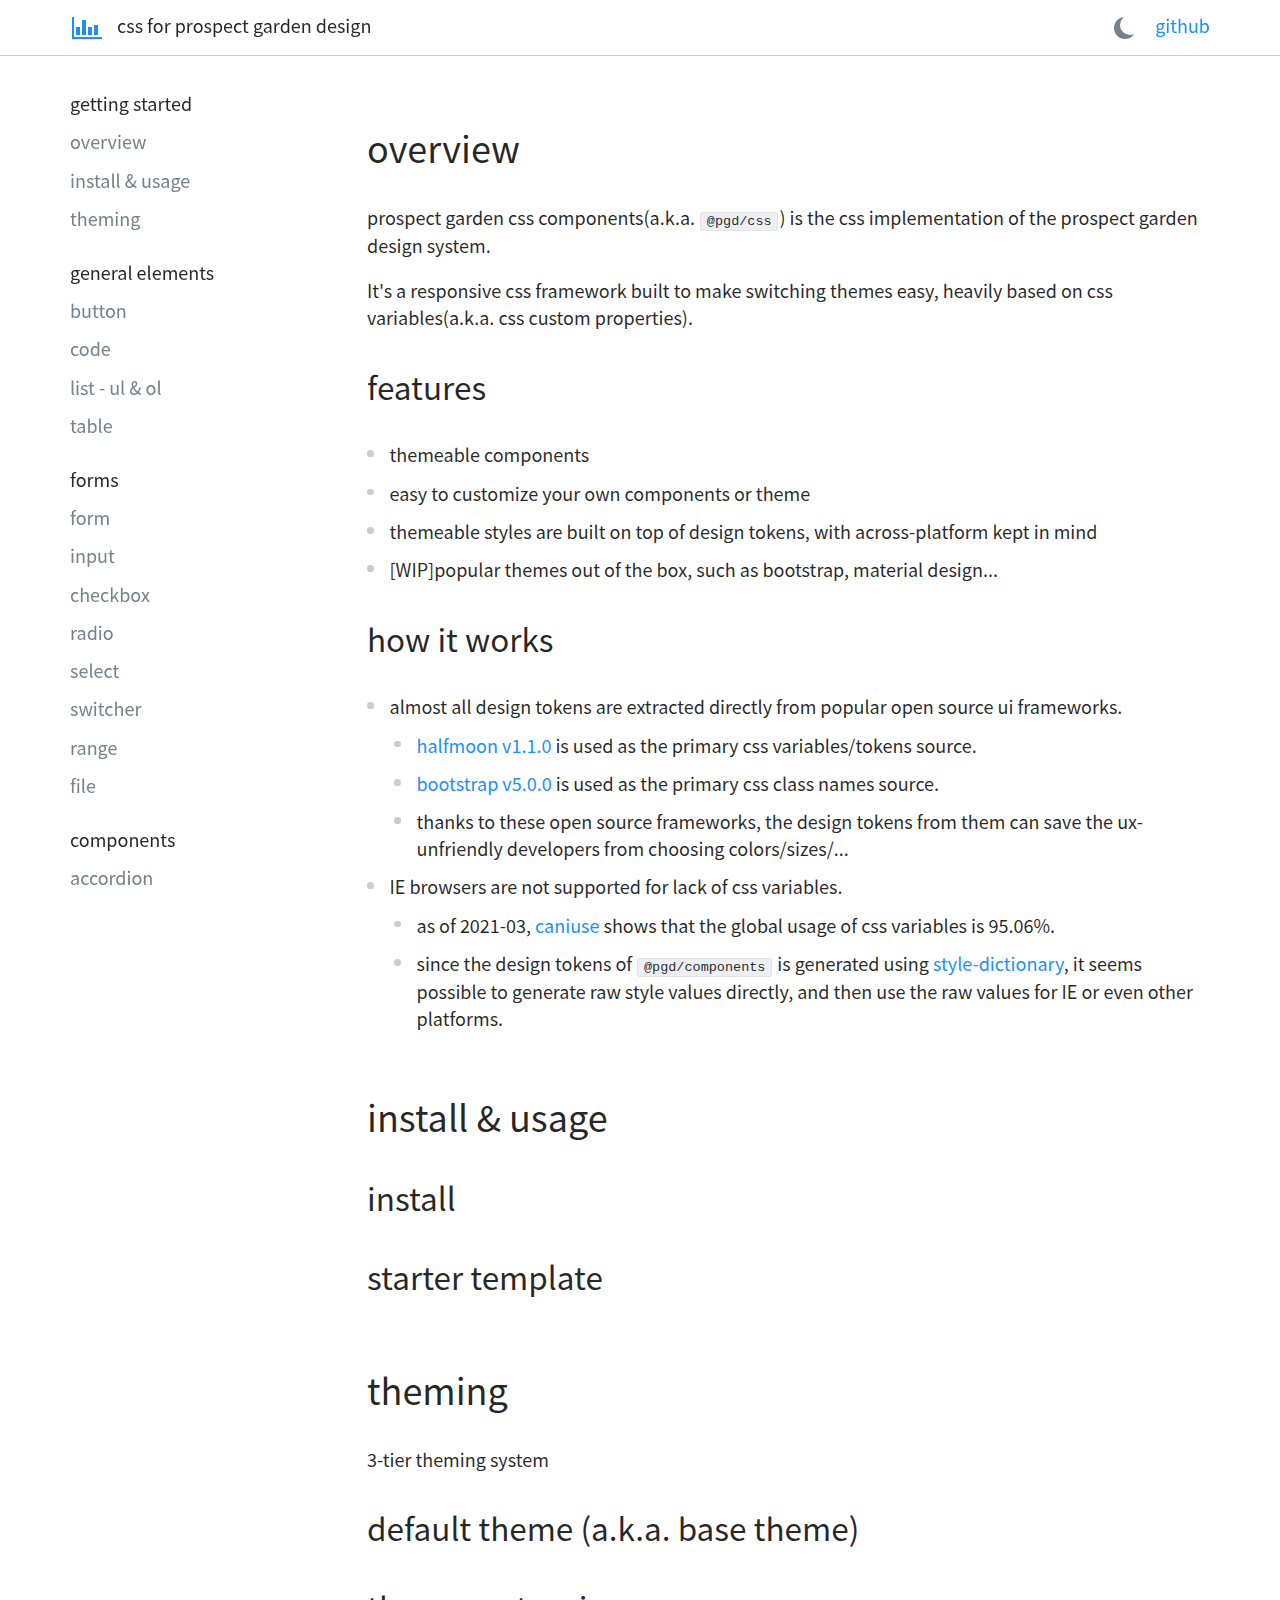
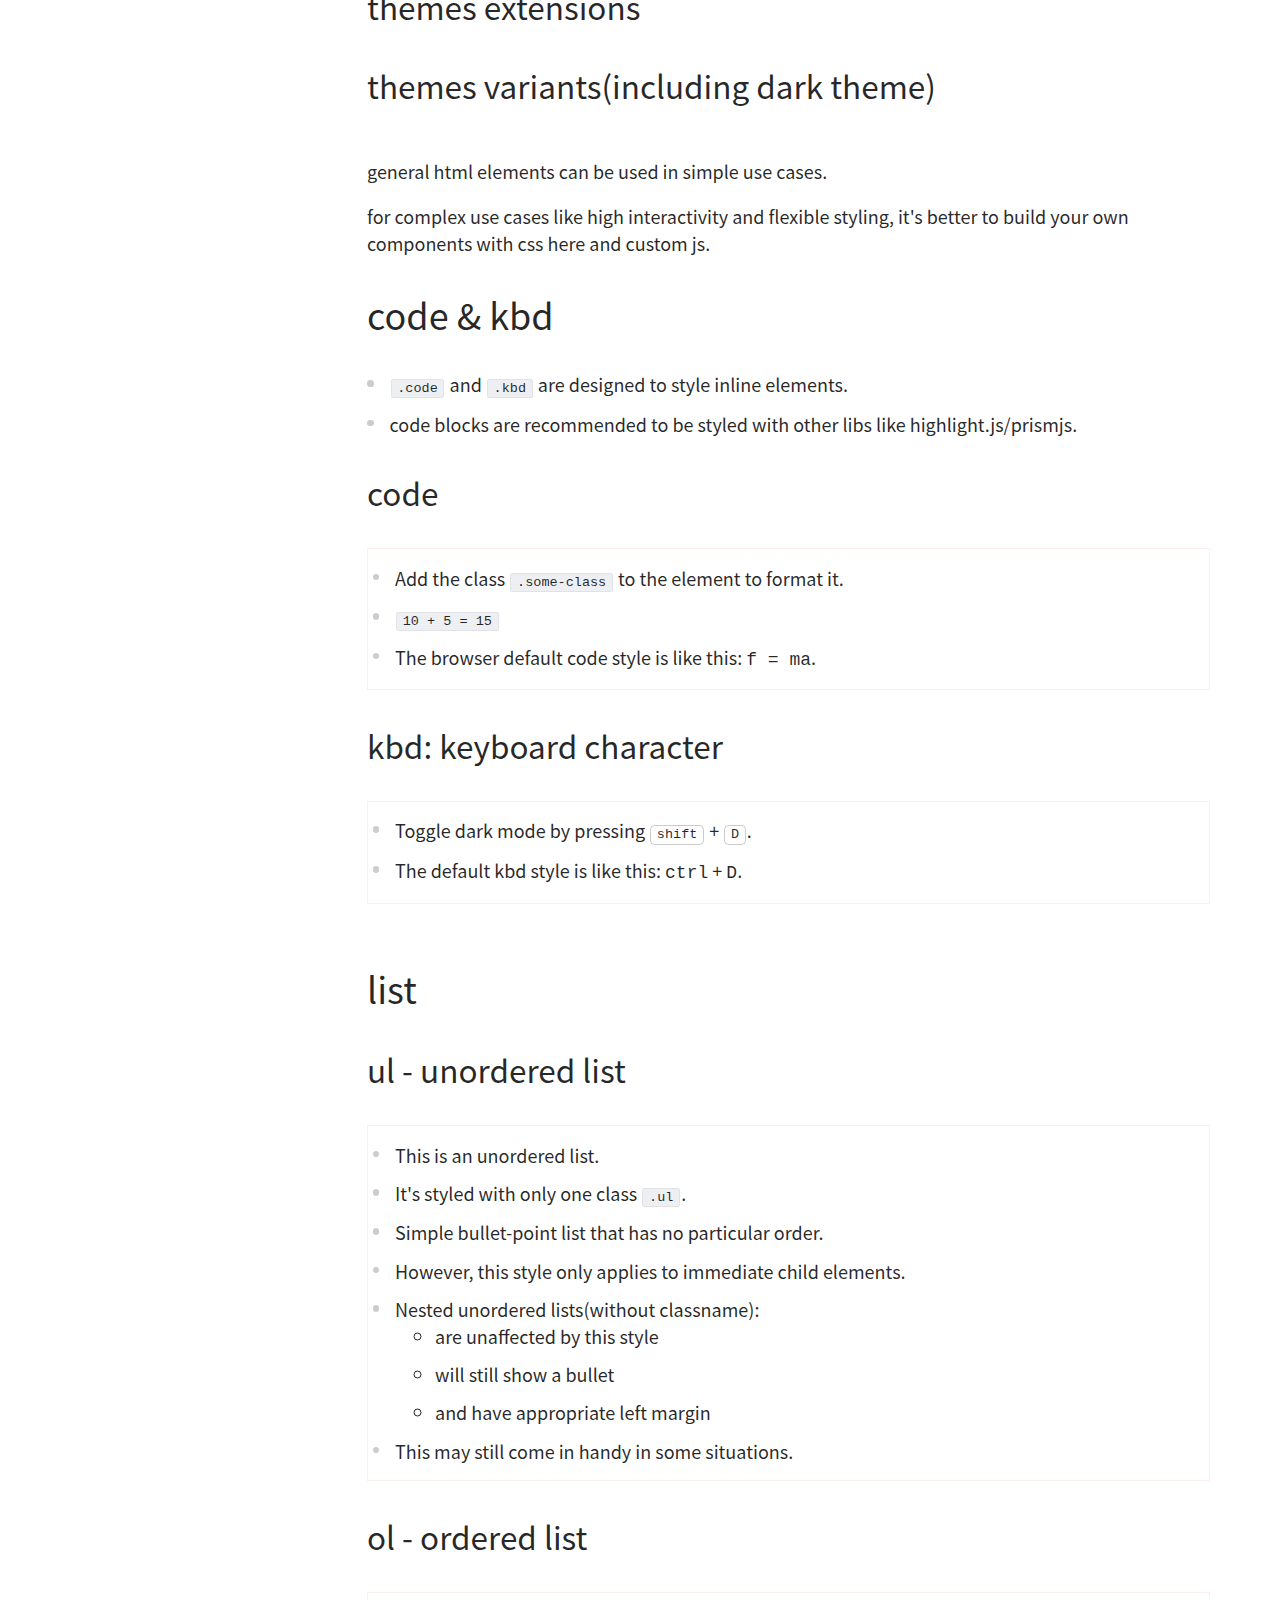
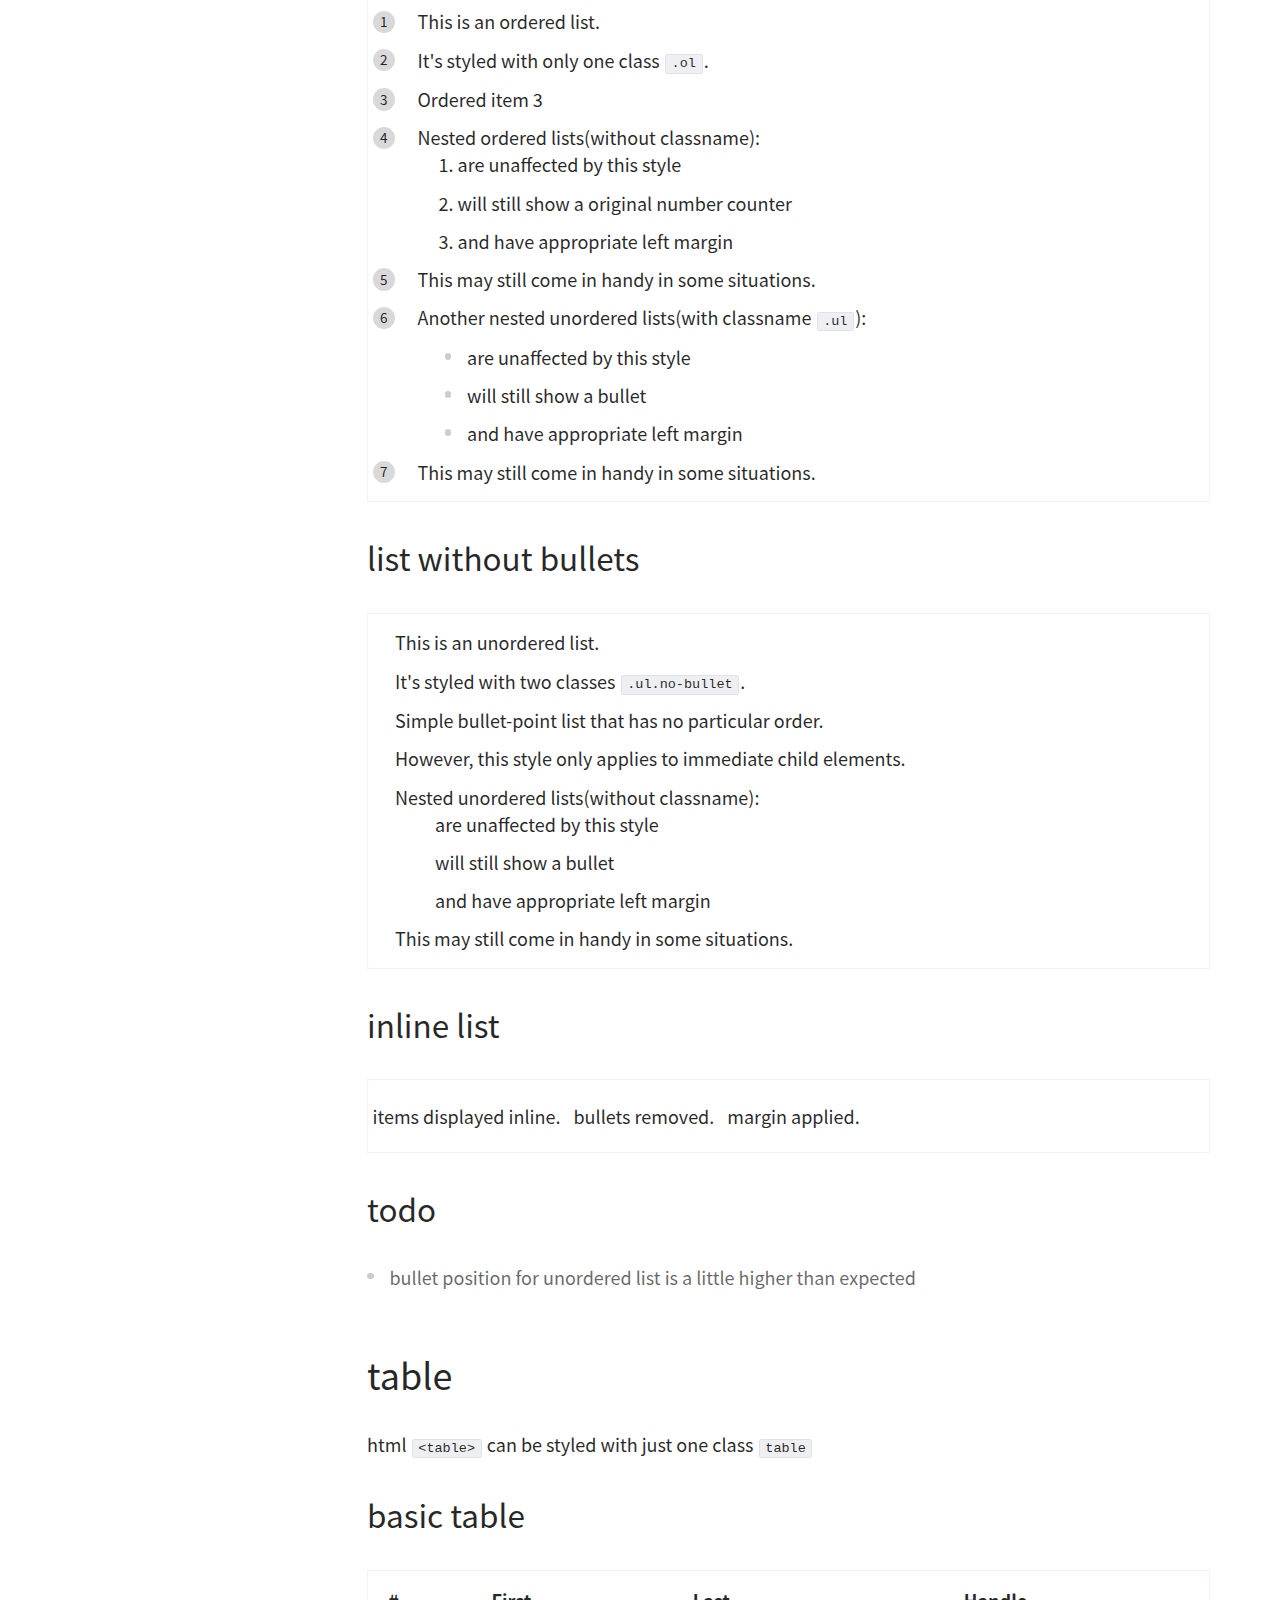
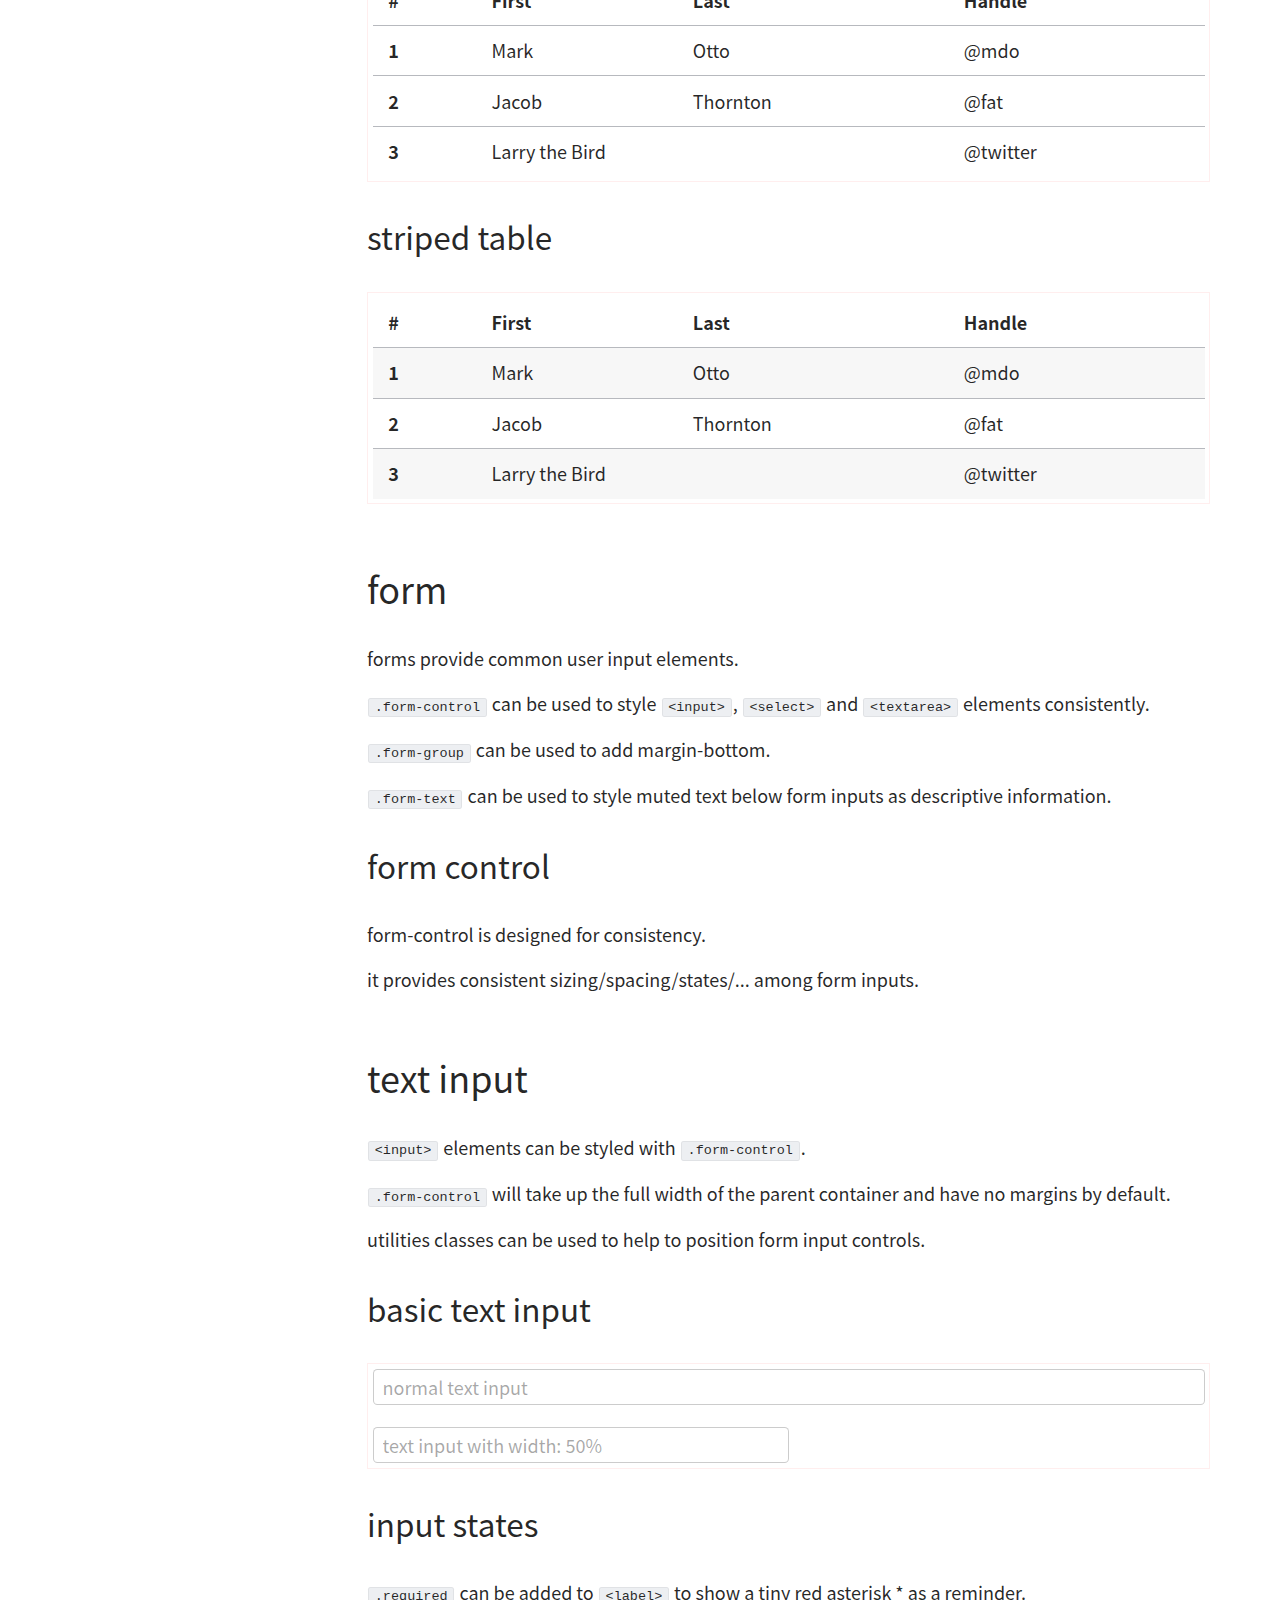
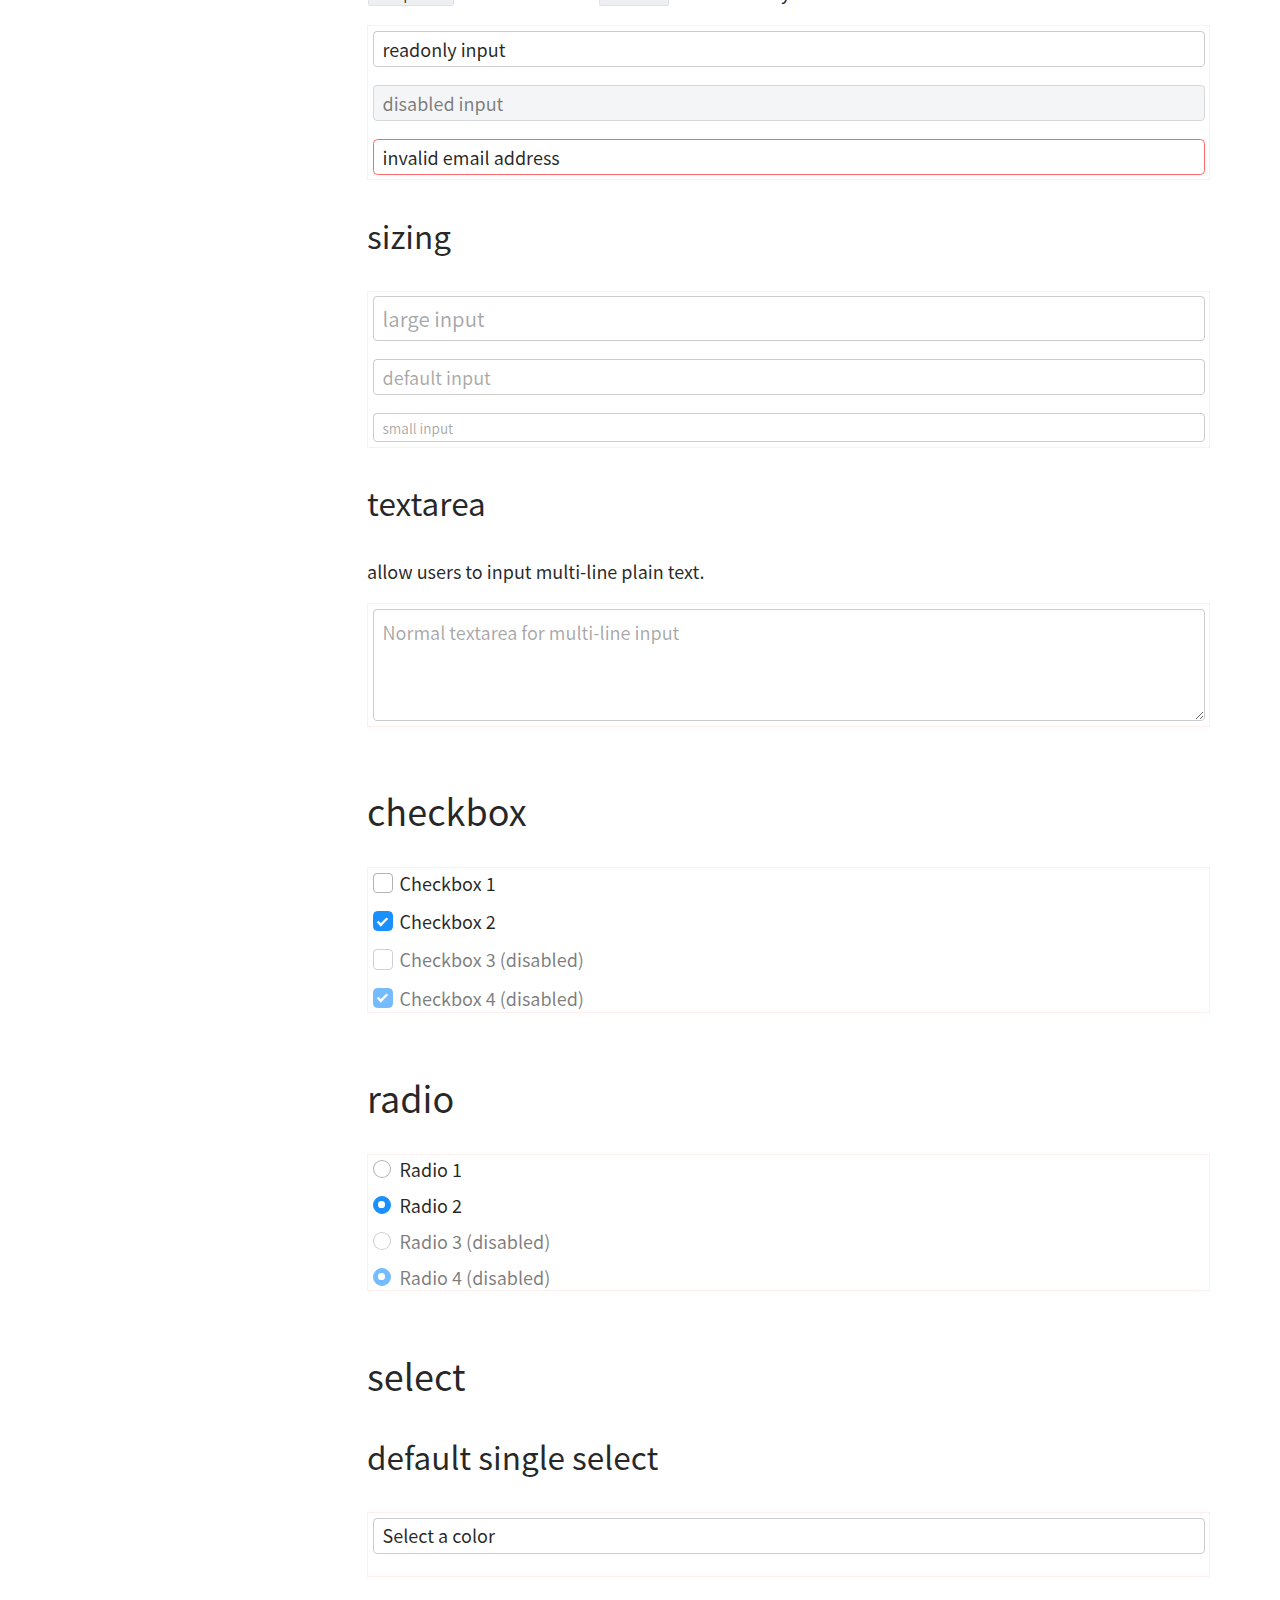
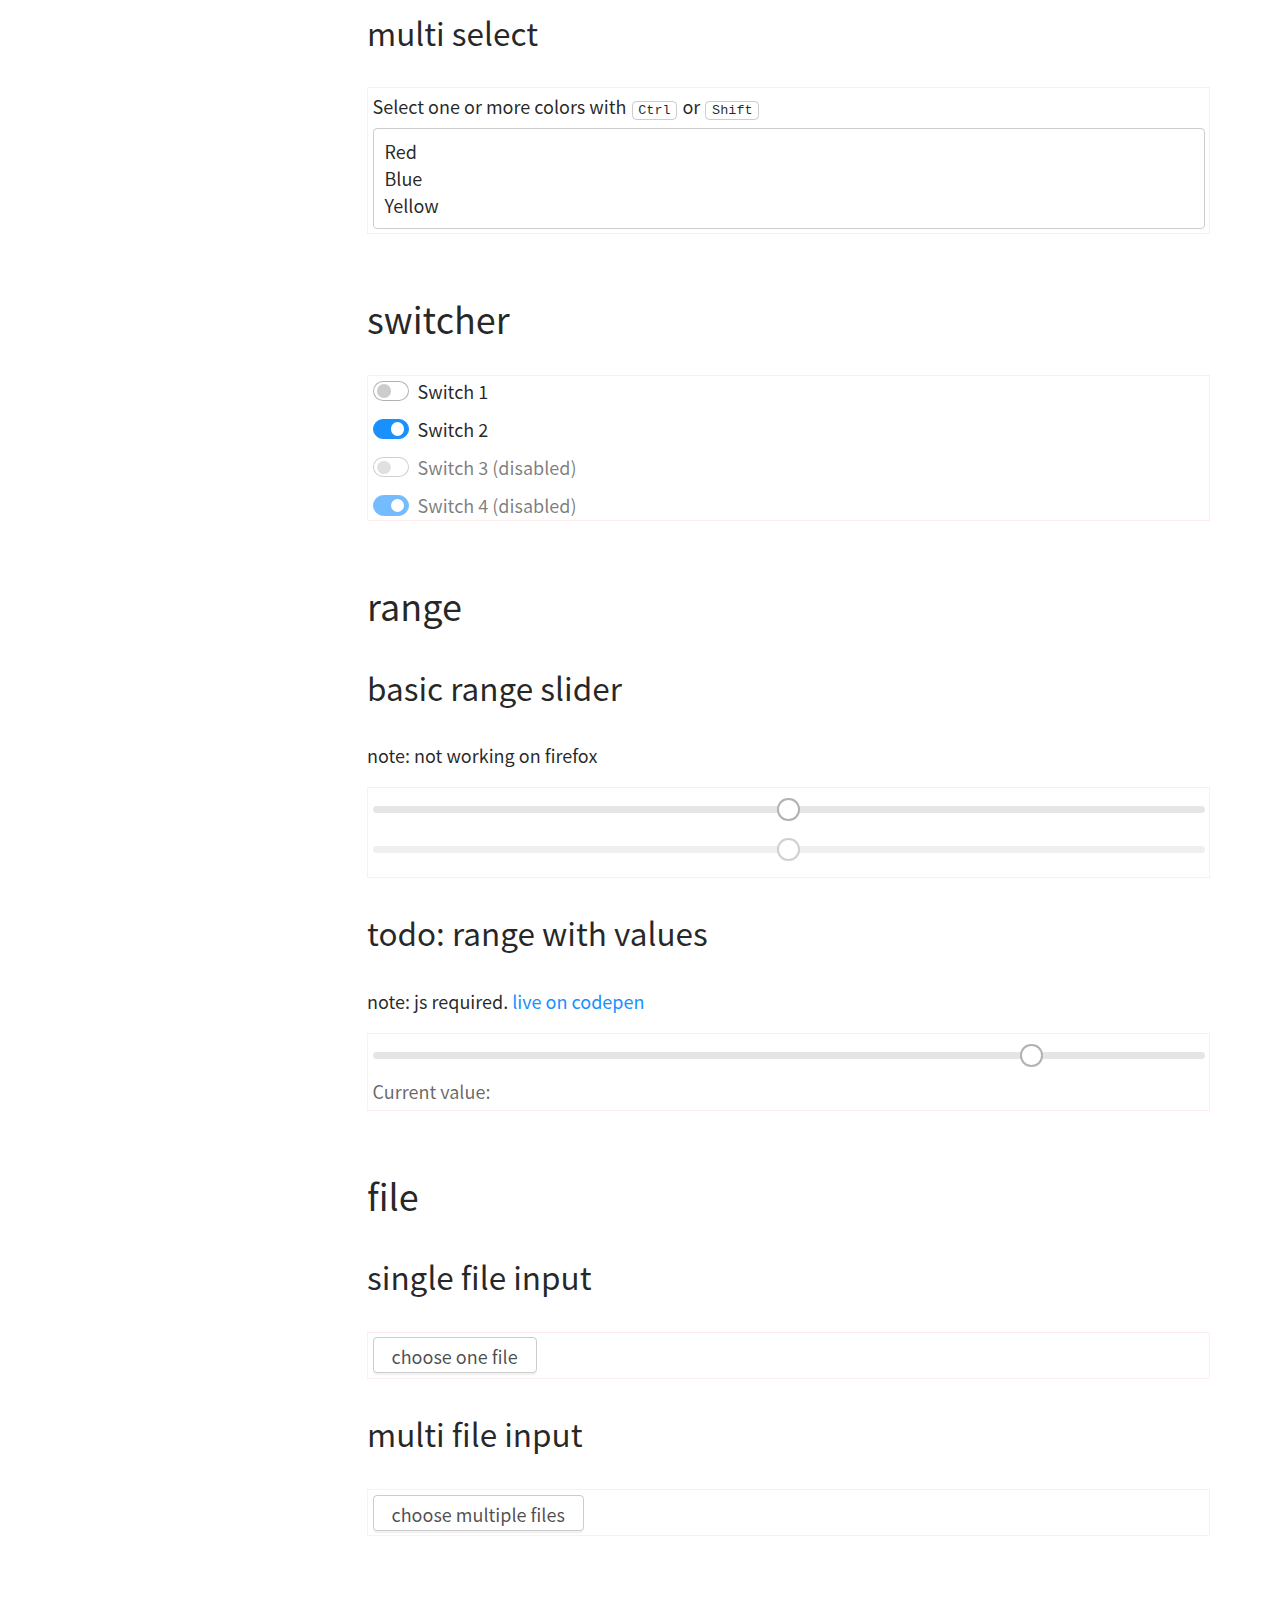
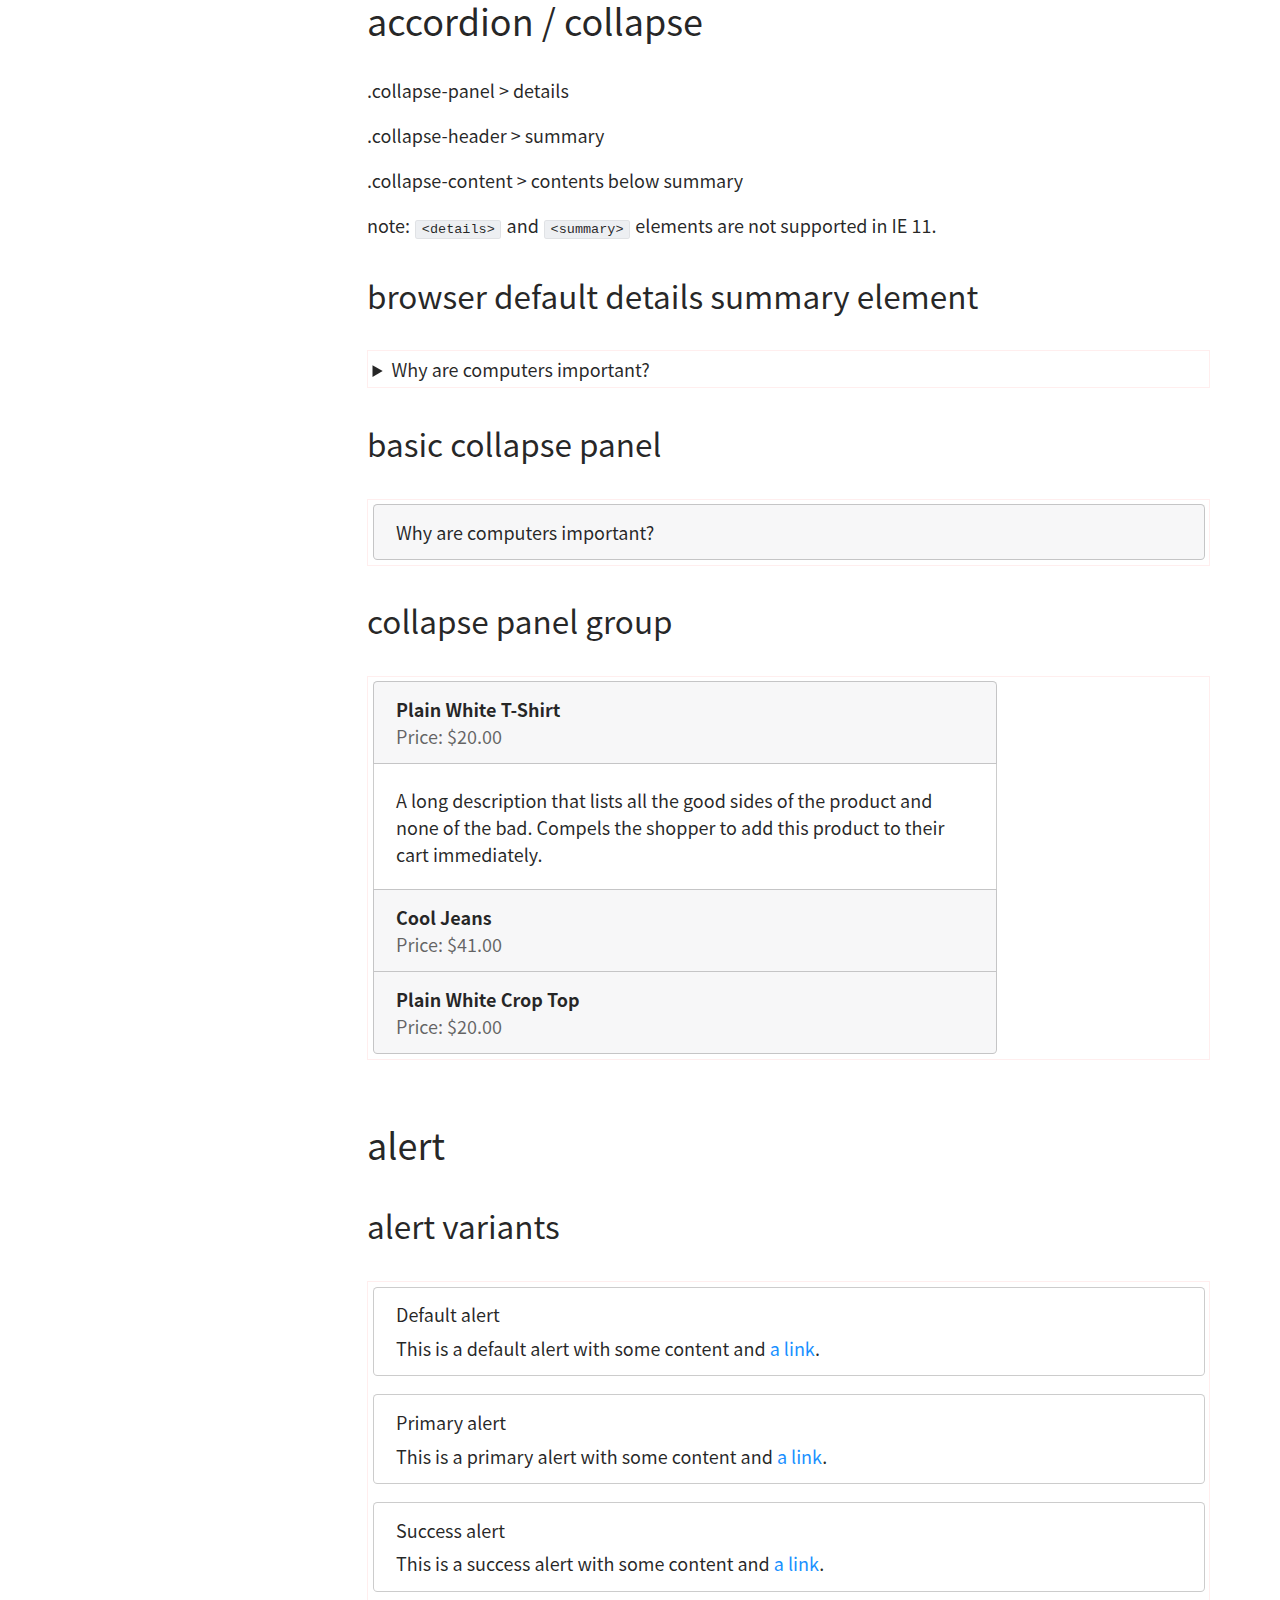
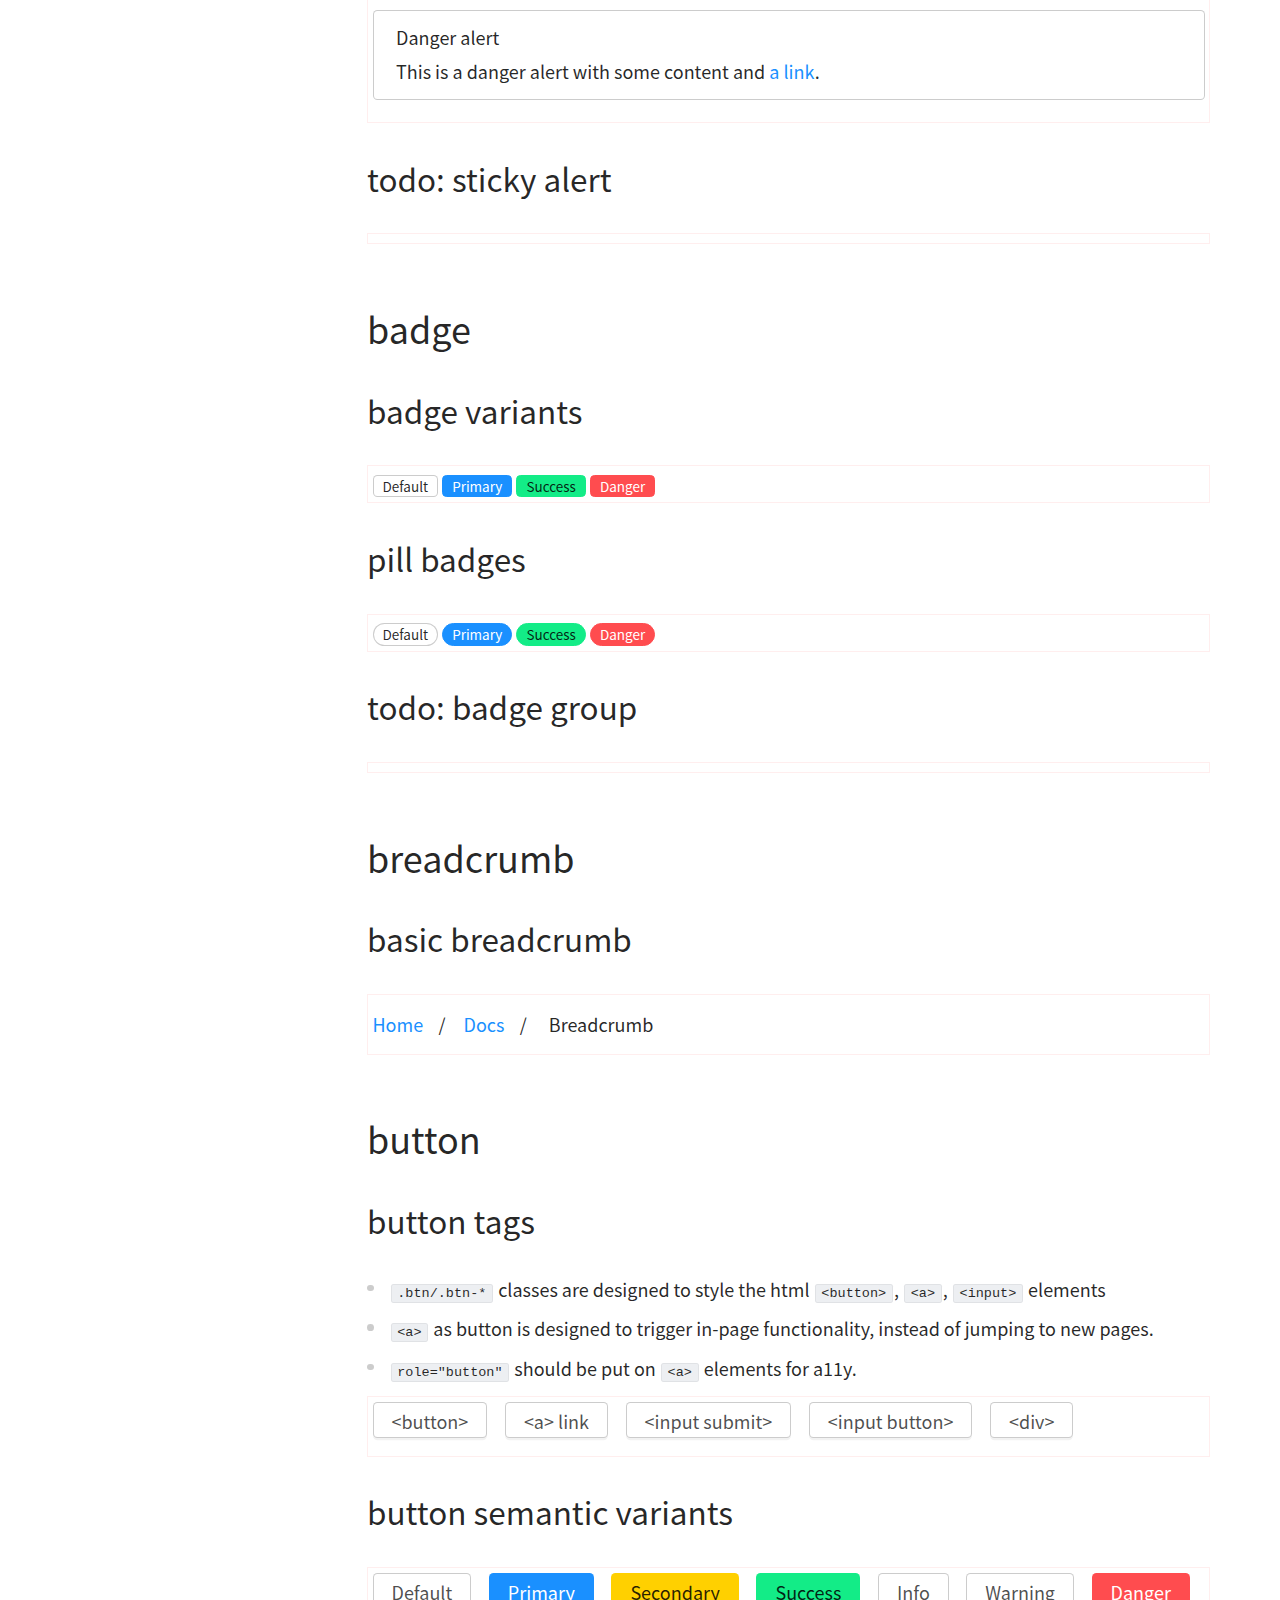
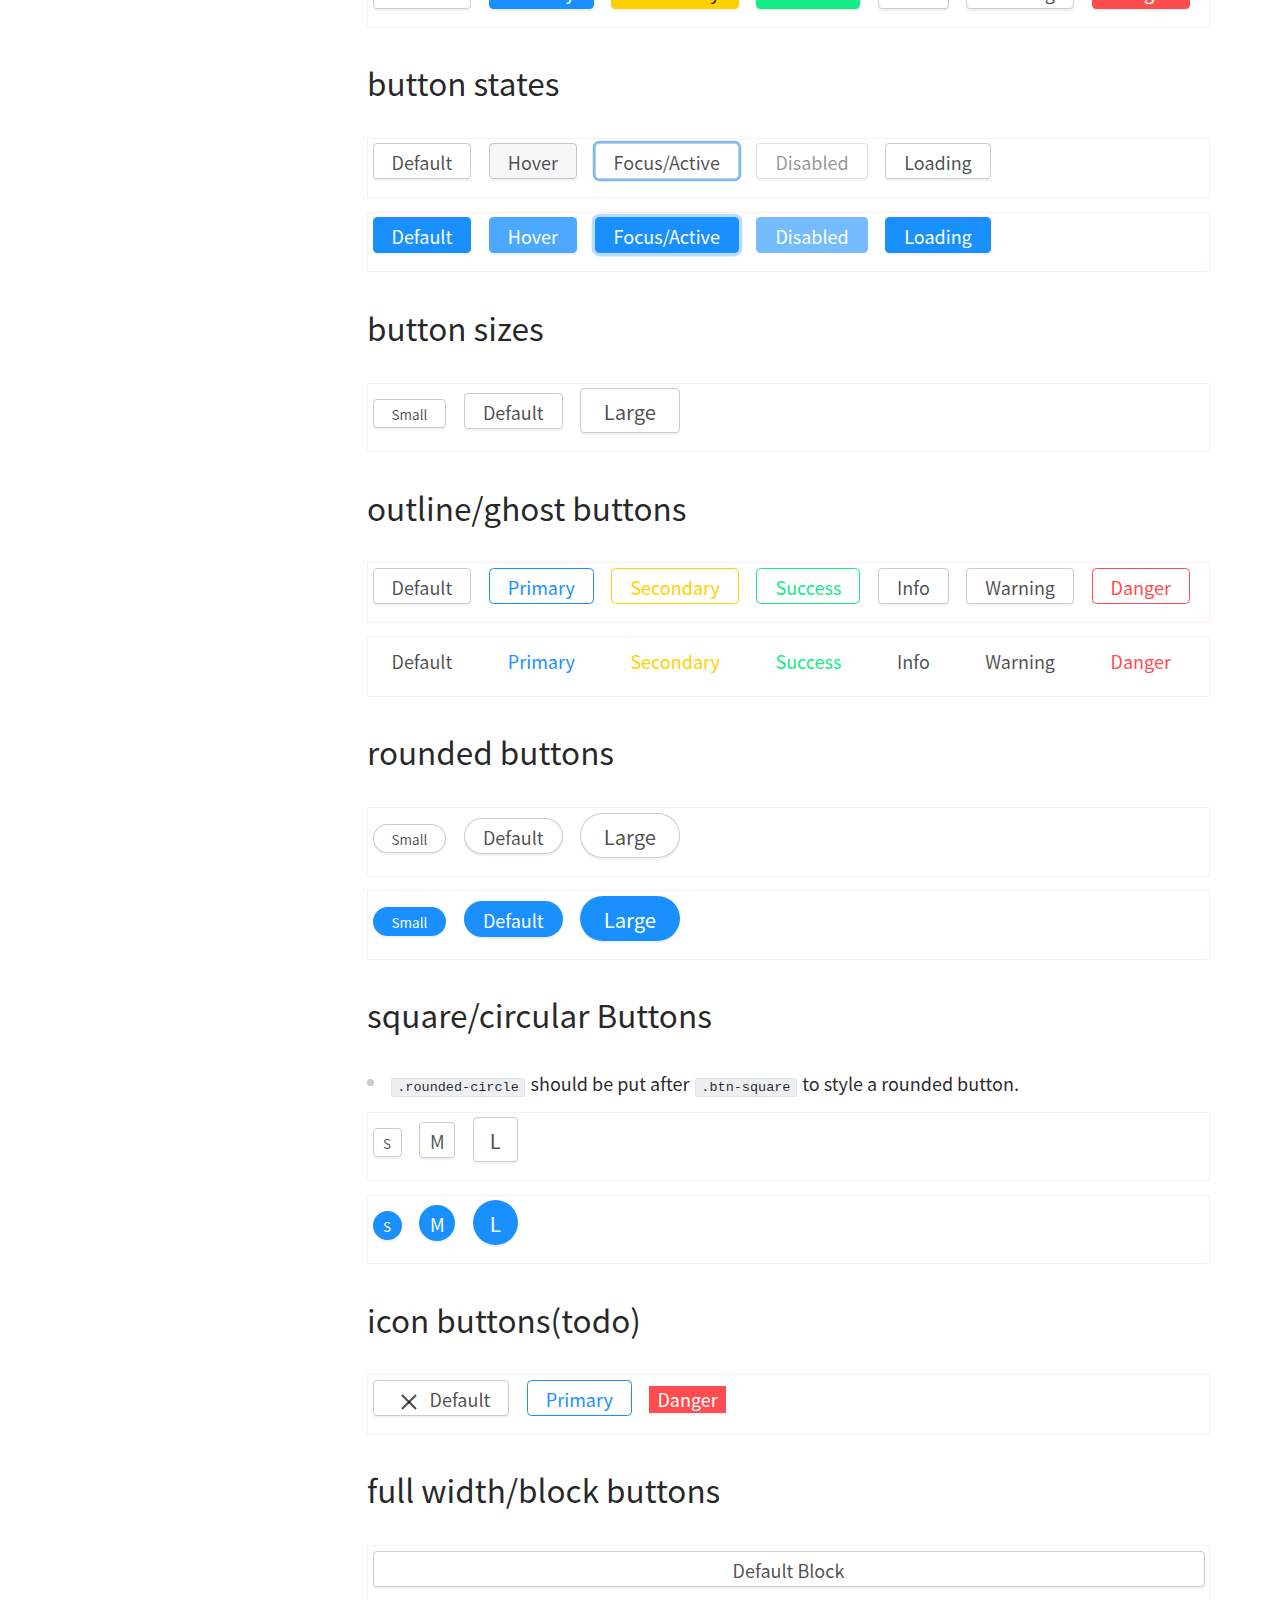
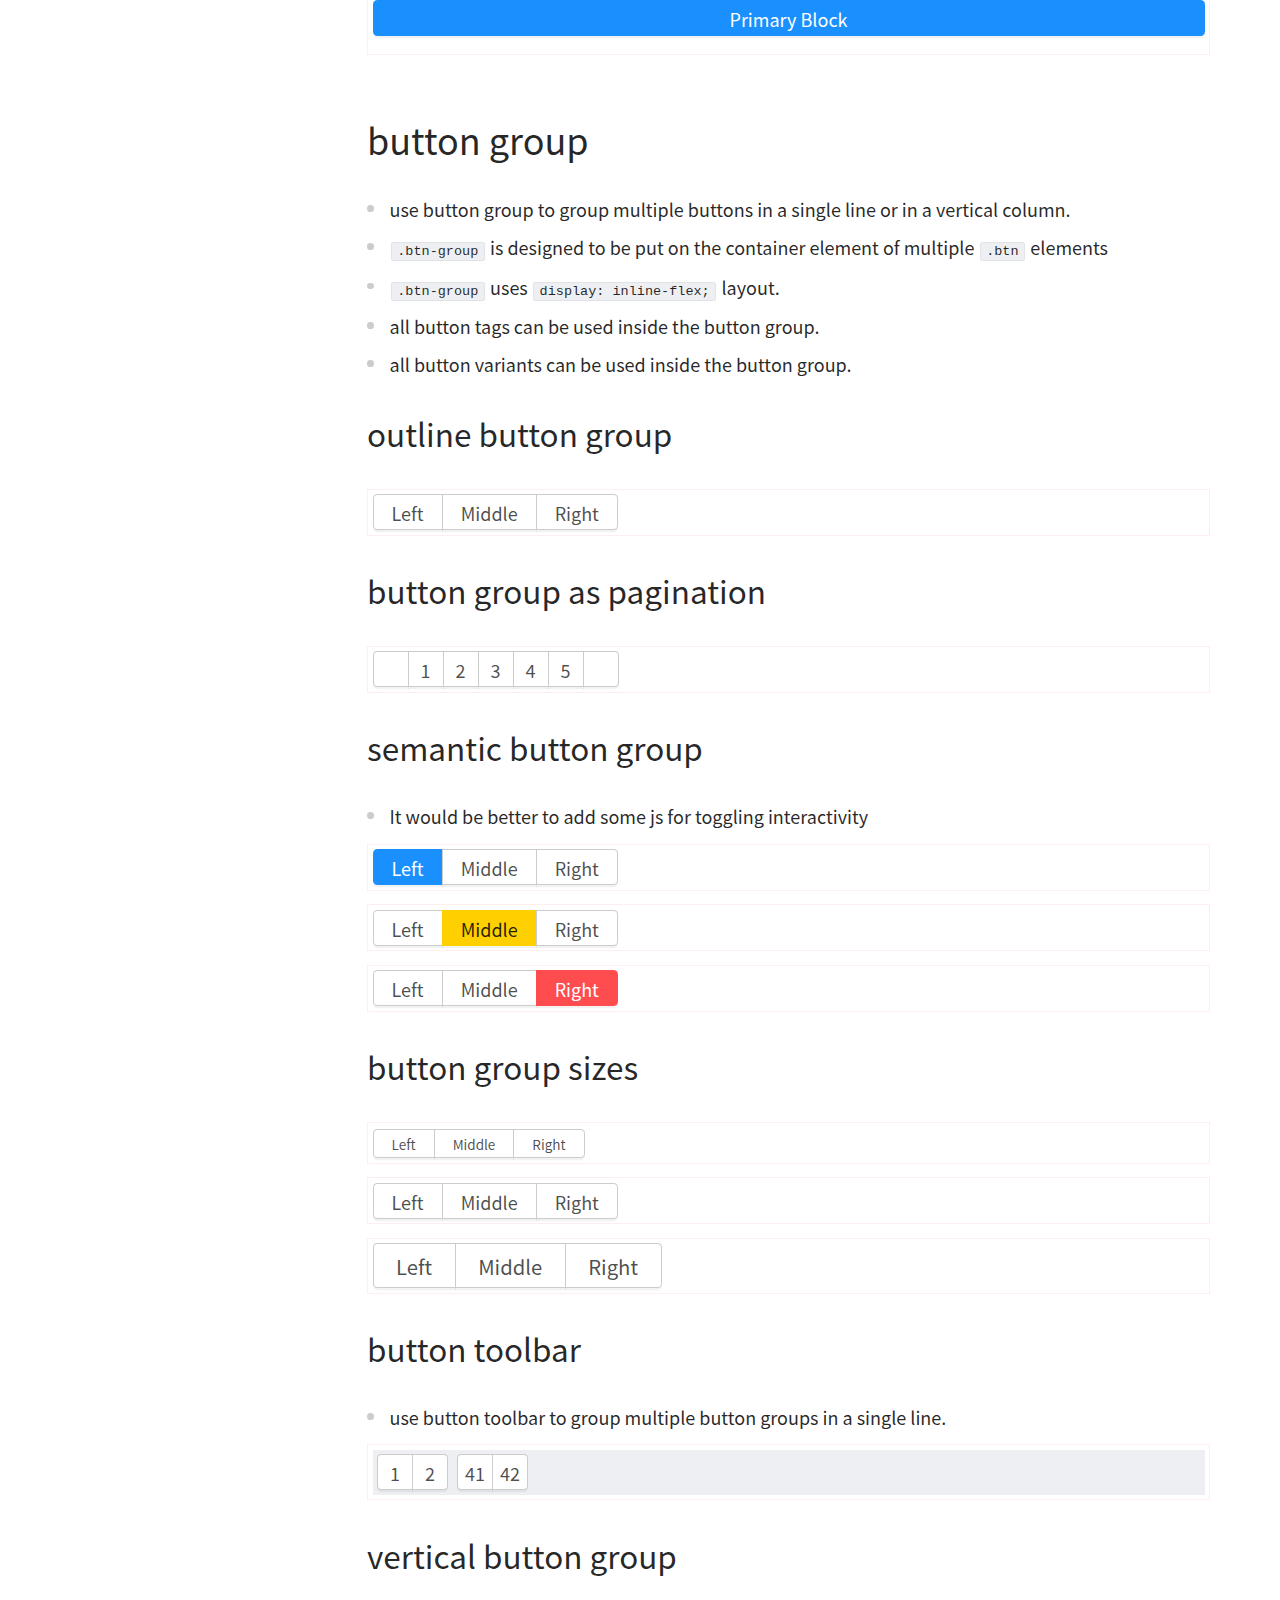
==== commit ddc71ae7: "fix: logo positioned to left" ====
--- a/index.html
+++ b/index.html
@@ -118,9 +118,9 @@
     <!-- Top Nav -->
     <nav class="nav-header navbar fixed-top">
       <div class="container">
-        <ul class="list-inlinse">
+        <ul class="list-inline">
           <li>
-            <a href="/" aria-label="Back home">
+            <a href="/pgd-css-site" aria-label="Back home">
               <span class=""><i class="icono-barChart"></i></span>
             </a>
           </li>
